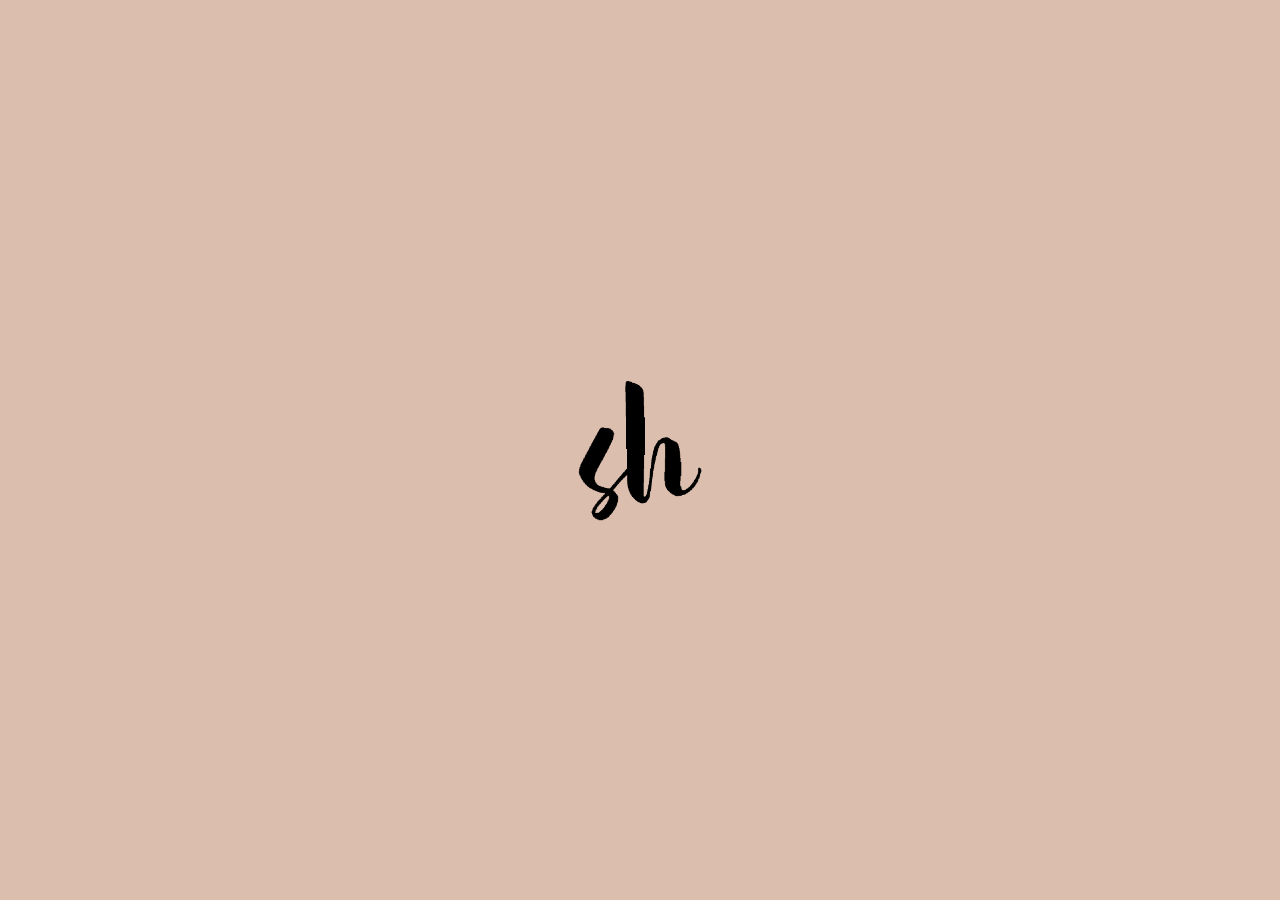
==== index.html @ a2b624f7 "Update index.html" ====
<!DOCTYPE html>
<html class="no-js" lang="en">

  <head>
    <meta charset="utf-8">

    <!-- Page Title-->
    <title>Shirley & Haroon Save the Date</title>

    <!-- Meta Tags-->
    <meta name="description" content="Save the date for Shirley & Haroon!">
    <meta name="keywords" content="Shirley & Haroon, save the date, wedding">
    <meta name="author" content="SC">

    <!-- Viewport Meta-->
    <meta http-equiv="X-UA-Compatible" content="IE=edge">
    <meta name="viewport" content="width=device-width, initial-scale=1, maximum-scale=1, user-scalable=no">

    <!-- Template Favicon & Icons Start -->
    <link rel="shortcut icon" sizes="16x16 24x24 32x32 48x48 64x64 96x96" href="img/faviconcopy.png" type="image/x-icon">
    <link rel="apple-touch-icon" sizes="57x57" href="img/favicon/apple-touch-icon-57x57.png">
    <link rel="apple-touch-icon" sizes="60x60" href="img/favicon/apple-touch-icon-60x60.png">
    <link rel="apple-touch-icon" sizes="72x72" href="img/favicon/apple-touch-icon-72x72.png">
    <link rel="apple-touch-icon" sizes="76x76" href="img/favicon/apple-touch-icon-76x76.png">
    <link rel="apple-touch-icon" sizes="114x114" href="img/favicon/apple-touch-icon-114x114.png">
    <link rel="apple-touch-icon" sizes="120x120" href="img/favicon/apple-touch-icon-120x120.png">
    <link rel="apple-touch-icon" sizes="144x144" href="img/favicon/apple-touch-icon-144x144.png">
    <link rel="apple-touch-icon" sizes="152x152" href="img/favicon/apple-touch-icon-152x152.png">
    <link rel="apple-touch-icon" sizes="180x180" href="img/favicon/apple-touch-icon-180x180.png">
    <link rel="icon" type="image/png" sizes="192x192" href="img/favicon/android-chrome-192x192.png">
    <link rel="manifest" href="img/favicon/site.webmanifest">
    <link rel="mask-icon" href="img/favicon/safari-pinned-tab.svg" color="#25237e">
    <meta name="msapplication-config" content="img/favicon/browserconfig.xml">
    <meta name="msapplication-TileColor" content="#ffaca3">
    <!-- Template Favicon & Icons End-->

    <!-- Facebook Metadata Start -->
    <meta property="og:image:height" content="300">
    <meta property="og:image:width" content="573">
    <meta property="og:title" content="Save the date for Shirley & Haroon!">
    <meta property="og:description" content="Shirley & Haroon are getting married in Ibiza, Spain.">
    <meta property="og:url" content=" ">
    <meta property="og:image" content=" ">
    <!-- Facebook Metadata End -->

    <!-- Template Styles Start-->
    <link rel="stylesheet" type="text/css" href="css/plugins.css">
    <link rel="stylesheet" type="text/css" href="css/loaders/loader-light.css">
    <link rel="stylesheet" type="text/css" href="css/main.css">
    <!-- Template Styles End-->

    <!-- Custom Browser Color Start-->
    <meta name="theme-color" content="#C69681">
    <meta name="msapplication-navbutton-color" content="#C69681">
    <meta name="apple-mobile-web-app-status-bar-style" content="#C69681">
    <!-- Custom Browser Color End-->
      
      </head>

  <body class="split light-skin overflow-hidden">

    <!-- Old Browsers Support Start-->
    <!--[if lt IE 9]>
      <script src="js/libs/es5-shim.min.js"></script>
      <script src="js/libs/html5shiv.min.js"></script>
      <script src="js/libs/html5shiv-printshiv.min.js"></script>
      <script src="js/libs/respond.min.js"></script>
    <![endif]-->
    <!-- Old Browsers Support End-->

    <!-- Loader Start-->
    <div class="loader">
      <div class="loader-content">
        <div class="loader-logo fadeIn">
          <!-- Your Logo Here -->
          <img src="img/SH.png" alt="Save the date for Shirley & Haroon">
        </div>
      </div>
    </div>
    <!-- Loader End-->

    <!-- Custom HTML Start-->

    <!-- Navigation Start-->
    <nav id="menu" class="menu light">

      <!-- Menu Container Start -->
      <div class="menu-container fullheight">
        <div class="menu-content fullheight">

          <!-- Menu Close Button Start -->
          <div class="menu-controls">
            <a href="#0" id="menu-close" class="menu-close section-close dark"></a>
          </div>
          <!-- Menu Close Button End -->

          <!-- Main Menu Start -->
          <ul class="navigation">
            <li>
              <a href="#0" id="home-trigger">Home</a>
            </li>
            <li>
              <a href="#0" id="about-trigger">About Us</a>
            </li>
            <li>
              <a href="#0" id="portfolio-trigger">Location</a>
            </li>
            <li>
              <a href="#0" id="contact-trigger">Invite</a>
            </li>
          </ul>
          <!-- Main Menu Start -->

        </div>
      </div>
      <!-- Menu Container End -->

      <!-- Menu Background Objects Start -->
      <div class="menu-background-objects">
        <div class="objects-layer">
          <div class="menu-obj-1"></div>
          <div class="menu-obj-2"></div>
        </div>
      </div>
      <!-- Menu Background Objects End -->

    </nav>
    <!-- Navigation End-->

    <!-- Main Screen Section Start-->
    <section id="main" class="main-section">

      <!-- Main Background Objects Start -->
      <div class="main-background-objects">
        <div class="objects-layer">
          <div class="main-obj-1">
          </div>
          <div class="main-obj-2">
          </div>
        </div>
      </div>
      <!-- Main Background Objects End -->

      <!-- Logo Start -->
      <div class="logo">
        <img src="img/faviconcopy.png" alt="Shirley & Haroon Save the Date">
      </div>
      <!-- Logo End -->

      <!-- Menu Trigger Start -->
      <div class="menu-button">
        <a href="#0" id="menu-trigger" class="menu-trigger mobile-dark"><span></span></a>
      </div>
      <!-- Menu Trigger End -->

      <!-- Main Section Content Start -->
      <div class="main-section__content">
        <div class="container-fluid p-0 fullheight">
          <div class="row no-gutters fullheight">

            <!-- Main Section Intro Start -->
            <div class="col-12 col-lg-6 main-section__intro">
              <div class="intro-content">

                <!-- Headline Start -->
                <div id="headline" class="headline">
                  <span class="headline__subtitle">Save the Date</span>
                  <h1>Shirley & Haroon</h1>
                  <p class="headline__text">Our wedding will take place on April 24, 2021 in Ibiza, Spain. Invitation to follow.</p>
                  <div class="headline__btnholder">
                    <a href="https://add.eventable.com/events/5e64872d2face500c7eae162/5e64880054ac7c01bb34148d" class="eventable-link" target="_blank" data-key="5e64872d2face500c7eae162" data-event="5e64880054ac7c01bb34148d" data-style="1">
                      <span class="btn-background">
                <span class="btn-caption">Notify me</span>
                      </span>
                      </a>
                  </div>
                </div>
                  
                  <script>!function(d,s,id){var js,fjs=d.getElementsByTagName(s)[0];if(!d.getElementById(id)){js=d.createElement(s);js.id=id;js.src='https://plugins.eventable.com/eventable.js';fjs.parentNode.insertBefore(js,fjs);}}(document,'script', 'eventable-script');</script>
                <!-- Headline End -->

                <!-- Notify Popup Start-->
                <div id="notify" class="notify">

                  <!-- Popup Controls Start -->
                  <div class="popup-controls">
                    <a href="#0" id="notify-close" class="section-close dark"></a>
                  </div>
                  <!-- Popup Controls End -->

                  <!-- Popup Content Start -->
                  <div class="popup-content">

                    <!-- Popup Title Start -->
                    <div class="content-block popup-title">
                      <span class="popup-title__subtitle">Stay in touch</span>
                      <p class="popup-title__title">We are almost here</p>
                      <p class="popup-title__text">Subscribe to our newsletter and we will send you a notification about the launch of our brand new site.</p>
                    </div>
                    <!-- Popup Title End -->

                    <!-- Popup Content Block Start -->
                    <div class="content-block">
                      <div class="form-container">

                        <!-- Reply Messages Start-->
                        <div class="reply-group subscription-ok">
                          <i class="icon ion-ios-checkmark reply-group__icon"></i>
                          <p class="reply-group__title txt-light">Done!</p>
                          <span class="reply-group__text">Thanks for subscribing. We will send you a notification about the launch of our brand new website.</span>
                        </div>
                        <div class="reply-group subscription-error">
                          <i class="icon ion-sad reply-group__icon"></i>
                          <p class="reply-group__title">Ooops!</p>
                          <span class="reply-group__text">Something went wrong. Please try again later.</span>
                        </div>
                        <!-- Reply Messages End-->

                        <!-- Notify Contact Form Start-->
                        <form class="form notify-form form-dark">
                          <input class="" type="email" placeholder="Email Adress*" required>
                          <span class="inputs-description">*Required fields</span>
                          <button class="btn btn-light" type="submit">
                            <span class="btn-background">
                              <span class="btn-caption">Send</span>
                            </span>
                          </button>
                        </form>
                        <!-- Notify Contact Form End-->

                      </div>
                    </div>
                    <!-- Popup Content Block End -->

                  </div>
                  <!-- Popup Content End -->

                </div>
                <!-- Notify Popup End-->

              </div>
            </div>
            <!-- Main Section Intro End -->

            <!-- Main Section Media Start -->
            <div class="col-12 col-lg-6 main-section__media">
              <div class="media-content">

                <!-- Main Section Split Image Background Start -->
                <!--<div class="media-image media-image-1"></div> -->
                <!-- Main Section Split Image Background End -->

                <div class="color-layer color-layer-quicksand"></div>

                <!-- Main Section Color Gradient Layer Start -->
                <div class="color-layer gradient-layer"></div>
                <!-- Main Section Color Gradient Layer End -->

                <!-- Main Section Countdown Start -->
                <div class="media-countdown">
                  <!-- Countdown Start-->
                  <div class="countdown countdown-days">
                    <div id="countdown"></div>
                    <span class="help-text">Days to Wedding</span>
                  </div>
                  <!-- Countdown End-->
                </div>
                <!-- Main Section Countdown End -->

                <!-- Background Effect Start -->
                <div class="video-background">
                  <div class="" id="video-wrapper">
                    <div id="bgndVideo" class="player" data-property="{ videoURL:'https://www.youtube.com/watch?v=Jha0X4v647o', }"></div>
                  </div>
                </div>
                <!-- Background Effect End -->

              </div>
            </div>
            <!-- Main Section Media End -->

          </div>
        </div>
      </div>
      <!-- Main Section Content End -->

      <!-- Main Section Aside Start -->
      <aside class="main-section__aside">
        <div class="aside-content">
          <!-- Socials Start -->
          <div class="socials dark">
            <ul>
              <li>
                <a href="https://www.facebook.com/" target="_blank">Facebook</a>
              </li>
              <li>
                <a href="https://www.instagram.com/" target="_blank">Instagram</a>
              </li>
            </ul>
          </div>
          <!-- Socials End -->
        </div>
      </aside>
      <!-- Main Section Aside End -->

    </section>
    <!-- Main Screen Section End-->

    <!-- About Us Section Start-->
    <section id="about" class="content-section about">
      <div class="container-fluid p-0 fullheight">
        <div class="row no-gutters fullheight">

          <!-- About Section Info Scroll Start -->
          <div class="col-12 col-lg-6 content-section__info">
            <div class="blocks-container">

              <!-- Section Controls Start -->
              <div class="section-controls">
                <a href="#0" id="about-close" class="section-close dark"></a>
              </div>
              <!-- Section Controls End -->

              <!-- Section Title Start -->
              <div class="content-block section-title">
                <span class="section-title__subtitle">About us</span>
                <h2>We met</h2>
                <p class="section-title__text">at Belcafe for a coffee. Haroon was looking at his phone more than half of the time. While Shirley was sipping on her london fog. </p>
              </div>
              <!-- Section Title End -->

            

            </div>
          </div>
          <!-- About Section Info Scroll End -->

          <!-- About Section Media Static Start -->
          <div class="col-12 col-lg-6 content-section__media">
            <div class="static">

              <!-- Works Gallery Start -->
              <div class="gallery">
                <div class="row no-gutters my-gallery" itemscope itemtype="http://schema.org/ImageGallery">

                  <!-- Works Gallery Single Item Start -->
                  <figure class="col-12 col-sm-6" itemprop="associatedMedia" itemscope itemtype="http://schema.org/ImageObject">
                    <a href="img/enpic/enpic15.jpg" data-image="https://i.ibb.co/SQcvzQK/taliahleigh-com.jpg" class="works-link" itemprop="contentUrl" data-size="640x427">
                      <img src="img/enpic/enpic15.jpg" class="works-image" itemprop="thumbnail" alt="Image description" />
                    </a>
                    <figcaption class="works-description" itemprop="caption description">
                      <h4>
                        Fashion
                        <small>Just stylish</small>
                      </h4>
                      <p>Mauris porttitor lobortis ligula, quis molestie lorem scelerisque eu. Morbi aliquam enim odio, a mollis ipsum tristique eu.</p>
                    </figcaption>
                  </figure>
                  <!-- Works Gallery Single Item End -->

                  <!-- Works Gallery Single Item Start -->
                  <figure class="col-12 col-sm-6" itemprop="associatedMedia" itemscope itemtype="http://schema.org/ImageObject">
                    <a href="https://i.ibb.co/92vKYMV/enpic13.jpg" class="works-link" data-image="https://i.ibb.co/92vKYMV/enpic13.jpg" itemprop="contentUrl" data-size="640x960">
                      <img src="https://i.ibb.co/92vKYMV/enpic13.jpg" class="works-image" itemprop="thumbnail" alt="Image description" />
                    </a>
                    <figcaption class="works-description" itemprop="caption description">
                      <h4>Hair Cosmetics
                        <small>Packaging</small>
                      </h4>
                      <p>Mauris porttitor lobortis ligula, quis molestie lorem scelerisque eu.</p>
                    </figcaption>
                  </figure>
                  <!-- Works Gallery Single Item End -->

                  <!-- Works Gallery Single Item Start -->
                  <figure class="col-12 col-sm-6" itemprop="associatedMedia" itemscope itemtype="http://schema.org/ImageObject">
                    <a href="https://i.ibb.co/rGQmqBh/enpic12.jpg" class="works-link" data-image="https://i.ibb.co/rGQmqBh/enpic12.jpg" itemprop="contentUrl" data-size="3189x4783">
                      <img src="https://i.ibb.co/rGQmqBh/enpic12.jpg" class="works-image" itemprop="thumbnail" alt="Image description" />
                    </a>
                    <figcaption class="works-description" itemprop="caption description">
                      <h4>Mobile App
                        <small>Creative</small>
                      </h4>
                      <p>Mauris porttitor lobortis ligula, quis molestie lorem scelerisque eu. Morbi aliquam enim odio, a mollis ipsum tristique eu.</p>
                    </figcaption>
                  </figure>
                  <!-- Works Gallery Single Item End -->

                  <!-- Works Gallery Single Item Start -->
                  <figure class="col-12 col-sm-6" itemprop="associatedMedia" itemscope itemtype="http://schema.org/ImageObject">
                    <a href="https://i.ibb.co/7Kv6yjy/enpic14.jpg" class="works-link" data-image="https://i.ibb.co/7Kv6yjy/enpic14.jpg" itemprop="contentUrl" data-size="777x1175">
                      <img src="https://i.ibb.co/7Kv6yjy/enpic14.jpg" class="works-image" itemprop="thumbnail" alt="Image description" />
                      <div class="overlay"></div>
                    </a>
                    <figcaption class="works-description" itemprop="caption description">
                      <h4>Showroom
                        <small>Interior</small>
                      </h4>
                      <p>Mauris porttitor lobortis ligula, quis molestie lorem scelerisque eu. Morbi aliquam enim odio, a mollis ipsum tristique eu.</p>
                    </figcaption>
                  </figure>
                  <!-- Works Gallery Single Item End -->

                </div>
              </div>
              <!-- Works Gallery End -->

            </div>
          </div>
          <!-- About Section Media Static Start -->


        </div>
      </div>
      <!-- Bottom Gradient Element Start -->
      <div class="bottom-element light"></div>
      <!-- Bottom Gradient Element End -->
    </section>
    <!-- About Us Section End-->

    <!-- Location Section Start-->
    <section id="portfolio" class="content-section about">
      <div class="container-fluid p-0 fullheight">
        <div class="row no-gutters fullheight">

          <!-- Location Section Info Scroll Start -->
          <div class="col-12 col-lg-6 content-section__info">
            <div class="blocks-container">

              <!-- Section Controls Start -->
              <div class="section-controls">
                <a href="#0" id="portfolio-close" class="section-close dark"></a>
              </div>
              <!-- Section Controls End -->

              <!-- Section Title Start -->
              <div class="content-block section-title">
                <span class="section-title__subtitle">Location</span>
                <h2>Atzaró Hotel</h2>
                <p class="section-title__text">The ceremony and reception will take place at Atzaró Agroturismo Hotel in Ibiza, Spain.
                    <n><br><br></n>
                <iframe src="https://www.google.com/maps/embed?pb=!1m18!1m12!1m3!1d3099.687386446649!2d1.5024513146028937!3d39.02244414716992!2m3!1f0!2f0!3f0!3m2!1i1024!2i768!4f13.1!3m3!1m2!1s0x12993e3461755dfd%3A0x29f6883df2fb4271!2zQXR6YXLDsw!5e0!3m2!1sen!2sca!4v1583727492377!5m2!1sen!2sca" width="300" height="250" frameborder="0" style="border:0;" allowfullscreen=""></iframe>
                  
                  
                  </p>
              </div>
              <!-- Section Title End -->

              <!-- Section Content Block Start -->
              <div class="content-block"></div>
              <!-- Section Content Block End -->

            </div>
          </div>
          <!-- Location Section Info Scroll End -->

          <!-- Location Section Media Static Start -->
          <div class="col-12 col-lg-6 content-section__media">
            <div class="static">

              <!-- Works Gallery Start -->
              <div class="gallery">
                <div class="row no-gutters my-gallery" itemscope itemtype="http://schema.org/ImageGallery">

                  <!-- Works Gallery Single Item Start -->
                  <figure class="col-12 col-sm-6" itemprop="associatedMedia" itemscope itemtype="http://schema.org/ImageObject">
                    <a href="img/team/hotel%201.jpg" data-image="img/team/hotel%201.jpg" class="works-link" itemprop="contentUrl" data-size="683x1024">
                      <img src="img/team/hotel%201.jpg" class="works-image" itemprop="thumbnail" alt="Image description" />
                    </a>
                    <figcaption class="works-description" itemprop="caption description">
                      <h4>
                        Atzaró Hotel
                        <small>from telegraph uk</small>
                      </h4>
                      <p></p>
                    </figcaption>
                  </figure>
                  <!-- Works Gallery Single Item End -->

                  <!-- Works Gallery Single Item Start -->
                  <figure class="col-12 col-sm-6" itemprop="associatedMedia" itemscope itemtype="http://schema.org/ImageObject">
                    <a href="https://www.telegraph.co.uk/content/dam/Travel/hotels/europe/spain/ibiza/atzaro-biza-spain-15-p.jpg" class="works-link" data-image="https://www.telegraph.co.uk/content/dam/Travel/hotels/europe/spain/ibiza/atzaro-biza-spain-15-p.jpg" itemprop="contentUrl" data-size="1500x938">
                      <img src="https://www.telegraph.co.uk/content/dam/Travel/hotels/europe/spain/ibiza/atzaro-biza-spain-15-p.jpg" class="works-image" itemprop="thumbnail" alt="Image description" />
                    </a>
                    <figcaption class="works-description" itemprop="caption description">
                      <h4>Atzaró Hotel
                        <small>from telegraph uk</small>
                      </h4>
                      <p></p>
                    </figcaption>
                  </figure>
                  <!-- Works Gallery Single Item End -->

                  <!-- Works Gallery Single Item Start -->
                  <figure class="col-12 col-sm-6" itemprop="associatedMedia" itemscope itemtype="http://schema.org/ImageObject">
                    <a href="https://www.telegraph.co.uk/content/dam/Travel/hotels/europe/spain/ibiza/atzaro-biza-spain-10-p.jpg" class="works-link" data-image="https://www.telegraph.co.uk/content/dam/Travel/hotels/europe/spain/ibiza/atzaro-biza-spain-10-p.jpg" itemprop="contentUrl" data-size="1500x938">
                      <img src="https://www.telegraph.co.uk/content/dam/Travel/hotels/europe/spain/ibiza/atzaro-biza-spain-10-p.jpg" class="works-image" itemprop="thumbnail" alt="Image description" />
                    </a>
                    <figcaption class="works-description" itemprop="caption description">
                      <h4>Atzaró Hotel
                        <small>from telegraph uk</small>
                      </h4>
                      <p></p>
                    </figcaption>
                  </figure>
                  <!-- Works Gallery Single Item End -->

                  <!-- Works Gallery Single Item Start -->
                  <figure class="col-12 col-sm-6" itemprop="associatedMedia" itemscope itemtype="http://schema.org/ImageObject">
                    <a href="https://www.telegraph.co.uk/content/dam/Travel/hotels/europe/spain/ibiza/atzaro-biza-spain-1-p.jpg" class="works-link" data-image="https://www.telegraph.co.uk/content/dam/Travel/hotels/europe/spain/ibiza/atzaro-biza-spain-1-p.jpg" itemprop="contentUrl" data-size="1500x938">
                      <img src="https://www.telegraph.co.uk/content/dam/Travel/hotels/europe/spain/ibiza/atzaro-biza-spain-1-p.jpg" class="works-image" itemprop="thumbnail" alt="Image description" />
                      <div class="overlay"></div>
                    </a>
                    <figcaption class="works-description" itemprop="caption description">
                      <h4>Atzaró Hotel
                        <small>from telegraph uk</small>
                      </h4>
                      <p></p>
                    </figcaption>
                  </figure>
                  <!-- Works Gallery Single Item End -->

                </div>
              </div>
              <!-- Works Gallery End -->

            </div>
          </div>
          <!-- About Section Media Static Start -->


        </div>
      </div>
      <!-- Bottom Gradient Element Start -->
      <div class="bottom-element light"></div>
      <!-- Bottom Gradient Element End -->
    </section>
    <!-- Portfolio & Team Section End-->

    <!-- Contact Section Start-->
    <section id="contact" class="content-section contact">
      <div class="container-fluid p-0 fullheight">
        <div class="row no-gutters fullheight">

          <!-- Contact Section Info Scroll Start -->
          <div class="col-12 col-lg-6 content-section__info">
            <div class="blocks-container">

              <!-- Section Controls Start -->
              <div class="section-controls">
                <a href="#0" id="contact-close" class="section-close dark"></a>
              </div>
              <!-- Section Controls End -->

              <!-- Section Title Start -->
              <div class="content-block section-title">
                <span class="section-title__subtitle">Invite</span>
                <h2>It's coming soon</h2>
                <p class="section-title__text">We will be sending out more information about the wedding events shortly. Meanwhile, please click the button below to provide your information so we can send you the invite when it's ready. 
                </p>
              </div>
              <!-- Section Title End -->

              <!-- Section Content Block - Contact Buttons - Start -->
              <div class="content-block contact-buttons">
                <a href="#" id="writealine-trigger" class="btn btn-light">
                  <span class="btn-background">
                    <span class="btn-caption">Invite information</span>
                  </span>
                </a>
              </div>
              <!-- Section Content Block - Contact Buttons - End -->

            </div>
          </div>
          <!-- Contact Section Info Scroll End -->

          <!-- Contact Section Media Static Start -->
          <div class="col-12 col-lg-6 content-section__media">
            <div class="static">

              <!-- Contact Image Start -->
              <div class="image contact-image">
                </div>
              <!-- Contact Image End -->

              <!-- Contact Section Color Gradient Layer Start -->
              <div class="color-layer gradient-layer"></div>
              <!-- Contact Section Color Gradient Layer End -->

            </div>
          </div>
          <!-- Contact Section Media Static End -->

          <!-- Write a Line Popup Start -->
          <div id="writealine" class="col-12 col-lg-6 writealine">
            <div class="writealine__content">

              <!-- Popup Controls Start -->
              <div class="popup-controls">
                <a href="#0" id="writealine-close" class="section-close dark"></a>
              </div>
              <!-- Popup Controls End -->

              <!-- Popup Content Start -->
              <div class="popup-content">

                <!-- Popup Title Start -->
                <div class="content-block popup-title">
                  <span class="popup-title__subtitle">Invite</span>
                  <p class="popup-title__title"></p>
                  <p class="popup-title__text">Enter your information</p>
                </div>
                <!-- Popup Title End -->

                <!-- Popup Content Block Start -->
                <div class="content-block">
                  <div class="form-container">

                    <!-- Write a Line Form Reply Group Start -->
                    <div class="reply-group">
                      <i class="icon ion-ios-checkmark reply-group__icon"></i>
                      <p class="reply-group__title">Done!</p>
                      <span class="reply-group__text">Thanks for providing your information. We will send out our invitation shortly.</span>
                    </div>
                    <!-- Write a Line Form Reply Group End -->

                    <!-- Write a Line Form Start -->
                    <form class="form writealine-form form-dark" id="writealine-form">
                      <input class="" type="text" name="Name" placeholder="Your Name*" required>
                      <input class="" type="text" name="E-mail" placeholder="Home Adress*" required>
                      <input class="" type="email" name="E-mail" placeholder="Email Adress*" required>
                      <textarea class="" name="Message" placeholder="Suggestion for a hashtag?"></textarea>
                      <span class="inputs-description">*Required fields</span>
                      <button class="btn btn-light">
                        <span class="btn-background">
                          <span class="btn-caption">Send</span>
                        </span>
                      </button>
                    </form>
                    <!-- Write a Line Form End  -->

                  </div>
                </div>
                <!-- Popup Content Block End -->

              </div>
              <!-- Popup Content End -->

            </div>
          </div>
          <!-- Write a Line Popup End -->

        </div>
      </div>
      <!-- Bottom Gradient Element Start -->
      <div class="bottom-element light"></div>
      <!-- Bottom Gradient Element End -->
    </section>
    <!-- Contact Section End-->

    <!-- Custom HTML End-->

    <!-- Root element of PhotoSwipe. Must have class pswp. -->
    <div class="pswp" tabindex="-1" role="dialog" aria-hidden="true">

      <!-- Background of PhotoSwipe.
      It's a separate element, as animating opacity is faster than rgba(). -->
      <div class="pswp__bg"></div>

      <!-- Slides wrapper with overflow:hidden. -->
      <div class="pswp__scroll-wrap">

        <!-- Container that holds slides. PhotoSwipe keeps only 3 slides in DOM to save memory. -->
        <!-- don't modify these 3 pswp__item elements, data is added later on. -->
        <div class="pswp__container">
            <div class="pswp__item"></div>
            <div class="pswp__item"></div>
            <div class="pswp__item"></div>
        </div>

        <!-- Default (PhotoSwipeUI_Default) interface on top of sliding area. Can be changed. -->
        <div class="pswp__ui pswp__ui--hidden">

          <div class="pswp__top-bar">

            <!--  Controls are self-explanatory. Order can be changed. -->

            <div class="pswp__counter"></div>

            <button class="pswp__button pswp__button--close" title="Close (Esc)"></button>

            <button class="pswp__button pswp__button--share" title="Share"></button>

            <button class="pswp__button pswp__button--fs" title="Toggle fullscreen"></button>

            <button class="pswp__button pswp__button--zoom" title="Zoom in/out"></button>

            <!-- Preloader demo http://codepen.io/dimsemenov/pen/yyBWoR -->
            <!-- element will get class pswp__preloader--active when preloader is running -->
            <div class="pswp__preloader">
                    <div class="pswp__preloader__icn">
                      <div class="pswp__preloader__cut">
                        <div class="pswp__preloader__donut"></div>
                      </div>
                    </div>
            </div>
          </div>

            <div class="pswp__share-modal pswp__share-modal--hidden pswp__single-tap">
                <div class="pswp__share-tooltip"></div>
            </div>

            <button class="pswp__button pswp__button--arrow--left" title="Previous (arrow left)">
            </button>

            <button class="pswp__button pswp__button--arrow--right" title="Next (arrow right)">
            </button>

            <div class="pswp__caption">
                <div class="pswp__caption__center"></div>
            </div>

        </div>

      </div>

    </div>

    <!-- Load Scripts Start-->
    <script src="js/libs.min.js"></script>
    <script src="js/gallery-init.js"></script>
    <script src="js/imbue-custom.js"></script>
    <!-- Load Scripts End-->

  </body>

</html>
---- css/plugins.css ----
@charset "UTF-8";
/*! ------------------------------------------------
   Project Name: Imbue Coming Soon & Landing Page Template
   Project Description: Imbue - classy and stylish coming soon & landing page template to kick-start your project
   Tags: imbue, coming soon, under construction, template, coming soon page, landing page, one page, html5, css3
   Version: 1.0.0
   Build Date: January 2019
   Last Update: January 2019
   This product is available exclusively on Themeforest
   Author: mix_design
   Author URI: http://mixdesign.club
   File name: plugins.css
   ------------------------------------------------

   ------------------------------------------------
   Table of Contents
   ------------------------------------------------
    1. Reset CSS
    2. Bootstrap Components
    4. Ionicons
    5. Swiper Slider
    6. Vegas
    7. YTPlayer
    8. Malihu Jquery Custom Scrollbar
    7. PhotoSwipe
   ------------------------------------------------
   Table of Contents End
   ------------------------------------------------ */
/* ------------------------------------------------*/
/* Reset CSS Start */
/* ------------------------------------------------*/
/* http://meyerweb.com/eric/tools/css/reset/
   v2.0 | 20110126
   License: none (public domain)
*/
html, body, div, span, applet, object, iframe, h1, h2, h3, h4, h5, h6, p, blockquote, pre, a, abbr, acronym, address, big, cite, code, del, dfn, em, img, ins, kbd, q, s, samp, small, strike, strong, sub, sup, tt, var, b, u, i, center, dl, dt, dd, ol, ul, li, fieldset, form, label, legend, table, caption, tbody, tfoot, thead, tr, th, td, article, aside, canvas, details, embed, figure, figcaption, footer, header, hgroup, menu, nav, output, ruby, section, summary, time, mark, audio, video {
  margin: 0;
  padding: 0;
  border: 0;
  font-size: 100%;
  font: inherit;
  vertical-align: baseline;
}

article, aside, details, figcaption, figure, footer, header, hgroup, menu, nav, section {
  display: block;
}

body {
  line-height: 1;
}

ol, ul {
  list-style: none;
}

blockquote, q {
  quotes: none;
}

blockquote:before, blockquote:after {
  content: '';
  content: none;
}

q:before, q:after {
  content: '';
  content: none;
}

table {
  border-collapse: collapse;
  border-spacing: 0;
}

/* ------------------------------------------------*/
/* Reset CSS End */
/* ------------------------------------------------*/
/* ------------------------------------------------*/
/* Bootstrap Components Start: */
/*  1. Bootstrap Grid */
/*  2. Bootstrap Flex */
/*  3. Bootstrap Sizing */
/*  4. Bootstrap Spacing */
/* ------------------------------------------------*/
/*!
 * Bootstrap Grid v4.1.3 (https://getbootstrap.com/)
 * Copyright 2011-2018 The Bootstrap Authors
 * Copyright 2011-2018 Twitter, Inc.
 * Licensed under MIT (https://github.com/twbs/bootstrap/blob/master/LICENSE)
 */
@-ms-viewport {
  width: device-width;
}

html {
  -webkit-box-sizing: border-box;
     -moz-box-sizing: border-box;
          box-sizing: border-box;
  -ms-overflow-style: scrollbar;
}

*,
*::before,
*::after {
  -webkit-box-sizing: inherit;
     -moz-box-sizing: inherit;
          box-sizing: inherit;
}

.container {
  width: 100%;
  padding-right: 15px;
  padding-left: 15px;
  margin-right: auto;
  margin-left: auto;
}

@media (min-width: 576px) {
  .container {
    max-width: 540px;
  }
}

@media (min-width: 768px) {
  .container {
    max-width: 720px;
  }
}

@media (min-width: 992px) {
  .container {
    max-width: 960px;
  }
}

@media (min-width: 1200px) {
  .container {
    max-width: 1140px;
  }
}

.container-fluid {
  width: 100%;
  padding-right: 15px;
  padding-left: 15px;
  margin-right: auto;
  margin-left: auto;
}

.row {
  display: -webkit-box;
  display: -webkit-flex;
  display: -moz-box;
  display: -ms-flexbox;
  display: flex;
  -webkit-flex-wrap: wrap;
      -ms-flex-wrap: wrap;
          flex-wrap: wrap;
  margin-right: -15px;
  margin-left: -15px;
}

.no-gutters {
  margin-right: 0;
  margin-left: 0;
}

.no-gutters > .col,
.no-gutters > [class*="col-"] {
  padding-right: 0;
  padding-left: 0;
}

.col-1, .col-2, .col-3, .col-4, .col-5, .col-6, .col-7, .col-8, .col-9, .col-10, .col-11, .col-12, .col,
.col-auto, .col-sm-1, .col-sm-2, .col-sm-3, .col-sm-4, .col-sm-5, .col-sm-6, .col-sm-7, .col-sm-8, .col-sm-9, .col-sm-10, .col-sm-11, .col-sm-12, .col-sm,
.col-sm-auto, .col-md-1, .col-md-2, .col-md-3, .col-md-4, .col-md-5, .col-md-6, .col-md-7, .col-md-8, .col-md-9, .col-md-10, .col-md-11, .col-md-12, .col-md,
.col-md-auto, .col-lg-1, .col-lg-2, .col-lg-3, .col-lg-4, .col-lg-5, .col-lg-6, .col-lg-7, .col-lg-8, .col-lg-9, .col-lg-10, .col-lg-11, .col-lg-12, .col-lg,
.col-lg-auto, .col-xl-1, .col-xl-2, .col-xl-3, .col-xl-4, .col-xl-5, .col-xl-6, .col-xl-7, .col-xl-8, .col-xl-9, .col-xl-10, .col-xl-11, .col-xl-12, .col-xl,
.col-xl-auto {
  position: relative;
  width: 100%;
  min-height: 1px;
  padding-right: 15px;
  padding-left: 15px;
}

.col {
  -webkit-flex-basis: 0;
      -ms-flex-preferred-size: 0;
          flex-basis: 0;
  -webkit-box-flex: 1;
  -webkit-flex-grow: 1;
     -moz-box-flex: 1;
      -ms-flex-positive: 1;
          flex-grow: 1;
  max-width: 100%;
}

.col-auto {
  -webkit-box-flex: 0;
  -webkit-flex: 0 0 auto;
     -moz-box-flex: 0;
      -ms-flex: 0 0 auto;
          flex: 0 0 auto;
  width: auto;
  max-width: none;
}

.col-1 {
  -webkit-box-flex: 0;
  -webkit-flex: 0 0 8.33333%;
     -moz-box-flex: 0;
      -ms-flex: 0 0 8.33333%;
          flex: 0 0 8.33333%;
  max-width: 8.33333%;
}

.col-2 {
  -webkit-box-flex: 0;
  -webkit-flex: 0 0 16.66667%;
     -moz-box-flex: 0;
      -ms-flex: 0 0 16.66667%;
          flex: 0 0 16.66667%;
  max-width: 16.66667%;
}

.col-3 {
  -webkit-box-flex: 0;
  -webkit-flex: 0 0 25%;
     -moz-box-flex: 0;
      -ms-flex: 0 0 25%;
          flex: 0 0 25%;
  max-width: 25%;
}

.col-4 {
  -webkit-box-flex: 0;
  -webkit-flex: 0 0 33.33333%;
     -moz-box-flex: 0;
      -ms-flex: 0 0 33.33333%;
          flex: 0 0 33.33333%;
  max-width: 33.33333%;
}

.col-5 {
  -webkit-box-flex: 0;
  -webkit-flex: 0 0 41.66667%;
     -moz-box-flex: 0;
      -ms-flex: 0 0 41.66667%;
          flex: 0 0 41.66667%;
  max-width: 41.66667%;
}

.col-6 {
  -webkit-box-flex: 0;
  -webkit-flex: 0 0 50%;
     -moz-box-flex: 0;
      -ms-flex: 0 0 50%;
          flex: 0 0 50%;
  max-width: 50%;
}

.col-7 {
  -webkit-box-flex: 0;
  -webkit-flex: 0 0 58.33333%;
     -moz-box-flex: 0;
      -ms-flex: 0 0 58.33333%;
          flex: 0 0 58.33333%;
  max-width: 58.33333%;
}

.col-8 {
  -webkit-box-flex: 0;
  -webkit-flex: 0 0 66.66667%;
     -moz-box-flex: 0;
      -ms-flex: 0 0 66.66667%;
          flex: 0 0 66.66667%;
  max-width: 66.66667%;
}

.col-9 {
  -webkit-box-flex: 0;
  -webkit-flex: 0 0 75%;
     -moz-box-flex: 0;
      -ms-flex: 0 0 75%;
          flex: 0 0 75%;
  max-width: 75%;
}

.col-10 {
  -webkit-box-flex: 0;
  -webkit-flex: 0 0 83.33333%;
     -moz-box-flex: 0;
      -ms-flex: 0 0 83.33333%;
          flex: 0 0 83.33333%;
  max-width: 83.33333%;
}

.col-11 {
  -webkit-box-flex: 0;
  -webkit-flex: 0 0 91.66667%;
     -moz-box-flex: 0;
      -ms-flex: 0 0 91.66667%;
          flex: 0 0 91.66667%;
  max-width: 91.66667%;
}

.col-12 {
  -webkit-box-flex: 0;
  -webkit-flex: 0 0 100%;
     -moz-box-flex: 0;
      -ms-flex: 0 0 100%;
          flex: 0 0 100%;
  max-width: 100%;
}

.order-first {
  -webkit-box-ordinal-group: 0;
  -webkit-order: -1;
     -moz-box-ordinal-group: 0;
      -ms-flex-order: -1;
          order: -1;
}

.order-last {
  -webkit-box-ordinal-group: 14;
  -webkit-order: 13;
     -moz-box-ordinal-group: 14;
      -ms-flex-order: 13;
          order: 13;
}

.order-0 {
  -webkit-box-ordinal-group: 1;
  -webkit-order: 0;
     -moz-box-ordinal-group: 1;
      -ms-flex-order: 0;
          order: 0;
}

.order-1 {
  -webkit-box-ordinal-group: 2;
  -webkit-order: 1;
     -moz-box-ordinal-group: 2;
      -ms-flex-order: 1;
          order: 1;
}

.order-2 {
  -webkit-box-ordinal-group: 3;
  -webkit-order: 2;
     -moz-box-ordinal-group: 3;
      -ms-flex-order: 2;
          order: 2;
}

.order-3 {
  -webkit-box-ordinal-group: 4;
  -webkit-order: 3;
     -moz-box-ordinal-group: 4;
      -ms-flex-order: 3;
          order: 3;
}

.order-4 {
  -webkit-box-ordinal-group: 5;
  -webkit-order: 4;
     -moz-box-ordinal-group: 5;
      -ms-flex-order: 4;
          order: 4;
}

.order-5 {
  -webkit-box-ordinal-group: 6;
  -webkit-order: 5;
     -moz-box-ordinal-group: 6;
      -ms-flex-order: 5;
          order: 5;
}

.order-6 {
  -webkit-box-ordinal-group: 7;
  -webkit-order: 6;
     -moz-box-ordinal-group: 7;
      -ms-flex-order: 6;
          order: 6;
}

.order-7 {
  -webkit-box-ordinal-group: 8;
  -webkit-order: 7;
     -moz-box-ordinal-group: 8;
      -ms-flex-order: 7;
          order: 7;
}

.order-8 {
  -webkit-box-ordinal-group: 9;
  -webkit-order: 8;
     -moz-box-ordinal-group: 9;
      -ms-flex-order: 8;
          order: 8;
}

.order-9 {
  -webkit-box-ordinal-group: 10;
  -webkit-order: 9;
     -moz-box-ordinal-group: 10;
      -ms-flex-order: 9;
          order: 9;
}

.order-10 {
  -webkit-box-ordinal-group: 11;
  -webkit-order: 10;
     -moz-box-ordinal-group: 11;
      -ms-flex-order: 10;
          order: 10;
}

.order-11 {
  -webkit-box-ordinal-group: 12;
  -webkit-order: 11;
     -moz-box-ordinal-group: 12;
      -ms-flex-order: 11;
          order: 11;
}

.order-12 {
  -webkit-box-ordinal-group: 13;
  -webkit-order: 12;
     -moz-box-ordinal-group: 13;
      -ms-flex-order: 12;
          order: 12;
}

.offset-1 {
  margin-left: 8.33333%;
}

.offset-2 {
  margin-left: 16.66667%;
}

.offset-3 {
  margin-left: 25%;
}

.offset-4 {
  margin-left: 33.33333%;
}

.offset-5 {
  margin-left: 41.66667%;
}

.offset-6 {
  margin-left: 50%;
}

.offset-7 {
  margin-left: 58.33333%;
}

.offset-8 {
  margin-left: 66.66667%;
}

.offset-9 {
  margin-left: 75%;
}

.offset-10 {
  margin-left: 83.33333%;
}

.offset-11 {
  margin-left: 91.66667%;
}

@media (min-width: 576px) {
  .col-sm {
    -webkit-flex-basis: 0;
        -ms-flex-preferred-size: 0;
            flex-basis: 0;
    -webkit-box-flex: 1;
    -webkit-flex-grow: 1;
       -moz-box-flex: 1;
        -ms-flex-positive: 1;
            flex-grow: 1;
    max-width: 100%;
  }
  .col-sm-auto {
    -webkit-box-flex: 0;
    -webkit-flex: 0 0 auto;
       -moz-box-flex: 0;
        -ms-flex: 0 0 auto;
            flex: 0 0 auto;
    width: auto;
    max-width: none;
  }
  .col-sm-1 {
    -webkit-box-flex: 0;
    -webkit-flex: 0 0 8.33333%;
       -moz-box-flex: 0;
        -ms-flex: 0 0 8.33333%;
            flex: 0 0 8.33333%;
    max-width: 8.33333%;
  }
  .col-sm-2 {
    -webkit-box-flex: 0;
    -webkit-flex: 0 0 16.66667%;
       -moz-box-flex: 0;
        -ms-flex: 0 0 16.66667%;
            flex: 0 0 16.66667%;
    max-width: 16.66667%;
  }
  .col-sm-3 {
    -webkit-box-flex: 0;
    -webkit-flex: 0 0 25%;
       -moz-box-flex: 0;
        -ms-flex: 0 0 25%;
            flex: 0 0 25%;
    max-width: 25%;
  }
  .col-sm-4 {
    -webkit-box-flex: 0;
    -webkit-flex: 0 0 33.33333%;
       -moz-box-flex: 0;
        -ms-flex: 0 0 33.33333%;
            flex: 0 0 33.33333%;
    max-width: 33.33333%;
  }
  .col-sm-5 {
    -webkit-box-flex: 0;
    -webkit-flex: 0 0 41.66667%;
       -moz-box-flex: 0;
        -ms-flex: 0 0 41.66667%;
            flex: 0 0 41.66667%;
    max-width: 41.66667%;
  }
  .col-sm-6 {
    -webkit-box-flex: 0;
    -webkit-flex: 0 0 50%;
       -moz-box-flex: 0;
        -ms-flex: 0 0 50%;
            flex: 0 0 50%;
    max-width: 50%;
  }
  .col-sm-7 {
    -webkit-box-flex: 0;
    -webkit-flex: 0 0 58.33333%;
       -moz-box-flex: 0;
        -ms-flex: 0 0 58.33333%;
            flex: 0 0 58.33333%;
    max-width: 58.33333%;
  }
  .col-sm-8 {
    -webkit-box-flex: 0;
    -webkit-flex: 0 0 66.66667%;
       -moz-box-flex: 0;
        -ms-flex: 0 0 66.66667%;
            flex: 0 0 66.66667%;
    max-width: 66.66667%;
  }
  .col-sm-9 {
    -webkit-box-flex: 0;
    -webkit-flex: 0 0 75%;
       -moz-box-flex: 0;
        -ms-flex: 0 0 75%;
            flex: 0 0 75%;
    max-width: 75%;
  }
  .col-sm-10 {
    -webkit-box-flex: 0;
    -webkit-flex: 0 0 83.33333%;
       -moz-box-flex: 0;
        -ms-flex: 0 0 83.33333%;
            flex: 0 0 83.33333%;
    max-width: 83.33333%;
  }
  .col-sm-11 {
    -webkit-box-flex: 0;
    -webkit-flex: 0 0 91.66667%;
       -moz-box-flex: 0;
        -ms-flex: 0 0 91.66667%;
            flex: 0 0 91.66667%;
    max-width: 91.66667%;
  }
  .col-sm-12 {
    -webkit-box-flex: 0;
    -webkit-flex: 0 0 100%;
       -moz-box-flex: 0;
        -ms-flex: 0 0 100%;
            flex: 0 0 100%;
    max-width: 100%;
  }
  .order-sm-first {
    -webkit-box-ordinal-group: 0;
    -webkit-order: -1;
       -moz-box-ordinal-group: 0;
        -ms-flex-order: -1;
            order: -1;
  }
  .order-sm-last {
    -webkit-box-ordinal-group: 14;
    -webkit-order: 13;
       -moz-box-ordinal-group: 14;
        -ms-flex-order: 13;
            order: 13;
  }
  .order-sm-0 {
    -webkit-box-ordinal-group: 1;
    -webkit-order: 0;
       -moz-box-ordinal-group: 1;
        -ms-flex-order: 0;
            order: 0;
  }
  .order-sm-1 {
    -webkit-box-ordinal-group: 2;
    -webkit-order: 1;
       -moz-box-ordinal-group: 2;
        -ms-flex-order: 1;
            order: 1;
  }
  .order-sm-2 {
    -webkit-box-ordinal-group: 3;
    -webkit-order: 2;
       -moz-box-ordinal-group: 3;
        -ms-flex-order: 2;
            order: 2;
  }
  .order-sm-3 {
    -webkit-box-ordinal-group: 4;
    -webkit-order: 3;
       -moz-box-ordinal-group: 4;
        -ms-flex-order: 3;
            order: 3;
  }
  .order-sm-4 {
    -webkit-box-ordinal-group: 5;
    -webkit-order: 4;
       -moz-box-ordinal-group: 5;
        -ms-flex-order: 4;
            order: 4;
  }
  .order-sm-5 {
    -webkit-box-ordinal-group: 6;
    -webkit-order: 5;
       -moz-box-ordinal-group: 6;
        -ms-flex-order: 5;
            order: 5;
  }
  .order-sm-6 {
    -webkit-box-ordinal-group: 7;
    -webkit-order: 6;
       -moz-box-ordinal-group: 7;
        -ms-flex-order: 6;
            order: 6;
  }
  .order-sm-7 {
    -webkit-box-ordinal-group: 8;
    -webkit-order: 7;
       -moz-box-ordinal-group: 8;
        -ms-flex-order: 7;
            order: 7;
  }
  .order-sm-8 {
    -webkit-box-ordinal-group: 9;
    -webkit-order: 8;
       -moz-box-ordinal-group: 9;
        -ms-flex-order: 8;
            order: 8;
  }
  .order-sm-9 {
    -webkit-box-ordinal-group: 10;
    -webkit-order: 9;
       -moz-box-ordinal-group: 10;
        -ms-flex-order: 9;
            order: 9;
  }
  .order-sm-10 {
    -webkit-box-ordinal-group: 11;
    -webkit-order: 10;
       -moz-box-ordinal-group: 11;
        -ms-flex-order: 10;
            order: 10;
  }
  .order-sm-11 {
    -webkit-box-ordinal-group: 12;
    -webkit-order: 11;
       -moz-box-ordinal-group: 12;
        -ms-flex-order: 11;
            order: 11;
  }
  .order-sm-12 {
    -webkit-box-ordinal-group: 13;
    -webkit-order: 12;
       -moz-box-ordinal-group: 13;
        -ms-flex-order: 12;
            order: 12;
  }
  .offset-sm-0 {
    margin-left: 0;
  }
  .offset-sm-1 {
    margin-left: 8.33333%;
  }
  .offset-sm-2 {
    margin-left: 16.66667%;
  }
  .offset-sm-3 {
    margin-left: 25%;
  }
  .offset-sm-4 {
    margin-left: 33.33333%;
  }
  .offset-sm-5 {
    margin-left: 41.66667%;
  }
  .offset-sm-6 {
    margin-left: 50%;
  }
  .offset-sm-7 {
    margin-left: 58.33333%;
  }
  .offset-sm-8 {
    margin-left: 66.66667%;
  }
  .offset-sm-9 {
    margin-left: 75%;
  }
  .offset-sm-10 {
    margin-left: 83.33333%;
  }
  .offset-sm-11 {
    margin-left: 91.66667%;
  }
}

@media (min-width: 768px) {
  .col-md {
    -webkit-flex-basis: 0;
        -ms-flex-preferred-size: 0;
            flex-basis: 0;
    -webkit-box-flex: 1;
    -webkit-flex-grow: 1;
       -moz-box-flex: 1;
        -ms-flex-positive: 1;
            flex-grow: 1;
    max-width: 100%;
  }
  .col-md-auto {
    -webkit-box-flex: 0;
    -webkit-flex: 0 0 auto;
       -moz-box-flex: 0;
        -ms-flex: 0 0 auto;
            flex: 0 0 auto;
    width: auto;
    max-width: none;
  }
  .col-md-1 {
    -webkit-box-flex: 0;
    -webkit-flex: 0 0 8.33333%;
       -moz-box-flex: 0;
        -ms-flex: 0 0 8.33333%;
            flex: 0 0 8.33333%;
    max-width: 8.33333%;
  }
  .col-md-2 {
    -webkit-box-flex: 0;
    -webkit-flex: 0 0 16.66667%;
       -moz-box-flex: 0;
        -ms-flex: 0 0 16.66667%;
            flex: 0 0 16.66667%;
    max-width: 16.66667%;
  }
  .col-md-3 {
    -webkit-box-flex: 0;
    -webkit-flex: 0 0 25%;
       -moz-box-flex: 0;
        -ms-flex: 0 0 25%;
            flex: 0 0 25%;
    max-width: 25%;
  }
  .col-md-4 {
    -webkit-box-flex: 0;
    -webkit-flex: 0 0 33.33333%;
       -moz-box-flex: 0;
        -ms-flex: 0 0 33.33333%;
            flex: 0 0 33.33333%;
    max-width: 33.33333%;
  }
  .col-md-5 {
    -webkit-box-flex: 0;
    -webkit-flex: 0 0 41.66667%;
       -moz-box-flex: 0;
        -ms-flex: 0 0 41.66667%;
            flex: 0 0 41.66667%;
    max-width: 41.66667%;
  }
  .col-md-6 {
    -webkit-box-flex: 0;
    -webkit-flex: 0 0 50%;
       -moz-box-flex: 0;
        -ms-flex: 0 0 50%;
            flex: 0 0 50%;
    max-width: 50%;
  }
  .col-md-7 {
    -webkit-box-flex: 0;
    -webkit-flex: 0 0 58.33333%;
       -moz-box-flex: 0;
        -ms-flex: 0 0 58.33333%;
            flex: 0 0 58.33333%;
    max-width: 58.33333%;
  }
  .col-md-8 {
    -webkit-box-flex: 0;
    -webkit-flex: 0 0 66.66667%;
       -moz-box-flex: 0;
        -ms-flex: 0 0 66.66667%;
            flex: 0 0 66.66667%;
    max-width: 66.66667%;
  }
  .col-md-9 {
    -webkit-box-flex: 0;
    -webkit-flex: 0 0 75%;
       -moz-box-flex: 0;
        -ms-flex: 0 0 75%;
            flex: 0 0 75%;
    max-width: 75%;
  }
  .col-md-10 {
    -webkit-box-flex: 0;
    -webkit-flex: 0 0 83.33333%;
       -moz-box-flex: 0;
        -ms-flex: 0 0 83.33333%;
            flex: 0 0 83.33333%;
    max-width: 83.33333%;
  }
  .col-md-11 {
    -webkit-box-flex: 0;
    -webkit-flex: 0 0 91.66667%;
       -moz-box-flex: 0;
        -ms-flex: 0 0 91.66667%;
            flex: 0 0 91.66667%;
    max-width: 91.66667%;
  }
  .col-md-12 {
    -webkit-box-flex: 0;
    -webkit-flex: 0 0 100%;
       -moz-box-flex: 0;
        -ms-flex: 0 0 100%;
            flex: 0 0 100%;
    max-width: 100%;
  }
  .order-md-first {
    -webkit-box-ordinal-group: 0;
    -webkit-order: -1;
       -moz-box-ordinal-group: 0;
        -ms-flex-order: -1;
            order: -1;
  }
  .order-md-last {
    -webkit-box-ordinal-group: 14;
    -webkit-order: 13;
       -moz-box-ordinal-group: 14;
        -ms-flex-order: 13;
            order: 13;
  }
  .order-md-0 {
    -webkit-box-ordinal-group: 1;
    -webkit-order: 0;
       -moz-box-ordinal-group: 1;
        -ms-flex-order: 0;
            order: 0;
  }
  .order-md-1 {
    -webkit-box-ordinal-group: 2;
    -webkit-order: 1;
       -moz-box-ordinal-group: 2;
        -ms-flex-order: 1;
            order: 1;
  }
  .order-md-2 {
    -webkit-box-ordinal-group: 3;
    -webkit-order: 2;
       -moz-box-ordinal-group: 3;
        -ms-flex-order: 2;
            order: 2;
  }
  .order-md-3 {
    -webkit-box-ordinal-group: 4;
    -webkit-order: 3;
       -moz-box-ordinal-group: 4;
        -ms-flex-order: 3;
            order: 3;
  }
  .order-md-4 {
    -webkit-box-ordinal-group: 5;
    -webkit-order: 4;
       -moz-box-ordinal-group: 5;
        -ms-flex-order: 4;
            order: 4;
  }
  .order-md-5 {
    -webkit-box-ordinal-group: 6;
    -webkit-order: 5;
       -moz-box-ordinal-group: 6;
        -ms-flex-order: 5;
            order: 5;
  }
  .order-md-6 {
    -webkit-box-ordinal-group: 7;
    -webkit-order: 6;
       -moz-box-ordinal-group: 7;
        -ms-flex-order: 6;
            order: 6;
  }
  .order-md-7 {
    -webkit-box-ordinal-group: 8;
    -webkit-order: 7;
       -moz-box-ordinal-group: 8;
        -ms-flex-order: 7;
            order: 7;
  }
  .order-md-8 {
    -webkit-box-ordinal-group: 9;
    -webkit-order: 8;
       -moz-box-ordinal-group: 9;
        -ms-flex-order: 8;
            order: 8;
  }
  .order-md-9 {
    -webkit-box-ordinal-group: 10;
    -webkit-order: 9;
       -moz-box-ordinal-group: 10;
        -ms-flex-order: 9;
            order: 9;
  }
  .order-md-10 {
    -webkit-box-ordinal-group: 11;
    -webkit-order: 10;
       -moz-box-ordinal-group: 11;
        -ms-flex-order: 10;
            order: 10;
  }
  .order-md-11 {
    -webkit-box-ordinal-group: 12;
    -webkit-order: 11;
       -moz-box-ordinal-group: 12;
        -ms-flex-order: 11;
            order: 11;
  }
  .order-md-12 {
    -webkit-box-ordinal-group: 13;
    -webkit-order: 12;
       -moz-box-ordinal-group: 13;
        -ms-flex-order: 12;
            order: 12;
  }
  .offset-md-0 {
    margin-left: 0;
  }
  .offset-md-1 {
    margin-left: 8.33333%;
  }
  .offset-md-2 {
    margin-left: 16.66667%;
  }
  .offset-md-3 {
    margin-left: 25%;
  }
  .offset-md-4 {
    margin-left: 33.33333%;
  }
  .offset-md-5 {
    margin-left: 41.66667%;
  }
  .offset-md-6 {
    margin-left: 50%;
  }
  .offset-md-7 {
    margin-left: 58.33333%;
  }
  .offset-md-8 {
    margin-left: 66.66667%;
  }
  .offset-md-9 {
    margin-left: 75%;
  }
  .offset-md-10 {
    margin-left: 83.33333%;
  }
  .offset-md-11 {
    margin-left: 91.66667%;
  }
}

@media (min-width: 992px) {
  .col-lg {
    -webkit-flex-basis: 0;
        -ms-flex-preferred-size: 0;
            flex-basis: 0;
    -webkit-box-flex: 1;
    -webkit-flex-grow: 1;
       -moz-box-flex: 1;
        -ms-flex-positive: 1;
            flex-grow: 1;
    max-width: 100%;
  }
  .col-lg-auto {
    -webkit-box-flex: 0;
    -webkit-flex: 0 0 auto;
       -moz-box-flex: 0;
        -ms-flex: 0 0 auto;
            flex: 0 0 auto;
    width: auto;
    max-width: none;
  }
  .col-lg-1 {
    -webkit-box-flex: 0;
    -webkit-flex: 0 0 8.33333%;
       -moz-box-flex: 0;
        -ms-flex: 0 0 8.33333%;
            flex: 0 0 8.33333%;
    max-width: 8.33333%;
  }
  .col-lg-2 {
    -webkit-box-flex: 0;
    -webkit-flex: 0 0 16.66667%;
       -moz-box-flex: 0;
        -ms-flex: 0 0 16.66667%;
            flex: 0 0 16.66667%;
    max-width: 16.66667%;
  }
  .col-lg-3 {
    -webkit-box-flex: 0;
    -webkit-flex: 0 0 25%;
       -moz-box-flex: 0;
        -ms-flex: 0 0 25%;
            flex: 0 0 25%;
    max-width: 25%;
  }
  .col-lg-4 {
    -webkit-box-flex: 0;
    -webkit-flex: 0 0 33.33333%;
       -moz-box-flex: 0;
        -ms-flex: 0 0 33.33333%;
            flex: 0 0 33.33333%;
    max-width: 33.33333%;
  }
  .col-lg-5 {
    -webkit-box-flex: 0;
    -webkit-flex: 0 0 41.66667%;
       -moz-box-flex: 0;
        -ms-flex: 0 0 41.66667%;
            flex: 0 0 41.66667%;
    max-width: 41.66667%;
  }
  .col-lg-6 {
    -webkit-box-flex: 0;
    -webkit-flex: 0 0 50%;
       -moz-box-flex: 0;
        -ms-flex: 0 0 50%;
            flex: 0 0 50%;
    max-width: 50%;
  }
  .col-lg-7 {
    -webkit-box-flex: 0;
    -webkit-flex: 0 0 58.33333%;
       -moz-box-flex: 0;
        -ms-flex: 0 0 58.33333%;
            flex: 0 0 58.33333%;
    max-width: 58.33333%;
  }
  .col-lg-8 {
    -webkit-box-flex: 0;
    -webkit-flex: 0 0 66.66667%;
       -moz-box-flex: 0;
        -ms-flex: 0 0 66.66667%;
            flex: 0 0 66.66667%;
    max-width: 66.66667%;
  }
  .col-lg-9 {
    -webkit-box-flex: 0;
    -webkit-flex: 0 0 75%;
       -moz-box-flex: 0;
        -ms-flex: 0 0 75%;
            flex: 0 0 75%;
    max-width: 75%;
  }
  .col-lg-10 {
    -webkit-box-flex: 0;
    -webkit-flex: 0 0 83.33333%;
       -moz-box-flex: 0;
        -ms-flex: 0 0 83.33333%;
            flex: 0 0 83.33333%;
    max-width: 83.33333%;
  }
  .col-lg-11 {
    -webkit-box-flex: 0;
    -webkit-flex: 0 0 91.66667%;
       -moz-box-flex: 0;
        -ms-flex: 0 0 91.66667%;
            flex: 0 0 91.66667%;
    max-width: 91.66667%;
  }
  .col-lg-12 {
    -webkit-box-flex: 0;
    -webkit-flex: 0 0 100%;
       -moz-box-flex: 0;
        -ms-flex: 0 0 100%;
            flex: 0 0 100%;
    max-width: 100%;
  }
  .order-lg-first {
    -webkit-box-ordinal-group: 0;
    -webkit-order: -1;
       -moz-box-ordinal-group: 0;
        -ms-flex-order: -1;
            order: -1;
  }
  .order-lg-last {
    -webkit-box-ordinal-group: 14;
    -webkit-order: 13;
       -moz-box-ordinal-group: 14;
        -ms-flex-order: 13;
            order: 13;
  }
  .order-lg-0 {
    -webkit-box-ordinal-group: 1;
    -webkit-order: 0;
       -moz-box-ordinal-group: 1;
        -ms-flex-order: 0;
            order: 0;
  }
  .order-lg-1 {
    -webkit-box-ordinal-group: 2;
    -webkit-order: 1;
       -moz-box-ordinal-group: 2;
        -ms-flex-order: 1;
            order: 1;
  }
  .order-lg-2 {
    -webkit-box-ordinal-group: 3;
    -webkit-order: 2;
       -moz-box-ordinal-group: 3;
        -ms-flex-order: 2;
            order: 2;
  }
  .order-lg-3 {
    -webkit-box-ordinal-group: 4;
    -webkit-order: 3;
       -moz-box-ordinal-group: 4;
        -ms-flex-order: 3;
            order: 3;
  }
  .order-lg-4 {
    -webkit-box-ordinal-group: 5;
    -webkit-order: 4;
       -moz-box-ordinal-group: 5;
        -ms-flex-order: 4;
            order: 4;
  }
  .order-lg-5 {
    -webkit-box-ordinal-group: 6;
    -webkit-order: 5;
       -moz-box-ordinal-group: 6;
        -ms-flex-order: 5;
            order: 5;
  }
  .order-lg-6 {
    -webkit-box-ordinal-group: 7;
    -webkit-order: 6;
       -moz-box-ordinal-group: 7;
        -ms-flex-order: 6;
            order: 6;
  }
  .order-lg-7 {
    -webkit-box-ordinal-group: 8;
    -webkit-order: 7;
       -moz-box-ordinal-group: 8;
        -ms-flex-order: 7;
            order: 7;
  }
  .order-lg-8 {
    -webkit-box-ordinal-group: 9;
    -webkit-order: 8;
       -moz-box-ordinal-group: 9;
        -ms-flex-order: 8;
            order: 8;
  }
  .order-lg-9 {
    -webkit-box-ordinal-group: 10;
    -webkit-order: 9;
       -moz-box-ordinal-group: 10;
        -ms-flex-order: 9;
            order: 9;
  }
  .order-lg-10 {
    -webkit-box-ordinal-group: 11;
    -webkit-order: 10;
       -moz-box-ordinal-group: 11;
        -ms-flex-order: 10;
            order: 10;
  }
  .order-lg-11 {
    -webkit-box-ordinal-group: 12;
    -webkit-order: 11;
       -moz-box-ordinal-group: 12;
        -ms-flex-order: 11;
            order: 11;
  }
  .order-lg-12 {
    -webkit-box-ordinal-group: 13;
    -webkit-order: 12;
       -moz-box-ordinal-group: 13;
        -ms-flex-order: 12;
            order: 12;
  }
  .offset-lg-0 {
    margin-left: 0;
  }
  .offset-lg-1 {
    margin-left: 8.33333%;
  }
  .offset-lg-2 {
    margin-left: 16.66667%;
  }
  .offset-lg-3 {
    margin-left: 25%;
  }
  .offset-lg-4 {
    margin-left: 33.33333%;
  }
  .offset-lg-5 {
    margin-left: 41.66667%;
  }
  .offset-lg-6 {
    margin-left: 50%;
  }
  .offset-lg-7 {
    margin-left: 58.33333%;
  }
  .offset-lg-8 {
    margin-left: 66.66667%;
  }
  .offset-lg-9 {
    margin-left: 75%;
  }
  .offset-lg-10 {
    margin-left: 83.33333%;
  }
  .offset-lg-11 {
    margin-left: 91.66667%;
  }
}

@media (min-width: 1200px) {
  .col-xl {
    -webkit-flex-basis: 0;
        -ms-flex-preferred-size: 0;
            flex-basis: 0;
    -webkit-box-flex: 1;
    -webkit-flex-grow: 1;
       -moz-box-flex: 1;
        -ms-flex-positive: 1;
            flex-grow: 1;
    max-width: 100%;
  }
  .col-xl-auto {
    -webkit-box-flex: 0;
    -webkit-flex: 0 0 auto;
       -moz-box-flex: 0;
        -ms-flex: 0 0 auto;
            flex: 0 0 auto;
    width: auto;
    max-width: none;
  }
  .col-xl-1 {
    -webkit-box-flex: 0;
    -webkit-flex: 0 0 8.33333%;
       -moz-box-flex: 0;
        -ms-flex: 0 0 8.33333%;
            flex: 0 0 8.33333%;
    max-width: 8.33333%;
  }
  .col-xl-2 {
    -webkit-box-flex: 0;
    -webkit-flex: 0 0 16.66667%;
       -moz-box-flex: 0;
        -ms-flex: 0 0 16.66667%;
            flex: 0 0 16.66667%;
    max-width: 16.66667%;
  }
  .col-xl-3 {
    -webkit-box-flex: 0;
    -webkit-flex: 0 0 25%;
       -moz-box-flex: 0;
        -ms-flex: 0 0 25%;
            flex: 0 0 25%;
    max-width: 25%;
  }
  .col-xl-4 {
    -webkit-box-flex: 0;
    -webkit-flex: 0 0 33.33333%;
       -moz-box-flex: 0;
        -ms-flex: 0 0 33.33333%;
            flex: 0 0 33.33333%;
    max-width: 33.33333%;
  }
  .col-xl-5 {
    -webkit-box-flex: 0;
    -webkit-flex: 0 0 41.66667%;
       -moz-box-flex: 0;
        -ms-flex: 0 0 41.66667%;
            flex: 0 0 41.66667%;
    max-width: 41.66667%;
  }
  .col-xl-6 {
    -webkit-box-flex: 0;
    -webkit-flex: 0 0 50%;
       -moz-box-flex: 0;
        -ms-flex: 0 0 50%;
            flex: 0 0 50%;
    max-width: 50%;
  }
  .col-xl-7 {
    -webkit-box-flex: 0;
    -webkit-flex: 0 0 58.33333%;
       -moz-box-flex: 0;
        -ms-flex: 0 0 58.33333%;
            flex: 0 0 58.33333%;
    max-width: 58.33333%;
  }
  .col-xl-8 {
    -webkit-box-flex: 0;
    -webkit-flex: 0 0 66.66667%;
       -moz-box-flex: 0;
        -ms-flex: 0 0 66.66667%;
            flex: 0 0 66.66667%;
    max-width: 66.66667%;
  }
  .col-xl-9 {
    -webkit-box-flex: 0;
    -webkit-flex: 0 0 75%;
       -moz-box-flex: 0;
        -ms-flex: 0 0 75%;
            flex: 0 0 75%;
    max-width: 75%;
  }
  .col-xl-10 {
    -webkit-box-flex: 0;
    -webkit-flex: 0 0 83.33333%;
       -moz-box-flex: 0;
        -ms-flex: 0 0 83.33333%;
            flex: 0 0 83.33333%;
    max-width: 83.33333%;
  }
  .col-xl-11 {
    -webkit-box-flex: 0;
    -webkit-flex: 0 0 91.66667%;
       -moz-box-flex: 0;
        -ms-flex: 0 0 91.66667%;
            flex: 0 0 91.66667%;
    max-width: 91.66667%;
  }
  .col-xl-12 {
    -webkit-box-flex: 0;
    -webkit-flex: 0 0 100%;
       -moz-box-flex: 0;
        -ms-flex: 0 0 100%;
            flex: 0 0 100%;
    max-width: 100%;
  }
  .order-xl-first {
    -webkit-box-ordinal-group: 0;
    -webkit-order: -1;
       -moz-box-ordinal-group: 0;
        -ms-flex-order: -1;
            order: -1;
  }
  .order-xl-last {
    -webkit-box-ordinal-group: 14;
    -webkit-order: 13;
       -moz-box-ordinal-group: 14;
        -ms-flex-order: 13;
            order: 13;
  }
  .order-xl-0 {
    -webkit-box-ordinal-group: 1;
    -webkit-order: 0;
       -moz-box-ordinal-group: 1;
        -ms-flex-order: 0;
            order: 0;
  }
  .order-xl-1 {
    -webkit-box-ordinal-group: 2;
    -webkit-order: 1;
       -moz-box-ordinal-group: 2;
        -ms-flex-order: 1;
            order: 1;
  }
  .order-xl-2 {
    -webkit-box-ordinal-group: 3;
    -webkit-order: 2;
       -moz-box-ordinal-group: 3;
        -ms-flex-order: 2;
            order: 2;
  }
  .order-xl-3 {
    -webkit-box-ordinal-group: 4;
    -webkit-order: 3;
       -moz-box-ordinal-group: 4;
        -ms-flex-order: 3;
            order: 3;
  }
  .order-xl-4 {
    -webkit-box-ordinal-group: 5;
    -webkit-order: 4;
       -moz-box-ordinal-group: 5;
        -ms-flex-order: 4;
            order: 4;
  }
  .order-xl-5 {
    -webkit-box-ordinal-group: 6;
    -webkit-order: 5;
       -moz-box-ordinal-group: 6;
        -ms-flex-order: 5;
            order: 5;
  }
  .order-xl-6 {
    -webkit-box-ordinal-group: 7;
    -webkit-order: 6;
       -moz-box-ordinal-group: 7;
        -ms-flex-order: 6;
            order: 6;
  }
  .order-xl-7 {
    -webkit-box-ordinal-group: 8;
    -webkit-order: 7;
       -moz-box-ordinal-group: 8;
        -ms-flex-order: 7;
            order: 7;
  }
  .order-xl-8 {
    -webkit-box-ordinal-group: 9;
    -webkit-order: 8;
       -moz-box-ordinal-group: 9;
        -ms-flex-order: 8;
            order: 8;
  }
  .order-xl-9 {
    -webkit-box-ordinal-group: 10;
    -webkit-order: 9;
       -moz-box-ordinal-group: 10;
        -ms-flex-order: 9;
            order: 9;
  }
  .order-xl-10 {
    -webkit-box-ordinal-group: 11;
    -webkit-order: 10;
       -moz-box-ordinal-group: 11;
        -ms-flex-order: 10;
            order: 10;
  }
  .order-xl-11 {
    -webkit-box-ordinal-group: 12;
    -webkit-order: 11;
       -moz-box-ordinal-group: 12;
        -ms-flex-order: 11;
            order: 11;
  }
  .order-xl-12 {
    -webkit-box-ordinal-group: 13;
    -webkit-order: 12;
       -moz-box-ordinal-group: 13;
        -ms-flex-order: 12;
            order: 12;
  }
  .offset-xl-0 {
    margin-left: 0;
  }
  .offset-xl-1 {
    margin-left: 8.33333%;
  }
  .offset-xl-2 {
    margin-left: 16.66667%;
  }
  .offset-xl-3 {
    margin-left: 25%;
  }
  .offset-xl-4 {
    margin-left: 33.33333%;
  }
  .offset-xl-5 {
    margin-left: 41.66667%;
  }
  .offset-xl-6 {
    margin-left: 50%;
  }
  .offset-xl-7 {
    margin-left: 58.33333%;
  }
  .offset-xl-8 {
    margin-left: 66.66667%;
  }
  .offset-xl-9 {
    margin-left: 75%;
  }
  .offset-xl-10 {
    margin-left: 83.33333%;
  }
  .offset-xl-11 {
    margin-left: 91.66667%;
  }
}

.d-none {
  display: none !important;
}

.d-inline {
  display: inline !important;
}

.d-inline-block {
  display: inline-block !important;
}

.d-block {
  display: block !important;
}

.d-table {
  display: table !important;
}

.d-table-row {
  display: table-row !important;
}

.d-table-cell {
  display: table-cell !important;
}

.d-flex {
  display: -webkit-box !important;
  display: -webkit-flex !important;
  display: -moz-box !important;
  display: -ms-flexbox !important;
  display: flex !important;
}

.d-inline-flex {
  display: -webkit-inline-box !important;
  display: -webkit-inline-flex !important;
  display: -moz-inline-box !important;
  display: -ms-inline-flexbox !important;
  display: inline-flex !important;
}

@media (min-width: 576px) {
  .d-sm-none {
    display: none !important;
  }
  .d-sm-inline {
    display: inline !important;
  }
  .d-sm-inline-block {
    display: inline-block !important;
  }
  .d-sm-block {
    display: block !important;
  }
  .d-sm-table {
    display: table !important;
  }
  .d-sm-table-row {
    display: table-row !important;
  }
  .d-sm-table-cell {
    display: table-cell !important;
  }
  .d-sm-flex {
    display: -webkit-box !important;
    display: -webkit-flex !important;
    display: -moz-box !important;
    display: -ms-flexbox !important;
    display: flex !important;
  }
  .d-sm-inline-flex {
    display: -webkit-inline-box !important;
    display: -webkit-inline-flex !important;
    display: -moz-inline-box !important;
    display: -ms-inline-flexbox !important;
    display: inline-flex !important;
  }
}

@media (min-width: 768px) {
  .d-md-none {
    display: none !important;
  }
  .d-md-inline {
    display: inline !important;
  }
  .d-md-inline-block {
    display: inline-block !important;
  }
  .d-md-block {
    display: block !important;
  }
  .d-md-table {
    display: table !important;
  }
  .d-md-table-row {
    display: table-row !important;
  }
  .d-md-table-cell {
    display: table-cell !important;
  }
  .d-md-flex {
    display: -webkit-box !important;
    display: -webkit-flex !important;
    display: -moz-box !important;
    display: -ms-flexbox !important;
    display: flex !important;
  }
  .d-md-inline-flex {
    display: -webkit-inline-box !important;
    display: -webkit-inline-flex !important;
    display: -moz-inline-box !important;
    display: -ms-inline-flexbox !important;
    display: inline-flex !important;
  }
}

@media (min-width: 992px) {
  .d-lg-none {
    display: none !important;
  }
  .d-lg-inline {
    display: inline !important;
  }
  .d-lg-inline-block {
    display: inline-block !important;
  }
  .d-lg-block {
    display: block !important;
  }
  .d-lg-table {
    display: table !important;
  }
  .d-lg-table-row {
    display: table-row !important;
  }
  .d-lg-table-cell {
    display: table-cell !important;
  }
  .d-lg-flex {
    display: -webkit-box !important;
    display: -webkit-flex !important;
    display: -moz-box !important;
    display: -ms-flexbox !important;
    display: flex !important;
  }
  .d-lg-inline-flex {
    display: -webkit-inline-box !important;
    display: -webkit-inline-flex !important;
    display: -moz-inline-box !important;
    display: -ms-inline-flexbox !important;
    display: inline-flex !important;
  }
}

@media (min-width: 1200px) {
  .d-xl-none {
    display: none !important;
  }
  .d-xl-inline {
    display: inline !important;
  }
  .d-xl-inline-block {
    display: inline-block !important;
  }
  .d-xl-block {
    display: block !important;
  }
  .d-xl-table {
    display: table !important;
  }
  .d-xl-table-row {
    display: table-row !important;
  }
  .d-xl-table-cell {
    display: table-cell !important;
  }
  .d-xl-flex {
    display: -webkit-box !important;
    display: -webkit-flex !important;
    display: -moz-box !important;
    display: -ms-flexbox !important;
    display: flex !important;
  }
  .d-xl-inline-flex {
    display: -webkit-inline-box !important;
    display: -webkit-inline-flex !important;
    display: -moz-inline-box !important;
    display: -ms-inline-flexbox !important;
    display: inline-flex !important;
  }
}

@media print {
  .d-print-none {
    display: none !important;
  }
  .d-print-inline {
    display: inline !important;
  }
  .d-print-inline-block {
    display: inline-block !important;
  }
  .d-print-block {
    display: block !important;
  }
  .d-print-table {
    display: table !important;
  }
  .d-print-table-row {
    display: table-row !important;
  }
  .d-print-table-cell {
    display: table-cell !important;
  }
  .d-print-flex {
    display: -webkit-box !important;
    display: -webkit-flex !important;
    display: -moz-box !important;
    display: -ms-flexbox !important;
    display: flex !important;
  }
  .d-print-inline-flex {
    display: -webkit-inline-box !important;
    display: -webkit-inline-flex !important;
    display: -moz-inline-box !important;
    display: -ms-inline-flexbox !important;
    display: inline-flex !important;
  }
}

.flex-row {
  -webkit-box-orient: horizontal !important;
  -webkit-box-direction: normal !important;
  -webkit-flex-direction: row !important;
     -moz-box-orient: horizontal !important;
     -moz-box-direction: normal !important;
      -ms-flex-direction: row !important;
          flex-direction: row !important;
}

.flex-column {
  -webkit-box-orient: vertical !important;
  -webkit-box-direction: normal !important;
  -webkit-flex-direction: column !important;
     -moz-box-orient: vertical !important;
     -moz-box-direction: normal !important;
      -ms-flex-direction: column !important;
          flex-direction: column !important;
}

.flex-row-reverse {
  -webkit-box-orient: horizontal !important;
  -webkit-box-direction: reverse !important;
  -webkit-flex-direction: row-reverse !important;
     -moz-box-orient: horizontal !important;
     -moz-box-direction: reverse !important;
      -ms-flex-direction: row-reverse !important;
          flex-direction: row-reverse !important;
}

.flex-column-reverse {
  -webkit-box-orient: vertical !important;
  -webkit-box-direction: reverse !important;
  -webkit-flex-direction: column-reverse !important;
     -moz-box-orient: vertical !important;
     -moz-box-direction: reverse !important;
      -ms-flex-direction: column-reverse !important;
          flex-direction: column-reverse !important;
}

.flex-wrap {
  -webkit-flex-wrap: wrap !important;
      -ms-flex-wrap: wrap !important;
          flex-wrap: wrap !important;
}

.flex-nowrap {
  -webkit-flex-wrap: nowrap !important;
      -ms-flex-wrap: nowrap !important;
          flex-wrap: nowrap !important;
}

.flex-wrap-reverse {
  -webkit-flex-wrap: wrap-reverse !important;
      -ms-flex-wrap: wrap-reverse !important;
          flex-wrap: wrap-reverse !important;
}

.flex-fill {
  -webkit-box-flex: 1 !important;
  -webkit-flex: 1 1 auto !important;
     -moz-box-flex: 1 !important;
      -ms-flex: 1 1 auto !important;
          flex: 1 1 auto !important;
}

.flex-grow-0 {
  -webkit-box-flex: 0 !important;
  -webkit-flex-grow: 0 !important;
     -moz-box-flex: 0 !important;
      -ms-flex-positive: 0 !important;
          flex-grow: 0 !important;
}

.flex-grow-1 {
  -webkit-box-flex: 1 !important;
  -webkit-flex-grow: 1 !important;
     -moz-box-flex: 1 !important;
      -ms-flex-positive: 1 !important;
          flex-grow: 1 !important;
}

.flex-shrink-0 {
  -webkit-flex-shrink: 0 !important;
      -ms-flex-negative: 0 !important;
          flex-shrink: 0 !important;
}

.flex-shrink-1 {
  -webkit-flex-shrink: 1 !important;
      -ms-flex-negative: 1 !important;
          flex-shrink: 1 !important;
}

.justify-content-start {
  -webkit-box-pack: start !important;
  -webkit-justify-content: flex-start !important;
     -moz-box-pack: start !important;
      -ms-flex-pack: start !important;
          justify-content: flex-start !important;
}

.justify-content-end {
  -webkit-box-pack: end !important;
  -webkit-justify-content: flex-end !important;
     -moz-box-pack: end !important;
      -ms-flex-pack: end !important;
          justify-content: flex-end !important;
}

.justify-content-center {
  -webkit-box-pack: center !important;
  -webkit-justify-content: center !important;
     -moz-box-pack: center !important;
      -ms-flex-pack: center !important;
          justify-content: center !important;
}

.justify-content-between {
  -webkit-box-pack: justify !important;
  -webkit-justify-content: space-between !important;
     -moz-box-pack: justify !important;
      -ms-flex-pack: justify !important;
          justify-content: space-between !important;
}

.justify-content-around {
  -webkit-justify-content: space-around !important;
      -ms-flex-pack: distribute !important;
          justify-content: space-around !important;
}

.align-items-start {
  -webkit-box-align: start !important;
  -webkit-align-items: flex-start !important;
     -moz-box-align: start !important;
      -ms-flex-align: start !important;
          align-items: flex-start !important;
}

.align-items-end {
  -webkit-box-align: end !important;
  -webkit-align-items: flex-end !important;
     -moz-box-align: end !important;
      -ms-flex-align: end !important;
          align-items: flex-end !important;
}

.align-items-center {
  -webkit-box-align: center !important;
  -webkit-align-items: center !important;
     -moz-box-align: center !important;
      -ms-flex-align: center !important;
          align-items: center !important;
}

.align-items-baseline {
  -webkit-box-align: baseline !important;
  -webkit-align-items: baseline !important;
     -moz-box-align: baseline !important;
      -ms-flex-align: baseline !important;
          align-items: baseline !important;
}

.align-items-stretch {
  -webkit-box-align: stretch !important;
  -webkit-align-items: stretch !important;
     -moz-box-align: stretch !important;
      -ms-flex-align: stretch !important;
          align-items: stretch !important;
}

.align-content-start {
  -webkit-align-content: flex-start !important;
      -ms-flex-line-pack: start !important;
          align-content: flex-start !important;
}

.align-content-end {
  -webkit-align-content: flex-end !important;
      -ms-flex-line-pack: end !important;
          align-content: flex-end !important;
}

.align-content-center {
  -webkit-align-content: center !important;
      -ms-flex-line-pack: center !important;
          align-content: center !important;
}

.align-content-between {
  -webkit-align-content: space-between !important;
      -ms-flex-line-pack: justify !important;
          align-content: space-between !important;
}

.align-content-around {
  -webkit-align-content: space-around !important;
      -ms-flex-line-pack: distribute !important;
          align-content: space-around !important;
}

.align-content-stretch {
  -webkit-align-content: stretch !important;
      -ms-flex-line-pack: stretch !important;
          align-content: stretch !important;
}

.align-self-auto {
  -webkit-align-self: auto !important;
      -ms-flex-item-align: auto !important;
          align-self: auto !important;
}

.align-self-start {
  -webkit-align-self: flex-start !important;
      -ms-flex-item-align: start !important;
          align-self: flex-start !important;
}

.align-self-end {
  -webkit-align-self: flex-end !important;
      -ms-flex-item-align: end !important;
          align-self: flex-end !important;
}

.align-self-center {
  -webkit-align-self: center !important;
      -ms-flex-item-align: center !important;
          align-self: center !important;
}

.align-self-baseline {
  -webkit-align-self: baseline !important;
      -ms-flex-item-align: baseline !important;
          align-self: baseline !important;
}

.align-self-stretch {
  -webkit-align-self: stretch !important;
      -ms-flex-item-align: stretch !important;
          align-self: stretch !important;
}

@media (min-width: 576px) {
  .flex-sm-row {
    -webkit-box-orient: horizontal !important;
    -webkit-box-direction: normal !important;
    -webkit-flex-direction: row !important;
       -moz-box-orient: horizontal !important;
       -moz-box-direction: normal !important;
        -ms-flex-direction: row !important;
            flex-direction: row !important;
  }
  .flex-sm-column {
    -webkit-box-orient: vertical !important;
    -webkit-box-direction: normal !important;
    -webkit-flex-direction: column !important;
       -moz-box-orient: vertical !important;
       -moz-box-direction: normal !important;
        -ms-flex-direction: column !important;
            flex-direction: column !important;
  }
  .flex-sm-row-reverse {
    -webkit-box-orient: horizontal !important;
    -webkit-box-direction: reverse !important;
    -webkit-flex-direction: row-reverse !important;
       -moz-box-orient: horizontal !important;
       -moz-box-direction: reverse !important;
        -ms-flex-direction: row-reverse !important;
            flex-direction: row-reverse !important;
  }
  .flex-sm-column-reverse {
    -webkit-box-orient: vertical !important;
    -webkit-box-direction: reverse !important;
    -webkit-flex-direction: column-reverse !important;
       -moz-box-orient: vertical !important;
       -moz-box-direction: reverse !important;
        -ms-flex-direction: column-reverse !important;
            flex-direction: column-reverse !important;
  }
  .flex-sm-wrap {
    -webkit-flex-wrap: wrap !important;
        -ms-flex-wrap: wrap !important;
            flex-wrap: wrap !important;
  }
  .flex-sm-nowrap {
    -webkit-flex-wrap: nowrap !important;
        -ms-flex-wrap: nowrap !important;
            flex-wrap: nowrap !important;
  }
  .flex-sm-wrap-reverse {
    -webkit-flex-wrap: wrap-reverse !important;
        -ms-flex-wrap: wrap-reverse !important;
            flex-wrap: wrap-reverse !important;
  }
  .flex-sm-fill {
    -webkit-box-flex: 1 !important;
    -webkit-flex: 1 1 auto !important;
       -moz-box-flex: 1 !important;
        -ms-flex: 1 1 auto !important;
            flex: 1 1 auto !important;
  }
  .flex-sm-grow-0 {
    -webkit-box-flex: 0 !important;
    -webkit-flex-grow: 0 !important;
       -moz-box-flex: 0 !important;
        -ms-flex-positive: 0 !important;
            flex-grow: 0 !important;
  }
  .flex-sm-grow-1 {
    -webkit-box-flex: 1 !important;
    -webkit-flex-grow: 1 !important;
       -moz-box-flex: 1 !important;
        -ms-flex-positive: 1 !important;
            flex-grow: 1 !important;
  }
  .flex-sm-shrink-0 {
    -webkit-flex-shrink: 0 !important;
        -ms-flex-negative: 0 !important;
            flex-shrink: 0 !important;
  }
  .flex-sm-shrink-1 {
    -webkit-flex-shrink: 1 !important;
        -ms-flex-negative: 1 !important;
            flex-shrink: 1 !important;
  }
  .justify-content-sm-start {
    -webkit-box-pack: start !important;
    -webkit-justify-content: flex-start !important;
       -moz-box-pack: start !important;
        -ms-flex-pack: start !important;
            justify-content: flex-start !important;
  }
  .justify-content-sm-end {
    -webkit-box-pack: end !important;
    -webkit-justify-content: flex-end !important;
       -moz-box-pack: end !important;
        -ms-flex-pack: end !important;
            justify-content: flex-end !important;
  }
  .justify-content-sm-center {
    -webkit-box-pack: center !important;
    -webkit-justify-content: center !important;
       -moz-box-pack: center !important;
        -ms-flex-pack: center !important;
            justify-content: center !important;
  }
  .justify-content-sm-between {
    -webkit-box-pack: justify !important;
    -webkit-justify-content: space-between !important;
       -moz-box-pack: justify !important;
        -ms-flex-pack: justify !important;
            justify-content: space-between !important;
  }
  .justify-content-sm-around {
    -webkit-justify-content: space-around !important;
        -ms-flex-pack: distribute !important;
            justify-content: space-around !important;
  }
  .align-items-sm-start {
    -webkit-box-align: start !important;
    -webkit-align-items: flex-start !important;
       -moz-box-align: start !important;
        -ms-flex-align: start !important;
            align-items: flex-start !important;
  }
  .align-items-sm-end {
    -webkit-box-align: end !important;
    -webkit-align-items: flex-end !important;
       -moz-box-align: end !important;
        -ms-flex-align: end !important;
            align-items: flex-end !important;
  }
  .align-items-sm-center {
    -webkit-box-align: center !important;
    -webkit-align-items: center !important;
       -moz-box-align: center !important;
        -ms-flex-align: center !important;
            align-items: center !important;
  }
  .align-items-sm-baseline {
    -webkit-box-align: baseline !important;
    -webkit-align-items: baseline !important;
       -moz-box-align: baseline !important;
        -ms-flex-align: baseline !important;
            align-items: baseline !important;
  }
  .align-items-sm-stretch {
    -webkit-box-align: stretch !important;
    -webkit-align-items: stretch !important;
       -moz-box-align: stretch !important;
        -ms-flex-align: stretch !important;
            align-items: stretch !important;
  }
  .align-content-sm-start {
    -webkit-align-content: flex-start !important;
        -ms-flex-line-pack: start !important;
            align-content: flex-start !important;
  }
  .align-content-sm-end {
    -webkit-align-content: flex-end !important;
        -ms-flex-line-pack: end !important;
            align-content: flex-end !important;
  }
  .align-content-sm-center {
    -webkit-align-content: center !important;
        -ms-flex-line-pack: center !important;
            align-content: center !important;
  }
  .align-content-sm-between {
    -webkit-align-content: space-between !important;
        -ms-flex-line-pack: justify !important;
            align-content: space-between !important;
  }
  .align-content-sm-around {
    -webkit-align-content: space-around !important;
        -ms-flex-line-pack: distribute !important;
            align-content: space-around !important;
  }
  .align-content-sm-stretch {
    -webkit-align-content: stretch !important;
        -ms-flex-line-pack: stretch !important;
            align-content: stretch !important;
  }
  .align-self-sm-auto {
    -webkit-align-self: auto !important;
        -ms-flex-item-align: auto !important;
            align-self: auto !important;
  }
  .align-self-sm-start {
    -webkit-align-self: flex-start !important;
        -ms-flex-item-align: start !important;
            align-self: flex-start !important;
  }
  .align-self-sm-end {
    -webkit-align-self: flex-end !important;
        -ms-flex-item-align: end !important;
            align-self: flex-end !important;
  }
  .align-self-sm-center {
    -webkit-align-self: center !important;
        -ms-flex-item-align: center !important;
            align-self: center !important;
  }
  .align-self-sm-baseline {
    -webkit-align-self: baseline !important;
        -ms-flex-item-align: baseline !important;
            align-self: baseline !important;
  }
  .align-self-sm-stretch {
    -webkit-align-self: stretch !important;
        -ms-flex-item-align: stretch !important;
            align-self: stretch !important;
  }
}

@media (min-width: 768px) {
  .flex-md-row {
    -webkit-box-orient: horizontal !important;
    -webkit-box-direction: normal !important;
    -webkit-flex-direction: row !important;
       -moz-box-orient: horizontal !important;
       -moz-box-direction: normal !important;
        -ms-flex-direction: row !important;
            flex-direction: row !important;
  }
  .flex-md-column {
    -webkit-box-orient: vertical !important;
    -webkit-box-direction: normal !important;
    -webkit-flex-direction: column !important;
       -moz-box-orient: vertical !important;
       -moz-box-direction: normal !important;
        -ms-flex-direction: column !important;
            flex-direction: column !important;
  }
  .flex-md-row-reverse {
    -webkit-box-orient: horizontal !important;
    -webkit-box-direction: reverse !important;
    -webkit-flex-direction: row-reverse !important;
       -moz-box-orient: horizontal !important;
       -moz-box-direction: reverse !important;
        -ms-flex-direction: row-reverse !important;
            flex-direction: row-reverse !important;
  }
  .flex-md-column-reverse {
    -webkit-box-orient: vertical !important;
    -webkit-box-direction: reverse !important;
    -webkit-flex-direction: column-reverse !important;
       -moz-box-orient: vertical !important;
       -moz-box-direction: reverse !important;
        -ms-flex-direction: column-reverse !important;
            flex-direction: column-reverse !important;
  }
  .flex-md-wrap {
    -webkit-flex-wrap: wrap !important;
        -ms-flex-wrap: wrap !important;
            flex-wrap: wrap !important;
  }
  .flex-md-nowrap {
    -webkit-flex-wrap: nowrap !important;
        -ms-flex-wrap: nowrap !important;
            flex-wrap: nowrap !important;
  }
  .flex-md-wrap-reverse {
    -webkit-flex-wrap: wrap-reverse !important;
        -ms-flex-wrap: wrap-reverse !important;
            flex-wrap: wrap-reverse !important;
  }
  .flex-md-fill {
    -webkit-box-flex: 1 !important;
    -webkit-flex: 1 1 auto !important;
       -moz-box-flex: 1 !important;
        -ms-flex: 1 1 auto !important;
            flex: 1 1 auto !important;
  }
  .flex-md-grow-0 {
    -webkit-box-flex: 0 !important;
    -webkit-flex-grow: 0 !important;
       -moz-box-flex: 0 !important;
        -ms-flex-positive: 0 !important;
            flex-grow: 0 !important;
  }
  .flex-md-grow-1 {
    -webkit-box-flex: 1 !important;
    -webkit-flex-grow: 1 !important;
       -moz-box-flex: 1 !important;
        -ms-flex-positive: 1 !important;
            flex-grow: 1 !important;
  }
  .flex-md-shrink-0 {
    -webkit-flex-shrink: 0 !important;
        -ms-flex-negative: 0 !important;
            flex-shrink: 0 !important;
  }
  .flex-md-shrink-1 {
    -webkit-flex-shrink: 1 !important;
        -ms-flex-negative: 1 !important;
            flex-shrink: 1 !important;
  }
  .justify-content-md-start {
    -webkit-box-pack: start !important;
    -webkit-justify-content: flex-start !important;
       -moz-box-pack: start !important;
        -ms-flex-pack: start !important;
            justify-content: flex-start !important;
  }
  .justify-content-md-end {
    -webkit-box-pack: end !important;
    -webkit-justify-content: flex-end !important;
       -moz-box-pack: end !important;
        -ms-flex-pack: end !important;
            justify-content: flex-end !important;
  }
  .justify-content-md-center {
    -webkit-box-pack: center !important;
    -webkit-justify-content: center !important;
       -moz-box-pack: center !important;
        -ms-flex-pack: center !important;
            justify-content: center !important;
  }
  .justify-content-md-between {
    -webkit-box-pack: justify !important;
    -webkit-justify-content: space-between !important;
       -moz-box-pack: justify !important;
        -ms-flex-pack: justify !important;
            justify-content: space-between !important;
  }
  .justify-content-md-around {
    -webkit-justify-content: space-around !important;
        -ms-flex-pack: distribute !important;
            justify-content: space-around !important;
  }
  .align-items-md-start {
    -webkit-box-align: start !important;
    -webkit-align-items: flex-start !important;
       -moz-box-align: start !important;
        -ms-flex-align: start !important;
            align-items: flex-start !important;
  }
  .align-items-md-end {
    -webkit-box-align: end !important;
    -webkit-align-items: flex-end !important;
       -moz-box-align: end !important;
        -ms-flex-align: end !important;
            align-items: flex-end !important;
  }
  .align-items-md-center {
    -webkit-box-align: center !important;
    -webkit-align-items: center !important;
       -moz-box-align: center !important;
        -ms-flex-align: center !important;
            align-items: center !important;
  }
  .align-items-md-baseline {
    -webkit-box-align: baseline !important;
    -webkit-align-items: baseline !important;
       -moz-box-align: baseline !important;
        -ms-flex-align: baseline !important;
            align-items: baseline !important;
  }
  .align-items-md-stretch {
    -webkit-box-align: stretch !important;
    -webkit-align-items: stretch !important;
       -moz-box-align: stretch !important;
        -ms-flex-align: stretch !important;
            align-items: stretch !important;
  }
  .align-content-md-start {
    -webkit-align-content: flex-start !important;
        -ms-flex-line-pack: start !important;
            align-content: flex-start !important;
  }
  .align-content-md-end {
    -webkit-align-content: flex-end !important;
        -ms-flex-line-pack: end !important;
            align-content: flex-end !important;
  }
  .align-content-md-center {
    -webkit-align-content: center !important;
        -ms-flex-line-pack: center !important;
            align-content: center !important;
  }
  .align-content-md-between {
    -webkit-align-content: space-between !important;
        -ms-flex-line-pack: justify !important;
            align-content: space-between !important;
  }
  .align-content-md-around {
    -webkit-align-content: space-around !important;
        -ms-flex-line-pack: distribute !important;
            align-content: space-around !important;
  }
  .align-content-md-stretch {
    -webkit-align-content: stretch !important;
        -ms-flex-line-pack: stretch !important;
            align-content: stretch !important;
  }
  .align-self-md-auto {
    -webkit-align-self: auto !important;
        -ms-flex-item-align: auto !important;
            align-self: auto !important;
  }
  .align-self-md-start {
    -webkit-align-self: flex-start !important;
        -ms-flex-item-align: start !important;
            align-self: flex-start !important;
  }
  .align-self-md-end {
    -webkit-align-self: flex-end !important;
        -ms-flex-item-align: end !important;
            align-self: flex-end !important;
  }
  .align-self-md-center {
    -webkit-align-self: center !important;
        -ms-flex-item-align: center !important;
            align-self: center !important;
  }
  .align-self-md-baseline {
    -webkit-align-self: baseline !important;
        -ms-flex-item-align: baseline !important;
            align-self: baseline !important;
  }
  .align-self-md-stretch {
    -webkit-align-self: stretch !important;
        -ms-flex-item-align: stretch !important;
            align-self: stretch !important;
  }
}

@media (min-width: 992px) {
  .flex-lg-row {
    -webkit-box-orient: horizontal !important;
    -webkit-box-direction: normal !important;
    -webkit-flex-direction: row !important;
       -moz-box-orient: horizontal !important;
       -moz-box-direction: normal !important;
        -ms-flex-direction: row !important;
            flex-direction: row !important;
  }
  .flex-lg-column {
    -webkit-box-orient: vertical !important;
    -webkit-box-direction: normal !important;
    -webkit-flex-direction: column !important;
       -moz-box-orient: vertical !important;
       -moz-box-direction: normal !important;
        -ms-flex-direction: column !important;
            flex-direction: column !important;
  }
  .flex-lg-row-reverse {
    -webkit-box-orient: horizontal !important;
    -webkit-box-direction: reverse !important;
    -webkit-flex-direction: row-reverse !important;
       -moz-box-orient: horizontal !important;
       -moz-box-direction: reverse !important;
        -ms-flex-direction: row-reverse !important;
            flex-direction: row-reverse !important;
  }
  .flex-lg-column-reverse {
    -webkit-box-orient: vertical !important;
    -webkit-box-direction: reverse !important;
    -webkit-flex-direction: column-reverse !important;
       -moz-box-orient: vertical !important;
       -moz-box-direction: reverse !important;
        -ms-flex-direction: column-reverse !important;
            flex-direction: column-reverse !important;
  }
  .flex-lg-wrap {
    -webkit-flex-wrap: wrap !important;
        -ms-flex-wrap: wrap !important;
            flex-wrap: wrap !important;
  }
  .flex-lg-nowrap {
    -webkit-flex-wrap: nowrap !important;
        -ms-flex-wrap: nowrap !important;
            flex-wrap: nowrap !important;
  }
  .flex-lg-wrap-reverse {
    -webkit-flex-wrap: wrap-reverse !important;
        -ms-flex-wrap: wrap-reverse !important;
            flex-wrap: wrap-reverse !important;
  }
  .flex-lg-fill {
    -webkit-box-flex: 1 !important;
    -webkit-flex: 1 1 auto !important;
       -moz-box-flex: 1 !important;
        -ms-flex: 1 1 auto !important;
            flex: 1 1 auto !important;
  }
  .flex-lg-grow-0 {
    -webkit-box-flex: 0 !important;
    -webkit-flex-grow: 0 !important;
       -moz-box-flex: 0 !important;
        -ms-flex-positive: 0 !important;
            flex-grow: 0 !important;
  }
  .flex-lg-grow-1 {
    -webkit-box-flex: 1 !important;
    -webkit-flex-grow: 1 !important;
       -moz-box-flex: 1 !important;
        -ms-flex-positive: 1 !important;
            flex-grow: 1 !important;
  }
  .flex-lg-shrink-0 {
    -webkit-flex-shrink: 0 !important;
        -ms-flex-negative: 0 !important;
            flex-shrink: 0 !important;
  }
  .flex-lg-shrink-1 {
    -webkit-flex-shrink: 1 !important;
        -ms-flex-negative: 1 !important;
            flex-shrink: 1 !important;
  }
  .justify-content-lg-start {
    -webkit-box-pack: start !important;
    -webkit-justify-content: flex-start !important;
       -moz-box-pack: start !important;
        -ms-flex-pack: start !important;
            justify-content: flex-start !important;
  }
  .justify-content-lg-end {
    -webkit-box-pack: end !important;
    -webkit-justify-content: flex-end !important;
       -moz-box-pack: end !important;
        -ms-flex-pack: end !important;
            justify-content: flex-end !important;
  }
  .justify-content-lg-center {
    -webkit-box-pack: center !important;
    -webkit-justify-content: center !important;
       -moz-box-pack: center !important;
        -ms-flex-pack: center !important;
            justify-content: center !important;
  }
  .justify-content-lg-between {
    -webkit-box-pack: justify !important;
    -webkit-justify-content: space-between !important;
       -moz-box-pack: justify !important;
        -ms-flex-pack: justify !important;
            justify-content: space-between !important;
  }
  .justify-content-lg-around {
    -webkit-justify-content: space-around !important;
        -ms-flex-pack: distribute !important;
            justify-content: space-around !important;
  }
  .align-items-lg-start {
    -webkit-box-align: start !important;
    -webkit-align-items: flex-start !important;
       -moz-box-align: start !important;
        -ms-flex-align: start !important;
            align-items: flex-start !important;
  }
  .align-items-lg-end {
    -webkit-box-align: end !important;
    -webkit-align-items: flex-end !important;
       -moz-box-align: end !important;
        -ms-flex-align: end !important;
            align-items: flex-end !important;
  }
  .align-items-lg-center {
    -webkit-box-align: center !important;
    -webkit-align-items: center !important;
       -moz-box-align: center !important;
        -ms-flex-align: center !important;
            align-items: center !important;
  }
  .align-items-lg-baseline {
    -webkit-box-align: baseline !important;
    -webkit-align-items: baseline !important;
       -moz-box-align: baseline !important;
        -ms-flex-align: baseline !important;
            align-items: baseline !important;
  }
  .align-items-lg-stretch {
    -webkit-box-align: stretch !important;
    -webkit-align-items: stretch !important;
       -moz-box-align: stretch !important;
        -ms-flex-align: stretch !important;
            align-items: stretch !important;
  }
  .align-content-lg-start {
    -webkit-align-content: flex-start !important;
        -ms-flex-line-pack: start !important;
            align-content: flex-start !important;
  }
  .align-content-lg-end {
    -webkit-align-content: flex-end !important;
        -ms-flex-line-pack: end !important;
            align-content: flex-end !important;
  }
  .align-content-lg-center {
    -webkit-align-content: center !important;
        -ms-flex-line-pack: center !important;
            align-content: center !important;
  }
  .align-content-lg-between {
    -webkit-align-content: space-between !important;
        -ms-flex-line-pack: justify !important;
            align-content: space-between !important;
  }
  .align-content-lg-around {
    -webkit-align-content: space-around !important;
        -ms-flex-line-pack: distribute !important;
            align-content: space-around !important;
  }
  .align-content-lg-stretch {
    -webkit-align-content: stretch !important;
        -ms-flex-line-pack: stretch !important;
            align-content: stretch !important;
  }
  .align-self-lg-auto {
    -webkit-align-self: auto !important;
        -ms-flex-item-align: auto !important;
            align-self: auto !important;
  }
  .align-self-lg-start {
    -webkit-align-self: flex-start !important;
        -ms-flex-item-align: start !important;
            align-self: flex-start !important;
  }
  .align-self-lg-end {
    -webkit-align-self: flex-end !important;
        -ms-flex-item-align: end !important;
            align-self: flex-end !important;
  }
  .align-self-lg-center {
    -webkit-align-self: center !important;
        -ms-flex-item-align: center !important;
            align-self: center !important;
  }
  .align-self-lg-baseline {
    -webkit-align-self: baseline !important;
        -ms-flex-item-align: baseline !important;
            align-self: baseline !important;
  }
  .align-self-lg-stretch {
    -webkit-align-self: stretch !important;
        -ms-flex-item-align: stretch !important;
            align-self: stretch !important;
  }
}

@media (min-width: 1200px) {
  .flex-xl-row {
    -webkit-box-orient: horizontal !important;
    -webkit-box-direction: normal !important;
    -webkit-flex-direction: row !important;
       -moz-box-orient: horizontal !important;
       -moz-box-direction: normal !important;
        -ms-flex-direction: row !important;
            flex-direction: row !important;
  }
  .flex-xl-column {
    -webkit-box-orient: vertical !important;
    -webkit-box-direction: normal !important;
    -webkit-flex-direction: column !important;
       -moz-box-orient: vertical !important;
       -moz-box-direction: normal !important;
        -ms-flex-direction: column !important;
            flex-direction: column !important;
  }
  .flex-xl-row-reverse {
    -webkit-box-orient: horizontal !important;
    -webkit-box-direction: reverse !important;
    -webkit-flex-direction: row-reverse !important;
       -moz-box-orient: horizontal !important;
       -moz-box-direction: reverse !important;
        -ms-flex-direction: row-reverse !important;
            flex-direction: row-reverse !important;
  }
  .flex-xl-column-reverse {
    -webkit-box-orient: vertical !important;
    -webkit-box-direction: reverse !important;
    -webkit-flex-direction: column-reverse !important;
       -moz-box-orient: vertical !important;
       -moz-box-direction: reverse !important;
        -ms-flex-direction: column-reverse !important;
            flex-direction: column-reverse !important;
  }
  .flex-xl-wrap {
    -webkit-flex-wrap: wrap !important;
        -ms-flex-wrap: wrap !important;
            flex-wrap: wrap !important;
  }
  .flex-xl-nowrap {
    -webkit-flex-wrap: nowrap !important;
        -ms-flex-wrap: nowrap !important;
            flex-wrap: nowrap !important;
  }
  .flex-xl-wrap-reverse {
    -webkit-flex-wrap: wrap-reverse !important;
        -ms-flex-wrap: wrap-reverse !important;
            flex-wrap: wrap-reverse !important;
  }
  .flex-xl-fill {
    -webkit-box-flex: 1 !important;
    -webkit-flex: 1 1 auto !important;
       -moz-box-flex: 1 !important;
        -ms-flex: 1 1 auto !important;
            flex: 1 1 auto !important;
  }
  .flex-xl-grow-0 {
    -webkit-box-flex: 0 !important;
    -webkit-flex-grow: 0 !important;
       -moz-box-flex: 0 !important;
        -ms-flex-positive: 0 !important;
            flex-grow: 0 !important;
  }
  .flex-xl-grow-1 {
    -webkit-box-flex: 1 !important;
    -webkit-flex-grow: 1 !important;
       -moz-box-flex: 1 !important;
        -ms-flex-positive: 1 !important;
            flex-grow: 1 !important;
  }
  .flex-xl-shrink-0 {
    -webkit-flex-shrink: 0 !important;
        -ms-flex-negative: 0 !important;
            flex-shrink: 0 !important;
  }
  .flex-xl-shrink-1 {
    -webkit-flex-shrink: 1 !important;
        -ms-flex-negative: 1 !important;
            flex-shrink: 1 !important;
  }
  .justify-content-xl-start {
    -webkit-box-pack: start !important;
    -webkit-justify-content: flex-start !important;
       -moz-box-pack: start !important;
        -ms-flex-pack: start !important;
            justify-content: flex-start !important;
  }
  .justify-content-xl-end {
    -webkit-box-pack: end !important;
    -webkit-justify-content: flex-end !important;
       -moz-box-pack: end !important;
        -ms-flex-pack: end !important;
            justify-content: flex-end !important;
  }
  .justify-content-xl-center {
    -webkit-box-pack: center !important;
    -webkit-justify-content: center !important;
       -moz-box-pack: center !important;
        -ms-flex-pack: center !important;
            justify-content: center !important;
  }
  .justify-content-xl-between {
    -webkit-box-pack: justify !important;
    -webkit-justify-content: space-between !important;
       -moz-box-pack: justify !important;
        -ms-flex-pack: justify !important;
            justify-content: space-between !important;
  }
  .justify-content-xl-around {
    -webkit-justify-content: space-around !important;
        -ms-flex-pack: distribute !important;
            justify-content: space-around !important;
  }
  .align-items-xl-start {
    -webkit-box-align: start !important;
    -webkit-align-items: flex-start !important;
       -moz-box-align: start !important;
        -ms-flex-align: start !important;
            align-items: flex-start !important;
  }
  .align-items-xl-end {
    -webkit-box-align: end !important;
    -webkit-align-items: flex-end !important;
       -moz-box-align: end !important;
        -ms-flex-align: end !important;
            align-items: flex-end !important;
  }
  .align-items-xl-center {
    -webkit-box-align: center !important;
    -webkit-align-items: center !important;
       -moz-box-align: center !important;
        -ms-flex-align: center !important;
            align-items: center !important;
  }
  .align-items-xl-baseline {
    -webkit-box-align: baseline !important;
    -webkit-align-items: baseline !important;
       -moz-box-align: baseline !important;
        -ms-flex-align: baseline !important;
            align-items: baseline !important;
  }
  .align-items-xl-stretch {
    -webkit-box-align: stretch !important;
    -webkit-align-items: stretch !important;
       -moz-box-align: stretch !important;
        -ms-flex-align: stretch !important;
            align-items: stretch !important;
  }
  .align-content-xl-start {
    -webkit-align-content: flex-start !important;
        -ms-flex-line-pack: start !important;
            align-content: flex-start !important;
  }
  .align-content-xl-end {
    -webkit-align-content: flex-end !important;
        -ms-flex-line-pack: end !important;
            align-content: flex-end !important;
  }
  .align-content-xl-center {
    -webkit-align-content: center !important;
        -ms-flex-line-pack: center !important;
            align-content: center !important;
  }
  .align-content-xl-between {
    -webkit-align-content: space-between !important;
        -ms-flex-line-pack: justify !important;
            align-content: space-between !important;
  }
  .align-content-xl-around {
    -webkit-align-content: space-around !important;
        -ms-flex-line-pack: distribute !important;
            align-content: space-around !important;
  }
  .align-content-xl-stretch {
    -webkit-align-content: stretch !important;
        -ms-flex-line-pack: stretch !important;
            align-content: stretch !important;
  }
  .align-self-xl-auto {
    -webkit-align-self: auto !important;
        -ms-flex-item-align: auto !important;
            align-self: auto !important;
  }
  .align-self-xl-start {
    -webkit-align-self: flex-start !important;
        -ms-flex-item-align: start !important;
            align-self: flex-start !important;
  }
  .align-self-xl-end {
    -webkit-align-self: flex-end !important;
        -ms-flex-item-align: end !important;
            align-self: flex-end !important;
  }
  .align-self-xl-center {
    -webkit-align-self: center !important;
        -ms-flex-item-align: center !important;
            align-self: center !important;
  }
  .align-self-xl-baseline {
    -webkit-align-self: baseline !important;
        -ms-flex-item-align: baseline !important;
            align-self: baseline !important;
  }
  .align-self-xl-stretch {
    -webkit-align-self: stretch !important;
        -ms-flex-item-align: stretch !important;
            align-self: stretch !important;
  }
}

.flex-row {
  -webkit-box-orient: horizontal !important;
  -webkit-box-direction: normal !important;
  -webkit-flex-direction: row !important;
     -moz-box-orient: horizontal !important;
     -moz-box-direction: normal !important;
      -ms-flex-direction: row !important;
          flex-direction: row !important;
}

.flex-column {
  -webkit-box-orient: vertical !important;
  -webkit-box-direction: normal !important;
  -webkit-flex-direction: column !important;
     -moz-box-orient: vertical !important;
     -moz-box-direction: normal !important;
      -ms-flex-direction: column !important;
          flex-direction: column !important;
}

.flex-row-reverse {
  -webkit-box-orient: horizontal !important;
  -webkit-box-direction: reverse !important;
  -webkit-flex-direction: row-reverse !important;
     -moz-box-orient: horizontal !important;
     -moz-box-direction: reverse !important;
      -ms-flex-direction: row-reverse !important;
          flex-direction: row-reverse !important;
}

.flex-column-reverse {
  -webkit-box-orient: vertical !important;
  -webkit-box-direction: reverse !important;
  -webkit-flex-direction: column-reverse !important;
     -moz-box-orient: vertical !important;
     -moz-box-direction: reverse !important;
      -ms-flex-direction: column-reverse !important;
          flex-direction: column-reverse !important;
}

.flex-wrap {
  -webkit-flex-wrap: wrap !important;
      -ms-flex-wrap: wrap !important;
          flex-wrap: wrap !important;
}

.flex-nowrap {
  -webkit-flex-wrap: nowrap !important;
      -ms-flex-wrap: nowrap !important;
          flex-wrap: nowrap !important;
}

.flex-wrap-reverse {
  -webkit-flex-wrap: wrap-reverse !important;
      -ms-flex-wrap: wrap-reverse !important;
          flex-wrap: wrap-reverse !important;
}

.flex-fill {
  -webkit-box-flex: 1 !important;
  -webkit-flex: 1 1 auto !important;
     -moz-box-flex: 1 !important;
      -ms-flex: 1 1 auto !important;
          flex: 1 1 auto !important;
}

.flex-grow-0 {
  -webkit-box-flex: 0 !important;
  -webkit-flex-grow: 0 !important;
     -moz-box-flex: 0 !important;
      -ms-flex-positive: 0 !important;
          flex-grow: 0 !important;
}

.flex-grow-1 {
  -webkit-box-flex: 1 !important;
  -webkit-flex-grow: 1 !important;
     -moz-box-flex: 1 !important;
      -ms-flex-positive: 1 !important;
          flex-grow: 1 !important;
}

.flex-shrink-0 {
  -webkit-flex-shrink: 0 !important;
      -ms-flex-negative: 0 !important;
          flex-shrink: 0 !important;
}

.flex-shrink-1 {
  -webkit-flex-shrink: 1 !important;
      -ms-flex-negative: 1 !important;
          flex-shrink: 1 !important;
}

.justify-content-start {
  -webkit-box-pack: start !important;
  -webkit-justify-content: flex-start !important;
     -moz-box-pack: start !important;
      -ms-flex-pack: start !important;
          justify-content: flex-start !important;
}

.justify-content-end {
  -webkit-box-pack: end !important;
  -webkit-justify-content: flex-end !important;
     -moz-box-pack: end !important;
      -ms-flex-pack: end !important;
          justify-content: flex-end !important;
}

.justify-content-center {
  -webkit-box-pack: center !important;
  -webkit-justify-content: center !important;
     -moz-box-pack: center !important;
      -ms-flex-pack: center !important;
          justify-content: center !important;
}

.justify-content-between {
  -webkit-box-pack: justify !important;
  -webkit-justify-content: space-between !important;
     -moz-box-pack: justify !important;
      -ms-flex-pack: justify !important;
          justify-content: space-between !important;
}

.justify-content-around {
  -webkit-justify-content: space-around !important;
      -ms-flex-pack: distribute !important;
          justify-content: space-around !important;
}

.align-items-start {
  -webkit-box-align: start !important;
  -webkit-align-items: flex-start !important;
     -moz-box-align: start !important;
      -ms-flex-align: start !important;
          align-items: flex-start !important;
}

.align-items-end {
  -webkit-box-align: end !important;
  -webkit-align-items: flex-end !important;
     -moz-box-align: end !important;
      -ms-flex-align: end !important;
          align-items: flex-end !important;
}

.align-items-center {
  -webkit-box-align: center !important;
  -webkit-align-items: center !important;
     -moz-box-align: center !important;
      -ms-flex-align: center !important;
          align-items: center !important;
}

.align-items-baseline {
  -webkit-box-align: baseline !important;
  -webkit-align-items: baseline !important;
     -moz-box-align: baseline !important;
      -ms-flex-align: baseline !important;
          align-items: baseline !important;
}

.align-items-stretch {
  -webkit-box-align: stretch !important;
  -webkit-align-items: stretch !important;
     -moz-box-align: stretch !important;
      -ms-flex-align: stretch !important;
          align-items: stretch !important;
}

.align-content-start {
  -webkit-align-content: flex-start !important;
      -ms-flex-line-pack: start !important;
          align-content: flex-start !important;
}

.align-content-end {
  -webkit-align-content: flex-end !important;
      -ms-flex-line-pack: end !important;
          align-content: flex-end !important;
}

.align-content-center {
  -webkit-align-content: center !important;
      -ms-flex-line-pack: center !important;
          align-content: center !important;
}

.align-content-between {
  -webkit-align-content: space-between !important;
      -ms-flex-line-pack: justify !important;
          align-content: space-between !important;
}

.align-content-around {
  -webkit-align-content: space-around !important;
      -ms-flex-line-pack: distribute !important;
          align-content: space-around !important;
}

.align-content-stretch {
  -webkit-align-content: stretch !important;
      -ms-flex-line-pack: stretch !important;
          align-content: stretch !important;
}

.align-self-auto {
  -webkit-align-self: auto !important;
      -ms-flex-item-align: auto !important;
          align-self: auto !important;
}

.align-self-start {
  -webkit-align-self: flex-start !important;
      -ms-flex-item-align: start !important;
          align-self: flex-start !important;
}

.align-self-end {
  -webkit-align-self: flex-end !important;
      -ms-flex-item-align: end !important;
          align-self: flex-end !important;
}

.align-self-center {
  -webkit-align-self: center !important;
      -ms-flex-item-align: center !important;
          align-self: center !important;
}

.align-self-baseline {
  -webkit-align-self: baseline !important;
      -ms-flex-item-align: baseline !important;
          align-self: baseline !important;
}

.align-self-stretch {
  -webkit-align-self: stretch !important;
      -ms-flex-item-align: stretch !important;
          align-self: stretch !important;
}

@media (min-width: 576px) {
  .flex-sm-row {
    -webkit-box-orient: horizontal !important;
    -webkit-box-direction: normal !important;
    -webkit-flex-direction: row !important;
       -moz-box-orient: horizontal !important;
       -moz-box-direction: normal !important;
        -ms-flex-direction: row !important;
            flex-direction: row !important;
  }
  .flex-sm-column {
    -webkit-box-orient: vertical !important;
    -webkit-box-direction: normal !important;
    -webkit-flex-direction: column !important;
       -moz-box-orient: vertical !important;
       -moz-box-direction: normal !important;
        -ms-flex-direction: column !important;
            flex-direction: column !important;
  }
  .flex-sm-row-reverse {
    -webkit-box-orient: horizontal !important;
    -webkit-box-direction: reverse !important;
    -webkit-flex-direction: row-reverse !important;
       -moz-box-orient: horizontal !important;
       -moz-box-direction: reverse !important;
        -ms-flex-direction: row-reverse !important;
            flex-direction: row-reverse !important;
  }
  .flex-sm-column-reverse {
    -webkit-box-orient: vertical !important;
    -webkit-box-direction: reverse !important;
    -webkit-flex-direction: column-reverse !important;
       -moz-box-orient: vertical !important;
       -moz-box-direction: reverse !important;
        -ms-flex-direction: column-reverse !important;
            flex-direction: column-reverse !important;
  }
  .flex-sm-wrap {
    -webkit-flex-wrap: wrap !important;
        -ms-flex-wrap: wrap !important;
            flex-wrap: wrap !important;
  }
  .flex-sm-nowrap {
    -webkit-flex-wrap: nowrap !important;
        -ms-flex-wrap: nowrap !important;
            flex-wrap: nowrap !important;
  }
  .flex-sm-wrap-reverse {
    -webkit-flex-wrap: wrap-reverse !important;
        -ms-flex-wrap: wrap-reverse !important;
            flex-wrap: wrap-reverse !important;
  }
  .flex-sm-fill {
    -webkit-box-flex: 1 !important;
    -webkit-flex: 1 1 auto !important;
       -moz-box-flex: 1 !important;
        -ms-flex: 1 1 auto !important;
            flex: 1 1 auto !important;
  }
  .flex-sm-grow-0 {
    -webkit-box-flex: 0 !important;
    -webkit-flex-grow: 0 !important;
       -moz-box-flex: 0 !important;
        -ms-flex-positive: 0 !important;
            flex-grow: 0 !important;
  }
  .flex-sm-grow-1 {
    -webkit-box-flex: 1 !important;
    -webkit-flex-grow: 1 !important;
       -moz-box-flex: 1 !important;
        -ms-flex-positive: 1 !important;
            flex-grow: 1 !important;
  }
  .flex-sm-shrink-0 {
    -webkit-flex-shrink: 0 !important;
        -ms-flex-negative: 0 !important;
            flex-shrink: 0 !important;
  }
  .flex-sm-shrink-1 {
    -webkit-flex-shrink: 1 !important;
        -ms-flex-negative: 1 !important;
            flex-shrink: 1 !important;
  }
  .justify-content-sm-start {
    -webkit-box-pack: start !important;
    -webkit-justify-content: flex-start !important;
       -moz-box-pack: start !important;
        -ms-flex-pack: start !important;
            justify-content: flex-start !important;
  }
  .justify-content-sm-end {
    -webkit-box-pack: end !important;
    -webkit-justify-content: flex-end !important;
       -moz-box-pack: end !important;
        -ms-flex-pack: end !important;
            justify-content: flex-end !important;
  }
  .justify-content-sm-center {
    -webkit-box-pack: center !important;
    -webkit-justify-content: center !important;
       -moz-box-pack: center !important;
        -ms-flex-pack: center !important;
            justify-content: center !important;
  }
  .justify-content-sm-between {
    -webkit-box-pack: justify !important;
    -webkit-justify-content: space-between !important;
       -moz-box-pack: justify !important;
        -ms-flex-pack: justify !important;
            justify-content: space-between !important;
  }
  .justify-content-sm-around {
    -webkit-justify-content: space-around !important;
        -ms-flex-pack: distribute !important;
            justify-content: space-around !important;
  }
  .align-items-sm-start {
    -webkit-box-align: start !important;
    -webkit-align-items: flex-start !important;
       -moz-box-align: start !important;
        -ms-flex-align: start !important;
            align-items: flex-start !important;
  }
  .align-items-sm-end {
    -webkit-box-align: end !important;
    -webkit-align-items: flex-end !important;
       -moz-box-align: end !important;
        -ms-flex-align: end !important;
            align-items: flex-end !important;
  }
  .align-items-sm-center {
    -webkit-box-align: center !important;
    -webkit-align-items: center !important;
       -moz-box-align: center !important;
        -ms-flex-align: center !important;
            align-items: center !important;
  }
  .align-items-sm-baseline {
    -webkit-box-align: baseline !important;
    -webkit-align-items: baseline !important;
       -moz-box-align: baseline !important;
        -ms-flex-align: baseline !important;
            align-items: baseline !important;
  }
  .align-items-sm-stretch {
    -webkit-box-align: stretch !important;
    -webkit-align-items: stretch !important;
       -moz-box-align: stretch !important;
        -ms-flex-align: stretch !important;
            align-items: stretch !important;
  }
  .align-content-sm-start {
    -webkit-align-content: flex-start !important;
        -ms-flex-line-pack: start !important;
            align-content: flex-start !important;
  }
  .align-content-sm-end {
    -webkit-align-content: flex-end !important;
        -ms-flex-line-pack: end !important;
            align-content: flex-end !important;
  }
  .align-content-sm-center {
    -webkit-align-content: center !important;
        -ms-flex-line-pack: center !important;
            align-content: center !important;
  }
  .align-content-sm-between {
    -webkit-align-content: space-between !important;
        -ms-flex-line-pack: justify !important;
            align-content: space-between !important;
  }
  .align-content-sm-around {
    -webkit-align-content: space-around !important;
        -ms-flex-line-pack: distribute !important;
            align-content: space-around !important;
  }
  .align-content-sm-stretch {
    -webkit-align-content: stretch !important;
        -ms-flex-line-pack: stretch !important;
            align-content: stretch !important;
  }
  .align-self-sm-auto {
    -webkit-align-self: auto !important;
        -ms-flex-item-align: auto !important;
            align-self: auto !important;
  }
  .align-self-sm-start {
    -webkit-align-self: flex-start !important;
        -ms-flex-item-align: start !important;
            align-self: flex-start !important;
  }
  .align-self-sm-end {
    -webkit-align-self: flex-end !important;
        -ms-flex-item-align: end !important;
            align-self: flex-end !important;
  }
  .align-self-sm-center {
    -webkit-align-self: center !important;
        -ms-flex-item-align: center !important;
            align-self: center !important;
  }
  .align-self-sm-baseline {
    -webkit-align-self: baseline !important;
        -ms-flex-item-align: baseline !important;
            align-self: baseline !important;
  }
  .align-self-sm-stretch {
    -webkit-align-self: stretch !important;
        -ms-flex-item-align: stretch !important;
            align-self: stretch !important;
  }
}

@media (min-width: 768px) {
  .flex-md-row {
    -webkit-box-orient: horizontal !important;
    -webkit-box-direction: normal !important;
    -webkit-flex-direction: row !important;
       -moz-box-orient: horizontal !important;
       -moz-box-direction: normal !important;
        -ms-flex-direction: row !important;
            flex-direction: row !important;
  }
  .flex-md-column {
    -webkit-box-orient: vertical !important;
    -webkit-box-direction: normal !important;
    -webkit-flex-direction: column !important;
       -moz-box-orient: vertical !important;
       -moz-box-direction: normal !important;
        -ms-flex-direction: column !important;
            flex-direction: column !important;
  }
  .flex-md-row-reverse {
    -webkit-box-orient: horizontal !important;
    -webkit-box-direction: reverse !important;
    -webkit-flex-direction: row-reverse !important;
       -moz-box-orient: horizontal !important;
       -moz-box-direction: reverse !important;
        -ms-flex-direction: row-reverse !important;
            flex-direction: row-reverse !important;
  }
  .flex-md-column-reverse {
    -webkit-box-orient: vertical !important;
    -webkit-box-direction: reverse !important;
    -webkit-flex-direction: column-reverse !important;
       -moz-box-orient: vertical !important;
       -moz-box-direction: reverse !important;
        -ms-flex-direction: column-reverse !important;
            flex-direction: column-reverse !important;
  }
  .flex-md-wrap {
    -webkit-flex-wrap: wrap !important;
        -ms-flex-wrap: wrap !important;
            flex-wrap: wrap !important;
  }
  .flex-md-nowrap {
    -webkit-flex-wrap: nowrap !important;
        -ms-flex-wrap: nowrap !important;
            flex-wrap: nowrap !important;
  }
  .flex-md-wrap-reverse {
    -webkit-flex-wrap: wrap-reverse !important;
        -ms-flex-wrap: wrap-reverse !important;
            flex-wrap: wrap-reverse !important;
  }
  .flex-md-fill {
    -webkit-box-flex: 1 !important;
    -webkit-flex: 1 1 auto !important;
       -moz-box-flex: 1 !important;
        -ms-flex: 1 1 auto !important;
            flex: 1 1 auto !important;
  }
  .flex-md-grow-0 {
    -webkit-box-flex: 0 !important;
    -webkit-flex-grow: 0 !important;
       -moz-box-flex: 0 !important;
        -ms-flex-positive: 0 !important;
            flex-grow: 0 !important;
  }
  .flex-md-grow-1 {
    -webkit-box-flex: 1 !important;
    -webkit-flex-grow: 1 !important;
       -moz-box-flex: 1 !important;
        -ms-flex-positive: 1 !important;
            flex-grow: 1 !important;
  }
  .flex-md-shrink-0 {
    -webkit-flex-shrink: 0 !important;
        -ms-flex-negative: 0 !important;
            flex-shrink: 0 !important;
  }
  .flex-md-shrink-1 {
    -webkit-flex-shrink: 1 !important;
        -ms-flex-negative: 1 !important;
            flex-shrink: 1 !important;
  }
  .justify-content-md-start {
    -webkit-box-pack: start !important;
    -webkit-justify-content: flex-start !important;
       -moz-box-pack: start !important;
        -ms-flex-pack: start !important;
            justify-content: flex-start !important;
  }
  .justify-content-md-end {
    -webkit-box-pack: end !important;
    -webkit-justify-content: flex-end !important;
       -moz-box-pack: end !important;
        -ms-flex-pack: end !important;
            justify-content: flex-end !important;
  }
  .justify-content-md-center {
    -webkit-box-pack: center !important;
    -webkit-justify-content: center !important;
       -moz-box-pack: center !important;
        -ms-flex-pack: center !important;
            justify-content: center !important;
  }
  .justify-content-md-between {
    -webkit-box-pack: justify !important;
    -webkit-justify-content: space-between !important;
       -moz-box-pack: justify !important;
        -ms-flex-pack: justify !important;
            justify-content: space-between !important;
  }
  .justify-content-md-around {
    -webkit-justify-content: space-around !important;
        -ms-flex-pack: distribute !important;
            justify-content: space-around !important;
  }
  .align-items-md-start {
    -webkit-box-align: start !important;
    -webkit-align-items: flex-start !important;
       -moz-box-align: start !important;
        -ms-flex-align: start !important;
            align-items: flex-start !important;
  }
  .align-items-md-end {
    -webkit-box-align: end !important;
    -webkit-align-items: flex-end !important;
       -moz-box-align: end !important;
        -ms-flex-align: end !important;
            align-items: flex-end !important;
  }
  .align-items-md-center {
    -webkit-box-align: center !important;
    -webkit-align-items: center !important;
       -moz-box-align: center !important;
        -ms-flex-align: center !important;
            align-items: center !important;
  }
  .align-items-md-baseline {
    -webkit-box-align: baseline !important;
    -webkit-align-items: baseline !important;
       -moz-box-align: baseline !important;
        -ms-flex-align: baseline !important;
            align-items: baseline !important;
  }
  .align-items-md-stretch {
    -webkit-box-align: stretch !important;
    -webkit-align-items: stretch !important;
       -moz-box-align: stretch !important;
        -ms-flex-align: stretch !important;
            align-items: stretch !important;
  }
  .align-content-md-start {
    -webkit-align-content: flex-start !important;
        -ms-flex-line-pack: start !important;
            align-content: flex-start !important;
  }
  .align-content-md-end {
    -webkit-align-content: flex-end !important;
        -ms-flex-line-pack: end !important;
            align-content: flex-end !important;
  }
  .align-content-md-center {
    -webkit-align-content: center !important;
        -ms-flex-line-pack: center !important;
            align-content: center !important;
  }
  .align-content-md-between {
    -webkit-align-content: space-between !important;
        -ms-flex-line-pack: justify !important;
            align-content: space-between !important;
  }
  .align-content-md-around {
    -webkit-align-content: space-around !important;
        -ms-flex-line-pack: distribute !important;
            align-content: space-around !important;
  }
  .align-content-md-stretch {
    -webkit-align-content: stretch !important;
        -ms-flex-line-pack: stretch !important;
            align-content: stretch !important;
  }
  .align-self-md-auto {
    -webkit-align-self: auto !important;
        -ms-flex-item-align: auto !important;
            align-self: auto !important;
  }
  .align-self-md-start {
    -webkit-align-self: flex-start !important;
        -ms-flex-item-align: start !important;
            align-self: flex-start !important;
  }
  .align-self-md-end {
    -webkit-align-self: flex-end !important;
        -ms-flex-item-align: end !important;
            align-self: flex-end !important;
  }
  .align-self-md-center {
    -webkit-align-self: center !important;
        -ms-flex-item-align: center !important;
            align-self: center !important;
  }
  .align-self-md-baseline {
    -webkit-align-self: baseline !important;
        -ms-flex-item-align: baseline !important;
            align-self: baseline !important;
  }
  .align-self-md-stretch {
    -webkit-align-self: stretch !important;
        -ms-flex-item-align: stretch !important;
            align-self: stretch !important;
  }
}

@media (min-width: 992px) {
  .flex-lg-row {
    -webkit-box-orient: horizontal !important;
    -webkit-box-direction: normal !important;
    -webkit-flex-direction: row !important;
       -moz-box-orient: horizontal !important;
       -moz-box-direction: normal !important;
        -ms-flex-direction: row !important;
            flex-direction: row !important;
  }
  .flex-lg-column {
    -webkit-box-orient: vertical !important;
    -webkit-box-direction: normal !important;
    -webkit-flex-direction: column !important;
       -moz-box-orient: vertical !important;
       -moz-box-direction: normal !important;
        -ms-flex-direction: column !important;
            flex-direction: column !important;
  }
  .flex-lg-row-reverse {
    -webkit-box-orient: horizontal !important;
    -webkit-box-direction: reverse !important;
    -webkit-flex-direction: row-reverse !important;
       -moz-box-orient: horizontal !important;
       -moz-box-direction: reverse !important;
        -ms-flex-direction: row-reverse !important;
            flex-direction: row-reverse !important;
  }
  .flex-lg-column-reverse {
    -webkit-box-orient: vertical !important;
    -webkit-box-direction: reverse !important;
    -webkit-flex-direction: column-reverse !important;
       -moz-box-orient: vertical !important;
       -moz-box-direction: reverse !important;
        -ms-flex-direction: column-reverse !important;
            flex-direction: column-reverse !important;
  }
  .flex-lg-wrap {
    -webkit-flex-wrap: wrap !important;
        -ms-flex-wrap: wrap !important;
            flex-wrap: wrap !important;
  }
  .flex-lg-nowrap {
    -webkit-flex-wrap: nowrap !important;
        -ms-flex-wrap: nowrap !important;
            flex-wrap: nowrap !important;
  }
  .flex-lg-wrap-reverse {
    -webkit-flex-wrap: wrap-reverse !important;
        -ms-flex-wrap: wrap-reverse !important;
            flex-wrap: wrap-reverse !important;
  }
  .flex-lg-fill {
    -webkit-box-flex: 1 !important;
    -webkit-flex: 1 1 auto !important;
       -moz-box-flex: 1 !important;
        -ms-flex: 1 1 auto !important;
            flex: 1 1 auto !important;
  }
  .flex-lg-grow-0 {
    -webkit-box-flex: 0 !important;
    -webkit-flex-grow: 0 !important;
       -moz-box-flex: 0 !important;
        -ms-flex-positive: 0 !important;
            flex-grow: 0 !important;
  }
  .flex-lg-grow-1 {
    -webkit-box-flex: 1 !important;
    -webkit-flex-grow: 1 !important;
       -moz-box-flex: 1 !important;
        -ms-flex-positive: 1 !important;
            flex-grow: 1 !important;
  }
  .flex-lg-shrink-0 {
    -webkit-flex-shrink: 0 !important;
        -ms-flex-negative: 0 !important;
            flex-shrink: 0 !important;
  }
  .flex-lg-shrink-1 {
    -webkit-flex-shrink: 1 !important;
        -ms-flex-negative: 1 !important;
            flex-shrink: 1 !important;
  }
  .justify-content-lg-start {
    -webkit-box-pack: start !important;
    -webkit-justify-content: flex-start !important;
       -moz-box-pack: start !important;
        -ms-flex-pack: start !important;
            justify-content: flex-start !important;
  }
  .justify-content-lg-end {
    -webkit-box-pack: end !important;
    -webkit-justify-content: flex-end !important;
       -moz-box-pack: end !important;
        -ms-flex-pack: end !important;
            justify-content: flex-end !important;
  }
  .justify-content-lg-center {
    -webkit-box-pack: center !important;
    -webkit-justify-content: center !important;
       -moz-box-pack: center !important;
        -ms-flex-pack: center !important;
            justify-content: center !important;
  }
  .justify-content-lg-between {
    -webkit-box-pack: justify !important;
    -webkit-justify-content: space-between !important;
       -moz-box-pack: justify !important;
        -ms-flex-pack: justify !important;
            justify-content: space-between !important;
  }
  .justify-content-lg-around {
    -webkit-justify-content: space-around !important;
        -ms-flex-pack: distribute !important;
            justify-content: space-around !important;
  }
  .align-items-lg-start {
    -webkit-box-align: start !important;
    -webkit-align-items: flex-start !important;
       -moz-box-align: start !important;
        -ms-flex-align: start !important;
            align-items: flex-start !important;
  }
  .align-items-lg-end {
    -webkit-box-align: end !important;
    -webkit-align-items: flex-end !important;
       -moz-box-align: end !important;
        -ms-flex-align: end !important;
            align-items: flex-end !important;
  }
  .align-items-lg-center {
    -webkit-box-align: center !important;
    -webkit-align-items: center !important;
       -moz-box-align: center !important;
        -ms-flex-align: center !important;
            align-items: center !important;
  }
  .align-items-lg-baseline {
    -webkit-box-align: baseline !important;
    -webkit-align-items: baseline !important;
       -moz-box-align: baseline !important;
        -ms-flex-align: baseline !important;
            align-items: baseline !important;
  }
  .align-items-lg-stretch {
    -webkit-box-align: stretch !important;
    -webkit-align-items: stretch !important;
       -moz-box-align: stretch !important;
        -ms-flex-align: stretch !important;
            align-items: stretch !important;
  }
  .align-content-lg-start {
    -webkit-align-content: flex-start !important;
        -ms-flex-line-pack: start !important;
            align-content: flex-start !important;
  }
  .align-content-lg-end {
    -webkit-align-content: flex-end !important;
        -ms-flex-line-pack: end !important;
            align-content: flex-end !important;
  }
  .align-content-lg-center {
    -webkit-align-content: center !important;
        -ms-flex-line-pack: center !important;
            align-content: center !important;
  }
  .align-content-lg-between {
    -webkit-align-content: space-between !important;
        -ms-flex-line-pack: justify !important;
            align-content: space-between !important;
  }
  .align-content-lg-around {
    -webkit-align-content: space-around !important;
        -ms-flex-line-pack: distribute !important;
            align-content: space-around !important;
  }
  .align-content-lg-stretch {
    -webkit-align-content: stretch !important;
        -ms-flex-line-pack: stretch !important;
            align-content: stretch !important;
  }
  .align-self-lg-auto {
    -webkit-align-self: auto !important;
        -ms-flex-item-align: auto !important;
            align-self: auto !important;
  }
  .align-self-lg-start {
    -webkit-align-self: flex-start !important;
        -ms-flex-item-align: start !important;
            align-self: flex-start !important;
  }
  .align-self-lg-end {
    -webkit-align-self: flex-end !important;
        -ms-flex-item-align: end !important;
            align-self: flex-end !important;
  }
  .align-self-lg-center {
    -webkit-align-self: center !important;
        -ms-flex-item-align: center !important;
            align-self: center !important;
  }
  .align-self-lg-baseline {
    -webkit-align-self: baseline !important;
        -ms-flex-item-align: baseline !important;
            align-self: baseline !important;
  }
  .align-self-lg-stretch {
    -webkit-align-self: stretch !important;
        -ms-flex-item-align: stretch !important;
            align-self: stretch !important;
  }
}

@media (min-width: 1200px) {
  .flex-xl-row {
    -webkit-box-orient: horizontal !important;
    -webkit-box-direction: normal !important;
    -webkit-flex-direction: row !important;
       -moz-box-orient: horizontal !important;
       -moz-box-direction: normal !important;
        -ms-flex-direction: row !important;
            flex-direction: row !important;
  }
  .flex-xl-column {
    -webkit-box-orient: vertical !important;
    -webkit-box-direction: normal !important;
    -webkit-flex-direction: column !important;
       -moz-box-orient: vertical !important;
       -moz-box-direction: normal !important;
        -ms-flex-direction: column !important;
            flex-direction: column !important;
  }
  .flex-xl-row-reverse {
    -webkit-box-orient: horizontal !important;
    -webkit-box-direction: reverse !important;
    -webkit-flex-direction: row-reverse !important;
       -moz-box-orient: horizontal !important;
       -moz-box-direction: reverse !important;
        -ms-flex-direction: row-reverse !important;
            flex-direction: row-reverse !important;
  }
  .flex-xl-column-reverse {
    -webkit-box-orient: vertical !important;
    -webkit-box-direction: reverse !important;
    -webkit-flex-direction: column-reverse !important;
       -moz-box-orient: vertical !important;
       -moz-box-direction: reverse !important;
        -ms-flex-direction: column-reverse !important;
            flex-direction: column-reverse !important;
  }
  .flex-xl-wrap {
    -webkit-flex-wrap: wrap !important;
        -ms-flex-wrap: wrap !important;
            flex-wrap: wrap !important;
  }
  .flex-xl-nowrap {
    -webkit-flex-wrap: nowrap !important;
        -ms-flex-wrap: nowrap !important;
            flex-wrap: nowrap !important;
  }
  .flex-xl-wrap-reverse {
    -webkit-flex-wrap: wrap-reverse !important;
        -ms-flex-wrap: wrap-reverse !important;
            flex-wrap: wrap-reverse !important;
  }
  .flex-xl-fill {
    -webkit-box-flex: 1 !important;
    -webkit-flex: 1 1 auto !important;
       -moz-box-flex: 1 !important;
        -ms-flex: 1 1 auto !important;
            flex: 1 1 auto !important;
  }
  .flex-xl-grow-0 {
    -webkit-box-flex: 0 !important;
    -webkit-flex-grow: 0 !important;
       -moz-box-flex: 0 !important;
        -ms-flex-positive: 0 !important;
            flex-grow: 0 !important;
  }
  .flex-xl-grow-1 {
    -webkit-box-flex: 1 !important;
    -webkit-flex-grow: 1 !important;
       -moz-box-flex: 1 !important;
        -ms-flex-positive: 1 !important;
            flex-grow: 1 !important;
  }
  .flex-xl-shrink-0 {
    -webkit-flex-shrink: 0 !important;
        -ms-flex-negative: 0 !important;
            flex-shrink: 0 !important;
  }
  .flex-xl-shrink-1 {
    -webkit-flex-shrink: 1 !important;
        -ms-flex-negative: 1 !important;
            flex-shrink: 1 !important;
  }
  .justify-content-xl-start {
    -webkit-box-pack: start !important;
    -webkit-justify-content: flex-start !important;
       -moz-box-pack: start !important;
        -ms-flex-pack: start !important;
            justify-content: flex-start !important;
  }
  .justify-content-xl-end {
    -webkit-box-pack: end !important;
    -webkit-justify-content: flex-end !important;
       -moz-box-pack: end !important;
        -ms-flex-pack: end !important;
            justify-content: flex-end !important;
  }
  .justify-content-xl-center {
    -webkit-box-pack: center !important;
    -webkit-justify-content: center !important;
       -moz-box-pack: center !important;
        -ms-flex-pack: center !important;
            justify-content: center !important;
  }
  .justify-content-xl-between {
    -webkit-box-pack: justify !important;
    -webkit-justify-content: space-between !important;
       -moz-box-pack: justify !important;
        -ms-flex-pack: justify !important;
            justify-content: space-between !important;
  }
  .justify-content-xl-around {
    -webkit-justify-content: space-around !important;
        -ms-flex-pack: distribute !important;
            justify-content: space-around !important;
  }
  .align-items-xl-start {
    -webkit-box-align: start !important;
    -webkit-align-items: flex-start !important;
       -moz-box-align: start !important;
        -ms-flex-align: start !important;
            align-items: flex-start !important;
  }
  .align-items-xl-end {
    -webkit-box-align: end !important;
    -webkit-align-items: flex-end !important;
       -moz-box-align: end !important;
        -ms-flex-align: end !important;
            align-items: flex-end !important;
  }
  .align-items-xl-center {
    -webkit-box-align: center !important;
    -webkit-align-items: center !important;
       -moz-box-align: center !important;
        -ms-flex-align: center !important;
            align-items: center !important;
  }
  .align-items-xl-baseline {
    -webkit-box-align: baseline !important;
    -webkit-align-items: baseline !important;
       -moz-box-align: baseline !important;
        -ms-flex-align: baseline !important;
            align-items: baseline !important;
  }
  .align-items-xl-stretch {
    -webkit-box-align: stretch !important;
    -webkit-align-items: stretch !important;
       -moz-box-align: stretch !important;
        -ms-flex-align: stretch !important;
            align-items: stretch !important;
  }
  .align-content-xl-start {
    -webkit-align-content: flex-start !important;
        -ms-flex-line-pack: start !important;
            align-content: flex-start !important;
  }
  .align-content-xl-end {
    -webkit-align-content: flex-end !important;
        -ms-flex-line-pack: end !important;
            align-content: flex-end !important;
  }
  .align-content-xl-center {
    -webkit-align-content: center !important;
        -ms-flex-line-pack: center !important;
            align-content: center !important;
  }
  .align-content-xl-between {
    -webkit-align-content: space-between !important;
        -ms-flex-line-pack: justify !important;
            align-content: space-between !important;
  }
  .align-content-xl-around {
    -webkit-align-content: space-around !important;
        -ms-flex-line-pack: distribute !important;
            align-content: space-around !important;
  }
  .align-content-xl-stretch {
    -webkit-align-content: stretch !important;
        -ms-flex-line-pack: stretch !important;
            align-content: stretch !important;
  }
  .align-self-xl-auto {
    -webkit-align-self: auto !important;
        -ms-flex-item-align: auto !important;
            align-self: auto !important;
  }
  .align-self-xl-start {
    -webkit-align-self: flex-start !important;
        -ms-flex-item-align: start !important;
            align-self: flex-start !important;
  }
  .align-self-xl-end {
    -webkit-align-self: flex-end !important;
        -ms-flex-item-align: end !important;
            align-self: flex-end !important;
  }
  .align-self-xl-center {
    -webkit-align-self: center !important;
        -ms-flex-item-align: center !important;
            align-self: center !important;
  }
  .align-self-xl-baseline {
    -webkit-align-self: baseline !important;
        -ms-flex-item-align: baseline !important;
            align-self: baseline !important;
  }
  .align-self-xl-stretch {
    -webkit-align-self: stretch !important;
        -ms-flex-item-align: stretch !important;
            align-self: stretch !important;
  }
}

.w-25 {
  width: 25% !important;
}

.w-50 {
  width: 50% !important;
}

.w-75 {
  width: 75% !important;
}

.w-100 {
  width: 100% !important;
}

.w-auto {
  width: auto !important;
}

.h-25 {
  height: 25% !important;
}

.h-50 {
  height: 50% !important;
}

.h-75 {
  height: 75% !important;
}

.h-100 {
  height: 100% !important;
}

.h-auto {
  height: auto !important;
}

.mw-100 {
  max-width: 100% !important;
}

.mh-100 {
  max-height: 100% !important;
}

.m-0 {
  margin: 0 !important;
}

.mt-0,
.my-0 {
  margin-top: 0 !important;
}

.mr-0,
.mx-0 {
  margin-right: 0 !important;
}

.mb-0,
.my-0 {
  margin-bottom: 0 !important;
}

.ml-0,
.mx-0 {
  margin-left: 0 !important;
}

.m-1 {
  margin: 0.25rem !important;
}

.mt-1,
.my-1 {
  margin-top: 0.25rem !important;
}

.mr-1,
.mx-1 {
  margin-right: 0.25rem !important;
}

.mb-1,
.my-1 {
  margin-bottom: 0.25rem !important;
}

.ml-1,
.mx-1 {
  margin-left: 0.25rem !important;
}

.m-2 {
  margin: 0.5rem !important;
}

.mt-2,
.my-2 {
  margin-top: 0.5rem !important;
}

.mr-2,
.mx-2 {
  margin-right: 0.5rem !important;
}

.mb-2,
.my-2 {
  margin-bottom: 0.5rem !important;
}

.ml-2,
.mx-2 {
  margin-left: 0.5rem !important;
}

.m-3 {
  margin: 1rem !important;
}

.mt-3,
.my-3 {
  margin-top: 1rem !important;
}

.mr-3,
.mx-3 {
  margin-right: 1rem !important;
}

.mb-3,
.my-3 {
  margin-bottom: 1rem !important;
}

.ml-3,
.mx-3 {
  margin-left: 1rem !important;
}

.m-4 {
  margin: 1.5rem !important;
}

.mt-4,
.my-4 {
  margin-top: 1.5rem !important;
}

.mr-4,
.mx-4 {
  margin-right: 1.5rem !important;
}

.mb-4,
.my-4 {
  margin-bottom: 1.5rem !important;
}

.ml-4,
.mx-4 {
  margin-left: 1.5rem !important;
}

.m-5 {
  margin: 3rem !important;
}

.mt-5,
.my-5 {
  margin-top: 3rem !important;
}

.mr-5,
.mx-5 {
  margin-right: 3rem !important;
}

.mb-5,
.my-5 {
  margin-bottom: 3rem !important;
}

.ml-5,
.mx-5 {
  margin-left: 3rem !important;
}

.p-0 {
  padding: 0 !important;
}

.pt-0,
.py-0 {
  padding-top: 0 !important;
}

.pr-0,
.px-0 {
  padding-right: 0 !important;
}

.pb-0,
.py-0 {
  padding-bottom: 0 !important;
}

.pl-0,
.px-0 {
  padding-left: 0 !important;
}

.p-1 {
  padding: 0.25rem !important;
}

.pt-1,
.py-1 {
  padding-top: 0.25rem !important;
}

.pr-1,
.px-1 {
  padding-right: 0.25rem !important;
}

.pb-1,
.py-1 {
  padding-bottom: 0.25rem !important;
}

.pl-1,
.px-1 {
  padding-left: 0.25rem !important;
}

.p-2 {
  padding: 0.5rem !important;
}

.pt-2,
.py-2 {
  padding-top: 0.5rem !important;
}

.pr-2,
.px-2 {
  padding-right: 0.5rem !important;
}

.pb-2,
.py-2 {
  padding-bottom: 0.5rem !important;
}

.pl-2,
.px-2 {
  padding-left: 0.5rem !important;
}

.p-3 {
  padding: 1rem !important;
}

.pt-3,
.py-3 {
  padding-top: 1rem !important;
}

.pr-3,
.px-3 {
  padding-right: 1rem !important;
}

.pb-3,
.py-3 {
  padding-bottom: 1rem !important;
}

.pl-3,
.px-3 {
  padding-left: 1rem !important;
}

.p-4 {
  padding: 1.5rem !important;
}

.pt-4,
.py-4 {
  padding-top: 1.5rem !important;
}

.pr-4,
.px-4 {
  padding-right: 1.5rem !important;
}

.pb-4,
.py-4 {
  padding-bottom: 1.5rem !important;
}

.pl-4,
.px-4 {
  padding-left: 1.5rem !important;
}

.p-5 {
  padding: 3rem !important;
}

.pt-5,
.py-5 {
  padding-top: 3rem !important;
}

.pr-5,
.px-5 {
  padding-right: 3rem !important;
}

.pb-5,
.py-5 {
  padding-bottom: 3rem !important;
}

.pl-5,
.px-5 {
  padding-left: 3rem !important;
}

.m-auto {
  margin: auto !important;
}

.mt-auto,
.my-auto {
  margin-top: auto !important;
}

.mr-auto,
.mx-auto {
  margin-right: auto !important;
}

.mb-auto,
.my-auto {
  margin-bottom: auto !important;
}

.ml-auto,
.mx-auto {
  margin-left: auto !important;
}

@media (min-width: 576px) {
  .m-sm-0 {
    margin: 0 !important;
  }
  .mt-sm-0,
  .my-sm-0 {
    margin-top: 0 !important;
  }
  .mr-sm-0,
  .mx-sm-0 {
    margin-right: 0 !important;
  }
  .mb-sm-0,
  .my-sm-0 {
    margin-bottom: 0 !important;
  }
  .ml-sm-0,
  .mx-sm-0 {
    margin-left: 0 !important;
  }
  .m-sm-1 {
    margin: 0.25rem !important;
  }
  .mt-sm-1,
  .my-sm-1 {
    margin-top: 0.25rem !important;
  }
  .mr-sm-1,
  .mx-sm-1 {
    margin-right: 0.25rem !important;
  }
  .mb-sm-1,
  .my-sm-1 {
    margin-bottom: 0.25rem !important;
  }
  .ml-sm-1,
  .mx-sm-1 {
    margin-left: 0.25rem !important;
  }
  .m-sm-2 {
    margin: 0.5rem !important;
  }
  .mt-sm-2,
  .my-sm-2 {
    margin-top: 0.5rem !important;
  }
  .mr-sm-2,
  .mx-sm-2 {
    margin-right: 0.5rem !important;
  }
  .mb-sm-2,
  .my-sm-2 {
    margin-bottom: 0.5rem !important;
  }
  .ml-sm-2,
  .mx-sm-2 {
    margin-left: 0.5rem !important;
  }
  .m-sm-3 {
    margin: 1rem !important;
  }
  .mt-sm-3,
  .my-sm-3 {
    margin-top: 1rem !important;
  }
  .mr-sm-3,
  .mx-sm-3 {
    margin-right: 1rem !important;
  }
  .mb-sm-3,
  .my-sm-3 {
    margin-bottom: 1rem !important;
  }
  .ml-sm-3,
  .mx-sm-3 {
    margin-left: 1rem !important;
  }
  .m-sm-4 {
    margin: 1.5rem !important;
  }
  .mt-sm-4,
  .my-sm-4 {
    margin-top: 1.5rem !important;
  }
  .mr-sm-4,
  .mx-sm-4 {
    margin-right: 1.5rem !important;
  }
  .mb-sm-4,
  .my-sm-4 {
    margin-bottom: 1.5rem !important;
  }
  .ml-sm-4,
  .mx-sm-4 {
    margin-left: 1.5rem !important;
  }
  .m-sm-5 {
    margin: 3rem !important;
  }
  .mt-sm-5,
  .my-sm-5 {
    margin-top: 3rem !important;
  }
  .mr-sm-5,
  .mx-sm-5 {
    margin-right: 3rem !important;
  }
  .mb-sm-5,
  .my-sm-5 {
    margin-bottom: 3rem !important;
  }
  .ml-sm-5,
  .mx-sm-5 {
    margin-left: 3rem !important;
  }
  .p-sm-0 {
    padding: 0 !important;
  }
  .pt-sm-0,
  .py-sm-0 {
    padding-top: 0 !important;
  }
  .pr-sm-0,
  .px-sm-0 {
    padding-right: 0 !important;
  }
  .pb-sm-0,
  .py-sm-0 {
    padding-bottom: 0 !important;
  }
  .pl-sm-0,
  .px-sm-0 {
    padding-left: 0 !important;
  }
  .p-sm-1 {
    padding: 0.25rem !important;
  }
  .pt-sm-1,
  .py-sm-1 {
    padding-top: 0.25rem !important;
  }
  .pr-sm-1,
  .px-sm-1 {
    padding-right: 0.25rem !important;
  }
  .pb-sm-1,
  .py-sm-1 {
    padding-bottom: 0.25rem !important;
  }
  .pl-sm-1,
  .px-sm-1 {
    padding-left: 0.25rem !important;
  }
  .p-sm-2 {
    padding: 0.5rem !important;
  }
  .pt-sm-2,
  .py-sm-2 {
    padding-top: 0.5rem !important;
  }
  .pr-sm-2,
  .px-sm-2 {
    padding-right: 0.5rem !important;
  }
  .pb-sm-2,
  .py-sm-2 {
    padding-bottom: 0.5rem !important;
  }
  .pl-sm-2,
  .px-sm-2 {
    padding-left: 0.5rem !important;
  }
  .p-sm-3 {
    padding: 1rem !important;
  }
  .pt-sm-3,
  .py-sm-3 {
    padding-top: 1rem !important;
  }
  .pr-sm-3,
  .px-sm-3 {
    padding-right: 1rem !important;
  }
  .pb-sm-3,
  .py-sm-3 {
    padding-bottom: 1rem !important;
  }
  .pl-sm-3,
  .px-sm-3 {
    padding-left: 1rem !important;
  }
  .p-sm-4 {
    padding: 1.5rem !important;
  }
  .pt-sm-4,
  .py-sm-4 {
    padding-top: 1.5rem !important;
  }
  .pr-sm-4,
  .px-sm-4 {
    padding-right: 1.5rem !important;
  }
  .pb-sm-4,
  .py-sm-4 {
    padding-bottom: 1.5rem !important;
  }
  .pl-sm-4,
  .px-sm-4 {
    padding-left: 1.5rem !important;
  }
  .p-sm-5 {
    padding: 3rem !important;
  }
  .pt-sm-5,
  .py-sm-5 {
    padding-top: 3rem !important;
  }
  .pr-sm-5,
  .px-sm-5 {
    padding-right: 3rem !important;
  }
  .pb-sm-5,
  .py-sm-5 {
    padding-bottom: 3rem !important;
  }
  .pl-sm-5,
  .px-sm-5 {
    padding-left: 3rem !important;
  }
  .m-sm-auto {
    margin: auto !important;
  }
  .mt-sm-auto,
  .my-sm-auto {
    margin-top: auto !important;
  }
  .mr-sm-auto,
  .mx-sm-auto {
    margin-right: auto !important;
  }
  .mb-sm-auto,
  .my-sm-auto {
    margin-bottom: auto !important;
  }
  .ml-sm-auto,
  .mx-sm-auto {
    margin-left: auto !important;
  }
}

@media (min-width: 768px) {
  .m-md-0 {
    margin: 0 !important;
  }
  .mt-md-0,
  .my-md-0 {
    margin-top: 0 !important;
  }
  .mr-md-0,
  .mx-md-0 {
    margin-right: 0 !important;
  }
  .mb-md-0,
  .my-md-0 {
    margin-bottom: 0 !important;
  }
  .ml-md-0,
  .mx-md-0 {
    margin-left: 0 !important;
  }
  .m-md-1 {
    margin: 0.25rem !important;
  }
  .mt-md-1,
  .my-md-1 {
    margin-top: 0.25rem !important;
  }
  .mr-md-1,
  .mx-md-1 {
    margin-right: 0.25rem !important;
  }
  .mb-md-1,
  .my-md-1 {
    margin-bottom: 0.25rem !important;
  }
  .ml-md-1,
  .mx-md-1 {
    margin-left: 0.25rem !important;
  }
  .m-md-2 {
    margin: 0.5rem !important;
  }
  .mt-md-2,
  .my-md-2 {
    margin-top: 0.5rem !important;
  }
  .mr-md-2,
  .mx-md-2 {
    margin-right: 0.5rem !important;
  }
  .mb-md-2,
  .my-md-2 {
    margin-bottom: 0.5rem !important;
  }
  .ml-md-2,
  .mx-md-2 {
    margin-left: 0.5rem !important;
  }
  .m-md-3 {
    margin: 1rem !important;
  }
  .mt-md-3,
  .my-md-3 {
    margin-top: 1rem !important;
  }
  .mr-md-3,
  .mx-md-3 {
    margin-right: 1rem !important;
  }
  .mb-md-3,
  .my-md-3 {
    margin-bottom: 1rem !important;
  }
  .ml-md-3,
  .mx-md-3 {
    margin-left: 1rem !important;
  }
  .m-md-4 {
    margin: 1.5rem !important;
  }
  .mt-md-4,
  .my-md-4 {
    margin-top: 1.5rem !important;
  }
  .mr-md-4,
  .mx-md-4 {
    margin-right: 1.5rem !important;
  }
  .mb-md-4,
  .my-md-4 {
    margin-bottom: 1.5rem !important;
  }
  .ml-md-4,
  .mx-md-4 {
    margin-left: 1.5rem !important;
  }
  .m-md-5 {
    margin: 3rem !important;
  }
  .mt-md-5,
  .my-md-5 {
    margin-top: 3rem !important;
  }
  .mr-md-5,
  .mx-md-5 {
    margin-right: 3rem !important;
  }
  .mb-md-5,
  .my-md-5 {
    margin-bottom: 3rem !important;
  }
  .ml-md-5,
  .mx-md-5 {
    margin-left: 3rem !important;
  }
  .p-md-0 {
    padding: 0 !important;
  }
  .pt-md-0,
  .py-md-0 {
    padding-top: 0 !important;
  }
  .pr-md-0,
  .px-md-0 {
    padding-right: 0 !important;
  }
  .pb-md-0,
  .py-md-0 {
    padding-bottom: 0 !important;
  }
  .pl-md-0,
  .px-md-0 {
    padding-left: 0 !important;
  }
  .p-md-1 {
    padding: 0.25rem !important;
  }
  .pt-md-1,
  .py-md-1 {
    padding-top: 0.25rem !important;
  }
  .pr-md-1,
  .px-md-1 {
    padding-right: 0.25rem !important;
  }
  .pb-md-1,
  .py-md-1 {
    padding-bottom: 0.25rem !important;
  }
  .pl-md-1,
  .px-md-1 {
    padding-left: 0.25rem !important;
  }
  .p-md-2 {
    padding: 0.5rem !important;
  }
  .pt-md-2,
  .py-md-2 {
    padding-top: 0.5rem !important;
  }
  .pr-md-2,
  .px-md-2 {
    padding-right: 0.5rem !important;
  }
  .pb-md-2,
  .py-md-2 {
    padding-bottom: 0.5rem !important;
  }
  .pl-md-2,
  .px-md-2 {
    padding-left: 0.5rem !important;
  }
  .p-md-3 {
    padding: 1rem !important;
  }
  .pt-md-3,
  .py-md-3 {
    padding-top: 1rem !important;
  }
  .pr-md-3,
  .px-md-3 {
    padding-right: 1rem !important;
  }
  .pb-md-3,
  .py-md-3 {
    padding-bottom: 1rem !important;
  }
  .pl-md-3,
  .px-md-3 {
    padding-left: 1rem !important;
  }
  .p-md-4 {
    padding: 1.5rem !important;
  }
  .pt-md-4,
  .py-md-4 {
    padding-top: 1.5rem !important;
  }
  .pr-md-4,
  .px-md-4 {
    padding-right: 1.5rem !important;
  }
  .pb-md-4,
  .py-md-4 {
    padding-bottom: 1.5rem !important;
  }
  .pl-md-4,
  .px-md-4 {
    padding-left: 1.5rem !important;
  }
  .p-md-5 {
    padding: 3rem !important;
  }
  .pt-md-5,
  .py-md-5 {
    padding-top: 3rem !important;
  }
  .pr-md-5,
  .px-md-5 {
    padding-right: 3rem !important;
  }
  .pb-md-5,
  .py-md-5 {
    padding-bottom: 3rem !important;
  }
  .pl-md-5,
  .px-md-5 {
    padding-left: 3rem !important;
  }
  .m-md-auto {
    margin: auto !important;
  }
  .mt-md-auto,
  .my-md-auto {
    margin-top: auto !important;
  }
  .mr-md-auto,
  .mx-md-auto {
    margin-right: auto !important;
  }
  .mb-md-auto,
  .my-md-auto {
    margin-bottom: auto !important;
  }
  .ml-md-auto,
  .mx-md-auto {
    margin-left: auto !important;
  }
}

@media (min-width: 992px) {
  .m-lg-0 {
    margin: 0 !important;
  }
  .mt-lg-0,
  .my-lg-0 {
    margin-top: 0 !important;
  }
  .mr-lg-0,
  .mx-lg-0 {
    margin-right: 0 !important;
  }
  .mb-lg-0,
  .my-lg-0 {
    margin-bottom: 0 !important;
  }
  .ml-lg-0,
  .mx-lg-0 {
    margin-left: 0 !important;
  }
  .m-lg-1 {
    margin: 0.25rem !important;
  }
  .mt-lg-1,
  .my-lg-1 {
    margin-top: 0.25rem !important;
  }
  .mr-lg-1,
  .mx-lg-1 {
    margin-right: 0.25rem !important;
  }
  .mb-lg-1,
  .my-lg-1 {
    margin-bottom: 0.25rem !important;
  }
  .ml-lg-1,
  .mx-lg-1 {
    margin-left: 0.25rem !important;
  }
  .m-lg-2 {
    margin: 0.5rem !important;
  }
  .mt-lg-2,
  .my-lg-2 {
    margin-top: 0.5rem !important;
  }
  .mr-lg-2,
  .mx-lg-2 {
    margin-right: 0.5rem !important;
  }
  .mb-lg-2,
  .my-lg-2 {
    margin-bottom: 0.5rem !important;
  }
  .ml-lg-2,
  .mx-lg-2 {
    margin-left: 0.5rem !important;
  }
  .m-lg-3 {
    margin: 1rem !important;
  }
  .mt-lg-3,
  .my-lg-3 {
    margin-top: 1rem !important;
  }
  .mr-lg-3,
  .mx-lg-3 {
    margin-right: 1rem !important;
  }
  .mb-lg-3,
  .my-lg-3 {
    margin-bottom: 1rem !important;
  }
  .ml-lg-3,
  .mx-lg-3 {
    margin-left: 1rem !important;
  }
  .m-lg-4 {
    margin: 1.5rem !important;
  }
  .mt-lg-4,
  .my-lg-4 {
    margin-top: 1.5rem !important;
  }
  .mr-lg-4,
  .mx-lg-4 {
    margin-right: 1.5rem !important;
  }
  .mb-lg-4,
  .my-lg-4 {
    margin-bottom: 1.5rem !important;
  }
  .ml-lg-4,
  .mx-lg-4 {
    margin-left: 1.5rem !important;
  }
  .m-lg-5 {
    margin: 3rem !important;
  }
  .mt-lg-5,
  .my-lg-5 {
    margin-top: 3rem !important;
  }
  .mr-lg-5,
  .mx-lg-5 {
    margin-right: 3rem !important;
  }
  .mb-lg-5,
  .my-lg-5 {
    margin-bottom: 3rem !important;
  }
  .ml-lg-5,
  .mx-lg-5 {
    margin-left: 3rem !important;
  }
  .p-lg-0 {
    padding: 0 !important;
  }
  .pt-lg-0,
  .py-lg-0 {
    padding-top: 0 !important;
  }
  .pr-lg-0,
  .px-lg-0 {
    padding-right: 0 !important;
  }
  .pb-lg-0,
  .py-lg-0 {
    padding-bottom: 0 !important;
  }
  .pl-lg-0,
  .px-lg-0 {
    padding-left: 0 !important;
  }
  .p-lg-1 {
    padding: 0.25rem !important;
  }
  .pt-lg-1,
  .py-lg-1 {
    padding-top: 0.25rem !important;
  }
  .pr-lg-1,
  .px-lg-1 {
    padding-right: 0.25rem !important;
  }
  .pb-lg-1,
  .py-lg-1 {
    padding-bottom: 0.25rem !important;
  }
  .pl-lg-1,
  .px-lg-1 {
    padding-left: 0.25rem !important;
  }
  .p-lg-2 {
    padding: 0.5rem !important;
  }
  .pt-lg-2,
  .py-lg-2 {
    padding-top: 0.5rem !important;
  }
  .pr-lg-2,
  .px-lg-2 {
    padding-right: 0.5rem !important;
  }
  .pb-lg-2,
  .py-lg-2 {
    padding-bottom: 0.5rem !important;
  }
  .pl-lg-2,
  .px-lg-2 {
    padding-left: 0.5rem !important;
  }
  .p-lg-3 {
    padding: 1rem !important;
  }
  .pt-lg-3,
  .py-lg-3 {
    padding-top: 1rem !important;
  }
  .pr-lg-3,
  .px-lg-3 {
    padding-right: 1rem !important;
  }
  .pb-lg-3,
  .py-lg-3 {
    padding-bottom: 1rem !important;
  }
  .pl-lg-3,
  .px-lg-3 {
    padding-left: 1rem !important;
  }
  .p-lg-4 {
    padding: 1.5rem !important;
  }
  .pt-lg-4,
  .py-lg-4 {
    padding-top: 1.5rem !important;
  }
  .pr-lg-4,
  .px-lg-4 {
    padding-right: 1.5rem !important;
  }
  .pb-lg-4,
  .py-lg-4 {
    padding-bottom: 1.5rem !important;
  }
  .pl-lg-4,
  .px-lg-4 {
    padding-left: 1.5rem !important;
  }
  .p-lg-5 {
    padding: 3rem !important;
  }
  .pt-lg-5,
  .py-lg-5 {
    padding-top: 3rem !important;
  }
  .pr-lg-5,
  .px-lg-5 {
    padding-right: 3rem !important;
  }
  .pb-lg-5,
  .py-lg-5 {
    padding-bottom: 3rem !important;
  }
  .pl-lg-5,
  .px-lg-5 {
    padding-left: 3rem !important;
  }
  .m-lg-auto {
    margin: auto !important;
  }
  .mt-lg-auto,
  .my-lg-auto {
    margin-top: auto !important;
  }
  .mr-lg-auto,
  .mx-lg-auto {
    margin-right: auto !important;
  }
  .mb-lg-auto,
  .my-lg-auto {
    margin-bottom: auto !important;
  }
  .ml-lg-auto,
  .mx-lg-auto {
    margin-left: auto !important;
  }
}

@media (min-width: 1200px) {
  .m-xl-0 {
    margin: 0 !important;
  }
  .mt-xl-0,
  .my-xl-0 {
    margin-top: 0 !important;
  }
  .mr-xl-0,
  .mx-xl-0 {
    margin-right: 0 !important;
  }
  .mb-xl-0,
  .my-xl-0 {
    margin-bottom: 0 !important;
  }
  .ml-xl-0,
  .mx-xl-0 {
    margin-left: 0 !important;
  }
  .m-xl-1 {
    margin: 0.25rem !important;
  }
  .mt-xl-1,
  .my-xl-1 {
    margin-top: 0.25rem !important;
  }
  .mr-xl-1,
  .mx-xl-1 {
    margin-right: 0.25rem !important;
  }
  .mb-xl-1,
  .my-xl-1 {
    margin-bottom: 0.25rem !important;
  }
  .ml-xl-1,
  .mx-xl-1 {
    margin-left: 0.25rem !important;
  }
  .m-xl-2 {
    margin: 0.5rem !important;
  }
  .mt-xl-2,
  .my-xl-2 {
    margin-top: 0.5rem !important;
  }
  .mr-xl-2,
  .mx-xl-2 {
    margin-right: 0.5rem !important;
  }
  .mb-xl-2,
  .my-xl-2 {
    margin-bottom: 0.5rem !important;
  }
  .ml-xl-2,
  .mx-xl-2 {
    margin-left: 0.5rem !important;
  }
  .m-xl-3 {
    margin: 1rem !important;
  }
  .mt-xl-3,
  .my-xl-3 {
    margin-top: 1rem !important;
  }
  .mr-xl-3,
  .mx-xl-3 {
    margin-right: 1rem !important;
  }
  .mb-xl-3,
  .my-xl-3 {
    margin-bottom: 1rem !important;
  }
  .ml-xl-3,
  .mx-xl-3 {
    margin-left: 1rem !important;
  }
  .m-xl-4 {
    margin: 1.5rem !important;
  }
  .mt-xl-4,
  .my-xl-4 {
    margin-top: 1.5rem !important;
  }
  .mr-xl-4,
  .mx-xl-4 {
    margin-right: 1.5rem !important;
  }
  .mb-xl-4,
  .my-xl-4 {
    margin-bottom: 1.5rem !important;
  }
  .ml-xl-4,
  .mx-xl-4 {
    margin-left: 1.5rem !important;
  }
  .m-xl-5 {
    margin: 3rem !important;
  }
  .mt-xl-5,
  .my-xl-5 {
    margin-top: 3rem !important;
  }
  .mr-xl-5,
  .mx-xl-5 {
    margin-right: 3rem !important;
  }
  .mb-xl-5,
  .my-xl-5 {
    margin-bottom: 3rem !important;
  }
  .ml-xl-5,
  .mx-xl-5 {
    margin-left: 3rem !important;
  }
  .p-xl-0 {
    padding: 0 !important;
  }
  .pt-xl-0,
  .py-xl-0 {
    padding-top: 0 !important;
  }
  .pr-xl-0,
  .px-xl-0 {
    padding-right: 0 !important;
  }
  .pb-xl-0,
  .py-xl-0 {
    padding-bottom: 0 !important;
  }
  .pl-xl-0,
  .px-xl-0 {
    padding-left: 0 !important;
  }
  .p-xl-1 {
    padding: 0.25rem !important;
  }
  .pt-xl-1,
  .py-xl-1 {
    padding-top: 0.25rem !important;
  }
  .pr-xl-1,
  .px-xl-1 {
    padding-right: 0.25rem !important;
  }
  .pb-xl-1,
  .py-xl-1 {
    padding-bottom: 0.25rem !important;
  }
  .pl-xl-1,
  .px-xl-1 {
    padding-left: 0.25rem !important;
  }
  .p-xl-2 {
    padding: 0.5rem !important;
  }
  .pt-xl-2,
  .py-xl-2 {
    padding-top: 0.5rem !important;
  }
  .pr-xl-2,
  .px-xl-2 {
    padding-right: 0.5rem !important;
  }
  .pb-xl-2,
  .py-xl-2 {
    padding-bottom: 0.5rem !important;
  }
  .pl-xl-2,
  .px-xl-2 {
    padding-left: 0.5rem !important;
  }
  .p-xl-3 {
    padding: 1rem !important;
  }
  .pt-xl-3,
  .py-xl-3 {
    padding-top: 1rem !important;
  }
  .pr-xl-3,
  .px-xl-3 {
    padding-right: 1rem !important;
  }
  .pb-xl-3,
  .py-xl-3 {
    padding-bottom: 1rem !important;
  }
  .pl-xl-3,
  .px-xl-3 {
    padding-left: 1rem !important;
  }
  .p-xl-4 {
    padding: 1.5rem !important;
  }
  .pt-xl-4,
  .py-xl-4 {
    padding-top: 1.5rem !important;
  }
  .pr-xl-4,
  .px-xl-4 {
    padding-right: 1.5rem !important;
  }
  .pb-xl-4,
  .py-xl-4 {
    padding-bottom: 1.5rem !important;
  }
  .pl-xl-4,
  .px-xl-4 {
    padding-left: 1.5rem !important;
  }
  .p-xl-5 {
    padding: 3rem !important;
  }
  .pt-xl-5,
  .py-xl-5 {
    padding-top: 3rem !important;
  }
  .pr-xl-5,
  .px-xl-5 {
    padding-right: 3rem !important;
  }
  .pb-xl-5,
  .py-xl-5 {
    padding-bottom: 3rem !important;
  }
  .pl-xl-5,
  .px-xl-5 {
    padding-left: 3rem !important;
  }
  .m-xl-auto {
    margin: auto !important;
  }
  .mt-xl-auto,
  .my-xl-auto {
    margin-top: auto !important;
  }
  .mr-xl-auto,
  .mx-xl-auto {
    margin-right: auto !important;
  }
  .mb-xl-auto,
  .my-xl-auto {
    margin-bottom: auto !important;
  }
  .ml-xl-auto,
  .mx-xl-auto {
    margin-left: auto !important;
  }
}

/* ------------------------------------------------*/
/* Bootstrap Components End */
/* ------------------------------------------------*/
/* ------------------------------------------------*/
/* Ionicons Start */
/* ------------------------------------------------*/
/*!
  Ionicons, v2.0.0
  Created by Ben Sperry for the Ionic Framework, http://ionicons.com/
  https://twitter.com/benjsperry  https://twitter.com/ionicframework
  MIT License: https://github.com/driftyco/ionicons

  Android-style icons originally built by Google’s
  Material Design Icons: https://github.com/google/material-design-icons
  used under CC BY http://creativecommons.org/licenses/by/4.0/
  Modified icons to fit ionicon’s grid from original.
*/
@font-face {
  font-family: "Ionicons";
  src: url("../fonts/Ionicons/ionicons.eot?v=2.0.0");
  src: url("../fonts/Ionicons/ionicons.eot?v=2.0.0#iefix") format("embedded-opentype"), url("../fonts/Ionicons/ionicons.ttf?v=2.0.0") format("truetype"), url("../fonts/Ionicons/ionicons.woff?v=2.0.0") format("woff"), url("../fonts/Ionicons/ionicons.svg?v=2.0.0#Ionicons") format("svg");
  font-weight: normal;
  font-style: normal;
}

.ion, .ionicons,
.ion-alert:before,
.ion-alert-circled:before,
.ion-android-add:before,
.ion-android-add-circle:before,
.ion-android-alarm-clock:before,
.ion-android-alert:before,
.ion-android-apps:before,
.ion-android-archive:before,
.ion-android-arrow-back:before,
.ion-android-arrow-down:before,
.ion-android-arrow-dropdown:before,
.ion-android-arrow-dropdown-circle:before,
.ion-android-arrow-dropleft:before,
.ion-android-arrow-dropleft-circle:before,
.ion-android-arrow-dropright:before,
.ion-android-arrow-dropright-circle:before,
.ion-android-arrow-dropup:before,
.ion-android-arrow-dropup-circle:before,
.ion-android-arrow-forward:before,
.ion-android-arrow-up:before,
.ion-android-attach:before,
.ion-android-bar:before,
.ion-android-bicycle:before,
.ion-android-boat:before,
.ion-android-bookmark:before,
.ion-android-bulb:before,
.ion-android-bus:before,
.ion-android-calendar:before,
.ion-android-call:before,
.ion-android-camera:before,
.ion-android-cancel:before,
.ion-android-car:before,
.ion-android-cart:before,
.ion-android-chat:before,
.ion-android-checkbox:before,
.ion-android-checkbox-blank:before,
.ion-android-checkbox-outline:before,
.ion-android-checkbox-outline-blank:before,
.ion-android-checkmark-circle:before,
.ion-android-clipboard:before,
.ion-android-close:before,
.ion-android-cloud:before,
.ion-android-cloud-circle:before,
.ion-android-cloud-done:before,
.ion-android-cloud-outline:before,
.ion-android-color-palette:before,
.ion-android-compass:before,
.ion-android-contact:before,
.ion-android-contacts:before,
.ion-android-contract:before,
.ion-android-create:before,
.ion-android-delete:before,
.ion-android-desktop:before,
.ion-android-document:before,
.ion-android-done:before,
.ion-android-done-all:before,
.ion-android-download:before,
.ion-android-drafts:before,
.ion-android-exit:before,
.ion-android-expand:before,
.ion-android-favorite:before,
.ion-android-favorite-outline:before,
.ion-android-film:before,
.ion-android-folder:before,
.ion-android-folder-open:before,
.ion-android-funnel:before,
.ion-android-globe:before,
.ion-android-hand:before,
.ion-android-hangout:before,
.ion-android-happy:before,
.ion-android-home:before,
.ion-android-image:before,
.ion-android-laptop:before,
.ion-android-list:before,
.ion-android-locate:before,
.ion-android-lock:before,
.ion-android-mail:before,
.ion-android-map:before,
.ion-android-menu:before,
.ion-android-microphone:before,
.ion-android-microphone-off:before,
.ion-android-more-horizontal:before,
.ion-android-more-vertical:before,
.ion-android-navigate:before,
.ion-android-notifications:before,
.ion-android-notifications-none:before,
.ion-android-notifications-off:before,
.ion-android-open:before,
.ion-android-options:before,
.ion-android-people:before,
.ion-android-person:before,
.ion-android-person-add:before,
.ion-android-phone-landscape:before,
.ion-android-phone-portrait:before,
.ion-android-pin:before,
.ion-android-plane:before,
.ion-android-playstore:before,
.ion-android-print:before,
.ion-android-radio-button-off:before,
.ion-android-radio-button-on:before,
.ion-android-refresh:before,
.ion-android-remove:before,
.ion-android-remove-circle:before,
.ion-android-restaurant:before,
.ion-android-sad:before,
.ion-android-search:before,
.ion-android-send:before,
.ion-android-settings:before,
.ion-android-share:before,
.ion-android-share-alt:before,
.ion-android-star:before,
.ion-android-star-half:before,
.ion-android-star-outline:before,
.ion-android-stopwatch:before,
.ion-android-subway:before,
.ion-android-sunny:before,
.ion-android-sync:before,
.ion-android-textsms:before,
.ion-android-time:before,
.ion-android-train:before,
.ion-android-unlock:before,
.ion-android-upload:before,
.ion-android-volume-down:before,
.ion-android-volume-mute:before,
.ion-android-volume-off:before,
.ion-android-volume-up:before,
.ion-android-walk:before,
.ion-android-warning:before,
.ion-android-watch:before,
.ion-android-wifi:before,
.ion-aperture:before,
.ion-archive:before,
.ion-arrow-down-a:before,
.ion-arrow-down-b:before,
.ion-arrow-down-c:before,
.ion-arrow-expand:before,
.ion-arrow-graph-down-left:before,
.ion-arrow-graph-down-right:before,
.ion-arrow-graph-up-left:before,
.ion-arrow-graph-up-right:before,
.ion-arrow-left-a:before,
.ion-arrow-left-b:before,
.ion-arrow-left-c:before,
.ion-arrow-move:before,
.ion-arrow-resize:before,
.ion-arrow-return-left:before,
.ion-arrow-return-right:before,
.ion-arrow-right-a:before,
.ion-arrow-right-b:before,
.ion-arrow-right-c:before,
.ion-arrow-shrink:before,
.ion-arrow-swap:before,
.ion-arrow-up-a:before,
.ion-arrow-up-b:before,
.ion-arrow-up-c:before,
.ion-asterisk:before,
.ion-at:before,
.ion-backspace:before,
.ion-backspace-outline:before,
.ion-bag:before,
.ion-battery-charging:before,
.ion-battery-empty:before,
.ion-battery-full:before,
.ion-battery-half:before,
.ion-battery-low:before,
.ion-beaker:before,
.ion-beer:before,
.ion-bluetooth:before,
.ion-bonfire:before,
.ion-bookmark:before,
.ion-bowtie:before,
.ion-briefcase:before,
.ion-bug:before,
.ion-calculator:before,
.ion-calendar:before,
.ion-camera:before,
.ion-card:before,
.ion-cash:before,
.ion-chatbox:before,
.ion-chatbox-working:before,
.ion-chatboxes:before,
.ion-chatbubble:before,
.ion-chatbubble-working:before,
.ion-chatbubbles:before,
.ion-checkmark:before,
.ion-checkmark-circled:before,
.ion-checkmark-round:before,
.ion-chevron-down:before,
.ion-chevron-left:before,
.ion-chevron-right:before,
.ion-chevron-up:before,
.ion-clipboard:before,
.ion-clock:before,
.ion-close:before,
.ion-close-circled:before,
.ion-close-round:before,
.ion-closed-captioning:before,
.ion-cloud:before,
.ion-code:before,
.ion-code-download:before,
.ion-code-working:before,
.ion-coffee:before,
.ion-compass:before,
.ion-compose:before,
.ion-connection-bars:before,
.ion-contrast:before,
.ion-crop:before,
.ion-cube:before,
.ion-disc:before,
.ion-document:before,
.ion-document-text:before,
.ion-drag:before,
.ion-earth:before,
.ion-easel:before,
.ion-edit:before,
.ion-egg:before,
.ion-eject:before,
.ion-email:before,
.ion-email-unread:before,
.ion-erlenmeyer-flask:before,
.ion-erlenmeyer-flask-bubbles:before,
.ion-eye:before,
.ion-eye-disabled:before,
.ion-female:before,
.ion-filing:before,
.ion-film-marker:before,
.ion-fireball:before,
.ion-flag:before,
.ion-flame:before,
.ion-flash:before,
.ion-flash-off:before,
.ion-folder:before,
.ion-fork:before,
.ion-fork-repo:before,
.ion-forward:before,
.ion-funnel:before,
.ion-gear-a:before,
.ion-gear-b:before,
.ion-grid:before,
.ion-hammer:before,
.ion-happy:before,
.ion-happy-outline:before,
.ion-headphone:before,
.ion-heart:before,
.ion-heart-broken:before,
.ion-help:before,
.ion-help-buoy:before,
.ion-help-circled:before,
.ion-home:before,
.ion-icecream:before,
.ion-image:before,
.ion-images:before,
.ion-information:before,
.ion-information-circled:before,
.ion-ionic:before,
.ion-ios-alarm:before,
.ion-ios-alarm-outline:before,
.ion-ios-albums:before,
.ion-ios-albums-outline:before,
.ion-ios-americanfootball:before,
.ion-ios-americanfootball-outline:before,
.ion-ios-analytics:before,
.ion-ios-analytics-outline:before,
.ion-ios-arrow-back:before,
.ion-ios-arrow-down:before,
.ion-ios-arrow-forward:before,
.ion-ios-arrow-left:before,
.ion-ios-arrow-right:before,
.ion-ios-arrow-thin-down:before,
.ion-ios-arrow-thin-left:before,
.ion-ios-arrow-thin-right:before,
.ion-ios-arrow-thin-up:before,
.ion-ios-arrow-up:before,
.ion-ios-at:before,
.ion-ios-at-outline:before,
.ion-ios-barcode:before,
.ion-ios-barcode-outline:before,
.ion-ios-baseball:before,
.ion-ios-baseball-outline:before,
.ion-ios-basketball:before,
.ion-ios-basketball-outline:before,
.ion-ios-bell:before,
.ion-ios-bell-outline:before,
.ion-ios-body:before,
.ion-ios-body-outline:before,
.ion-ios-bolt:before,
.ion-ios-bolt-outline:before,
.ion-ios-book:before,
.ion-ios-book-outline:before,
.ion-ios-bookmarks:before,
.ion-ios-bookmarks-outline:before,
.ion-ios-box:before,
.ion-ios-box-outline:before,
.ion-ios-briefcase:before,
.ion-ios-briefcase-outline:before,
.ion-ios-browsers:before,
.ion-ios-browsers-outline:before,
.ion-ios-calculator:before,
.ion-ios-calculator-outline:before,
.ion-ios-calendar:before,
.ion-ios-calendar-outline:before,
.ion-ios-camera:before,
.ion-ios-camera-outline:before,
.ion-ios-cart:before,
.ion-ios-cart-outline:before,
.ion-ios-chatboxes:before,
.ion-ios-chatboxes-outline:before,
.ion-ios-chatbubble:before,
.ion-ios-chatbubble-outline:before,
.ion-ios-checkmark:before,
.ion-ios-checkmark-empty:before,
.ion-ios-checkmark-outline:before,
.ion-ios-circle-filled:before,
.ion-ios-circle-outline:before,
.ion-ios-clock:before,
.ion-ios-clock-outline:before,
.ion-ios-close:before,
.ion-ios-close-empty:before,
.ion-ios-close-outline:before,
.ion-ios-cloud:before,
.ion-ios-cloud-download:before,
.ion-ios-cloud-download-outline:before,
.ion-ios-cloud-outline:before,
.ion-ios-cloud-upload:before,
.ion-ios-cloud-upload-outline:before,
.ion-ios-cloudy:before,
.ion-ios-cloudy-night:before,
.ion-ios-cloudy-night-outline:before,
.ion-ios-cloudy-outline:before,
.ion-ios-cog:before,
.ion-ios-cog-outline:before,
.ion-ios-color-filter:before,
.ion-ios-color-filter-outline:before,
.ion-ios-color-wand:before,
.ion-ios-color-wand-outline:before,
.ion-ios-compose:before,
.ion-ios-compose-outline:before,
.ion-ios-contact:before,
.ion-ios-contact-outline:before,
.ion-ios-copy:before,
.ion-ios-copy-outline:before,
.ion-ios-crop:before,
.ion-ios-crop-strong:before,
.ion-ios-download:before,
.ion-ios-download-outline:before,
.ion-ios-drag:before,
.ion-ios-email:before,
.ion-ios-email-outline:before,
.ion-ios-eye:before,
.ion-ios-eye-outline:before,
.ion-ios-fastforward:before,
.ion-ios-fastforward-outline:before,
.ion-ios-filing:before,
.ion-ios-filing-outline:before,
.ion-ios-film:before,
.ion-ios-film-outline:before,
.ion-ios-flag:before,
.ion-ios-flag-outline:before,
.ion-ios-flame:before,
.ion-ios-flame-outline:before,
.ion-ios-flask:before,
.ion-ios-flask-outline:before,
.ion-ios-flower:before,
.ion-ios-flower-outline:before,
.ion-ios-folder:before,
.ion-ios-folder-outline:before,
.ion-ios-football:before,
.ion-ios-football-outline:before,
.ion-ios-game-controller-a:before,
.ion-ios-game-controller-a-outline:before,
.ion-ios-game-controller-b:before,
.ion-ios-game-controller-b-outline:before,
.ion-ios-gear:before,
.ion-ios-gear-outline:before,
.ion-ios-glasses:before,
.ion-ios-glasses-outline:before,
.ion-ios-grid-view:before,
.ion-ios-grid-view-outline:before,
.ion-ios-heart:before,
.ion-ios-heart-outline:before,
.ion-ios-help:before,
.ion-ios-help-empty:before,
.ion-ios-help-outline:before,
.ion-ios-home:before,
.ion-ios-home-outline:before,
.ion-ios-infinite:before,
.ion-ios-infinite-outline:before,
.ion-ios-information:before,
.ion-ios-information-empty:before,
.ion-ios-information-outline:before,
.ion-ios-ionic-outline:before,
.ion-ios-keypad:before,
.ion-ios-keypad-outline:before,
.ion-ios-lightbulb:before,
.ion-ios-lightbulb-outline:before,
.ion-ios-list:before,
.ion-ios-list-outline:before,
.ion-ios-location:before,
.ion-ios-location-outline:before,
.ion-ios-locked:before,
.ion-ios-locked-outline:before,
.ion-ios-loop:before,
.ion-ios-loop-strong:before,
.ion-ios-medical:before,
.ion-ios-medical-outline:before,
.ion-ios-medkit:before,
.ion-ios-medkit-outline:before,
.ion-ios-mic:before,
.ion-ios-mic-off:before,
.ion-ios-mic-outline:before,
.ion-ios-minus:before,
.ion-ios-minus-empty:before,
.ion-ios-minus-outline:before,
.ion-ios-monitor:before,
.ion-ios-monitor-outline:before,
.ion-ios-moon:before,
.ion-ios-moon-outline:before,
.ion-ios-more:before,
.ion-ios-more-outline:before,
.ion-ios-musical-note:before,
.ion-ios-musical-notes:before,
.ion-ios-navigate:before,
.ion-ios-navigate-outline:before,
.ion-ios-nutrition:before,
.ion-ios-nutrition-outline:before,
.ion-ios-paper:before,
.ion-ios-paper-outline:before,
.ion-ios-paperplane:before,
.ion-ios-paperplane-outline:before,
.ion-ios-partlysunny:before,
.ion-ios-partlysunny-outline:before,
.ion-ios-pause:before,
.ion-ios-pause-outline:before,
.ion-ios-paw:before,
.ion-ios-paw-outline:before,
.ion-ios-people:before,
.ion-ios-people-outline:before,
.ion-ios-person:before,
.ion-ios-person-outline:before,
.ion-ios-personadd:before,
.ion-ios-personadd-outline:before,
.ion-ios-photos:before,
.ion-ios-photos-outline:before,
.ion-ios-pie:before,
.ion-ios-pie-outline:before,
.ion-ios-pint:before,
.ion-ios-pint-outline:before,
.ion-ios-play:before,
.ion-ios-play-outline:before,
.ion-ios-plus:before,
.ion-ios-plus-empty:before,
.ion-ios-plus-outline:before,
.ion-ios-pricetag:before,
.ion-ios-pricetag-outline:before,
.ion-ios-pricetags:before,
.ion-ios-pricetags-outline:before,
.ion-ios-printer:before,
.ion-ios-printer-outline:before,
.ion-ios-pulse:before,
.ion-ios-pulse-strong:before,
.ion-ios-rainy:before,
.ion-ios-rainy-outline:before,
.ion-ios-recording:before,
.ion-ios-recording-outline:before,
.ion-ios-redo:before,
.ion-ios-redo-outline:before,
.ion-ios-refresh:before,
.ion-ios-refresh-empty:before,
.ion-ios-refresh-outline:before,
.ion-ios-reload:before,
.ion-ios-reverse-camera:before,
.ion-ios-reverse-camera-outline:before,
.ion-ios-rewind:before,
.ion-ios-rewind-outline:before,
.ion-ios-rose:before,
.ion-ios-rose-outline:before,
.ion-ios-search:before,
.ion-ios-search-strong:before,
.ion-ios-settings:before,
.ion-ios-settings-strong:before,
.ion-ios-shuffle:before,
.ion-ios-shuffle-strong:before,
.ion-ios-skipbackward:before,
.ion-ios-skipbackward-outline:before,
.ion-ios-skipforward:before,
.ion-ios-skipforward-outline:before,
.ion-ios-snowy:before,
.ion-ios-speedometer:before,
.ion-ios-speedometer-outline:before,
.ion-ios-star:before,
.ion-ios-star-half:before,
.ion-ios-star-outline:before,
.ion-ios-stopwatch:before,
.ion-ios-stopwatch-outline:before,
.ion-ios-sunny:before,
.ion-ios-sunny-outline:before,
.ion-ios-telephone:before,
.ion-ios-telephone-outline:before,
.ion-ios-tennisball:before,
.ion-ios-tennisball-outline:before,
.ion-ios-thunderstorm:before,
.ion-ios-thunderstorm-outline:before,
.ion-ios-time:before,
.ion-ios-time-outline:before,
.ion-ios-timer:before,
.ion-ios-timer-outline:before,
.ion-ios-toggle:before,
.ion-ios-toggle-outline:before,
.ion-ios-trash:before,
.ion-ios-trash-outline:before,
.ion-ios-undo:before,
.ion-ios-undo-outline:before,
.ion-ios-unlocked:before,
.ion-ios-unlocked-outline:before,
.ion-ios-upload:before,
.ion-ios-upload-outline:before,
.ion-ios-videocam:before,
.ion-ios-videocam-outline:before,
.ion-ios-volume-high:before,
.ion-ios-volume-low:before,
.ion-ios-wineglass:before,
.ion-ios-wineglass-outline:before,
.ion-ios-world:before,
.ion-ios-world-outline:before,
.ion-ipad:before,
.ion-iphone:before,
.ion-ipod:before,
.ion-jet:before,
.ion-key:before,
.ion-knife:before,
.ion-laptop:before,
.ion-leaf:before,
.ion-levels:before,
.ion-lightbulb:before,
.ion-link:before,
.ion-load-a:before,
.ion-load-b:before,
.ion-load-c:before,
.ion-load-d:before,
.ion-location:before,
.ion-lock-combination:before,
.ion-locked:before,
.ion-log-in:before,
.ion-log-out:before,
.ion-loop:before,
.ion-magnet:before,
.ion-male:before,
.ion-man:before,
.ion-map:before,
.ion-medkit:before,
.ion-merge:before,
.ion-mic-a:before,
.ion-mic-b:before,
.ion-mic-c:before,
.ion-minus:before,
.ion-minus-circled:before,
.ion-minus-round:before,
.ion-model-s:before,
.ion-monitor:before,
.ion-more:before,
.ion-mouse:before,
.ion-music-note:before,
.ion-navicon:before,
.ion-navicon-round:before,
.ion-navigate:before,
.ion-network:before,
.ion-no-smoking:before,
.ion-nuclear:before,
.ion-outlet:before,
.ion-paintbrush:before,
.ion-paintbucket:before,
.ion-paper-airplane:before,
.ion-paperclip:before,
.ion-pause:before,
.ion-person:before,
.ion-person-add:before,
.ion-person-stalker:before,
.ion-pie-graph:before,
.ion-pin:before,
.ion-pinpoint:before,
.ion-pizza:before,
.ion-plane:before,
.ion-planet:before,
.ion-play:before,
.ion-playstation:before,
.ion-plus:before,
.ion-plus-circled:before,
.ion-plus-round:before,
.ion-podium:before,
.ion-pound:before,
.ion-power:before,
.ion-pricetag:before,
.ion-pricetags:before,
.ion-printer:before,
.ion-pull-request:before,
.ion-qr-scanner:before,
.ion-quote:before,
.ion-radio-waves:before,
.ion-record:before,
.ion-refresh:before,
.ion-reply:before,
.ion-reply-all:before,
.ion-ribbon-a:before,
.ion-ribbon-b:before,
.ion-sad:before,
.ion-sad-outline:before,
.ion-scissors:before,
.ion-search:before,
.ion-settings:before,
.ion-share:before,
.ion-shuffle:before,
.ion-skip-backward:before,
.ion-skip-forward:before,
.ion-social-android:before,
.ion-social-android-outline:before,
.ion-social-angular:before,
.ion-social-angular-outline:before,
.ion-social-apple:before,
.ion-social-apple-outline:before,
.ion-social-bitcoin:before,
.ion-social-bitcoin-outline:before,
.ion-social-buffer:before,
.ion-social-buffer-outline:before,
.ion-social-chrome:before,
.ion-social-chrome-outline:before,
.ion-social-codepen:before,
.ion-social-codepen-outline:before,
.ion-social-css3:before,
.ion-social-css3-outline:before,
.ion-social-designernews:before,
.ion-social-designernews-outline:before,
.ion-social-dribbble:before,
.ion-social-dribbble-outline:before,
.ion-social-dropbox:before,
.ion-social-dropbox-outline:before,
.ion-social-euro:before,
.ion-social-euro-outline:before,
.ion-social-facebook:before,
.ion-social-facebook-outline:before,
.ion-social-foursquare:before,
.ion-social-foursquare-outline:before,
.ion-social-freebsd-devil:before,
.ion-social-github:before,
.ion-social-github-outline:before,
.ion-social-google:before,
.ion-social-google-outline:before,
.ion-social-googleplus:before,
.ion-social-googleplus-outline:before,
.ion-social-hackernews:before,
.ion-social-hackernews-outline:before,
.ion-social-html5:before,
.ion-social-html5-outline:before,
.ion-social-instagram:before,
.ion-social-instagram-outline:before,
.ion-social-javascript:before,
.ion-social-javascript-outline:before,
.ion-social-linkedin:before,
.ion-social-linkedin-outline:before,
.ion-social-markdown:before,
.ion-social-nodejs:before,
.ion-social-octocat:before,
.ion-social-pinterest:before,
.ion-social-pinterest-outline:before,
.ion-social-python:before,
.ion-social-reddit:before,
.ion-social-reddit-outline:before,
.ion-social-rss:before,
.ion-social-rss-outline:before,
.ion-social-sass:before,
.ion-social-skype:before,
.ion-social-skype-outline:before,
.ion-social-snapchat:before,
.ion-social-snapchat-outline:before,
.ion-social-tumblr:before,
.ion-social-tumblr-outline:before,
.ion-social-tux:before,
.ion-social-twitch:before,
.ion-social-twitch-outline:before,
.ion-social-twitter:before,
.ion-social-twitter-outline:before,
.ion-social-usd:before,
.ion-social-usd-outline:before,
.ion-social-vimeo:before,
.ion-social-vimeo-outline:before,
.ion-social-whatsapp:before,
.ion-social-whatsapp-outline:before,
.ion-social-windows:before,
.ion-social-windows-outline:before,
.ion-social-wordpress:before,
.ion-social-wordpress-outline:before,
.ion-social-yahoo:before,
.ion-social-yahoo-outline:before,
.ion-social-yen:before,
.ion-social-yen-outline:before,
.ion-social-youtube:before,
.ion-social-youtube-outline:before,
.ion-soup-can:before,
.ion-soup-can-outline:before,
.ion-speakerphone:before,
.ion-speedometer:before,
.ion-spoon:before,
.ion-star:before,
.ion-stats-bars:before,
.ion-steam:before,
.ion-stop:before,
.ion-thermometer:before,
.ion-thumbsdown:before,
.ion-thumbsup:before,
.ion-toggle:before,
.ion-toggle-filled:before,
.ion-transgender:before,
.ion-trash-a:before,
.ion-trash-b:before,
.ion-trophy:before,
.ion-tshirt:before,
.ion-tshirt-outline:before,
.ion-umbrella:before,
.ion-university:before,
.ion-unlocked:before,
.ion-upload:before,
.ion-usb:before,
.ion-videocamera:before,
.ion-volume-high:before,
.ion-volume-low:before,
.ion-volume-medium:before,
.ion-volume-mute:before,
.ion-wand:before,
.ion-waterdrop:before,
.ion-wifi:before,
.ion-wineglass:before,
.ion-woman:before,
.ion-wrench:before,
.ion-xbox:before {
  display: inline-block;
  font-family: "Ionicons";
  speak: none;
  font-style: normal;
  font-weight: normal;
  font-variant: normal;
  text-transform: none;
  text-rendering: auto;
  line-height: 1;
  -webkit-font-smoothing: antialiased;
  -moz-osx-font-smoothing: grayscale;
}

.ion-alert:before {
  content: "";
}

.ion-alert-circled:before {
  content: "";
}

.ion-android-add:before {
  content: "";
}

.ion-android-add-circle:before {
  content: "";
}

.ion-android-alarm-clock:before {
  content: "";
}

.ion-android-alert:before {
  content: "";
}

.ion-android-apps:before {
  content: "";
}

.ion-android-archive:before {
  content: "";
}

.ion-android-arrow-back:before {
  content: "";
}

.ion-android-arrow-down:before {
  content: "";
}

.ion-android-arrow-dropdown:before {
  content: "";
}

.ion-android-arrow-dropdown-circle:before {
  content: "";
}

.ion-android-arrow-dropleft:before {
  content: "";
}

.ion-android-arrow-dropleft-circle:before {
  content: "";
}

.ion-android-arrow-dropright:before {
  content: "";
}

.ion-android-arrow-dropright-circle:before {
  content: "";
}

.ion-android-arrow-dropup:before {
  content: "";
}

.ion-android-arrow-dropup-circle:before {
  content: "";
}

.ion-android-arrow-forward:before {
  content: "";
}

.ion-android-arrow-up:before {
  content: "";
}

.ion-android-attach:before {
  content: "";
}

.ion-android-bar:before {
  content: "";
}

.ion-android-bicycle:before {
  content: "";
}

.ion-android-boat:before {
  content: "";
}

.ion-android-bookmark:before {
  content: "";
}

.ion-android-bulb:before {
  content: "";
}

.ion-android-bus:before {
  content: "";
}

.ion-android-calendar:before {
  content: "";
}

.ion-android-call:before {
  content: "";
}

.ion-android-camera:before {
  content: "";
}

.ion-android-cancel:before {
  content: "";
}

.ion-android-car:before {
  content: "";
}

.ion-android-cart:before {
  content: "";
}

.ion-android-chat:before {
  content: "";
}

.ion-android-checkbox:before {
  content: "";
}

.ion-android-checkbox-blank:before {
  content: "";
}

.ion-android-checkbox-outline:before {
  content: "";
}

.ion-android-checkbox-outline-blank:before {
  content: "";
}

.ion-android-checkmark-circle:before {
  content: "";
}

.ion-android-clipboard:before {
  content: "";
}

.ion-android-close:before {
  content: "";
}

.ion-android-cloud:before {
  content: "";
}

.ion-android-cloud-circle:before {
  content: "";
}

.ion-android-cloud-done:before {
  content: "";
}

.ion-android-cloud-outline:before {
  content: "";
}

.ion-android-color-palette:before {
  content: "";
}

.ion-android-compass:before {
  content: "";
}

.ion-android-contact:before {
  content: "";
}

.ion-android-contacts:before {
  content: "";
}

.ion-android-contract:before {
  content: "";
}

.ion-android-create:before {
  content: "";
}

.ion-android-delete:before {
  content: "";
}

.ion-android-desktop:before {
  content: "";
}

.ion-android-document:before {
  content: "";
}

.ion-android-done:before {
  content: "";
}

.ion-android-done-all:before {
  content: "";
}

.ion-android-download:before {
  content: "";
}

.ion-android-drafts:before {
  content: "";
}

.ion-android-exit:before {
  content: "";
}

.ion-android-expand:before {
  content: "";
}

.ion-android-favorite:before {
  content: "";
}

.ion-android-favorite-outline:before {
  content: "";
}

.ion-android-film:before {
  content: "";
}

.ion-android-folder:before {
  content: "";
}

.ion-android-folder-open:before {
  content: "";
}

.ion-android-funnel:before {
  content: "";
}

.ion-android-globe:before {
  content: "";
}

.ion-android-hand:before {
  content: "";
}

.ion-android-hangout:before {
  content: "";
}

.ion-android-happy:before {
  content: "";
}

.ion-android-home:before {
  content: "";
}

.ion-android-image:before {
  content: "";
}

.ion-android-laptop:before {
  content: "";
}

.ion-android-list:before {
  content: "";
}

.ion-android-locate:before {
  content: "";
}

.ion-android-lock:before {
  content: "";
}

.ion-android-mail:before {
  content: "";
}

.ion-android-map:before {
  content: "";
}

.ion-android-menu:before {
  content: "";
}

.ion-android-microphone:before {
  content: "";
}

.ion-android-microphone-off:before {
  content: "";
}

.ion-android-more-horizontal:before {
  content: "";
}

.ion-android-more-vertical:before {
  content: "";
}

.ion-android-navigate:before {
  content: "";
}

.ion-android-notifications:before {
  content: "";
}

.ion-android-notifications-none:before {
  content: "";
}

.ion-android-notifications-off:before {
  content: "";
}

.ion-android-open:before {
  content: "";
}

.ion-android-options:before {
  content: "";
}

.ion-android-people:before {
  content: "";
}

.ion-android-person:before {
  content: "";
}

.ion-android-person-add:before {
  content: "";
}

.ion-android-phone-landscape:before {
  content: "";
}

.ion-android-phone-portrait:before {
  content: "";
}

.ion-android-pin:before {
  content: "";
}

.ion-android-plane:before {
  content: "";
}

.ion-android-playstore:before {
  content: "";
}

.ion-android-print:before {
  content: "";
}

.ion-android-radio-button-off:before {
  content: "";
}

.ion-android-radio-button-on:before {
  content: "";
}

.ion-android-refresh:before {
  content: "";
}

.ion-android-remove:before {
  content: "";
}

.ion-android-remove-circle:before {
  content: "";
}

.ion-android-restaurant:before {
  content: "";
}

.ion-android-sad:before {
  content: "";
}

.ion-android-search:before {
  content: "";
}

.ion-android-send:before {
  content: "";
}

.ion-android-settings:before {
  content: "";
}

.ion-android-share:before {
  content: "";
}

.ion-android-share-alt:before {
  content: "";
}

.ion-android-star:before {
  content: "";
}

.ion-android-star-half:before {
  content: "";
}

.ion-android-star-outline:before {
  content: "";
}

.ion-android-stopwatch:before {
  content: "";
}

.ion-android-subway:before {
  content: "";
}

.ion-android-sunny:before {
  content: "";
}

.ion-android-sync:before {
  content: "";
}

.ion-android-textsms:before {
  content: "";
}

.ion-android-time:before {
  content: "";
}

.ion-android-train:before {
  content: "";
}

.ion-android-unlock:before {
  content: "";
}

.ion-android-upload:before {
  content: "";
}

.ion-android-volume-down:before {
  content: "";
}

.ion-android-volume-mute:before {
  content: "";
}

.ion-android-volume-off:before {
  content: "";
}

.ion-android-volume-up:before {
  content: "";
}

.ion-android-walk:before {
  content: "";
}

.ion-android-warning:before {
  content: "";
}

.ion-android-watch:before {
  content: "";
}

.ion-android-wifi:before {
  content: "";
}

.ion-aperture:before {
  content: "";
}

.ion-archive:before {
  content: "";
}

.ion-arrow-down-a:before {
  content: "";
}

.ion-arrow-down-b:before {
  content: "";
}

.ion-arrow-down-c:before {
  content: "";
}

.ion-arrow-expand:before {
  content: "";
}

.ion-arrow-graph-down-left:before {
  content: "";
}

.ion-arrow-graph-down-right:before {
  content: "";
}

.ion-arrow-graph-up-left:before {
  content: "";
}

.ion-arrow-graph-up-right:before {
  content: "";
}

.ion-arrow-left-a:before {
  content: "";
}

.ion-arrow-left-b:before {
  content: "";
}

.ion-arrow-left-c:before {
  content: "";
}

.ion-arrow-move:before {
  content: "";
}

.ion-arrow-resize:before {
  content: "";
}

.ion-arrow-return-left:before {
  content: "";
}

.ion-arrow-return-right:before {
  content: "";
}

.ion-arrow-right-a:before {
  content: "";
}

.ion-arrow-right-b:before {
  content: "";
}

.ion-arrow-right-c:before {
  content: "";
}

.ion-arrow-shrink:before {
  content: "";
}

.ion-arrow-swap:before {
  content: "";
}

.ion-arrow-up-a:before {
  content: "";
}

.ion-arrow-up-b:before {
  content: "";
}

.ion-arrow-up-c:before {
  content: "";
}

.ion-asterisk:before {
  content: "";
}

.ion-at:before {
  content: "";
}

.ion-backspace:before {
  content: "";
}

.ion-backspace-outline:before {
  content: "";
}

.ion-bag:before {
  content: "";
}

.ion-battery-charging:before {
  content: "";
}

.ion-battery-empty:before {
  content: "";
}

.ion-battery-full:before {
  content: "";
}

.ion-battery-half:before {
  content: "";
}

.ion-battery-low:before {
  content: "";
}

.ion-beaker:before {
  content: "";
}

.ion-beer:before {
  content: "";
}

.ion-bluetooth:before {
  content: "";
}

.ion-bonfire:before {
  content: "";
}

.ion-bookmark:before {
  content: "";
}

.ion-bowtie:before {
  content: "";
}

.ion-briefcase:before {
  content: "";
}

.ion-bug:before {
  content: "";
}

.ion-calculator:before {
  content: "";
}

.ion-calendar:before {
  content: "";
}

.ion-camera:before {
  content: "";
}

.ion-card:before {
  content: "";
}

.ion-cash:before {
  content: "";
}

.ion-chatbox:before {
  content: "";
}

.ion-chatbox-working:before {
  content: "";
}

.ion-chatboxes:before {
  content: "";
}

.ion-chatbubble:before {
  content: "";
}

.ion-chatbubble-working:before {
  content: "";
}

.ion-chatbubbles:before {
  content: "";
}

.ion-checkmark:before {
  content: "";
}

.ion-checkmark-circled:before {
  content: "";
}

.ion-checkmark-round:before {
  content: "";
}

.ion-chevron-down:before {
  content: "";
}

.ion-chevron-left:before {
  content: "";
}

.ion-chevron-right:before {
  content: "";
}

.ion-chevron-up:before {
  content: "";
}

.ion-clipboard:before {
  content: "";
}

.ion-clock:before {
  content: "";
}

.ion-close:before {
  content: "";
}

.ion-close-circled:before {
  content: "";
}

.ion-close-round:before {
  content: "";
}

.ion-closed-captioning:before {
  content: "";
}

.ion-cloud:before {
  content: "";
}

.ion-code:before {
  content: "";
}

.ion-code-download:before {
  content: "";
}

.ion-code-working:before {
  content: "";
}

.ion-coffee:before {
  content: "";
}

.ion-compass:before {
  content: "";
}

.ion-compose:before {
  content: "";
}

.ion-connection-bars:before {
  content: "";
}

.ion-contrast:before {
  content: "";
}

.ion-crop:before {
  content: "";
}

.ion-cube:before {
  content: "";
}

.ion-disc:before {
  content: "";
}

.ion-document:before {
  content: "";
}

.ion-document-text:before {
  content: "";
}

.ion-drag:before {
  content: "";
}

.ion-earth:before {
  content: "";
}

.ion-easel:before {
  content: "";
}

.ion-edit:before {
  content: "";
}

.ion-egg:before {
  content: "";
}

.ion-eject:before {
  content: "";
}

.ion-email:before {
  content: "";
}

.ion-email-unread:before {
  content: "";
}

.ion-erlenmeyer-flask:before {
  content: "";
}

.ion-erlenmeyer-flask-bubbles:before {
  content: "";
}

.ion-eye:before {
  content: "";
}

.ion-eye-disabled:before {
  content: "";
}

.ion-female:before {
  content: "";
}

.ion-filing:before {
  content: "";
}

.ion-film-marker:before {
  content: "";
}

.ion-fireball:before {
  content: "";
}

.ion-flag:before {
  content: "";
}

.ion-flame:before {
  content: "";
}

.ion-flash:before {
  content: "";
}

.ion-flash-off:before {
  content: "";
}

.ion-folder:before {
  content: "";
}

.ion-fork:before {
  content: "";
}

.ion-fork-repo:before {
  content: "";
}

.ion-forward:before {
  content: "";
}

.ion-funnel:before {
  content: "";
}

.ion-gear-a:before {
  content: "";
}

.ion-gear-b:before {
  content: "";
}

.ion-grid:before {
  content: "";
}

.ion-hammer:before {
  content: "";
}

.ion-happy:before {
  content: "";
}

.ion-happy-outline:before {
  content: "";
}

.ion-headphone:before {
  content: "";
}

.ion-heart:before {
  content: "";
}

.ion-heart-broken:before {
  content: "";
}

.ion-help:before {
  content: "";
}

.ion-help-buoy:before {
  content: "";
}

.ion-help-circled:before {
  content: "";
}

.ion-home:before {
  content: "";
}

.ion-icecream:before {
  content: "";
}

.ion-image:before {
  content: "";
}

.ion-images:before {
  content: "";
}

.ion-information:before {
  content: "";
}

.ion-information-circled:before {
  content: "";
}

.ion-ionic:before {
  content: "";
}

.ion-ios-alarm:before {
  content: "";
}

.ion-ios-alarm-outline:before {
  content: "";
}

.ion-ios-albums:before {
  content: "";
}

.ion-ios-albums-outline:before {
  content: "";
}

.ion-ios-americanfootball:before {
  content: "";
}

.ion-ios-americanfootball-outline:before {
  content: "";
}

.ion-ios-analytics:before {
  content: "";
}

.ion-ios-analytics-outline:before {
  content: "";
}

.ion-ios-arrow-back:before {
  content: "";
}

.ion-ios-arrow-down:before {
  content: "";
}

.ion-ios-arrow-forward:before {
  content: "";
}

.ion-ios-arrow-left:before {
  content: "";
}

.ion-ios-arrow-right:before {
  content: "";
}

.ion-ios-arrow-thin-down:before {
  content: "";
}

.ion-ios-arrow-thin-left:before {
  content: "";
}

.ion-ios-arrow-thin-right:before {
  content: "";
}

.ion-ios-arrow-thin-up:before {
  content: "";
}

.ion-ios-arrow-up:before {
  content: "";
}

.ion-ios-at:before {
  content: "";
}

.ion-ios-at-outline:before {
  content: "";
}

.ion-ios-barcode:before {
  content: "";
}

.ion-ios-barcode-outline:before {
  content: "";
}

.ion-ios-baseball:before {
  content: "";
}

.ion-ios-baseball-outline:before {
  content: "";
}

.ion-ios-basketball:before {
  content: "";
}

.ion-ios-basketball-outline:before {
  content: "";
}

.ion-ios-bell:before {
  content: "";
}

.ion-ios-bell-outline:before {
  content: "";
}

.ion-ios-body:before {
  content: "";
}

.ion-ios-body-outline:before {
  content: "";
}

.ion-ios-bolt:before {
  content: "";
}

.ion-ios-bolt-outline:before {
  content: "";
}

.ion-ios-book:before {
  content: "";
}

.ion-ios-book-outline:before {
  content: "";
}

.ion-ios-bookmarks:before {
  content: "";
}

.ion-ios-bookmarks-outline:before {
  content: "";
}

.ion-ios-box:before {
  content: "";
}

.ion-ios-box-outline:before {
  content: "";
}

.ion-ios-briefcase:before {
  content: "";
}

.ion-ios-briefcase-outline:before {
  content: "";
}

.ion-ios-browsers:before {
  content: "";
}

.ion-ios-browsers-outline:before {
  content: "";
}

.ion-ios-calculator:before {
  content: "";
}

.ion-ios-calculator-outline:before {
  content: "";
}

.ion-ios-calendar:before {
  content: "";
}

.ion-ios-calendar-outline:before {
  content: "";
}

.ion-ios-camera:before {
  content: "";
}

.ion-ios-camera-outline:before {
  content: "";
}

.ion-ios-cart:before {
  content: "";
}

.ion-ios-cart-outline:before {
  content: "";
}

.ion-ios-chatboxes:before {
  content: "";
}

.ion-ios-chatboxes-outline:before {
  content: "";
}

.ion-ios-chatbubble:before {
  content: "";
}

.ion-ios-chatbubble-outline:before {
  content: "";
}

.ion-ios-checkmark:before {
  content: "";
}

.ion-ios-checkmark-empty:before {
  content: "";
}

.ion-ios-checkmark-outline:before {
  content: "";
}

.ion-ios-circle-filled:before {
  content: "";
}

.ion-ios-circle-outline:before {
  content: "";
}

.ion-ios-clock:before {
  content: "";
}

.ion-ios-clock-outline:before {
  content: "";
}

.ion-ios-close:before {
  content: "";
}

.ion-ios-close-empty:before {
  content: "";
}

.ion-ios-close-outline:before {
  content: "";
}

.ion-ios-cloud:before {
  content: "";
}

.ion-ios-cloud-download:before {
  content: "";
}

.ion-ios-cloud-download-outline:before {
  content: "";
}

.ion-ios-cloud-outline:before {
  content: "";
}

.ion-ios-cloud-upload:before {
  content: "";
}

.ion-ios-cloud-upload-outline:before {
  content: "";
}

.ion-ios-cloudy:before {
  content: "";
}

.ion-ios-cloudy-night:before {
  content: "";
}

.ion-ios-cloudy-night-outline:before {
  content: "";
}

.ion-ios-cloudy-outline:before {
  content: "";
}

.ion-ios-cog:before {
  content: "";
}

.ion-ios-cog-outline:before {
  content: "";
}

.ion-ios-color-filter:before {
  content: "";
}

.ion-ios-color-filter-outline:before {
  content: "";
}

.ion-ios-color-wand:before {
  content: "";
}

.ion-ios-color-wand-outline:before {
  content: "";
}

.ion-ios-compose:before {
  content: "";
}

.ion-ios-compose-outline:before {
  content: "";
}

.ion-ios-contact:before {
  content: "";
}

.ion-ios-contact-outline:before {
  content: "";
}

.ion-ios-copy:before {
  content: "";
}

.ion-ios-copy-outline:before {
  content: "";
}

.ion-ios-crop:before {
  content: "";
}

.ion-ios-crop-strong:before {
  content: "";
}

.ion-ios-download:before {
  content: "";
}

.ion-ios-download-outline:before {
  content: "";
}

.ion-ios-drag:before {
  content: "";
}

.ion-ios-email:before {
  content: "";
}

.ion-ios-email-outline:before {
  content: "";
}

.ion-ios-eye:before {
  content: "";
}

.ion-ios-eye-outline:before {
  content: "";
}

.ion-ios-fastforward:before {
  content: "";
}

.ion-ios-fastforward-outline:before {
  content: "";
}

.ion-ios-filing:before {
  content: "";
}

.ion-ios-filing-outline:before {
  content: "";
}

.ion-ios-film:before {
  content: "";
}

.ion-ios-film-outline:before {
  content: "";
}

.ion-ios-flag:before {
  content: "";
}

.ion-ios-flag-outline:before {
  content: "";
}

.ion-ios-flame:before {
  content: "";
}

.ion-ios-flame-outline:before {
  content: "";
}

.ion-ios-flask:before {
  content: "";
}

.ion-ios-flask-outline:before {
  content: "";
}

.ion-ios-flower:before {
  content: "";
}

.ion-ios-flower-outline:before {
  content: "";
}

.ion-ios-folder:before {
  content: "";
}

.ion-ios-folder-outline:before {
  content: "";
}

.ion-ios-football:before {
  content: "";
}

.ion-ios-football-outline:before {
  content: "";
}

.ion-ios-game-controller-a:before {
  content: "";
}

.ion-ios-game-controller-a-outline:before {
  content: "";
}

.ion-ios-game-controller-b:before {
  content: "";
}

.ion-ios-game-controller-b-outline:before {
  content: "";
}

.ion-ios-gear:before {
  content: "";
}

.ion-ios-gear-outline:before {
  content: "";
}

.ion-ios-glasses:before {
  content: "";
}

.ion-ios-glasses-outline:before {
  content: "";
}

.ion-ios-grid-view:before {
  content: "";
}

.ion-ios-grid-view-outline:before {
  content: "";
}

.ion-ios-heart:before {
  content: "";
}

.ion-ios-heart-outline:before {
  content: "";
}

.ion-ios-help:before {
  content: "";
}

.ion-ios-help-empty:before {
  content: "";
}

.ion-ios-help-outline:before {
  content: "";
}

.ion-ios-home:before {
  content: "";
}

.ion-ios-home-outline:before {
  content: "";
}

.ion-ios-infinite:before {
  content: "";
}

.ion-ios-infinite-outline:before {
  content: "";
}

.ion-ios-information:before {
  content: "";
}

.ion-ios-information-empty:before {
  content: "";
}

.ion-ios-information-outline:before {
  content: "";
}

.ion-ios-ionic-outline:before {
  content: "";
}

.ion-ios-keypad:before {
  content: "";
}

.ion-ios-keypad-outline:before {
  content: "";
}

.ion-ios-lightbulb:before {
  content: "";
}

.ion-ios-lightbulb-outline:before {
  content: "";
}

.ion-ios-list:before {
  content: "";
}

.ion-ios-list-outline:before {
  content: "";
}

.ion-ios-location:before {
  content: "";
}

.ion-ios-location-outline:before {
  content: "";
}

.ion-ios-locked:before {
  content: "";
}

.ion-ios-locked-outline:before {
  content: "";
}

.ion-ios-loop:before {
  content: "";
}

.ion-ios-loop-strong:before {
  content: "";
}

.ion-ios-medical:before {
  content: "";
}

.ion-ios-medical-outline:before {
  content: "";
}

.ion-ios-medkit:before {
  content: "";
}

.ion-ios-medkit-outline:before {
  content: "";
}

.ion-ios-mic:before {
  content: "";
}

.ion-ios-mic-off:before {
  content: "";
}

.ion-ios-mic-outline:before {
  content: "";
}

.ion-ios-minus:before {
  content: "";
}

.ion-ios-minus-empty:before {
  content: "";
}

.ion-ios-minus-outline:before {
  content: "";
}

.ion-ios-monitor:before {
  content: "";
}

.ion-ios-monitor-outline:before {
  content: "";
}

.ion-ios-moon:before {
  content: "";
}

.ion-ios-moon-outline:before {
  content: "";
}

.ion-ios-more:before {
  content: "";
}

.ion-ios-more-outline:before {
  content: "";
}

.ion-ios-musical-note:before {
  content: "";
}

.ion-ios-musical-notes:before {
  content: "";
}

.ion-ios-navigate:before {
  content: "";
}

.ion-ios-navigate-outline:before {
  content: "";
}

.ion-ios-nutrition:before {
  content: "";
}

.ion-ios-nutrition-outline:before {
  content: "";
}

.ion-ios-paper:before {
  content: "";
}

.ion-ios-paper-outline:before {
  content: "";
}

.ion-ios-paperplane:before {
  content: "";
}

.ion-ios-paperplane-outline:before {
  content: "";
}

.ion-ios-partlysunny:before {
  content: "";
}

.ion-ios-partlysunny-outline:before {
  content: "";
}

.ion-ios-pause:before {
  content: "";
}

.ion-ios-pause-outline:before {
  content: "";
}

.ion-ios-paw:before {
  content: "";
}

.ion-ios-paw-outline:before {
  content: "";
}

.ion-ios-people:before {
  content: "";
}

.ion-ios-people-outline:before {
  content: "";
}

.ion-ios-person:before {
  content: "";
}

.ion-ios-person-outline:before {
  content: "";
}

.ion-ios-personadd:before {
  content: "";
}

.ion-ios-personadd-outline:before {
  content: "";
}

.ion-ios-photos:before {
  content: "";
}

.ion-ios-photos-outline:before {
  content: "";
}

.ion-ios-pie:before {
  content: "";
}

.ion-ios-pie-outline:before {
  content: "";
}

.ion-ios-pint:before {
  content: "";
}

.ion-ios-pint-outline:before {
  content: "";
}

.ion-ios-play:before {
  content: "";
}

.ion-ios-play-outline:before {
  content: "";
}

.ion-ios-plus:before {
  content: "";
}

.ion-ios-plus-empty:before {
  content: "";
}

.ion-ios-plus-outline:before {
  content: "";
}

.ion-ios-pricetag:before {
  content: "";
}

.ion-ios-pricetag-outline:before {
  content: "";
}

.ion-ios-pricetags:before {
  content: "";
}

.ion-ios-pricetags-outline:before {
  content: "";
}

.ion-ios-printer:before {
  content: "";
}

.ion-ios-printer-outline:before {
  content: "";
}

.ion-ios-pulse:before {
  content: "";
}

.ion-ios-pulse-strong:before {
  content: "";
}

.ion-ios-rainy:before {
  content: "";
}

.ion-ios-rainy-outline:before {
  content: "";
}

.ion-ios-recording:before {
  content: "";
}

.ion-ios-recording-outline:before {
  content: "";
}

.ion-ios-redo:before {
  content: "";
}

.ion-ios-redo-outline:before {
  content: "";
}

.ion-ios-refresh:before {
  content: "";
}

.ion-ios-refresh-empty:before {
  content: "";
}

.ion-ios-refresh-outline:before {
  content: "";
}

.ion-ios-reload:before {
  content: "";
}

.ion-ios-reverse-camera:before {
  content: "";
}

.ion-ios-reverse-camera-outline:before {
  content: "";
}

.ion-ios-rewind:before {
  content: "";
}

.ion-ios-rewind-outline:before {
  content: "";
}

.ion-ios-rose:before {
  content: "";
}

.ion-ios-rose-outline:before {
  content: "";
}

.ion-ios-search:before {
  content: "";
}

.ion-ios-search-strong:before {
  content: "";
}

.ion-ios-settings:before {
  content: "";
}

.ion-ios-settings-strong:before {
  content: "";
}

.ion-ios-shuffle:before {
  content: "";
}

.ion-ios-shuffle-strong:before {
  content: "";
}

.ion-ios-skipbackward:before {
  content: "";
}

.ion-ios-skipbackward-outline:before {
  content: "";
}

.ion-ios-skipforward:before {
  content: "";
}

.ion-ios-skipforward-outline:before {
  content: "";
}

.ion-ios-snowy:before {
  content: "";
}

.ion-ios-speedometer:before {
  content: "";
}

.ion-ios-speedometer-outline:before {
  content: "";
}

.ion-ios-star:before {
  content: "";
}

.ion-ios-star-half:before {
  content: "";
}

.ion-ios-star-outline:before {
  content: "";
}

.ion-ios-stopwatch:before {
  content: "";
}

.ion-ios-stopwatch-outline:before {
  content: "";
}

.ion-ios-sunny:before {
  content: "";
}

.ion-ios-sunny-outline:before {
  content: "";
}

.ion-ios-telephone:before {
  content: "";
}

.ion-ios-telephone-outline:before {
  content: "";
}

.ion-ios-tennisball:before {
  content: "";
}

.ion-ios-tennisball-outline:before {
  content: "";
}

.ion-ios-thunderstorm:before {
  content: "";
}

.ion-ios-thunderstorm-outline:before {
  content: "";
}

.ion-ios-time:before {
  content: "";
}

.ion-ios-time-outline:before {
  content: "";
}

.ion-ios-timer:before {
  content: "";
}

.ion-ios-timer-outline:before {
  content: "";
}

.ion-ios-toggle:before {
  content: "";
}

.ion-ios-toggle-outline:before {
  content: "";
}

.ion-ios-trash:before {
  content: "";
}

.ion-ios-trash-outline:before {
  content: "";
}

.ion-ios-undo:before {
  content: "";
}

.ion-ios-undo-outline:before {
  content: "";
}

.ion-ios-unlocked:before {
  content: "";
}

.ion-ios-unlocked-outline:before {
  content: "";
}

.ion-ios-upload:before {
  content: "";
}

.ion-ios-upload-outline:before {
  content: "";
}

.ion-ios-videocam:before {
  content: "";
}

.ion-ios-videocam-outline:before {
  content: "";
}

.ion-ios-volume-high:before {
  content: "";
}

.ion-ios-volume-low:before {
  content: "";
}

.ion-ios-wineglass:before {
  content: "";
}

.ion-ios-wineglass-outline:before {
  content: "";
}

.ion-ios-world:before {
  content: "";
}

.ion-ios-world-outline:before {
  content: "";
}

.ion-ipad:before {
  content: "";
}

.ion-iphone:before {
  content: "";
}

.ion-ipod:before {
  content: "";
}

.ion-jet:before {
  content: "";
}

.ion-key:before {
  content: "";
}

.ion-knife:before {
  content: "";
}

.ion-laptop:before {
  content: "";
}

.ion-leaf:before {
  content: "";
}

.ion-levels:before {
  content: "";
}

.ion-lightbulb:before {
  content: "";
}

.ion-link:before {
  content: "";
}

.ion-load-a:before {
  content: "";
}

.ion-load-b:before {
  content: "";
}

.ion-load-c:before {
  content: "";
}

.ion-load-d:before {
  content: "";
}

.ion-location:before {
  content: "";
}

.ion-lock-combination:before {
  content: "";
}

.ion-locked:before {
  content: "";
}

.ion-log-in:before {
  content: "";
}

.ion-log-out:before {
  content: "";
}

.ion-loop:before {
  content: "";
}

.ion-magnet:before {
  content: "";
}

.ion-male:before {
  content: "";
}

.ion-man:before {
  content: "";
}

.ion-map:before {
  content: "";
}

.ion-medkit:before {
  content: "";
}

.ion-merge:before {
  content: "";
}

.ion-mic-a:before {
  content: "";
}

.ion-mic-b:before {
  content: "";
}

.ion-mic-c:before {
  content: "";
}

.ion-minus:before {
  content: "";
}

.ion-minus-circled:before {
  content: "";
}

.ion-minus-round:before {
  content: "";
}

.ion-model-s:before {
  content: "";
}

.ion-monitor:before {
  content: "";
}

.ion-more:before {
  content: "";
}

.ion-mouse:before {
  content: "";
}

.ion-music-note:before {
  content: "";
}

.ion-navicon:before {
  content: "";
}

.ion-navicon-round:before {
  content: "";
}

.ion-navigate:before {
  content: "";
}

.ion-network:before {
  content: "";
}

.ion-no-smoking:before {
  content: "";
}

.ion-nuclear:before {
  content: "";
}

.ion-outlet:before {
  content: "";
}

.ion-paintbrush:before {
  content: "";
}

.ion-paintbucket:before {
  content: "";
}

.ion-paper-airplane:before {
  content: "";
}

.ion-paperclip:before {
  content: "";
}

.ion-pause:before {
  content: "";
}

.ion-person:before {
  content: "";
}

.ion-person-add:before {
  content: "";
}

.ion-person-stalker:before {
  content: "";
}

.ion-pie-graph:before {
  content: "";
}

.ion-pin:before {
  content: "";
}

.ion-pinpoint:before {
  content: "";
}

.ion-pizza:before {
  content: "";
}

.ion-plane:before {
  content: "";
}

.ion-planet:before {
  content: "";
}

.ion-play:before {
  content: "";
}

.ion-playstation:before {
  content: "";
}

.ion-plus:before {
  content: "";
}

.ion-plus-circled:before {
  content: "";
}

.ion-plus-round:before {
  content: "";
}

.ion-podium:before {
  content: "";
}

.ion-pound:before {
  content: "";
}

.ion-power:before {
  content: "";
}

.ion-pricetag:before {
  content: "";
}

.ion-pricetags:before {
  content: "";
}

.ion-printer:before {
  content: "";
}

.ion-pull-request:before {
  content: "";
}

.ion-qr-scanner:before {
  content: "";
}

.ion-quote:before {
  content: "";
}

.ion-radio-waves:before {
  content: "";
}

.ion-record:before {
  content: "";
}

.ion-refresh:before {
  content: "";
}

.ion-reply:before {
  content: "";
}

.ion-reply-all:before {
  content: "";
}

.ion-ribbon-a:before {
  content: "";
}

.ion-ribbon-b:before {
  content: "";
}

.ion-sad:before {
  content: "";
}

.ion-sad-outline:before {
  content: "";
}

.ion-scissors:before {
  content: "";
}

.ion-search:before {
  content: "";
}

.ion-settings:before {
  content: "";
}

.ion-share:before {
  content: "";
}

.ion-shuffle:before {
  content: "";
}

.ion-skip-backward:before {
  content: "";
}

.ion-skip-forward:before {
  content: "";
}

.ion-social-android:before {
  content: "";
}

.ion-social-android-outline:before {
  content: "";
}

.ion-social-angular:before {
  content: "";
}

.ion-social-angular-outline:before {
  content: "";
}

.ion-social-apple:before {
  content: "";
}

.ion-social-apple-outline:before {
  content: "";
}

.ion-social-bitcoin:before {
  content: "";
}

.ion-social-bitcoin-outline:before {
  content: "";
}

.ion-social-buffer:before {
  content: "";
}

.ion-social-buffer-outline:before {
  content: "";
}

.ion-social-chrome:before {
  content: "";
}

.ion-social-chrome-outline:before {
  content: "";
}

.ion-social-codepen:before {
  content: "";
}

.ion-social-codepen-outline:before {
  content: "";
}

.ion-social-css3:before {
  content: "";
}

.ion-social-css3-outline:before {
  content: "";
}

.ion-social-designernews:before {
  content: "";
}

.ion-social-designernews-outline:before {
  content: "";
}

.ion-social-dribbble:before {
  content: "";
}

.ion-social-dribbble-outline:before {
  content: "";
}

.ion-social-dropbox:before {
  content: "";
}

.ion-social-dropbox-outline:before {
  content: "";
}

.ion-social-euro:before {
  content: "";
}

.ion-social-euro-outline:before {
  content: "";
}

.ion-social-facebook:before {
  content: "";
}

.ion-social-facebook-outline:before {
  content: "";
}

.ion-social-foursquare:before {
  content: "";
}

.ion-social-foursquare-outline:before {
  content: "";
}

.ion-social-freebsd-devil:before {
  content: "";
}

.ion-social-github:before {
  content: "";
}

.ion-social-github-outline:before {
  content: "";
}

.ion-social-google:before {
  content: "";
}

.ion-social-google-outline:before {
  content: "";
}

.ion-social-googleplus:before {
  content: "";
}

.ion-social-googleplus-outline:before {
  content: "";
}

.ion-social-hackernews:before {
  content: "";
}

.ion-social-hackernews-outline:before {
  content: "";
}

.ion-social-html5:before {
  content: "";
}

.ion-social-html5-outline:before {
  content: "";
}

.ion-social-instagram:before {
  content: "";
}

.ion-social-instagram-outline:before {
  content: "";
}

.ion-social-javascript:before {
  content: "";
}

.ion-social-javascript-outline:before {
  content: "";
}

.ion-social-linkedin:before {
  content: "";
}

.ion-social-linkedin-outline:before {
  content: "";
}

.ion-social-markdown:before {
  content: "";
}

.ion-social-nodejs:before {
  content: "";
}

.ion-social-octocat:before {
  content: "";
}

.ion-social-pinterest:before {
  content: "";
}

.ion-social-pinterest-outline:before {
  content: "";
}

.ion-social-python:before {
  content: "";
}

.ion-social-reddit:before {
  content: "";
}

.ion-social-reddit-outline:before {
  content: "";
}

.ion-social-rss:before {
  content: "";
}

.ion-social-rss-outline:before {
  content: "";
}

.ion-social-sass:before {
  content: "";
}

.ion-social-skype:before {
  content: "";
}

.ion-social-skype-outline:before {
  content: "";
}

.ion-social-snapchat:before {
  content: "";
}

.ion-social-snapchat-outline:before {
  content: "";
}

.ion-social-tumblr:before {
  content: "";
}

.ion-social-tumblr-outline:before {
  content: "";
}

.ion-social-tux:before {
  content: "";
}

.ion-social-twitch:before {
  content: "";
}

.ion-social-twitch-outline:before {
  content: "";
}

.ion-social-twitter:before {
  content: "";
}

.ion-social-twitter-outline:before {
  content: "";
}

.ion-social-usd:before {
  content: "";
}

.ion-social-usd-outline:before {
  content: "";
}

.ion-social-vimeo:before {
  content: "";
}

.ion-social-vimeo-outline:before {
  content: "";
}

.ion-social-whatsapp:before {
  content: "";
}

.ion-social-whatsapp-outline:before {
  content: "";
}

.ion-social-windows:before {
  content: "";
}

.ion-social-windows-outline:before {
  content: "";
}

.ion-social-wordpress:before {
  content: "";
}

.ion-social-wordpress-outline:before {
  content: "";
}

.ion-social-yahoo:before {
  content: "";
}

.ion-social-yahoo-outline:before {
  content: "";
}

.ion-social-yen:before {
  content: "";
}

.ion-social-yen-outline:before {
  content: "";
}

.ion-social-youtube:before {
  content: "";
}

.ion-social-youtube-outline:before {
  content: "";
}

.ion-soup-can:before {
  content: "";
}

.ion-soup-can-outline:before {
  content: "";
}

.ion-speakerphone:before {
  content: "";
}

.ion-speedometer:before {
  content: "";
}

.ion-spoon:before {
  content: "";
}

.ion-star:before {
  content: "";
}

.ion-stats-bars:before {
  content: "";
}

.ion-steam:before {
  content: "";
}

.ion-stop:before {
  content: "";
}

.ion-thermometer:before {
  content: "";
}

.ion-thumbsdown:before {
  content: "";
}

.ion-thumbsup:before {
  content: "";
}

.ion-toggle:before {
  content: "";
}

.ion-toggle-filled:before {
  content: "";
}

.ion-transgender:before {
  content: "";
}

.ion-trash-a:before {
  content: "";
}

.ion-trash-b:before {
  content: "";
}

.ion-trophy:before {
  content: "";
}

.ion-tshirt:before {
  content: "";
}

.ion-tshirt-outline:before {
  content: "";
}

.ion-umbrella:before {
  content: "";
}

.ion-university:before {
  content: "";
}

.ion-unlocked:before {
  content: "";
}

.ion-upload:before {
  content: "";
}

.ion-usb:before {
  content: "";
}

.ion-videocamera:before {
  content: "";
}

.ion-volume-high:before {
  content: "";
}

.ion-volume-low:before {
  content: "";
}

.ion-volume-medium:before {
  content: "";
}

.ion-volume-mute:before {
  content: "";
}

.ion-wand:before {
  content: "";
}

.ion-waterdrop:before {
  content: "";
}

.ion-wifi:before {
  content: "";
}

.ion-wineglass:before {
  content: "";
}

.ion-woman:before {
  content: "";
}

.ion-wrench:before {
  content: "";
}

.ion-xbox:before {
  content: "";
}

/* ------------------------------------------------*/
/* Ionicons End */
/* ------------------------------------------------*/
/* ------------------------------------------------*/
/* Swiper Slider Styles Start */
/* ------------------------------------------------*/
/**
 * Swiper 4.4.6
 * Most modern mobile touch slider and framework with hardware accelerated transitions
 * http://www.idangero.us/swiper/
 *
 * Copyright 2014-2018 Vladimir Kharlampidi
 *
 * Released under the MIT License
 *
 * Released on: December 19, 2018
 */
.swiper-container {
  margin: 0 auto;
  position: relative;
  overflow: hidden;
  list-style: none;
  padding: 0;
  /* Fix of Webkit flickering */
  z-index: 1;
}

.swiper-container-no-flexbox .swiper-slide {
  float: left;
}

.swiper-container-vertical > .swiper-wrapper {
  -webkit-box-orient: vertical;
  -webkit-box-direction: normal;
  -webkit-flex-direction: column;
  -ms-flex-direction: column;
  -moz-box-orient: vertical;
  -moz-box-direction: normal;
       flex-direction: column;
}

.swiper-wrapper {
  position: relative;
  width: 100%;
  height: 100%;
  z-index: 1;
  display: -webkit-box;
  display: -webkit-flex;
  display: -ms-flexbox;
  display: -moz-box;
  display: flex;
  -webkit-transition-property: -webkit-transform;
  transition-property: -webkit-transform;
  -o-transition-property: transform;
  -moz-transition-property: transform, -moz-transform;
  transition-property: transform;
  transition-property: transform, -webkit-transform, -moz-transform;
  transition-property: transform, -webkit-transform;
  -webkit-box-sizing: content-box;
  -moz-box-sizing: content-box;
       box-sizing: content-box;
}

.swiper-container-android .swiper-slide,
.swiper-wrapper {
  -webkit-transform: translate3d(0px, 0, 0);
  -moz-transform: translate3d(0px, 0, 0);
       transform: translate3d(0px, 0, 0);
}

.swiper-container-multirow > .swiper-wrapper {
  -webkit-flex-wrap: wrap;
  -ms-flex-wrap: wrap;
  flex-wrap: wrap;
}

.swiper-container-free-mode > .swiper-wrapper {
  -webkit-transition-timing-function: ease-out;
  -o-transition-timing-function: ease-out;
  -moz-transition-timing-function: ease-out;
       transition-timing-function: ease-out;
  margin: 0 auto;
}

.swiper-slide {
  -webkit-flex-shrink: 0;
  -ms-flex-negative: 0;
  flex-shrink: 0;
  width: 100%;
  height: 100%;
  position: relative;
  -webkit-transition-property: -webkit-transform;
  transition-property: -webkit-transform;
  -o-transition-property: transform;
  -moz-transition-property: transform, -moz-transform;
  transition-property: transform;
  transition-property: transform, -webkit-transform, -moz-transform;
  transition-property: transform, -webkit-transform;
}

.swiper-slide-invisible-blank {
  visibility: hidden;
}

/* Auto Height */
.swiper-container-autoheight,
.swiper-container-autoheight .swiper-slide {
  height: auto;
}

.swiper-container-autoheight .swiper-wrapper {
  -webkit-box-align: start;
  -webkit-align-items: flex-start;
  -ms-flex-align: start;
  -moz-box-align: start;
       align-items: flex-start;
  -webkit-transition-property: height, -webkit-transform;
  transition-property: height, -webkit-transform;
  -o-transition-property: transform, height;
  -moz-transition-property: transform, height, -moz-transform;
  transition-property: transform, height;
  transition-property: transform, height, -webkit-transform, -moz-transform;
  transition-property: transform, height, -webkit-transform;
}

/* 3D Effects */
.swiper-container-3d {
  -webkit-perspective: 1200px;
  -moz-perspective: 1200px;
       perspective: 1200px;
}

.swiper-container-3d .swiper-wrapper,
.swiper-container-3d .swiper-slide,
.swiper-container-3d .swiper-slide-shadow-left,
.swiper-container-3d .swiper-slide-shadow-right,
.swiper-container-3d .swiper-slide-shadow-top,
.swiper-container-3d .swiper-slide-shadow-bottom,
.swiper-container-3d .swiper-cube-shadow {
  -webkit-transform-style: preserve-3d;
  -moz-transform-style: preserve-3d;
       transform-style: preserve-3d;
}

.swiper-container-3d .swiper-slide-shadow-left,
.swiper-container-3d .swiper-slide-shadow-right,
.swiper-container-3d .swiper-slide-shadow-top,
.swiper-container-3d .swiper-slide-shadow-bottom {
  position: absolute;
  left: 0;
  top: 0;
  width: 100%;
  height: 100%;
  pointer-events: none;
  z-index: 10;
}

.swiper-container-3d .swiper-slide-shadow-left {
  background-image: -webkit-gradient(linear, right top, left top, from(rgba(0, 0, 0, 0.5)), to(rgba(0, 0, 0, 0)));
  background-image: -webkit-linear-gradient(right, rgba(0, 0, 0, 0.5), rgba(0, 0, 0, 0));
  background-image: -o-linear-gradient(right, rgba(0, 0, 0, 0.5), rgba(0, 0, 0, 0));
  background-image: -moz- oldlinear-gradient(right, rgba(0, 0, 0, 0.5), rgba(0, 0, 0, 0));
  background-image: linear-gradient(to left, rgba(0, 0, 0, 0.5), rgba(0, 0, 0, 0));
}

.swiper-container-3d .swiper-slide-shadow-right {
  background-image: -webkit-gradient(linear, left top, right top, from(rgba(0, 0, 0, 0.5)), to(rgba(0, 0, 0, 0)));
  background-image: -webkit-linear-gradient(left, rgba(0, 0, 0, 0.5), rgba(0, 0, 0, 0));
  background-image: -o-linear-gradient(left, rgba(0, 0, 0, 0.5), rgba(0, 0, 0, 0));
  background-image: -moz- oldlinear-gradient(left, rgba(0, 0, 0, 0.5), rgba(0, 0, 0, 0));
  background-image: linear-gradient(to right, rgba(0, 0, 0, 0.5), rgba(0, 0, 0, 0));
}

.swiper-container-3d .swiper-slide-shadow-top {
  background-image: -webkit-gradient(linear, left bottom, left top, from(rgba(0, 0, 0, 0.5)), to(rgba(0, 0, 0, 0)));
  background-image: -webkit-linear-gradient(bottom, rgba(0, 0, 0, 0.5), rgba(0, 0, 0, 0));
  background-image: -o-linear-gradient(bottom, rgba(0, 0, 0, 0.5), rgba(0, 0, 0, 0));
  background-image: -moz- oldlinear-gradient(bottom, rgba(0, 0, 0, 0.5), rgba(0, 0, 0, 0));
  background-image: linear-gradient(to top, rgba(0, 0, 0, 0.5), rgba(0, 0, 0, 0));
}

.swiper-container-3d .swiper-slide-shadow-bottom {
  background-image: -webkit-gradient(linear, left top, left bottom, from(rgba(0, 0, 0, 0.5)), to(rgba(0, 0, 0, 0)));
  background-image: -webkit-linear-gradient(top, rgba(0, 0, 0, 0.5), rgba(0, 0, 0, 0));
  background-image: -o-linear-gradient(top, rgba(0, 0, 0, 0.5), rgba(0, 0, 0, 0));
  background-image: -moz- oldlinear-gradient(top, rgba(0, 0, 0, 0.5), rgba(0, 0, 0, 0));
  background-image: linear-gradient(to bottom, rgba(0, 0, 0, 0.5), rgba(0, 0, 0, 0));
}

/* IE10 Windows Phone 8 Fixes */
.swiper-container-wp8-horizontal,
.swiper-container-wp8-horizontal > .swiper-wrapper {
  -ms-touch-action: pan-y;
  touch-action: pan-y;
}

.swiper-container-wp8-vertical,
.swiper-container-wp8-vertical > .swiper-wrapper {
  -ms-touch-action: pan-x;
  touch-action: pan-x;
}

.swiper-button-prev,
.swiper-button-next {
  position: absolute;
  top: 50%;
  width: 27px;
  height: 44px;
  margin-top: -22px;
  z-index: 10;
  cursor: pointer;
  -webkit-background-size: 27px 44px;
     -moz-background-size: 27px 44px;
          background-size: 27px 44px;
  background-position: center;
  background-repeat: no-repeat;
}

.swiper-button-prev.swiper-button-disabled,
.swiper-button-next.swiper-button-disabled {
  opacity: 0.35;
  cursor: auto;
  pointer-events: none;
}

.swiper-button-prev,
.swiper-container-rtl .swiper-button-next {
  background-image: url("data:image/svg+xml;charset=utf-8,%3Csvg%20xmlns%3D'http%3A%2F%2Fwww.w3.org%2F2000%2Fsvg'%20viewBox%3D'0%200%2027%2044'%3E%3Cpath%20d%3D'M0%2C22L22%2C0l2.1%2C2.1L4.2%2C22l19.9%2C19.9L22%2C44L0%2C22L0%2C22L0%2C22z'%20fill%3D'%23007aff'%2F%3E%3C%2Fsvg%3E");
  left: 10px;
  right: auto;
}

.swiper-button-next,
.swiper-container-rtl .swiper-button-prev {
  background-image: url("data:image/svg+xml;charset=utf-8,%3Csvg%20xmlns%3D'http%3A%2F%2Fwww.w3.org%2F2000%2Fsvg'%20viewBox%3D'0%200%2027%2044'%3E%3Cpath%20d%3D'M27%2C22L27%2C22L5%2C44l-2.1-2.1L22.8%2C22L2.9%2C2.1L5%2C0L27%2C22L27%2C22z'%20fill%3D'%23007aff'%2F%3E%3C%2Fsvg%3E");
  right: 10px;
  left: auto;
}

.swiper-button-prev.swiper-button-white,
.swiper-container-rtl .swiper-button-next.swiper-button-white {
  background-image: url("data:image/svg+xml;charset=utf-8,%3Csvg%20xmlns%3D'http%3A%2F%2Fwww.w3.org%2F2000%2Fsvg'%20viewBox%3D'0%200%2027%2044'%3E%3Cpath%20d%3D'M0%2C22L22%2C0l2.1%2C2.1L4.2%2C22l19.9%2C19.9L22%2C44L0%2C22L0%2C22L0%2C22z'%20fill%3D'%23ffffff'%2F%3E%3C%2Fsvg%3E");
}

.swiper-button-next.swiper-button-white,
.swiper-container-rtl .swiper-button-prev.swiper-button-white {
  background-image: url("data:image/svg+xml;charset=utf-8,%3Csvg%20xmlns%3D'http%3A%2F%2Fwww.w3.org%2F2000%2Fsvg'%20viewBox%3D'0%200%2027%2044'%3E%3Cpath%20d%3D'M27%2C22L27%2C22L5%2C44l-2.1-2.1L22.8%2C22L2.9%2C2.1L5%2C0L27%2C22L27%2C22z'%20fill%3D'%23ffffff'%2F%3E%3C%2Fsvg%3E");
}

.swiper-button-prev.swiper-button-black,
.swiper-container-rtl .swiper-button-next.swiper-button-black {
  background-image: url("data:image/svg+xml;charset=utf-8,%3Csvg%20xmlns%3D'http%3A%2F%2Fwww.w3.org%2F2000%2Fsvg'%20viewBox%3D'0%200%2027%2044'%3E%3Cpath%20d%3D'M0%2C22L22%2C0l2.1%2C2.1L4.2%2C22l19.9%2C19.9L22%2C44L0%2C22L0%2C22L0%2C22z'%20fill%3D'%23000000'%2F%3E%3C%2Fsvg%3E");
}

.swiper-button-next.swiper-button-black,
.swiper-container-rtl .swiper-button-prev.swiper-button-black {
  background-image: url("data:image/svg+xml;charset=utf-8,%3Csvg%20xmlns%3D'http%3A%2F%2Fwww.w3.org%2F2000%2Fsvg'%20viewBox%3D'0%200%2027%2044'%3E%3Cpath%20d%3D'M27%2C22L27%2C22L5%2C44l-2.1-2.1L22.8%2C22L2.9%2C2.1L5%2C0L27%2C22L27%2C22z'%20fill%3D'%23000000'%2F%3E%3C%2Fsvg%3E");
}

.swiper-button-lock {
  display: none;
}

.swiper-pagination {
  position: absolute;
  text-align: center;
  -webkit-transition: 300ms opacity;
  -o-transition: 300ms opacity;
  -moz-transition: 300ms opacity;
  transition: 300ms opacity;
  -webkit-transform: translate3d(0, 0, 0);
  -moz-transform: translate3d(0, 0, 0);
       transform: translate3d(0, 0, 0);
  z-index: 10;
}

.swiper-pagination.swiper-pagination-hidden {
  opacity: 0;
}

/* Common Styles */
.swiper-pagination-fraction,
.swiper-pagination-custom,
.swiper-container-horizontal > .swiper-pagination-bullets {
  bottom: 10px;
  left: 0;
  width: 100%;
}

/* Bullets */
.swiper-pagination-bullets-dynamic {
  overflow: hidden;
  font-size: 0;
}

.swiper-pagination-bullets-dynamic .swiper-pagination-bullet {
  -webkit-transform: scale(0.33);
  -ms-transform: scale(0.33);
  -moz-transform: scale(0.33);
       transform: scale(0.33);
  position: relative;
}

.swiper-pagination-bullets-dynamic .swiper-pagination-bullet-active {
  -webkit-transform: scale(1);
  -ms-transform: scale(1);
  -moz-transform: scale(1);
       transform: scale(1);
}

.swiper-pagination-bullets-dynamic .swiper-pagination-bullet-active-main {
  -webkit-transform: scale(1);
  -ms-transform: scale(1);
  -moz-transform: scale(1);
       transform: scale(1);
}

.swiper-pagination-bullets-dynamic .swiper-pagination-bullet-active-prev {
  -webkit-transform: scale(0.66);
  -ms-transform: scale(0.66);
  -moz-transform: scale(0.66);
       transform: scale(0.66);
}

.swiper-pagination-bullets-dynamic .swiper-pagination-bullet-active-prev-prev {
  -webkit-transform: scale(0.33);
  -ms-transform: scale(0.33);
  -moz-transform: scale(0.33);
       transform: scale(0.33);
}

.swiper-pagination-bullets-dynamic .swiper-pagination-bullet-active-next {
  -webkit-transform: scale(0.66);
  -ms-transform: scale(0.66);
  -moz-transform: scale(0.66);
       transform: scale(0.66);
}

.swiper-pagination-bullets-dynamic .swiper-pagination-bullet-active-next-next {
  -webkit-transform: scale(0.33);
  -ms-transform: scale(0.33);
  -moz-transform: scale(0.33);
       transform: scale(0.33);
}

.swiper-pagination-bullet {
  width: 8px;
  height: 8px;
  display: inline-block;
  -webkit-border-radius: 100%;
     -moz-border-radius: 100%;
          border-radius: 100%;
  background: #000;
  opacity: 0.2;
}

button.swiper-pagination-bullet {
  border: none;
  margin: 0;
  padding: 0;
  -webkit-box-shadow: none;
  -moz-box-shadow: none;
       box-shadow: none;
  -webkit-appearance: none;
  -moz-appearance: none;
  appearance: none;
}

.swiper-pagination-clickable .swiper-pagination-bullet {
  cursor: pointer;
}

.swiper-pagination-bullet-active {
  opacity: 1;
  background: #007aff;
}

.swiper-container-vertical > .swiper-pagination-bullets {
  right: 10px;
  top: 50%;
  -webkit-transform: translate3d(0px, -50%, 0);
  -moz-transform: translate3d(0px, -50%, 0);
       transform: translate3d(0px, -50%, 0);
}

.swiper-container-vertical > .swiper-pagination-bullets .swiper-pagination-bullet {
  margin: 6px 0;
  display: block;
}

.swiper-container-vertical > .swiper-pagination-bullets.swiper-pagination-bullets-dynamic {
  top: 50%;
  -webkit-transform: translateY(-50%);
  -ms-transform: translateY(-50%);
  -moz-transform: translateY(-50%);
       transform: translateY(-50%);
  width: 8px;
}

.swiper-container-vertical > .swiper-pagination-bullets.swiper-pagination-bullets-dynamic .swiper-pagination-bullet {
  display: inline-block;
  -webkit-transition: 200ms top, 200ms -webkit-transform;
  transition: 200ms top, 200ms -webkit-transform;
  -o-transition: 200ms transform, 200ms top;
  -moz-transition: 200ms transform, 200ms top, 200ms -moz-transform;
  transition: 200ms transform, 200ms top;
  transition: 200ms transform, 200ms top, 200ms -webkit-transform, 200ms -moz-transform;
  transition: 200ms transform, 200ms top, 200ms -webkit-transform;
}

.swiper-container-horizontal > .swiper-pagination-bullets .swiper-pagination-bullet {
  margin: 0 4px;
}

.swiper-container-horizontal > .swiper-pagination-bullets.swiper-pagination-bullets-dynamic {
  left: 50%;
  -webkit-transform: translateX(-50%);
  -ms-transform: translateX(-50%);
  -moz-transform: translateX(-50%);
       transform: translateX(-50%);
  white-space: nowrap;
}

.swiper-container-horizontal > .swiper-pagination-bullets.swiper-pagination-bullets-dynamic .swiper-pagination-bullet {
  -webkit-transition: 200ms left, 200ms -webkit-transform;
  transition: 200ms left, 200ms -webkit-transform;
  -o-transition: 200ms transform, 200ms left;
  -moz-transition: 200ms transform, 200ms left, 200ms -moz-transform;
  transition: 200ms transform, 200ms left;
  transition: 200ms transform, 200ms left, 200ms -webkit-transform, 200ms -moz-transform;
  transition: 200ms transform, 200ms left, 200ms -webkit-transform;
}

.swiper-container-horizontal.swiper-container-rtl > .swiper-pagination-bullets-dynamic .swiper-pagination-bullet {
  -webkit-transition: 200ms right, 200ms -webkit-transform;
  transition: 200ms right, 200ms -webkit-transform;
  -o-transition: 200ms transform, 200ms right;
  -moz-transition: 200ms transform, 200ms right, 200ms -moz-transform;
  transition: 200ms transform, 200ms right;
  transition: 200ms transform, 200ms right, 200ms -webkit-transform, 200ms -moz-transform;
  transition: 200ms transform, 200ms right, 200ms -webkit-transform;
}

/* Progress */
.swiper-pagination-progressbar {
  background: rgba(0, 0, 0, 0.25);
  position: absolute;
}

.swiper-pagination-progressbar .swiper-pagination-progressbar-fill {
  background: #007aff;
  position: absolute;
  left: 0;
  top: 0;
  width: 100%;
  height: 100%;
  -webkit-transform: scale(0);
  -ms-transform: scale(0);
  -moz-transform: scale(0);
       transform: scale(0);
  -webkit-transform-origin: left top;
  -ms-transform-origin: left top;
  -moz-transform-origin: left top;
       transform-origin: left top;
}

.swiper-container-rtl .swiper-pagination-progressbar .swiper-pagination-progressbar-fill {
  -webkit-transform-origin: right top;
  -ms-transform-origin: right top;
  -moz-transform-origin: right top;
       transform-origin: right top;
}

.swiper-container-horizontal > .swiper-pagination-progressbar,
.swiper-container-vertical > .swiper-pagination-progressbar.swiper-pagination-progressbar-opposite {
  width: 100%;
  height: 4px;
  left: 0;
  top: 0;
}

.swiper-container-vertical > .swiper-pagination-progressbar,
.swiper-container-horizontal > .swiper-pagination-progressbar.swiper-pagination-progressbar-opposite {
  width: 4px;
  height: 100%;
  left: 0;
  top: 0;
}

.swiper-pagination-white .swiper-pagination-bullet-active {
  background: #ffffff;
}

.swiper-pagination-progressbar.swiper-pagination-white {
  background: rgba(255, 255, 255, 0.25);
}

.swiper-pagination-progressbar.swiper-pagination-white .swiper-pagination-progressbar-fill {
  background: #ffffff;
}

.swiper-pagination-black .swiper-pagination-bullet-active {
  background: #000000;
}

.swiper-pagination-progressbar.swiper-pagination-black {
  background: rgba(0, 0, 0, 0.25);
}

.swiper-pagination-progressbar.swiper-pagination-black .swiper-pagination-progressbar-fill {
  background: #000000;
}

.swiper-pagination-lock {
  display: none;
}

/* Scrollbar */
.swiper-scrollbar {
  -webkit-border-radius: 10px;
     -moz-border-radius: 10px;
          border-radius: 10px;
  position: relative;
  -ms-touch-action: none;
  background: rgba(0, 0, 0, 0.1);
}

.swiper-container-horizontal > .swiper-scrollbar {
  position: absolute;
  left: 1%;
  bottom: 3px;
  z-index: 50;
  height: 5px;
  width: 98%;
}

.swiper-container-vertical > .swiper-scrollbar {
  position: absolute;
  right: 3px;
  top: 1%;
  z-index: 50;
  width: 5px;
  height: 98%;
}

.swiper-scrollbar-drag {
  height: 100%;
  width: 100%;
  position: relative;
  background: rgba(0, 0, 0, 0.5);
  -webkit-border-radius: 10px;
     -moz-border-radius: 10px;
          border-radius: 10px;
  left: 0;
  top: 0;
}

.swiper-scrollbar-cursor-drag {
  cursor: move;
}

.swiper-scrollbar-lock {
  display: none;
}

.swiper-zoom-container {
  width: 100%;
  height: 100%;
  display: -webkit-box;
  display: -webkit-flex;
  display: -ms-flexbox;
  display: -moz-box;
  display: flex;
  -webkit-box-pack: center;
  -webkit-justify-content: center;
  -ms-flex-pack: center;
  -moz-box-pack: center;
       justify-content: center;
  -webkit-box-align: center;
  -webkit-align-items: center;
  -ms-flex-align: center;
  -moz-box-align: center;
       align-items: center;
  text-align: center;
}

.swiper-zoom-container > img,
.swiper-zoom-container > svg,
.swiper-zoom-container > canvas {
  max-width: 100%;
  max-height: 100%;
  -o-object-fit: contain;
  object-fit: contain;
}

.swiper-slide-zoomed {
  cursor: move;
}

/* Preloader */
.swiper-lazy-preloader {
  width: 42px;
  height: 42px;
  position: absolute;
  left: 50%;
  top: 50%;
  margin-left: -21px;
  margin-top: -21px;
  z-index: 10;
  -webkit-transform-origin: 50%;
  -ms-transform-origin: 50%;
  -moz-transform-origin: 50%;
       transform-origin: 50%;
  -webkit-animation: swiper-preloader-spin 1s steps(12, end) infinite;
  -moz-animation: swiper-preloader-spin 1s steps(12, end) infinite;
       animation: swiper-preloader-spin 1s steps(12, end) infinite;
}

.swiper-lazy-preloader:after {
  display: block;
  content: '';
  width: 100%;
  height: 100%;
  background-image: url("data:image/svg+xml;charset=utf-8,%3Csvg%20viewBox%3D'0%200%20120%20120'%20xmlns%3D'http%3A%2F%2Fwww.w3.org%2F2000%2Fsvg'%20xmlns%3Axlink%3D'http%3A%2F%2Fwww.w3.org%2F1999%2Fxlink'%3E%3Cdefs%3E%3Cline%20id%3D'l'%20x1%3D'60'%20x2%3D'60'%20y1%3D'7'%20y2%3D'27'%20stroke%3D'%236c6c6c'%20stroke-width%3D'11'%20stroke-linecap%3D'round'%2F%3E%3C%2Fdefs%3E%3Cg%3E%3Cuse%20xlink%3Ahref%3D'%23l'%20opacity%3D'.27'%2F%3E%3Cuse%20xlink%3Ahref%3D'%23l'%20opacity%3D'.27'%20transform%3D'rotate(30%2060%2C60)'%2F%3E%3Cuse%20xlink%3Ahref%3D'%23l'%20opacity%3D'.27'%20transform%3D'rotate(60%2060%2C60)'%2F%3E%3Cuse%20xlink%3Ahref%3D'%23l'%20opacity%3D'.27'%20transform%3D'rotate(90%2060%2C60)'%2F%3E%3Cuse%20xlink%3Ahref%3D'%23l'%20opacity%3D'.27'%20transform%3D'rotate(120%2060%2C60)'%2F%3E%3Cuse%20xlink%3Ahref%3D'%23l'%20opacity%3D'.27'%20transform%3D'rotate(150%2060%2C60)'%2F%3E%3Cuse%20xlink%3Ahref%3D'%23l'%20opacity%3D'.37'%20transform%3D'rotate(180%2060%2C60)'%2F%3E%3Cuse%20xlink%3Ahref%3D'%23l'%20opacity%3D'.46'%20transform%3D'rotate(210%2060%2C60)'%2F%3E%3Cuse%20xlink%3Ahref%3D'%23l'%20opacity%3D'.56'%20transform%3D'rotate(240%2060%2C60)'%2F%3E%3Cuse%20xlink%3Ahref%3D'%23l'%20opacity%3D'.66'%20transform%3D'rotate(270%2060%2C60)'%2F%3E%3Cuse%20xlink%3Ahref%3D'%23l'%20opacity%3D'.75'%20transform%3D'rotate(300%2060%2C60)'%2F%3E%3Cuse%20xlink%3Ahref%3D'%23l'%20opacity%3D'.85'%20transform%3D'rotate(330%2060%2C60)'%2F%3E%3C%2Fg%3E%3C%2Fsvg%3E");
  background-position: 50%;
  -webkit-background-size: 100% 100%;
     -moz-background-size: 100%;
          background-size: 100%;
  background-repeat: no-repeat;
}

.swiper-lazy-preloader-white:after {
  background-image: url("data:image/svg+xml;charset=utf-8,%3Csvg%20viewBox%3D'0%200%20120%20120'%20xmlns%3D'http%3A%2F%2Fwww.w3.org%2F2000%2Fsvg'%20xmlns%3Axlink%3D'http%3A%2F%2Fwww.w3.org%2F1999%2Fxlink'%3E%3Cdefs%3E%3Cline%20id%3D'l'%20x1%3D'60'%20x2%3D'60'%20y1%3D'7'%20y2%3D'27'%20stroke%3D'%23fff'%20stroke-width%3D'11'%20stroke-linecap%3D'round'%2F%3E%3C%2Fdefs%3E%3Cg%3E%3Cuse%20xlink%3Ahref%3D'%23l'%20opacity%3D'.27'%2F%3E%3Cuse%20xlink%3Ahref%3D'%23l'%20opacity%3D'.27'%20transform%3D'rotate(30%2060%2C60)'%2F%3E%3Cuse%20xlink%3Ahref%3D'%23l'%20opacity%3D'.27'%20transform%3D'rotate(60%2060%2C60)'%2F%3E%3Cuse%20xlink%3Ahref%3D'%23l'%20opacity%3D'.27'%20transform%3D'rotate(90%2060%2C60)'%2F%3E%3Cuse%20xlink%3Ahref%3D'%23l'%20opacity%3D'.27'%20transform%3D'rotate(120%2060%2C60)'%2F%3E%3Cuse%20xlink%3Ahref%3D'%23l'%20opacity%3D'.27'%20transform%3D'rotate(150%2060%2C60)'%2F%3E%3Cuse%20xlink%3Ahref%3D'%23l'%20opacity%3D'.37'%20transform%3D'rotate(180%2060%2C60)'%2F%3E%3Cuse%20xlink%3Ahref%3D'%23l'%20opacity%3D'.46'%20transform%3D'rotate(210%2060%2C60)'%2F%3E%3Cuse%20xlink%3Ahref%3D'%23l'%20opacity%3D'.56'%20transform%3D'rotate(240%2060%2C60)'%2F%3E%3Cuse%20xlink%3Ahref%3D'%23l'%20opacity%3D'.66'%20transform%3D'rotate(270%2060%2C60)'%2F%3E%3Cuse%20xlink%3Ahref%3D'%23l'%20opacity%3D'.75'%20transform%3D'rotate(300%2060%2C60)'%2F%3E%3Cuse%20xlink%3Ahref%3D'%23l'%20opacity%3D'.85'%20transform%3D'rotate(330%2060%2C60)'%2F%3E%3C%2Fg%3E%3C%2Fsvg%3E");
}

@-webkit-keyframes swiper-preloader-spin {
  100% {
    -webkit-transform: rotate(360deg);
    transform: rotate(360deg);
  }
}

@-moz-keyframes swiper-preloader-spin {
  100% {
    -webkit-transform: rotate(360deg);
    -moz-transform: rotate(360deg);
         transform: rotate(360deg);
  }
}

@keyframes swiper-preloader-spin {
  100% {
    -webkit-transform: rotate(360deg);
    -moz-transform: rotate(360deg);
         transform: rotate(360deg);
  }
}

/* a11y */
.swiper-container .swiper-notification {
  position: absolute;
  left: 0;
  top: 0;
  pointer-events: none;
  opacity: 0;
  z-index: -1000;
}

.swiper-container-fade.swiper-container-free-mode .swiper-slide {
  -webkit-transition-timing-function: ease-out;
  -o-transition-timing-function: ease-out;
  -moz-transition-timing-function: ease-out;
       transition-timing-function: ease-out;
}

.swiper-container-fade .swiper-slide {
  pointer-events: none;
  -webkit-transition-property: opacity;
  -o-transition-property: opacity;
  -moz-transition-property: opacity;
  transition-property: opacity;
}

.swiper-container-fade .swiper-slide .swiper-slide {
  pointer-events: none;
}

.swiper-container-fade .swiper-slide-active,
.swiper-container-fade .swiper-slide-active .swiper-slide-active {
  pointer-events: auto;
}

.swiper-container-cube {
  overflow: visible;
}

.swiper-container-cube .swiper-slide {
  pointer-events: none;
  -webkit-backface-visibility: hidden;
  -moz-backface-visibility: hidden;
       backface-visibility: hidden;
  z-index: 1;
  visibility: hidden;
  -webkit-transform-origin: 0 0;
  -ms-transform-origin: 0 0;
  -moz-transform-origin: 0 0;
       transform-origin: 0 0;
  width: 100%;
  height: 100%;
}

.swiper-container-cube .swiper-slide .swiper-slide {
  pointer-events: none;
}

.swiper-container-cube.swiper-container-rtl .swiper-slide {
  -webkit-transform-origin: 100% 0;
  -ms-transform-origin: 100% 0;
  -moz-transform-origin: 100% 0;
       transform-origin: 100% 0;
}

.swiper-container-cube .swiper-slide-active,
.swiper-container-cube .swiper-slide-active .swiper-slide-active {
  pointer-events: auto;
}

.swiper-container-cube .swiper-slide-active,
.swiper-container-cube .swiper-slide-next,
.swiper-container-cube .swiper-slide-prev,
.swiper-container-cube .swiper-slide-next + .swiper-slide {
  pointer-events: auto;
  visibility: visible;
}

.swiper-container-cube .swiper-slide-shadow-top,
.swiper-container-cube .swiper-slide-shadow-bottom,
.swiper-container-cube .swiper-slide-shadow-left,
.swiper-container-cube .swiper-slide-shadow-right {
  z-index: 0;
  -webkit-backface-visibility: hidden;
  -moz-backface-visibility: hidden;
       backface-visibility: hidden;
}

.swiper-container-cube .swiper-cube-shadow {
  position: absolute;
  left: 0;
  bottom: 0px;
  width: 100%;
  height: 100%;
  background: #000;
  opacity: 0.6;
  -webkit-filter: blur(50px);
  filter: blur(50px);
  z-index: 0;
}

.swiper-container-flip {
  overflow: visible;
}

.swiper-container-flip .swiper-slide {
  pointer-events: none;
  -webkit-backface-visibility: hidden;
  -moz-backface-visibility: hidden;
       backface-visibility: hidden;
  z-index: 1;
}

.swiper-container-flip .swiper-slide .swiper-slide {
  pointer-events: none;
}

.swiper-container-flip .swiper-slide-active,
.swiper-container-flip .swiper-slide-active .swiper-slide-active {
  pointer-events: auto;
}

.swiper-container-flip .swiper-slide-shadow-top,
.swiper-container-flip .swiper-slide-shadow-bottom,
.swiper-container-flip .swiper-slide-shadow-left,
.swiper-container-flip .swiper-slide-shadow-right {
  z-index: 0;
  -webkit-backface-visibility: hidden;
  -moz-backface-visibility: hidden;
       backface-visibility: hidden;
}

.swiper-container-coverflow .swiper-wrapper {
  /* Windows 8 IE 10 fix */
  -ms-perspective: 1200px;
}

/* ------------------------------------------------*/
/* Swiper Slider Styles End */
/* ------------------------------------------------*/
/* ------------------------------------------------*/
/* Vegas Plugin Styles Start */
/* ------------------------------------------------*/
.vegas-wrapper,
.vegas-overlay,
.vegas-timer,
.vegas-slide,
.vegas-slide-inner {
  position: absolute;
  top: 0;
  left: 0;
  bottom: 0;
  right: 0;
  overflow: hidden;
  border: none;
  padding: 0;
  margin: 0;
}

.vegas-overlay {
  opacity: .5;
  background: transparent url("overlays/02.png") center center repeat;
}

.vegas-timer {
  top: auto;
  bottom: 0;
  height: 2px;
}

.vegas-timer-progress {
  width: 0%;
  height: 100%;
  background: white;
  -webkit-transition: width ease-out;
  -o-transition: width ease-out;
  -moz-transition: width ease-out;
  transition: width ease-out;
}

.vegas-timer-running .vegas-timer-progress {
  width: 100%;
}

.vegas-slide,
.vegas-slide-inner {
  margin: 0;
  padding: 0;
  background: transparent center center no-repeat;
  -webkit-transform: translateZ(0);
  -moz-transform: translateZ(0);
       transform: translateZ(0);
  will-change: transform, opacity;
}

body .vegas-container {
  overflow: hidden !important;
  position: relative;
}

.vegas-video {
  min-width: 100%;
  min-height: 100%;
  width: auto;
  height: auto;
}

body.vegas-container {
  overflow: auto;
  position: static;
  z-index: -2;
}

body.vegas-container > .vegas-timer,
body.vegas-container > .vegas-overlay,
body.vegas-container > .vegas-slide {
  position: fixed;
  z-index: -1;
}

/* Target Safari IOS7+ in order to add 76px */
/*******************************************/
/* blur transition */
/*******************************************/
.vegas-transition-blur,
.vegas-transition-blur2 {
  opacity: 0;
  -webkit-filter: blur(32px) brightness(1.01);
  filter: blur(32px) brightness(1.01);
}

.vegas-transition-blur-in,
.vegas-transition-blur2-in {
  opacity: 1;
  -webkit-filter: blur(0px) brightness(1.01);
  filter: blur(0px) brightness(1.01);
}

.vegas-transition-blur2-out {
  opacity: 0;
}

/*******************************************/
/* burn transition */
/*******************************************/
.vegas-transition-burn,
.vegas-transition-burn2 {
  opacity: 0;
  -webkit-filter: contrast(1000%) saturate(1000%);
  filter: contrast(1000%) saturate(1000%);
}

.vegas-transition-burn-in,
.vegas-transition-burn2-in {
  opacity: 1;
  -webkit-filter: contrast(100%) saturate(100%);
  filter: contrast(100%) saturate(100%);
}

.vegas-transition-burn2-out {
  opacity: 0;
  -webkit-filter: contrast(1000%) saturate(1000%);
  filter: contrast(1000%) saturate(1000%);
}

/*******************************************/
/* fade transition */
/*******************************************/
.vegas-transition-fade,
.vegas-transition-fade2 {
  opacity: 0;
}

.vegas-transition-fade-in,
.vegas-transition-fade2-in {
  opacity: 1;
}

.vegas-transition-fade2-out {
  opacity: 0;
}

/*******************************************/
/* flash transition */
/*******************************************/
.vegas-transition-flash,
.vegas-transition-flash2 {
  opacity: 0;
  -webkit-filter: brightness(25);
  filter: brightness(25);
}

.vegas-transition-flash-in,
.vegas-transition-flash2-in {
  opacity: 1;
  -webkit-filter: brightness(1);
  filter: brightness(1);
}

.vegas-transition-flash2-out {
  opacity: 0;
  -webkit-filter: brightness(25);
  filter: brightness(25);
}

/*******************************************/
/* negative transition */
/*******************************************/
.vegas-transition-negative,
.vegas-transition-negative2 {
  opacity: 0;
  -webkit-filter: invert(100%);
  filter: invert(100%);
}

.vegas-transition-negative-in,
.vegas-transition-negative2-in {
  opacity: 1;
  -webkit-filter: invert(0);
  filter: invert(0);
}

.vegas-transition-negative2-out {
  opacity: 0;
  -webkit-filter: invert(100%);
  filter: invert(100%);
}

/*******************************************/
/* slideDown transition */
/*******************************************/
.vegas-transition-slideDown,
.vegas-transition-slideDown2 {
  -webkit-transform: translateY(-100%);
  -moz-transform: translateY(-100%);
   -ms-transform: translateY(-100%);
       transform: translateY(-100%);
}

.vegas-transition-slideDown-in,
.vegas-transition-slideDown2-in {
  -webkit-transform: translateY(0%);
  -moz-transform: translateY(0%);
   -ms-transform: translateY(0%);
       transform: translateY(0%);
}

.vegas-transition-slideDown2-out {
  -webkit-transform: translateY(100%);
  -moz-transform: translateY(100%);
   -ms-transform: translateY(100%);
       transform: translateY(100%);
}

/*******************************************/
/* slideLeft transition */
/*******************************************/
.vegas-transition-slideLeft,
.vegas-transition-slideLeft2 {
  -webkit-transform: translateX(100%);
  -moz-transform: translateX(100%);
   -ms-transform: translateX(100%);
       transform: translateX(100%);
}

.vegas-transition-slideLeft-in,
.vegas-transition-slideLeft2-in {
  -webkit-transform: translateX(0%);
  -moz-transform: translateX(0%);
   -ms-transform: translateX(0%);
       transform: translateX(0%);
}

.vegas-transition-slideLeft2-out {
  -webkit-transform: translateX(-100%);
  -moz-transform: translateX(-100%);
   -ms-transform: translateX(-100%);
       transform: translateX(-100%);
}

/*******************************************/
/* slideRight transition */
/*******************************************/
.vegas-transition-slideRight,
.vegas-transition-slideRight2 {
  -webkit-transform: translateX(-100%);
  -moz-transform: translateX(-100%);
   -ms-transform: translateX(-100%);
       transform: translateX(-100%);
}

.vegas-transition-slideRight-in,
.vegas-transition-slideRight2-in {
  -webkit-transform: translateX(0%);
  -moz-transform: translateX(0%);
   -ms-transform: translateX(0%);
       transform: translateX(0%);
}

.vegas-transition-slideRight2-out {
  -webkit-transform: translateX(100%);
  -moz-transform: translateX(100%);
   -ms-transform: translateX(100%);
       transform: translateX(100%);
}

/*******************************************/
/* slideUp transition */
/*******************************************/
.vegas-transition-slideUp,
.vegas-transition-slideUp2 {
  -webkit-transform: translateY(100%);
  -moz-transform: translateY(100%);
   -ms-transform: translateY(100%);
       transform: translateY(100%);
}

.vegas-transition-slideUp-in,
.vegas-transition-slideUp2-in {
  -webkit-transform: translateY(0%);
  -moz-transform: translateY(0%);
   -ms-transform: translateY(0%);
       transform: translateY(0%);
}

.vegas-transition-slideUp2-out {
  -webkit-transform: translateY(-100%);
  -moz-transform: translateY(-100%);
   -ms-transform: translateY(-100%);
       transform: translateY(-100%);
}

/*******************************************/
/* swirlLeft transition */
/*******************************************/
.vegas-transition-swirlLeft,
.vegas-transition-swirlLeft2 {
  -webkit-transform: scale(2) rotate(35deg);
  -moz-transform: scale(2) rotate(35deg);
   -ms-transform: scale(2) rotate(35deg);
       transform: scale(2) rotate(35deg);
  opacity: 0;
}

.vegas-transition-swirlLeft-in,
.vegas-transition-swirlLeft2-in {
  -webkit-transform: scale(1) rotate(0deg);
  -moz-transform: scale(1) rotate(0deg);
   -ms-transform: scale(1) rotate(0deg);
       transform: scale(1) rotate(0deg);
  opacity: 1;
}

.vegas-transition-swirlLeft2-out {
  -webkit-transform: scale(2) rotate(-35deg);
  -moz-transform: scale(2) rotate(-35deg);
   -ms-transform: scale(2) rotate(-35deg);
       transform: scale(2) rotate(-35deg);
  opacity: 0;
}

/*******************************************/
/* swirlRight transition */
/*******************************************/
.vegas-transition-swirlRight,
.vegas-transition-swirlRight2 {
  -webkit-transform: scale(2) rotate(-35deg);
  -moz-transform: scale(2) rotate(-35deg);
   -ms-transform: scale(2) rotate(-35deg);
       transform: scale(2) rotate(-35deg);
  opacity: 0;
}

.vegas-transition-swirlRight-in,
.vegas-transition-swirlRight2-in {
  -webkit-transform: scale(1) rotate(0deg);
  -moz-transform: scale(1) rotate(0deg);
   -ms-transform: scale(1) rotate(0deg);
       transform: scale(1) rotate(0deg);
  opacity: 1;
}

.vegas-transition-swirlRight2-out {
  -webkit-transform: scale(2) rotate(35deg);
  -moz-transform: scale(2) rotate(35deg);
   -ms-transform: scale(2) rotate(35deg);
       transform: scale(2) rotate(35deg);
  opacity: 0;
}

/*******************************************/
/* zoomIn transition */
/*******************************************/
.vegas-transition-zoomIn,
.vegas-transition-zoomIn2 {
  -webkit-transform: scale(0);
  -moz-transform: scale(0);
   -ms-transform: scale(0);
       transform: scale(0);
  opacity: 0;
}

.vegas-transition-zoomIn-in,
.vegas-transition-zoomIn2-in {
  -webkit-transform: scale(1);
  -moz-transform: scale(1);
   -ms-transform: scale(1);
       transform: scale(1);
  opacity: 1;
}

.vegas-transition-zoomIn2-out {
  -webkit-transform: scale(2);
  -moz-transform: scale(2);
   -ms-transform: scale(2);
       transform: scale(2);
  opacity: 0;
}

/*******************************************/
/* zoomOut transition */
/*******************************************/
.vegas-transition-zoomOut,
.vegas-transition-zoomOut2 {
  -webkit-transform: scale(2);
  -moz-transform: scale(2);
   -ms-transform: scale(2);
       transform: scale(2);
  opacity: 0;
}

.vegas-transition-zoomOut-in,
.vegas-transition-zoomOut2-in {
  -webkit-transform: scale(1);
  -moz-transform: scale(1);
   -ms-transform: scale(1);
       transform: scale(1);
  opacity: 1;
}

.vegas-transition-zoomOut2-out {
  -webkit-transform: scale(0);
  -moz-transform: scale(0);
   -ms-transform: scale(0);
       transform: scale(0);
  opacity: 0;
}

/*******************************************/
/* kenburns animation */
/*******************************************/
.vegas-animation-kenburns {
  -webkit-animation: kenburns ease-out;
  -moz-animation: kenburns ease-out;
       animation: kenburns ease-out;
}

@-webkit-keyframes kenburns {
  0% {
    -webkit-transform: scale(1.5);
    transform: scale(1.5);
  }
  100% {
    -webkit-transform: scale(1);
    transform: scale(1);
  }
}

@-moz-keyframes kenburns {
  0% {
    -webkit-transform: scale(1.5);
    -moz-transform: scale(1.5);
         transform: scale(1.5);
  }
  100% {
    -webkit-transform: scale(1);
    -moz-transform: scale(1);
         transform: scale(1);
  }
}

@keyframes kenburns {
  0% {
    -webkit-transform: scale(1.5);
    -moz-transform: scale(1.5);
         transform: scale(1.5);
  }
  100% {
    -webkit-transform: scale(1);
    -moz-transform: scale(1);
         transform: scale(1);
  }
}

/*******************************************/
/* kenburnsDownLeft animation */
/*******************************************/
.vegas-animation-kenburnsDownLeft {
  -webkit-animation: kenburnsDownLeft ease-out;
  -moz-animation: kenburnsDownLeft ease-out;
       animation: kenburnsDownLeft ease-out;
}

@-webkit-keyframes kenburnsDownLeft {
  0% {
    -webkit-transform: scale(1.5) translate(10%, -10%);
    transform: scale(1.5) translate(10%, -10%);
  }
  100% {
    -webkit-transform: scale(1) translate(0, 0);
    transform: scale(1) translate(0, 0);
  }
}

@-moz-keyframes kenburnsDownLeft {
  0% {
    -webkit-transform: scale(1.5) translate(10%, -10%);
    -moz-transform: scale(1.5) translate(10%, -10%);
         transform: scale(1.5) translate(10%, -10%);
  }
  100% {
    -webkit-transform: scale(1) translate(0, 0);
    -moz-transform: scale(1) translate(0, 0);
         transform: scale(1) translate(0, 0);
  }
}

@keyframes kenburnsDownLeft {
  0% {
    -webkit-transform: scale(1.5) translate(10%, -10%);
    -moz-transform: scale(1.5) translate(10%, -10%);
         transform: scale(1.5) translate(10%, -10%);
  }
  100% {
    -webkit-transform: scale(1) translate(0, 0);
    -moz-transform: scale(1) translate(0, 0);
         transform: scale(1) translate(0, 0);
  }
}

/*******************************************/
/* kenburnsDownRight animation */
/*******************************************/
.vegas-animation-kenburnsDownRight {
  -webkit-animation: kenburnsDownRight ease-out;
  -moz-animation: kenburnsDownRight ease-out;
       animation: kenburnsDownRight ease-out;
}

@-webkit-keyframes kenburnsDownRight {
  0% {
    -webkit-transform: scale(1.5) translate(-10%, -10%);
    transform: scale(1.5) translate(-10%, -10%);
  }
  100% {
    -webkit-transform: scale(1) translate(0, 0);
    transform: scale(1) translate(0, 0);
  }
}

@-moz-keyframes kenburnsDownRight {
  0% {
    -webkit-transform: scale(1.5) translate(-10%, -10%);
    -moz-transform: scale(1.5) translate(-10%, -10%);
         transform: scale(1.5) translate(-10%, -10%);
  }
  100% {
    -webkit-transform: scale(1) translate(0, 0);
    -moz-transform: scale(1) translate(0, 0);
         transform: scale(1) translate(0, 0);
  }
}

@keyframes kenburnsDownRight {
  0% {
    -webkit-transform: scale(1.5) translate(-10%, -10%);
    -moz-transform: scale(1.5) translate(-10%, -10%);
         transform: scale(1.5) translate(-10%, -10%);
  }
  100% {
    -webkit-transform: scale(1) translate(0, 0);
    -moz-transform: scale(1) translate(0, 0);
         transform: scale(1) translate(0, 0);
  }
}

/*******************************************/
/* kenburnsDown animation */
/*******************************************/
.vegas-animation-kenburnsDown {
  -webkit-animation: kenburnsDown ease-out;
  -moz-animation: kenburnsDown ease-out;
       animation: kenburnsDown ease-out;
}

@-webkit-keyframes kenburnsDown {
  0% {
    -webkit-transform: scale(1.5) translate(0, -10%);
    transform: scale(1.5) translate(0, -10%);
  }
  100% {
    -webkit-transform: scale(1) translate(0, 0);
    transform: scale(1) translate(0, 0);
  }
}

@-moz-keyframes kenburnsDown {
  0% {
    -webkit-transform: scale(1.5) translate(0, -10%);
    -moz-transform: scale(1.5) translate(0, -10%);
         transform: scale(1.5) translate(0, -10%);
  }
  100% {
    -webkit-transform: scale(1) translate(0, 0);
    -moz-transform: scale(1) translate(0, 0);
         transform: scale(1) translate(0, 0);
  }
}

@keyframes kenburnsDown {
  0% {
    -webkit-transform: scale(1.5) translate(0, -10%);
    -moz-transform: scale(1.5) translate(0, -10%);
         transform: scale(1.5) translate(0, -10%);
  }
  100% {
    -webkit-transform: scale(1) translate(0, 0);
    -moz-transform: scale(1) translate(0, 0);
         transform: scale(1) translate(0, 0);
  }
}

/*******************************************/
/* kenburnsLeft animation */
/*******************************************/
.vegas-animation-kenburnsLeft {
  -webkit-animation: kenburnsLeft ease-out;
  -moz-animation: kenburnsLeft ease-out;
       animation: kenburnsLeft ease-out;
}

@-webkit-keyframes kenburnsLeft {
  0% {
    -webkit-transform: scale(1.5) translate(10%, 0);
    transform: scale(1.5) translate(10%, 0);
  }
  100% {
    -webkit-transform: scale(1) translate(0, 0);
    transform: scale(1) translate(0, 0);
  }
}

@-moz-keyframes kenburnsLeft {
  0% {
    -webkit-transform: scale(1.5) translate(10%, 0);
    -moz-transform: scale(1.5) translate(10%, 0);
         transform: scale(1.5) translate(10%, 0);
  }
  100% {
    -webkit-transform: scale(1) translate(0, 0);
    -moz-transform: scale(1) translate(0, 0);
         transform: scale(1) translate(0, 0);
  }
}

@keyframes kenburnsLeft {
  0% {
    -webkit-transform: scale(1.5) translate(10%, 0);
    -moz-transform: scale(1.5) translate(10%, 0);
         transform: scale(1.5) translate(10%, 0);
  }
  100% {
    -webkit-transform: scale(1) translate(0, 0);
    -moz-transform: scale(1) translate(0, 0);
         transform: scale(1) translate(0, 0);
  }
}

/*******************************************/
/* kenburnsRight animation */
/*******************************************/
.vegas-animation-kenburnsRight {
  -webkit-animation: kenburnsRight ease-out;
  -moz-animation: kenburnsRight ease-out;
       animation: kenburnsRight ease-out;
}

@-webkit-keyframes kenburnsRight {
  0% {
    -webkit-transform: scale(1.5) translate(-10%, 0);
    transform: scale(1.5) translate(-10%, 0);
  }
  100% {
    -webkit-transform: scale(1) translate(0, 0);
    transform: scale(1) translate(0, 0);
  }
}

@-moz-keyframes kenburnsRight {
  0% {
    -webkit-transform: scale(1.5) translate(-10%, 0);
    -moz-transform: scale(1.5) translate(-10%, 0);
         transform: scale(1.5) translate(-10%, 0);
  }
  100% {
    -webkit-transform: scale(1) translate(0, 0);
    -moz-transform: scale(1) translate(0, 0);
         transform: scale(1) translate(0, 0);
  }
}

@keyframes kenburnsRight {
  0% {
    -webkit-transform: scale(1.5) translate(-10%, 0);
    -moz-transform: scale(1.5) translate(-10%, 0);
         transform: scale(1.5) translate(-10%, 0);
  }
  100% {
    -webkit-transform: scale(1) translate(0, 0);
    -moz-transform: scale(1) translate(0, 0);
         transform: scale(1) translate(0, 0);
  }
}

/*******************************************/
/* kenburnsUpLeft animation */
/*******************************************/
.vegas-animation-kenburnsUpLeft {
  -webkit-animation: kenburnsUpLeft ease-out;
  -moz-animation: kenburnsUpLeft ease-out;
       animation: kenburnsUpLeft ease-out;
}

@-webkit-keyframes kenburnsUpLeft {
  0% {
    -webkit-transform: scale(1.5) translate(10%, 10%);
    transform: scale(1.5) translate(10%, 10%);
  }
  100% {
    -webkit-transform: scale(1) translate(0, 0);
    transform: scale(1) translate(0, 0);
  }
}

@-moz-keyframes kenburnsUpLeft {
  0% {
    -webkit-transform: scale(1.5) translate(10%, 10%);
    -moz-transform: scale(1.5) translate(10%, 10%);
         transform: scale(1.5) translate(10%, 10%);
  }
  100% {
    -webkit-transform: scale(1) translate(0, 0);
    -moz-transform: scale(1) translate(0, 0);
         transform: scale(1) translate(0, 0);
  }
}

@keyframes kenburnsUpLeft {
  0% {
    -webkit-transform: scale(1.5) translate(10%, 10%);
    -moz-transform: scale(1.5) translate(10%, 10%);
         transform: scale(1.5) translate(10%, 10%);
  }
  100% {
    -webkit-transform: scale(1) translate(0, 0);
    -moz-transform: scale(1) translate(0, 0);
         transform: scale(1) translate(0, 0);
  }
}

/*******************************************/
/* kenburnsUpRight animation */
/*******************************************/
.vegas-animation-kenburnsUpRight {
  -webkit-animation: kenburnsUpRight ease-out;
  -moz-animation: kenburnsUpRight ease-out;
       animation: kenburnsUpRight ease-out;
}

@-webkit-keyframes kenburnsUpRight {
  0% {
    -webkit-transform: scale(1.5) translate(-10%, 10%);
    transform: scale(1.5) translate(-10%, 10%);
  }
  100% {
    -webkit-transform: scale(1) translate(0, 0);
    transform: scale(1) translate(0, 0);
  }
}

@-moz-keyframes kenburnsUpRight {
  0% {
    -webkit-transform: scale(1.5) translate(-10%, 10%);
    -moz-transform: scale(1.5) translate(-10%, 10%);
         transform: scale(1.5) translate(-10%, 10%);
  }
  100% {
    -webkit-transform: scale(1) translate(0, 0);
    -moz-transform: scale(1) translate(0, 0);
         transform: scale(1) translate(0, 0);
  }
}

@keyframes kenburnsUpRight {
  0% {
    -webkit-transform: scale(1.5) translate(-10%, 10%);
    -moz-transform: scale(1.5) translate(-10%, 10%);
         transform: scale(1.5) translate(-10%, 10%);
  }
  100% {
    -webkit-transform: scale(1) translate(0, 0);
    -moz-transform: scale(1) translate(0, 0);
         transform: scale(1) translate(0, 0);
  }
}

/*******************************************/
/* kenburnsUp animation */
/*******************************************/
.vegas-animation-kenburnsUp {
  -webkit-animation: kenburnsUp ease-out;
  -moz-animation: kenburnsUp ease-out;
       animation: kenburnsUp ease-out;
}

@-webkit-keyframes kenburnsUp {
  0% {
    -webkit-transform: scale(1.5) translate(0, 10%);
    transform: scale(1.5) translate(0, 10%);
  }
  100% {
    -webkit-transform: scale(1) translate(0, 0);
    transform: scale(1) translate(0, 0);
  }
}

@-moz-keyframes kenburnsUp {
  0% {
    -webkit-transform: scale(1.5) translate(0, 10%);
    -moz-transform: scale(1.5) translate(0, 10%);
         transform: scale(1.5) translate(0, 10%);
  }
  100% {
    -webkit-transform: scale(1) translate(0, 0);
    -moz-transform: scale(1) translate(0, 0);
         transform: scale(1) translate(0, 0);
  }
}

@keyframes kenburnsUp {
  0% {
    -webkit-transform: scale(1.5) translate(0, 10%);
    -moz-transform: scale(1.5) translate(0, 10%);
         transform: scale(1.5) translate(0, 10%);
  }
  100% {
    -webkit-transform: scale(1) translate(0, 0);
    -moz-transform: scale(1) translate(0, 0);
         transform: scale(1) translate(0, 0);
  }
}

/* ------------------------------------------------*/
/* Vegas Plugin Styles End */
/* ------------------------------------------------*/
/* ------------------------------------------------*/
/* YTPlayer Plugin Styles Start */
/* ------------------------------------------------*/
@font-face {
  font-family: ytpregular;
  src: url(font/ytp-regular.eot);
}

@font-face {
  font-family: ytpregular;
  src: url([data-uri]) format("woff"), url(font/ytp-regular.ttf) format("truetype");
  font-weight: 400;
  font-style: normal;
}

.mb_YTPlayer:focus {
  outline: 0;
}

.YTPWrapper {
  display: block;
  -webkit-transform: translateZ(0) translate3d(0, 0, 0);
     -moz-transform: translateZ(0) translate3d(0, 0, 0);
          transform: translateZ(0) translate3d(0, 0, 0);
  -webkit-transform-style: preserve-3d;
     -moz-transform-style: preserve-3d;
          transform-style: preserve-3d;
  -webkit-perspective: 1000;
     -moz-perspective: 1000;
          perspective: 1000;
  -webkit-backface-visibility: hidden;
  -moz-backface-visibility: hidden;
       backface-visibility: hidden;
  -webkit-box-sizing: border-box;
     -moz-box-sizing: border-box;
          box-sizing: border-box;
}

.mb_YTPlayer .loading {
  position: absolute;
  top: 10px;
  right: 10px;
  font-size: 12px;
  color: #fff;
  background: rgba(0, 0, 0, 0.51);
  text-align: center;
  padding: 2px 4px;
  -webkit-border-radius: 5px;
     -moz-border-radius: 5px;
          border-radius: 5px;
  font-family: "Droid Sans",sans-serif;
  -webkit-animation: fade .1s infinite alternate;
  -moz-animation: fade .1s infinite alternate;
       animation: fade .1s infinite alternate;
}

.inlinePlayButton, .mb_YTPBar .ytpicon {
  font-family: ytpregular;
}

.YTPFullscreen, .inline_YTPlayer img {
  border: none !important;
  padding: 0 !important;
}

@-webkit-keyframes fade {
  0% {
    opacity: .5;
  }
  100% {
    opacity: 1;
  }
}

@-moz-keyframes fade {
  0% {
    opacity: .5;
  }
  100% {
    opacity: 1;
  }
}

@keyframes fade {
  0% {
    opacity: .5;
  }
  100% {
    opacity: 1;
  }
}

.YTPFullscreen {
  display: block !important;
  position: fixed !important;
  width: 100% !important;
  height: 100% !important;
  top: 0 !important;
  left: 0 !important;
  margin: 0 !important;
  opacity: 1 !important;
  background-color: #000 !important;
}

.inlinePlayButton {
  font-size: 45px;
  color: #fff;
  text-align: center;
  -webkit-border-radius: 100%;
     -moz-border-radius: 100%;
          border-radius: 100%;
  background-color: rgba(0, 0, 0, 0.4);
  position: absolute;
  width: 80px;
  height: 80px;
  line-height: 80px;
  top: 0;
  bottom: 0;
  left: 0;
  right: 0;
  margin: auto;
  cursor: pointer;
  opacity: .8;
  -webkit-transition: all .4s;
  -o-transition: all .4s;
  -moz-transition: all .4s;
  transition: all .4s;
  -webkit-transform: scale(1.3);
     -moz-transform: scale(1.3);
      -ms-transform: scale(1.3);
          transform: scale(1.3);
}

.mb_YTPlayer:hover .inlinePlayButton {
  opacity: 1;
  -webkit-transform: scale(1);
     -moz-transform: scale(1);
      -ms-transform: scale(1);
          transform: scale(1);
}

.inlinePlayButton:hover {
  background-color: black;
  -webkit-transform: scale(1.3) !important;
     -moz-transform: scale(1.3) !important;
      -ms-transform: scale(1.3) !important;
          transform: scale(1.3) !important;
}

.mbYTP_wrapper iframe {
  max-width: 8000px !important;
}

.inline_YTPlayer {
  margin-bottom: 20px;
  vertical-align: top;
  position: relative;
  left: 0;
  overflow: hidden;
  -webkit-border-radius: 4px;
     -moz-border-radius: 4px;
          border-radius: 4px;
  -webkit-box-shadow: 0 0 5px rgba(0, 0, 0, 0.7);
     -moz-box-shadow: 0 0 5px rgba(0, 0, 0, 0.7);
          box-shadow: 0 0 5px rgba(0, 0, 0, 0.7);
  background: rgba(0, 0, 0, 0.5);
}

.inline_YTPlayer img {
  margin: 0 !important;
  -webkit-transform: none !important;
     -moz-transform: none !important;
      -ms-transform: none !important;
          transform: none !important;
}

.mb_YTPBar, .mb_YTPBar .buttonBar {
  -webkit-box-sizing: border-box;
     -moz-box-sizing: border-box;
          box-sizing: border-box;
  left: 0;
  padding: 5px;
  width: 100%;
}

.mb_YTPBar .ytpicon {
  font-size: 20px;
}

.mb_YTPBar .mb_YTPUrl.ytpicon {
  font-size: 30px;
}

.mb_YTPBar {
  -webkit-transition: opacity .5s;
  -o-transition: opacity .5s;
  -moz-transition: opacity .5s;
  transition: opacity .5s;
  display: block;
  height: 10px;
  background: #333;
  position: fixed;
  bottom: 0;
  text-align: left;
  z-index: 1000;
  font: 14px/16px sans-serif;
  color: #fff;
  opacity: .1;
}

.mb_YTPBar.visible, .mb_YTPBar:hover {
  opacity: 1;
}

.mb_YTPBar .buttonBar {
  -webkit-transition: all .5s;
  -o-transition: all .5s;
  -moz-transition: all .5s;
  transition: all .5s;
  background: 0 0;
  font: 12px/14px san-serif;
  position: absolute;
  top: -30px;
  height: 40px;
}

.mb_YTPBar:hover .buttonBar {
  background: rgba(0, 0, 0, 0.4);
}

.mb_YTPBar span {
  display: inline-block;
  font: 16px/20px sans-serif;
  position: relative;
  width: 30px;
  height: 25px;
  vertical-align: middle;
}

.mb_YTPBar span.mb_YTPTime {
  width: 130px;
}

.mb_YTPBar span.mb_OnlyYT, .mb_YTPBar span.mb_YTPUrl {
  position: absolute;
  width: auto;
  display: block;
  top: 6px;
  right: 10px;
  cursor: pointer;
}

.mb_YTPBar span.mb_YTPUrl img {
  width: 60px;
}

.mb_YTPBar span.mb_OnlyYT {
  left: 300px;
  right: auto;
}

.mb_YTPBar span.mb_OnlyYT img {
  width: 25px;
}

.mb_YTPBar span.mb_YTPUrl a {
  color: #fff;
}

.mb_YTPBar .mb_YTPMuteUnmute, .mb_YTPBar .mb_YTPPlayPause, .mb_YTPlayer .mb_YTPBar .mb_YTPPlayPause img {
  cursor: pointer;
}

.mb_YTPBar .mb_YTPProgress {
  height: 10px;
  width: 100%;
  background: #222;
  bottom: 0;
  left: 0;
}

.mb_YTPBar .mb_YTPLoaded {
  height: 10px;
  width: 0;
  background: #444;
  left: 0;
}

.mb_YTPBar .mb_YTPseekbar {
  height: 10px;
  width: 0;
  background: #bb110e;
  bottom: 0;
  left: 0;
  -webkit-box-shadow: rgba(82, 82, 82, 0.47) 1px 1px 3px;
     -moz-box-shadow: rgba(82, 82, 82, 0.47) 1px 1px 3px;
          box-shadow: rgba(82, 82, 82, 0.47) 1px 1px 3px;
}

.mb_YTPBar .YTPOverlay {
  -moz-backface-visibility: hidden;
       backface-visibility: hidden;
  -webkit-backface-visibility: hidden;
  -webkit-transform-style: "flat";
  -webkit-box-sizing: border-box;
     -moz-box-sizing: border-box;
          box-sizing: border-box;
}

.YTPOverlay.raster {
  background: url(images/raster.png);
}

.YTPOverlay.raster.retina {
  background: url(images/raster@2x.png);
}

.YTPOverlay.raster-dot {
  background: url(images/raster_dot.png);
}

.YTPOverlay.raster-dot.retina {
  background: url(images/raster_dot@2x.png);
}

.mb_YTPBar .simpleSlider {
  position: relative;
  width: 100px;
  height: 10px;
  border: 1px solid #fff;
  overflow: hidden;
  -webkit-box-sizing: border-box;
     -moz-box-sizing: border-box;
          box-sizing: border-box;
  margin-right: 10px;
  cursor: pointer !important;
  -webkit-border-radius: 3px;
     -moz-border-radius: 3px;
          border-radius: 3px;
}

.mb_YTPBar.compact .simpleSlider {
  width: 40px;
}

.mb_YTPBar.compact span.mb_OnlyYT {
  left: 260px;
}

.mb_YTPBar .simpleSlider.muted {
  opacity: .3;
}

.mb_YTPBar .level {
  position: absolute;
  left: 0;
  bottom: 0;
  background-color: #fff;
  -webkit-box-sizing: border-box;
     -moz-box-sizing: border-box;
          box-sizing: border-box;
}

.mb_YTPBar .level.horizontal {
  height: 100%;
  width: 0;
}

.mb_YTPBar .level.vertical {
  height: auto;
  width: 100%;
}

/* ------------------------------------------------*/
/* YTPlayer Plugin Styles End */
/* ------------------------------------------------*/
/* ------------------------------------------------*/
/* Malihu Jquery Custom Scrollbar Plugin Styles Start */
/* ------------------------------------------------*/
/*
== malihu jquery custom scrollbar plugin ==
Plugin URI: http://manos.malihu.gr/jquery-custom-content-scroller
*/
/*
CONTENTS: 
	1. BASIC STYLE - Plugin's basic/essential CSS properties (normally, should not be edited). 
	2. VERTICAL SCROLLBAR - Positioning and dimensions of vertical scrollbar. 
	3. HORIZONTAL SCROLLBAR - Positioning and dimensions of horizontal scrollbar.
	4. VERTICAL AND HORIZONTAL SCROLLBARS - Positioning and dimensions of 2-axis scrollbars. 
	5. TRANSITIONS - CSS3 transitions for hover events, auto-expanded and auto-hidden scrollbars. 
	6. SCROLLBAR COLORS, OPACITY AND BACKGROUNDS 
		6.1 THEMES - Scrollbar colors, opacity, dimensions, backgrounds etc. via ready-to-use themes.
*/
/* 
------------------------------------------------------------------------------------------------------------------------
1. BASIC STYLE  
------------------------------------------------------------------------------------------------------------------------
*/
.mCustomScrollbar {
  -ms-touch-action: none;
  touch-action: none;
  /* MSPointer events - direct all pointer events to js */
}

.mCustomScrollbar.mCS_no_scrollbar, .mCustomScrollbar.mCS_touch_action {
  -ms-touch-action: auto;
  touch-action: auto;
}

.mCustomScrollBox {
  /* contains plugin's markup */
  position: relative;
  overflow: hidden;
  height: 100%;
  max-width: 100%;
  outline: none;
  direction: ltr;
}

.mCSB_container {
  /* contains the original content */
  overflow: hidden;
  width: auto;
  height: auto;
}

/* 
------------------------------------------------------------------------------------------------------------------------
2. VERTICAL SCROLLBAR 
y-axis
------------------------------------------------------------------------------------------------------------------------
*/
.mCSB_inside > .mCSB_container {
  margin-right: 30px;
}

.mCSB_container.mCS_no_scrollbar_y.mCS_y_hidden {
  margin-right: 0;
}

/* non-visible scrollbar */
.mCS-dir-rtl > .mCSB_inside > .mCSB_container {
  /* RTL direction/left-side scrollbar */
  margin-right: 0;
  margin-left: 30px;
}

.mCS-dir-rtl > .mCSB_inside > .mCSB_container.mCS_no_scrollbar_y.mCS_y_hidden {
  margin-left: 0;
}

/* RTL direction/left-side scrollbar */
.mCSB_scrollTools {
  /* contains scrollbar markup (draggable element, dragger rail, buttons etc.) */
  position: absolute;
  width: 16px;
  height: auto;
  left: auto;
  top: 0;
  right: 0;
  bottom: 0;
}

.mCSB_outside + .mCSB_scrollTools {
  right: -26px;
}

/* scrollbar position: outside */
.mCS-dir-rtl > .mCSB_inside > .mCSB_scrollTools,
.mCS-dir-rtl > .mCSB_outside + .mCSB_scrollTools {
  /* RTL direction/left-side scrollbar */
  right: auto;
  left: 0;
}

.mCS-dir-rtl > .mCSB_outside + .mCSB_scrollTools {
  left: -26px;
}

/* RTL direction/left-side scrollbar (scrollbar position: outside) */
.mCSB_scrollTools .mCSB_draggerContainer {
  /* contains the draggable element and dragger rail markup */
  position: absolute;
  top: 0;
  left: 0;
  bottom: 0;
  right: 0;
  height: auto;
}

.mCSB_scrollTools a + .mCSB_draggerContainer {
  margin: 20px 0;
}

.mCSB_scrollTools .mCSB_draggerRail {
  width: 2px;
  height: 100%;
  margin: 0 auto;
  -webkit-border-radius: 16px;
  -moz-border-radius: 16px;
  border-radius: 16px;
}

.mCSB_scrollTools .mCSB_dragger {
  /* the draggable element */
  cursor: pointer;
  width: 100%;
  height: 30px;
  /* minimum dragger height */
  z-index: 1;
}

.mCSB_scrollTools .mCSB_dragger .mCSB_dragger_bar {
  /* the dragger element */
  position: relative;
  width: 4px;
  height: 100%;
  margin: 0 auto;
  -webkit-border-radius: 16px;
  -moz-border-radius: 16px;
  border-radius: 16px;
  text-align: center;
}

.mCSB_scrollTools_vertical.mCSB_scrollTools_onDrag_expand .mCSB_dragger.mCSB_dragger_onDrag_expanded .mCSB_dragger_bar,
.mCSB_scrollTools_vertical.mCSB_scrollTools_onDrag_expand .mCSB_draggerContainer:hover .mCSB_dragger .mCSB_dragger_bar {
  width: 12px;
  /* auto-expanded scrollbar */
}

.mCSB_scrollTools_vertical.mCSB_scrollTools_onDrag_expand .mCSB_dragger.mCSB_dragger_onDrag_expanded + .mCSB_draggerRail,
.mCSB_scrollTools_vertical.mCSB_scrollTools_onDrag_expand .mCSB_draggerContainer:hover .mCSB_draggerRail {
  width: 8px;
  /* auto-expanded scrollbar */
}

.mCSB_scrollTools .mCSB_buttonUp,
.mCSB_scrollTools .mCSB_buttonDown {
  display: block;
  position: absolute;
  height: 20px;
  width: 100%;
  overflow: hidden;
  margin: 0 auto;
  cursor: pointer;
}

.mCSB_scrollTools .mCSB_buttonDown {
  bottom: 0;
}

/* 
------------------------------------------------------------------------------------------------------------------------
3. HORIZONTAL SCROLLBAR 
x-axis
------------------------------------------------------------------------------------------------------------------------
*/
.mCSB_horizontal.mCSB_inside > .mCSB_container {
  margin-right: 0;
  margin-bottom: 30px;
}

.mCSB_horizontal.mCSB_outside > .mCSB_container {
  min-height: 100%;
}

.mCSB_horizontal > .mCSB_container.mCS_no_scrollbar_x.mCS_x_hidden {
  margin-bottom: 0;
}

/* non-visible scrollbar */
.mCSB_scrollTools.mCSB_scrollTools_horizontal {
  width: auto;
  height: 16px;
  top: auto;
  right: 0;
  bottom: 0;
  left: 0;
}

.mCustomScrollBox + .mCSB_scrollTools.mCSB_scrollTools_horizontal,
.mCustomScrollBox + .mCSB_scrollTools + .mCSB_scrollTools.mCSB_scrollTools_horizontal {
  bottom: -26px;
}

/* scrollbar position: outside */
.mCSB_scrollTools.mCSB_scrollTools_horizontal a + .mCSB_draggerContainer {
  margin: 0 20px;
}

.mCSB_scrollTools.mCSB_scrollTools_horizontal .mCSB_draggerRail {
  width: 100%;
  height: 2px;
  margin: 7px 0;
}

.mCSB_scrollTools.mCSB_scrollTools_horizontal .mCSB_dragger {
  width: 30px;
  /* minimum dragger width */
  height: 100%;
  left: 0;
}

.mCSB_scrollTools.mCSB_scrollTools_horizontal .mCSB_dragger .mCSB_dragger_bar {
  width: 100%;
  height: 4px;
  margin: 6px auto;
}

.mCSB_scrollTools_horizontal.mCSB_scrollTools_onDrag_expand .mCSB_dragger.mCSB_dragger_onDrag_expanded .mCSB_dragger_bar,
.mCSB_scrollTools_horizontal.mCSB_scrollTools_onDrag_expand .mCSB_draggerContainer:hover .mCSB_dragger .mCSB_dragger_bar {
  height: 12px;
  /* auto-expanded scrollbar */
  margin: 2px auto;
}

.mCSB_scrollTools_horizontal.mCSB_scrollTools_onDrag_expand .mCSB_dragger.mCSB_dragger_onDrag_expanded + .mCSB_draggerRail,
.mCSB_scrollTools_horizontal.mCSB_scrollTools_onDrag_expand .mCSB_draggerContainer:hover .mCSB_draggerRail {
  height: 8px;
  /* auto-expanded scrollbar */
  margin: 4px 0;
}

.mCSB_scrollTools.mCSB_scrollTools_horizontal .mCSB_buttonLeft,
.mCSB_scrollTools.mCSB_scrollTools_horizontal .mCSB_buttonRight {
  display: block;
  position: absolute;
  width: 20px;
  height: 100%;
  overflow: hidden;
  margin: 0 auto;
  cursor: pointer;
}

.mCSB_scrollTools.mCSB_scrollTools_horizontal .mCSB_buttonLeft {
  left: 0;
}

.mCSB_scrollTools.mCSB_scrollTools_horizontal .mCSB_buttonRight {
  right: 0;
}

/* 
------------------------------------------------------------------------------------------------------------------------
4. VERTICAL AND HORIZONTAL SCROLLBARS 
yx-axis 
------------------------------------------------------------------------------------------------------------------------
*/
.mCSB_container_wrapper {
  position: absolute;
  height: auto;
  width: auto;
  overflow: hidden;
  top: 0;
  left: 0;
  right: 0;
  bottom: 0;
  margin-right: 30px;
  margin-bottom: 30px;
}

.mCSB_container_wrapper > .mCSB_container {
  padding-right: 30px;
  padding-bottom: 30px;
}

.mCSB_vertical_horizontal > .mCSB_scrollTools.mCSB_scrollTools_vertical {
  bottom: 20px;
}

.mCSB_vertical_horizontal > .mCSB_scrollTools.mCSB_scrollTools_horizontal {
  right: 20px;
}

/* non-visible horizontal scrollbar */
.mCSB_container_wrapper.mCS_no_scrollbar_x.mCS_x_hidden + .mCSB_scrollTools.mCSB_scrollTools_vertical {
  bottom: 0;
}

/* non-visible vertical scrollbar/RTL direction/left-side scrollbar */
.mCSB_container_wrapper.mCS_no_scrollbar_y.mCS_y_hidden + .mCSB_scrollTools ~ .mCSB_scrollTools.mCSB_scrollTools_horizontal,
.mCS-dir-rtl > .mCustomScrollBox.mCSB_vertical_horizontal.mCSB_inside > .mCSB_scrollTools.mCSB_scrollTools_horizontal {
  right: 0;
}

/* RTL direction/left-side scrollbar */
.mCS-dir-rtl > .mCustomScrollBox.mCSB_vertical_horizontal.mCSB_inside > .mCSB_scrollTools.mCSB_scrollTools_horizontal {
  left: 20px;
}

/* non-visible scrollbar/RTL direction/left-side scrollbar */
.mCS-dir-rtl > .mCustomScrollBox.mCSB_vertical_horizontal.mCSB_inside > .mCSB_container_wrapper.mCS_no_scrollbar_y.mCS_y_hidden + .mCSB_scrollTools ~ .mCSB_scrollTools.mCSB_scrollTools_horizontal {
  left: 0;
}

.mCS-dir-rtl > .mCSB_inside > .mCSB_container_wrapper {
  /* RTL direction/left-side scrollbar */
  margin-right: 0;
  margin-left: 30px;
}

.mCSB_container_wrapper.mCS_no_scrollbar_y.mCS_y_hidden > .mCSB_container {
  padding-right: 0;
  -webkit-box-sizing: border-box;
  -moz-box-sizing: border-box;
  box-sizing: border-box;
}

.mCSB_container_wrapper.mCS_no_scrollbar_x.mCS_x_hidden > .mCSB_container {
  padding-bottom: 0;
  -webkit-box-sizing: border-box;
  -moz-box-sizing: border-box;
  box-sizing: border-box;
}

.mCustomScrollBox.mCSB_vertical_horizontal.mCSB_inside > .mCSB_container_wrapper.mCS_no_scrollbar_y.mCS_y_hidden {
  margin-right: 0;
  /* non-visible scrollbar */
  margin-left: 0;
}

/* non-visible horizontal scrollbar */
.mCustomScrollBox.mCSB_vertical_horizontal.mCSB_inside > .mCSB_container_wrapper.mCS_no_scrollbar_x.mCS_x_hidden {
  margin-bottom: 0;
}

/* 
------------------------------------------------------------------------------------------------------------------------
5. TRANSITIONS  
------------------------------------------------------------------------------------------------------------------------
*/
.mCSB_scrollTools,
.mCSB_scrollTools .mCSB_dragger .mCSB_dragger_bar,
.mCSB_scrollTools .mCSB_buttonUp,
.mCSB_scrollTools .mCSB_buttonDown,
.mCSB_scrollTools .mCSB_buttonLeft,
.mCSB_scrollTools .mCSB_buttonRight {
  -webkit-transition: opacity .2s ease-in-out, background-color .2s ease-in-out;
  -moz-transition: opacity .2s ease-in-out, background-color .2s ease-in-out;
  -o-transition: opacity .2s ease-in-out, background-color .2s ease-in-out;
  transition: opacity .2s ease-in-out, background-color .2s ease-in-out;
}

.mCSB_scrollTools_vertical.mCSB_scrollTools_onDrag_expand .mCSB_dragger_bar,
.mCSB_scrollTools_vertical.mCSB_scrollTools_onDrag_expand .mCSB_draggerRail,
.mCSB_scrollTools_horizontal.mCSB_scrollTools_onDrag_expand .mCSB_dragger_bar,
.mCSB_scrollTools_horizontal.mCSB_scrollTools_onDrag_expand .mCSB_draggerRail {
  -webkit-transition: width .2s ease-out .2s, height .2s ease-out .2s,  margin-left .2s ease-out .2s, margin-right .2s ease-out .2s,  margin-top .2s ease-out .2s, margin-bottom .2s ease-out .2s, opacity .2s ease-in-out, background-color .2s ease-in-out;
  -moz-transition: width .2s ease-out .2s, height .2s ease-out .2s,  margin-left .2s ease-out .2s, margin-right .2s ease-out .2s,  margin-top .2s ease-out .2s, margin-bottom .2s ease-out .2s, opacity .2s ease-in-out, background-color .2s ease-in-out;
  -o-transition: width .2s ease-out .2s, height .2s ease-out .2s,  margin-left .2s ease-out .2s, margin-right .2s ease-out .2s,  margin-top .2s ease-out .2s, margin-bottom .2s ease-out .2s, opacity .2s ease-in-out, background-color .2s ease-in-out;
  transition: width .2s ease-out .2s, height .2s ease-out .2s,  margin-left .2s ease-out .2s, margin-right .2s ease-out .2s,  margin-top .2s ease-out .2s, margin-bottom .2s ease-out .2s, opacity .2s ease-in-out, background-color .2s ease-in-out;
}

/* 
------------------------------------------------------------------------------------------------------------------------
6. SCROLLBAR COLORS, OPACITY AND BACKGROUNDS  
------------------------------------------------------------------------------------------------------------------------
*/
/* 
	----------------------------------------
	6.1 THEMES 
	----------------------------------------
	*/
/* default theme ("light") */
.mCSB_scrollTools {
  opacity: 0.75;
  filter: "alpha(opacity=75)";
  -ms-filter: "alpha(opacity=75)";
}

.mCS-autoHide > .mCustomScrollBox > .mCSB_scrollTools,
.mCS-autoHide > .mCustomScrollBox ~ .mCSB_scrollTools {
  opacity: 0;
  filter: "alpha(opacity=0)";
  -ms-filter: "alpha(opacity=0)";
}

.mCustomScrollbar > .mCustomScrollBox > .mCSB_scrollTools.mCSB_scrollTools_onDrag,
.mCustomScrollbar > .mCustomScrollBox ~ .mCSB_scrollTools.mCSB_scrollTools_onDrag,
.mCustomScrollBox:hover > .mCSB_scrollTools,
.mCustomScrollBox:hover ~ .mCSB_scrollTools,
.mCS-autoHide:hover > .mCustomScrollBox > .mCSB_scrollTools,
.mCS-autoHide:hover > .mCustomScrollBox ~ .mCSB_scrollTools {
  opacity: 1;
  filter: "alpha(opacity=100)";
  -ms-filter: "alpha(opacity=100)";
}

.mCSB_scrollTools .mCSB_draggerRail {
  background-color: #000;
  background-color: rgba(0, 0, 0, 0.4);
  filter: "alpha(opacity=40)";
  -ms-filter: "alpha(opacity=40)";
}

.mCSB_scrollTools .mCSB_dragger .mCSB_dragger_bar {
  background-color: #fff;
  background-color: rgba(255, 255, 255, 0.75);
  filter: "alpha(opacity=75)";
  -ms-filter: "alpha(opacity=75)";
}

.mCSB_scrollTools .mCSB_dragger:hover .mCSB_dragger_bar {
  background-color: #fff;
  background-color: rgba(255, 255, 255, 0.85);
  filter: "alpha(opacity=85)";
  -ms-filter: "alpha(opacity=85)";
}

.mCSB_scrollTools .mCSB_dragger:active .mCSB_dragger_bar,
.mCSB_scrollTools .mCSB_dragger.mCSB_dragger_onDrag .mCSB_dragger_bar {
  background-color: #fff;
  background-color: rgba(255, 255, 255, 0.9);
  filter: "alpha(opacity=90)";
  -ms-filter: "alpha(opacity=90)";
}

.mCSB_scrollTools .mCSB_buttonUp,
.mCSB_scrollTools .mCSB_buttonDown,
.mCSB_scrollTools .mCSB_buttonLeft,
.mCSB_scrollTools .mCSB_buttonRight {
  background-image: url(mCSB_buttons.png);
  /* css sprites */
  background-repeat: no-repeat;
  opacity: 0.4;
  filter: "alpha(opacity=40)";
  -ms-filter: "alpha(opacity=40)";
}

.mCSB_scrollTools .mCSB_buttonUp {
  background-position: 0 0;
  /* 
		sprites locations 
		light: 0 0, -16px 0, -32px 0, -48px 0, 0 -72px, -16px -72px, -32px -72px
		dark: -80px 0, -96px 0, -112px 0, -128px 0, -80px -72px, -96px -72px, -112px -72px
		*/
}

.mCSB_scrollTools .mCSB_buttonDown {
  background-position: 0 -20px;
  /* 
		sprites locations
		light: 0 -20px, -16px -20px, -32px -20px, -48px -20px, 0 -92px, -16px -92px, -32px -92px
		dark: -80px -20px, -96px -20px, -112px -20px, -128px -20px, -80px -92px, -96px -92px, -112 -92px
		*/
}

.mCSB_scrollTools .mCSB_buttonLeft {
  background-position: 0 -40px;
  /* 
		sprites locations 
		light: 0 -40px, -20px -40px, -40px -40px, -60px -40px, 0 -112px, -20px -112px, -40px -112px
		dark: -80px -40px, -100px -40px, -120px -40px, -140px -40px, -80px -112px, -100px -112px, -120px -112px
		*/
}

.mCSB_scrollTools .mCSB_buttonRight {
  background-position: 0 -56px;
  /* 
		sprites locations 
		light: 0 -56px, -20px -56px, -40px -56px, -60px -56px, 0 -128px, -20px -128px, -40px -128px
		dark: -80px -56px, -100px -56px, -120px -56px, -140px -56px, -80px -128px, -100px -128px, -120px -128px
		*/
}

.mCSB_scrollTools .mCSB_buttonUp:hover,
.mCSB_scrollTools .mCSB_buttonDown:hover,
.mCSB_scrollTools .mCSB_buttonLeft:hover,
.mCSB_scrollTools .mCSB_buttonRight:hover {
  opacity: 0.75;
  filter: "alpha(opacity=75)";
  -ms-filter: "alpha(opacity=75)";
}

.mCSB_scrollTools .mCSB_buttonUp:active,
.mCSB_scrollTools .mCSB_buttonDown:active,
.mCSB_scrollTools .mCSB_buttonLeft:active,
.mCSB_scrollTools .mCSB_buttonRight:active {
  opacity: 0.9;
  filter: "alpha(opacity=90)";
  -ms-filter: "alpha(opacity=90)";
}

/* theme: "dark" */
.mCS-dark.mCSB_scrollTools .mCSB_draggerRail {
  background-color: #000;
  background-color: rgba(0, 0, 0, 0.15);
}

.mCS-dark.mCSB_scrollTools .mCSB_dragger .mCSB_dragger_bar {
  background-color: #000;
  background-color: rgba(0, 0, 0, 0.75);
}

.mCS-dark.mCSB_scrollTools .mCSB_dragger:hover .mCSB_dragger_bar {
  background-color: rgba(0, 0, 0, 0.85);
}

.mCS-dark.mCSB_scrollTools .mCSB_dragger:active .mCSB_dragger_bar,
.mCS-dark.mCSB_scrollTools .mCSB_dragger.mCSB_dragger_onDrag .mCSB_dragger_bar {
  background-color: rgba(0, 0, 0, 0.9);
}

.mCS-dark.mCSB_scrollTools .mCSB_buttonUp {
  background-position: -80px 0;
}

.mCS-dark.mCSB_scrollTools .mCSB_buttonDown {
  background-position: -80px -20px;
}

.mCS-dark.mCSB_scrollTools .mCSB_buttonLeft {
  background-position: -80px -40px;
}

.mCS-dark.mCSB_scrollTools .mCSB_buttonRight {
  background-position: -80px -56px;
}

/* ---------------------------------------- */
/* theme: "light-2", "dark-2" */
.mCS-light-2.mCSB_scrollTools .mCSB_draggerRail,
.mCS-dark-2.mCSB_scrollTools .mCSB_draggerRail {
  width: 4px;
  background-color: #fff;
  background-color: rgba(255, 255, 255, 0.1);
  -webkit-border-radius: 1px;
  -moz-border-radius: 1px;
  border-radius: 1px;
}

.mCS-light-2.mCSB_scrollTools .mCSB_dragger .mCSB_dragger_bar,
.mCS-dark-2.mCSB_scrollTools .mCSB_dragger .mCSB_dragger_bar {
  width: 4px;
  background-color: #fff;
  background-color: rgba(255, 255, 255, 0.75);
  -webkit-border-radius: 1px;
  -moz-border-radius: 1px;
  border-radius: 1px;
}

.mCS-light-2.mCSB_scrollTools_horizontal .mCSB_draggerRail,
.mCS-dark-2.mCSB_scrollTools_horizontal .mCSB_draggerRail,
.mCS-light-2.mCSB_scrollTools_horizontal .mCSB_dragger .mCSB_dragger_bar,
.mCS-dark-2.mCSB_scrollTools_horizontal .mCSB_dragger .mCSB_dragger_bar {
  width: 100%;
  height: 4px;
  margin: 6px auto;
}

.mCS-light-2.mCSB_scrollTools .mCSB_dragger:hover .mCSB_dragger_bar {
  background-color: #fff;
  background-color: rgba(255, 255, 255, 0.85);
}

.mCS-light-2.mCSB_scrollTools .mCSB_dragger:active .mCSB_dragger_bar,
.mCS-light-2.mCSB_scrollTools .mCSB_dragger.mCSB_dragger_onDrag .mCSB_dragger_bar {
  background-color: #fff;
  background-color: rgba(255, 255, 255, 0.9);
}

.mCS-light-2.mCSB_scrollTools .mCSB_buttonUp {
  background-position: -32px 0;
}

.mCS-light-2.mCSB_scrollTools .mCSB_buttonDown {
  background-position: -32px -20px;
}

.mCS-light-2.mCSB_scrollTools .mCSB_buttonLeft {
  background-position: -40px -40px;
}

.mCS-light-2.mCSB_scrollTools .mCSB_buttonRight {
  background-position: -40px -56px;
}

/* theme: "dark-2" */
.mCS-dark-2.mCSB_scrollTools .mCSB_draggerRail {
  background-color: #000;
  background-color: rgba(0, 0, 0, 0.1);
  -webkit-border-radius: 1px;
  -moz-border-radius: 1px;
  border-radius: 1px;
}

.mCS-dark-2.mCSB_scrollTools .mCSB_dragger .mCSB_dragger_bar {
  background-color: #000;
  background-color: rgba(0, 0, 0, 0.75);
  -webkit-border-radius: 1px;
  -moz-border-radius: 1px;
  border-radius: 1px;
}

.mCS-dark-2.mCSB_scrollTools .mCSB_dragger:hover .mCSB_dragger_bar {
  background-color: #000;
  background-color: rgba(0, 0, 0, 0.85);
}

.mCS-dark-2.mCSB_scrollTools .mCSB_dragger:active .mCSB_dragger_bar,
.mCS-dark-2.mCSB_scrollTools .mCSB_dragger.mCSB_dragger_onDrag .mCSB_dragger_bar {
  background-color: #000;
  background-color: rgba(0, 0, 0, 0.9);
}

.mCS-dark-2.mCSB_scrollTools .mCSB_buttonUp {
  background-position: -112px 0;
}

.mCS-dark-2.mCSB_scrollTools .mCSB_buttonDown {
  background-position: -112px -20px;
}

.mCS-dark-2.mCSB_scrollTools .mCSB_buttonLeft {
  background-position: -120px -40px;
}

.mCS-dark-2.mCSB_scrollTools .mCSB_buttonRight {
  background-position: -120px -56px;
}

/* ---------------------------------------- */
/* theme: "light-thick", "dark-thick" */
.mCS-light-thick.mCSB_scrollTools .mCSB_draggerRail,
.mCS-dark-thick.mCSB_scrollTools .mCSB_draggerRail {
  width: 4px;
  background-color: #fff;
  background-color: rgba(255, 255, 255, 0.1);
  -webkit-border-radius: 2px;
  -moz-border-radius: 2px;
  border-radius: 2px;
}

.mCS-light-thick.mCSB_scrollTools .mCSB_dragger .mCSB_dragger_bar,
.mCS-dark-thick.mCSB_scrollTools .mCSB_dragger .mCSB_dragger_bar {
  width: 6px;
  background-color: #fff;
  background-color: rgba(255, 255, 255, 0.75);
  -webkit-border-radius: 2px;
  -moz-border-radius: 2px;
  border-radius: 2px;
}

.mCS-light-thick.mCSB_scrollTools_horizontal .mCSB_draggerRail,
.mCS-dark-thick.mCSB_scrollTools_horizontal .mCSB_draggerRail {
  width: 100%;
  height: 4px;
  margin: 6px 0;
}

.mCS-light-thick.mCSB_scrollTools_horizontal .mCSB_dragger .mCSB_dragger_bar,
.mCS-dark-thick.mCSB_scrollTools_horizontal .mCSB_dragger .mCSB_dragger_bar {
  width: 100%;
  height: 6px;
  margin: 5px auto;
}

.mCS-light-thick.mCSB_scrollTools .mCSB_dragger:hover .mCSB_dragger_bar {
  background-color: #fff;
  background-color: rgba(255, 255, 255, 0.85);
}

.mCS-light-thick.mCSB_scrollTools .mCSB_dragger:active .mCSB_dragger_bar,
.mCS-light-thick.mCSB_scrollTools .mCSB_dragger.mCSB_dragger_onDrag .mCSB_dragger_bar {
  background-color: #fff;
  background-color: rgba(255, 255, 255, 0.9);
}

.mCS-light-thick.mCSB_scrollTools .mCSB_buttonUp {
  background-position: -16px 0;
}

.mCS-light-thick.mCSB_scrollTools .mCSB_buttonDown {
  background-position: -16px -20px;
}

.mCS-light-thick.mCSB_scrollTools .mCSB_buttonLeft {
  background-position: -20px -40px;
}

.mCS-light-thick.mCSB_scrollTools .mCSB_buttonRight {
  background-position: -20px -56px;
}

/* theme: "dark-thick" */
.mCS-dark-thick.mCSB_scrollTools .mCSB_draggerRail {
  background-color: #000;
  background-color: rgba(0, 0, 0, 0.1);
  -webkit-border-radius: 2px;
  -moz-border-radius: 2px;
  border-radius: 2px;
}

.mCS-dark-thick.mCSB_scrollTools .mCSB_dragger .mCSB_dragger_bar {
  background-color: #000;
  background-color: rgba(0, 0, 0, 0.75);
  -webkit-border-radius: 2px;
  -moz-border-radius: 2px;
  border-radius: 2px;
}

.mCS-dark-thick.mCSB_scrollTools .mCSB_dragger:hover .mCSB_dragger_bar {
  background-color: #000;
  background-color: rgba(0, 0, 0, 0.85);
}

.mCS-dark-thick.mCSB_scrollTools .mCSB_dragger:active .mCSB_dragger_bar,
.mCS-dark-thick.mCSB_scrollTools .mCSB_dragger.mCSB_dragger_onDrag .mCSB_dragger_bar {
  background-color: #000;
  background-color: rgba(0, 0, 0, 0.9);
}

.mCS-dark-thick.mCSB_scrollTools .mCSB_buttonUp {
  background-position: -96px 0;
}

.mCS-dark-thick.mCSB_scrollTools .mCSB_buttonDown {
  background-position: -96px -20px;
}

.mCS-dark-thick.mCSB_scrollTools .mCSB_buttonLeft {
  background-position: -100px -40px;
}

.mCS-dark-thick.mCSB_scrollTools .mCSB_buttonRight {
  background-position: -100px -56px;
}

/* ---------------------------------------- */
/* theme: "light-thin", "dark-thin" */
.mCS-light-thin.mCSB_scrollTools .mCSB_draggerRail {
  background-color: #fff;
  background-color: rgba(255, 255, 255, 0.1);
}

.mCS-light-thin.mCSB_scrollTools .mCSB_dragger .mCSB_dragger_bar,
.mCS-dark-thin.mCSB_scrollTools .mCSB_dragger .mCSB_dragger_bar {
  width: 2px;
}

.mCS-light-thin.mCSB_scrollTools_horizontal .mCSB_draggerRail,
.mCS-dark-thin.mCSB_scrollTools_horizontal .mCSB_draggerRail {
  width: 100%;
}

.mCS-light-thin.mCSB_scrollTools_horizontal .mCSB_dragger .mCSB_dragger_bar,
.mCS-dark-thin.mCSB_scrollTools_horizontal .mCSB_dragger .mCSB_dragger_bar {
  width: 100%;
  height: 2px;
  margin: 7px auto;
}

/* theme "dark-thin" */
.mCS-dark-thin.mCSB_scrollTools .mCSB_draggerRail {
  background-color: #000;
  background-color: rgba(0, 0, 0, 0.15);
}

.mCS-dark-thin.mCSB_scrollTools .mCSB_dragger .mCSB_dragger_bar {
  background-color: #000;
  background-color: rgba(0, 0, 0, 0.75);
}

.mCS-dark-thin.mCSB_scrollTools .mCSB_dragger:hover .mCSB_dragger_bar {
  background-color: #000;
  background-color: rgba(0, 0, 0, 0.85);
}

.mCS-dark-thin.mCSB_scrollTools .mCSB_dragger:active .mCSB_dragger_bar,
.mCS-dark-thin.mCSB_scrollTools .mCSB_dragger.mCSB_dragger_onDrag .mCSB_dragger_bar {
  background-color: #000;
  background-color: rgba(0, 0, 0, 0.9);
}

.mCS-dark-thin.mCSB_scrollTools .mCSB_buttonUp {
  background-position: -80px 0;
}

.mCS-dark-thin.mCSB_scrollTools .mCSB_buttonDown {
  background-position: -80px -20px;
}

.mCS-dark-thin.mCSB_scrollTools .mCSB_buttonLeft {
  background-position: -80px -40px;
}

.mCS-dark-thin.mCSB_scrollTools .mCSB_buttonRight {
  background-position: -80px -56px;
}

/* ---------------------------------------- */
/* theme "rounded", "rounded-dark", "rounded-dots", "rounded-dots-dark" */
.mCS-rounded.mCSB_scrollTools .mCSB_draggerRail {
  background-color: #fff;
  background-color: rgba(255, 255, 255, 0.15);
}

.mCS-rounded.mCSB_scrollTools .mCSB_dragger,
.mCS-rounded-dark.mCSB_scrollTools .mCSB_dragger,
.mCS-rounded-dots.mCSB_scrollTools .mCSB_dragger,
.mCS-rounded-dots-dark.mCSB_scrollTools .mCSB_dragger {
  height: 14px;
}

.mCS-rounded.mCSB_scrollTools .mCSB_dragger .mCSB_dragger_bar,
.mCS-rounded-dark.mCSB_scrollTools .mCSB_dragger .mCSB_dragger_bar,
.mCS-rounded-dots.mCSB_scrollTools .mCSB_dragger .mCSB_dragger_bar,
.mCS-rounded-dots-dark.mCSB_scrollTools .mCSB_dragger .mCSB_dragger_bar {
  width: 14px;
  margin: 0 1px;
}

.mCS-rounded.mCSB_scrollTools_horizontal .mCSB_dragger,
.mCS-rounded-dark.mCSB_scrollTools_horizontal .mCSB_dragger,
.mCS-rounded-dots.mCSB_scrollTools_horizontal .mCSB_dragger,
.mCS-rounded-dots-dark.mCSB_scrollTools_horizontal .mCSB_dragger {
  width: 14px;
}

.mCS-rounded.mCSB_scrollTools_horizontal .mCSB_dragger .mCSB_dragger_bar,
.mCS-rounded-dark.mCSB_scrollTools_horizontal .mCSB_dragger .mCSB_dragger_bar,
.mCS-rounded-dots.mCSB_scrollTools_horizontal .mCSB_dragger .mCSB_dragger_bar,
.mCS-rounded-dots-dark.mCSB_scrollTools_horizontal .mCSB_dragger .mCSB_dragger_bar {
  height: 14px;
  margin: 1px 0;
}

.mCS-rounded.mCSB_scrollTools_vertical.mCSB_scrollTools_onDrag_expand .mCSB_dragger.mCSB_dragger_onDrag_expanded .mCSB_dragger_bar,
.mCS-rounded.mCSB_scrollTools_vertical.mCSB_scrollTools_onDrag_expand .mCSB_draggerContainer:hover .mCSB_dragger .mCSB_dragger_bar,
.mCS-rounded-dark.mCSB_scrollTools_vertical.mCSB_scrollTools_onDrag_expand .mCSB_dragger.mCSB_dragger_onDrag_expanded .mCSB_dragger_bar,
.mCS-rounded-dark.mCSB_scrollTools_vertical.mCSB_scrollTools_onDrag_expand .mCSB_draggerContainer:hover .mCSB_dragger .mCSB_dragger_bar {
  width: 16px;
  /* auto-expanded scrollbar */
  height: 16px;
  margin: -1px 0;
}

.mCS-rounded.mCSB_scrollTools_vertical.mCSB_scrollTools_onDrag_expand .mCSB_dragger.mCSB_dragger_onDrag_expanded + .mCSB_draggerRail,
.mCS-rounded.mCSB_scrollTools_vertical.mCSB_scrollTools_onDrag_expand .mCSB_draggerContainer:hover .mCSB_draggerRail,
.mCS-rounded-dark.mCSB_scrollTools_vertical.mCSB_scrollTools_onDrag_expand .mCSB_dragger.mCSB_dragger_onDrag_expanded + .mCSB_draggerRail,
.mCS-rounded-dark.mCSB_scrollTools_vertical.mCSB_scrollTools_onDrag_expand .mCSB_draggerContainer:hover .mCSB_draggerRail {
  width: 4px;
  /* auto-expanded scrollbar */
}

.mCS-rounded.mCSB_scrollTools_horizontal.mCSB_scrollTools_onDrag_expand .mCSB_dragger.mCSB_dragger_onDrag_expanded .mCSB_dragger_bar,
.mCS-rounded.mCSB_scrollTools_horizontal.mCSB_scrollTools_onDrag_expand .mCSB_draggerContainer:hover .mCSB_dragger .mCSB_dragger_bar,
.mCS-rounded-dark.mCSB_scrollTools_horizontal.mCSB_scrollTools_onDrag_expand .mCSB_dragger.mCSB_dragger_onDrag_expanded .mCSB_dragger_bar,
.mCS-rounded-dark.mCSB_scrollTools_horizontal.mCSB_scrollTools_onDrag_expand .mCSB_draggerContainer:hover .mCSB_dragger .mCSB_dragger_bar {
  height: 16px;
  /* auto-expanded scrollbar */
  width: 16px;
  margin: 0 -1px;
}

.mCS-rounded.mCSB_scrollTools_horizontal.mCSB_scrollTools_onDrag_expand .mCSB_dragger.mCSB_dragger_onDrag_expanded + .mCSB_draggerRail,
.mCS-rounded.mCSB_scrollTools_horizontal.mCSB_scrollTools_onDrag_expand .mCSB_draggerContainer:hover .mCSB_draggerRail,
.mCS-rounded-dark.mCSB_scrollTools_horizontal.mCSB_scrollTools_onDrag_expand .mCSB_dragger.mCSB_dragger_onDrag_expanded + .mCSB_draggerRail,
.mCS-rounded-dark.mCSB_scrollTools_horizontal.mCSB_scrollTools_onDrag_expand .mCSB_draggerContainer:hover .mCSB_draggerRail {
  height: 4px;
  /* auto-expanded scrollbar */
  margin: 6px 0;
}

.mCS-rounded.mCSB_scrollTools .mCSB_buttonUp {
  background-position: 0 -72px;
}

.mCS-rounded.mCSB_scrollTools .mCSB_buttonDown {
  background-position: 0 -92px;
}

.mCS-rounded.mCSB_scrollTools .mCSB_buttonLeft {
  background-position: 0 -112px;
}

.mCS-rounded.mCSB_scrollTools .mCSB_buttonRight {
  background-position: 0 -128px;
}

/* theme "rounded-dark", "rounded-dots-dark" */
.mCS-rounded-dark.mCSB_scrollTools .mCSB_dragger .mCSB_dragger_bar,
.mCS-rounded-dots-dark.mCSB_scrollTools .mCSB_dragger .mCSB_dragger_bar {
  background-color: #000;
  background-color: rgba(0, 0, 0, 0.75);
}

.mCS-rounded-dark.mCSB_scrollTools .mCSB_draggerRail {
  background-color: #000;
  background-color: rgba(0, 0, 0, 0.15);
}

.mCS-rounded-dark.mCSB_scrollTools .mCSB_dragger:hover .mCSB_dragger_bar,
.mCS-rounded-dots-dark.mCSB_scrollTools .mCSB_dragger:hover .mCSB_dragger_bar {
  background-color: #000;
  background-color: rgba(0, 0, 0, 0.85);
}

.mCS-rounded-dark.mCSB_scrollTools .mCSB_dragger:active .mCSB_dragger_bar,
.mCS-rounded-dark.mCSB_scrollTools .mCSB_dragger.mCSB_dragger_onDrag .mCSB_dragger_bar,
.mCS-rounded-dots-dark.mCSB_scrollTools .mCSB_dragger:active .mCSB_dragger_bar,
.mCS-rounded-dots-dark.mCSB_scrollTools .mCSB_dragger.mCSB_dragger_onDrag .mCSB_dragger_bar {
  background-color: #000;
  background-color: rgba(0, 0, 0, 0.9);
}

.mCS-rounded-dark.mCSB_scrollTools .mCSB_buttonUp {
  background-position: -80px -72px;
}

.mCS-rounded-dark.mCSB_scrollTools .mCSB_buttonDown {
  background-position: -80px -92px;
}

.mCS-rounded-dark.mCSB_scrollTools .mCSB_buttonLeft {
  background-position: -80px -112px;
}

.mCS-rounded-dark.mCSB_scrollTools .mCSB_buttonRight {
  background-position: -80px -128px;
}

/* theme "rounded-dots", "rounded-dots-dark" */
.mCS-rounded-dots.mCSB_scrollTools_vertical .mCSB_draggerRail,
.mCS-rounded-dots-dark.mCSB_scrollTools_vertical .mCSB_draggerRail {
  width: 4px;
}

.mCS-rounded-dots.mCSB_scrollTools .mCSB_draggerRail,
.mCS-rounded-dots-dark.mCSB_scrollTools .mCSB_draggerRail,
.mCS-rounded-dots.mCSB_scrollTools_horizontal .mCSB_draggerRail,
.mCS-rounded-dots-dark.mCSB_scrollTools_horizontal .mCSB_draggerRail {
  background-color: transparent;
  background-position: center;
}

.mCS-rounded-dots.mCSB_scrollTools .mCSB_draggerRail,
.mCS-rounded-dots-dark.mCSB_scrollTools .mCSB_draggerRail {
  background-image: url("[data-uri]");
  background-repeat: repeat-y;
  opacity: 0.3;
  filter: "alpha(opacity=30)";
  -ms-filter: "alpha(opacity=30)";
}

.mCS-rounded-dots.mCSB_scrollTools_horizontal .mCSB_draggerRail,
.mCS-rounded-dots-dark.mCSB_scrollTools_horizontal .mCSB_draggerRail {
  height: 4px;
  margin: 6px 0;
  background-repeat: repeat-x;
}

.mCS-rounded-dots.mCSB_scrollTools .mCSB_buttonUp {
  background-position: -16px -72px;
}

.mCS-rounded-dots.mCSB_scrollTools .mCSB_buttonDown {
  background-position: -16px -92px;
}

.mCS-rounded-dots.mCSB_scrollTools .mCSB_buttonLeft {
  background-position: -20px -112px;
}

.mCS-rounded-dots.mCSB_scrollTools .mCSB_buttonRight {
  background-position: -20px -128px;
}

/* theme "rounded-dots-dark" */
.mCS-rounded-dots-dark.mCSB_scrollTools .mCSB_draggerRail {
  background-image: url("[data-uri]");
}

.mCS-rounded-dots-dark.mCSB_scrollTools .mCSB_buttonUp {
  background-position: -96px -72px;
}

.mCS-rounded-dots-dark.mCSB_scrollTools .mCSB_buttonDown {
  background-position: -96px -92px;
}

.mCS-rounded-dots-dark.mCSB_scrollTools .mCSB_buttonLeft {
  background-position: -100px -112px;
}

.mCS-rounded-dots-dark.mCSB_scrollTools .mCSB_buttonRight {
  background-position: -100px -128px;
}

/* ---------------------------------------- */
/* theme "3d", "3d-dark", "3d-thick", "3d-thick-dark" */
.mCS-3d.mCSB_scrollTools .mCSB_dragger .mCSB_dragger_bar,
.mCS-3d-dark.mCSB_scrollTools .mCSB_dragger .mCSB_dragger_bar,
.mCS-3d-thick.mCSB_scrollTools .mCSB_dragger .mCSB_dragger_bar,
.mCS-3d-thick-dark.mCSB_scrollTools .mCSB_dragger .mCSB_dragger_bar {
  background-repeat: repeat-y;
  background-image: -webkit-gradient(linear, left top, right top, color-stop(0%, rgba(255, 255, 255, 0.5)), color-stop(100%, rgba(255, 255, 255, 0)));
  background-image: -webkit-linear-gradient(left, rgba(255, 255, 255, 0.5) 0%, rgba(255, 255, 255, 0) 100%);
  background-image: -o-linear-gradient(left, rgba(255, 255, 255, 0.5) 0%, rgba(255, 255, 255, 0) 100%);
  background-image: -webkit-gradient(linear, left top, right top, from(rgba(255, 255, 255, 0.5)), to(rgba(255, 255, 255, 0)));
  background-image: -moz- oldlinear-gradient(left, rgba(255, 255, 255, 0.5) 0%, rgba(255, 255, 255, 0) 100%);
  background-image: linear-gradient(to right, rgba(255, 255, 255, 0.5) 0%, rgba(255, 255, 255, 0) 100%);
}

.mCS-3d.mCSB_scrollTools_horizontal .mCSB_dragger .mCSB_dragger_bar,
.mCS-3d-dark.mCSB_scrollTools_horizontal .mCSB_dragger .mCSB_dragger_bar,
.mCS-3d-thick.mCSB_scrollTools_horizontal .mCSB_dragger .mCSB_dragger_bar,
.mCS-3d-thick-dark.mCSB_scrollTools_horizontal .mCSB_dragger .mCSB_dragger_bar {
  background-repeat: repeat-x;
  background-image: -webkit-gradient(linear, left top, left bottom, color-stop(0%, rgba(255, 255, 255, 0.5)), color-stop(100%, rgba(255, 255, 255, 0)));
  background-image: -webkit-linear-gradient(top, rgba(255, 255, 255, 0.5) 0%, rgba(255, 255, 255, 0) 100%);
  background-image: -o-linear-gradient(top, rgba(255, 255, 255, 0.5) 0%, rgba(255, 255, 255, 0) 100%);
  background-image: -webkit-gradient(linear, left top, left bottom, from(rgba(255, 255, 255, 0.5)), to(rgba(255, 255, 255, 0)));
  background-image: -moz- oldlinear-gradient(top, rgba(255, 255, 255, 0.5) 0%, rgba(255, 255, 255, 0) 100%);
  background-image: linear-gradient(to bottom, rgba(255, 255, 255, 0.5) 0%, rgba(255, 255, 255, 0) 100%);
}

/* theme "3d", "3d-dark" */
.mCS-3d.mCSB_scrollTools_vertical .mCSB_dragger,
.mCS-3d-dark.mCSB_scrollTools_vertical .mCSB_dragger {
  height: 70px;
}

.mCS-3d.mCSB_scrollTools_horizontal .mCSB_dragger,
.mCS-3d-dark.mCSB_scrollTools_horizontal .mCSB_dragger {
  width: 70px;
}

.mCS-3d.mCSB_scrollTools,
.mCS-3d-dark.mCSB_scrollTools {
  opacity: 1;
  filter: "alpha(opacity=30)";
  -ms-filter: "alpha(opacity=30)";
}

.mCS-3d.mCSB_scrollTools .mCSB_draggerRail,
.mCS-3d.mCSB_scrollTools .mCSB_dragger .mCSB_dragger_bar,
.mCS-3d-dark.mCSB_scrollTools .mCSB_draggerRail,
.mCS-3d-dark.mCSB_scrollTools .mCSB_dragger .mCSB_dragger_bar {
  -webkit-border-radius: 16px;
  -moz-border-radius: 16px;
  border-radius: 16px;
}

.mCS-3d.mCSB_scrollTools .mCSB_draggerRail,
.mCS-3d-dark.mCSB_scrollTools .mCSB_draggerRail {
  width: 8px;
  background-color: #000;
  background-color: rgba(0, 0, 0, 0.2);
  -webkit-box-shadow: inset 1px 0 1px rgba(0, 0, 0, 0.5), inset -1px 0 1px rgba(255, 255, 255, 0.2);
     -moz-box-shadow: inset 1px 0 1px rgba(0, 0, 0, 0.5), inset -1px 0 1px rgba(255, 255, 255, 0.2);
          box-shadow: inset 1px 0 1px rgba(0, 0, 0, 0.5), inset -1px 0 1px rgba(255, 255, 255, 0.2);
}

.mCS-3d.mCSB_scrollTools .mCSB_dragger .mCSB_dragger_bar,
.mCS-3d.mCSB_scrollTools .mCSB_dragger:hover .mCSB_dragger_bar,
.mCS-3d.mCSB_scrollTools .mCSB_dragger:active .mCSB_dragger_bar,
.mCS-3d.mCSB_scrollTools .mCSB_dragger.mCSB_dragger_onDrag .mCSB_dragger_bar,
.mCS-3d-dark.mCSB_scrollTools .mCSB_dragger .mCSB_dragger_bar,
.mCS-3d-dark.mCSB_scrollTools .mCSB_dragger:hover .mCSB_dragger_bar,
.mCS-3d-dark.mCSB_scrollTools .mCSB_dragger:active .mCSB_dragger_bar,
.mCS-3d-dark.mCSB_scrollTools .mCSB_dragger.mCSB_dragger_onDrag .mCSB_dragger_bar {
  background-color: #555;
}

.mCS-3d.mCSB_scrollTools .mCSB_dragger .mCSB_dragger_bar,
.mCS-3d-dark.mCSB_scrollTools .mCSB_dragger .mCSB_dragger_bar {
  width: 8px;
}

.mCS-3d.mCSB_scrollTools_horizontal .mCSB_draggerRail,
.mCS-3d-dark.mCSB_scrollTools_horizontal .mCSB_draggerRail {
  width: 100%;
  height: 8px;
  margin: 4px 0;
  -webkit-box-shadow: inset 0 1px 1px rgba(0, 0, 0, 0.5), inset 0 -1px 1px rgba(255, 255, 255, 0.2);
     -moz-box-shadow: inset 0 1px 1px rgba(0, 0, 0, 0.5), inset 0 -1px 1px rgba(255, 255, 255, 0.2);
          box-shadow: inset 0 1px 1px rgba(0, 0, 0, 0.5), inset 0 -1px 1px rgba(255, 255, 255, 0.2);
}

.mCS-3d.mCSB_scrollTools_horizontal .mCSB_dragger .mCSB_dragger_bar,
.mCS-3d-dark.mCSB_scrollTools_horizontal .mCSB_dragger .mCSB_dragger_bar {
  width: 100%;
  height: 8px;
  margin: 4px auto;
}

.mCS-3d.mCSB_scrollTools .mCSB_buttonUp {
  background-position: -32px -72px;
}

.mCS-3d.mCSB_scrollTools .mCSB_buttonDown {
  background-position: -32px -92px;
}

.mCS-3d.mCSB_scrollTools .mCSB_buttonLeft {
  background-position: -40px -112px;
}

.mCS-3d.mCSB_scrollTools .mCSB_buttonRight {
  background-position: -40px -128px;
}

/* theme "3d-dark" */
.mCS-3d-dark.mCSB_scrollTools .mCSB_draggerRail {
  background-color: #000;
  background-color: rgba(0, 0, 0, 0.1);
  -webkit-box-shadow: inset 1px 0 1px rgba(0, 0, 0, 0.1);
     -moz-box-shadow: inset 1px 0 1px rgba(0, 0, 0, 0.1);
          box-shadow: inset 1px 0 1px rgba(0, 0, 0, 0.1);
}

.mCS-3d-dark.mCSB_scrollTools_horizontal .mCSB_draggerRail {
  -webkit-box-shadow: inset 0 1px 1px rgba(0, 0, 0, 0.1);
     -moz-box-shadow: inset 0 1px 1px rgba(0, 0, 0, 0.1);
          box-shadow: inset 0 1px 1px rgba(0, 0, 0, 0.1);
}

.mCS-3d-dark.mCSB_scrollTools .mCSB_buttonUp {
  background-position: -112px -72px;
}

.mCS-3d-dark.mCSB_scrollTools .mCSB_buttonDown {
  background-position: -112px -92px;
}

.mCS-3d-dark.mCSB_scrollTools .mCSB_buttonLeft {
  background-position: -120px -112px;
}

.mCS-3d-dark.mCSB_scrollTools .mCSB_buttonRight {
  background-position: -120px -128px;
}

/* ---------------------------------------- */
/* theme: "3d-thick", "3d-thick-dark" */
.mCS-3d-thick.mCSB_scrollTools,
.mCS-3d-thick-dark.mCSB_scrollTools {
  opacity: 1;
  filter: "alpha(opacity=30)";
  -ms-filter: "alpha(opacity=30)";
}

.mCS-3d-thick.mCSB_scrollTools,
.mCS-3d-thick-dark.mCSB_scrollTools,
.mCS-3d-thick.mCSB_scrollTools .mCSB_draggerContainer,
.mCS-3d-thick-dark.mCSB_scrollTools .mCSB_draggerContainer {
  -webkit-border-radius: 7px;
  -moz-border-radius: 7px;
  border-radius: 7px;
}

.mCS-3d-thick.mCSB_scrollTools .mCSB_dragger .mCSB_dragger_bar,
.mCS-3d-thick-dark.mCSB_scrollTools .mCSB_dragger .mCSB_dragger_bar {
  -webkit-border-radius: 5px;
  -moz-border-radius: 5px;
  border-radius: 5px;
}

.mCSB_inside + .mCS-3d-thick.mCSB_scrollTools_vertical,
.mCSB_inside + .mCS-3d-thick-dark.mCSB_scrollTools_vertical {
  right: 1px;
}

.mCS-3d-thick.mCSB_scrollTools_vertical,
.mCS-3d-thick-dark.mCSB_scrollTools_vertical {
  -webkit-box-shadow: inset 1px 0 1px rgba(0, 0, 0, 0.1), inset 0 0 14px rgba(0, 0, 0, 0.5);
     -moz-box-shadow: inset 1px 0 1px rgba(0, 0, 0, 0.1), inset 0 0 14px rgba(0, 0, 0, 0.5);
          box-shadow: inset 1px 0 1px rgba(0, 0, 0, 0.1), inset 0 0 14px rgba(0, 0, 0, 0.5);
}

.mCS-3d-thick.mCSB_scrollTools_horizontal,
.mCS-3d-thick-dark.mCSB_scrollTools_horizontal {
  bottom: 1px;
  -webkit-box-shadow: inset 0 1px 1px rgba(0, 0, 0, 0.1), inset 0 0 14px rgba(0, 0, 0, 0.5);
     -moz-box-shadow: inset 0 1px 1px rgba(0, 0, 0, 0.1), inset 0 0 14px rgba(0, 0, 0, 0.5);
          box-shadow: inset 0 1px 1px rgba(0, 0, 0, 0.1), inset 0 0 14px rgba(0, 0, 0, 0.5);
}

.mCS-3d-thick.mCSB_scrollTools .mCSB_dragger .mCSB_dragger_bar,
.mCS-3d-thick-dark.mCSB_scrollTools .mCSB_dragger .mCSB_dragger_bar {
  -webkit-box-shadow: inset 1px 0 0 rgba(255, 255, 255, 0.4);
     -moz-box-shadow: inset 1px 0 0 rgba(255, 255, 255, 0.4);
          box-shadow: inset 1px 0 0 rgba(255, 255, 255, 0.4);
  width: 12px;
  margin: 2px;
  position: absolute;
  height: auto;
  top: 0;
  bottom: 0;
  left: 0;
  right: 0;
}

.mCS-3d-thick.mCSB_scrollTools_horizontal .mCSB_dragger .mCSB_dragger_bar,
.mCS-3d-thick-dark.mCSB_scrollTools_horizontal .mCSB_dragger .mCSB_dragger_bar {
  -webkit-box-shadow: inset 0 1px 0 rgba(255, 255, 255, 0.4);
     -moz-box-shadow: inset 0 1px 0 rgba(255, 255, 255, 0.4);
          box-shadow: inset 0 1px 0 rgba(255, 255, 255, 0.4);
}

.mCS-3d-thick.mCSB_scrollTools .mCSB_dragger .mCSB_dragger_bar,
.mCS-3d-thick.mCSB_scrollTools .mCSB_dragger:hover .mCSB_dragger_bar,
.mCS-3d-thick.mCSB_scrollTools .mCSB_dragger:active .mCSB_dragger_bar,
.mCS-3d-thick.mCSB_scrollTools .mCSB_dragger.mCSB_dragger_onDrag .mCSB_dragger_bar {
  background-color: #555;
}

.mCS-3d-thick.mCSB_scrollTools_horizontal .mCSB_dragger .mCSB_dragger_bar,
.mCS-3d-thick-dark.mCSB_scrollTools_horizontal .mCSB_dragger .mCSB_dragger_bar {
  height: 12px;
  width: auto;
}

.mCS-3d-thick.mCSB_scrollTools .mCSB_draggerContainer {
  background-color: #000;
  background-color: rgba(0, 0, 0, 0.05);
  -webkit-box-shadow: inset 1px 1px 16px rgba(0, 0, 0, 0.1);
     -moz-box-shadow: inset 1px 1px 16px rgba(0, 0, 0, 0.1);
          box-shadow: inset 1px 1px 16px rgba(0, 0, 0, 0.1);
}

.mCS-3d-thick.mCSB_scrollTools .mCSB_draggerRail {
  background-color: transparent;
}

.mCS-3d-thick.mCSB_scrollTools .mCSB_buttonUp {
  background-position: -32px -72px;
}

.mCS-3d-thick.mCSB_scrollTools .mCSB_buttonDown {
  background-position: -32px -92px;
}

.mCS-3d-thick.mCSB_scrollTools .mCSB_buttonLeft {
  background-position: -40px -112px;
}

.mCS-3d-thick.mCSB_scrollTools .mCSB_buttonRight {
  background-position: -40px -128px;
}

/* theme: "3d-thick-dark" */
.mCS-3d-thick-dark.mCSB_scrollTools {
  -webkit-box-shadow: inset 0 0 14px rgba(0, 0, 0, 0.2);
     -moz-box-shadow: inset 0 0 14px rgba(0, 0, 0, 0.2);
          box-shadow: inset 0 0 14px rgba(0, 0, 0, 0.2);
}

.mCS-3d-thick-dark.mCSB_scrollTools_horizontal {
  -webkit-box-shadow: inset 0 1px 1px rgba(0, 0, 0, 0.1), inset 0 0 14px rgba(0, 0, 0, 0.2);
     -moz-box-shadow: inset 0 1px 1px rgba(0, 0, 0, 0.1), inset 0 0 14px rgba(0, 0, 0, 0.2);
          box-shadow: inset 0 1px 1px rgba(0, 0, 0, 0.1), inset 0 0 14px rgba(0, 0, 0, 0.2);
}

.mCS-3d-thick-dark.mCSB_scrollTools .mCSB_dragger .mCSB_dragger_bar {
  -webkit-box-shadow: inset 1px 0 0 rgba(255, 255, 255, 0.4), inset -1px 0 0 rgba(0, 0, 0, 0.2);
     -moz-box-shadow: inset 1px 0 0 rgba(255, 255, 255, 0.4), inset -1px 0 0 rgba(0, 0, 0, 0.2);
          box-shadow: inset 1px 0 0 rgba(255, 255, 255, 0.4), inset -1px 0 0 rgba(0, 0, 0, 0.2);
}

.mCS-3d-thick-dark.mCSB_scrollTools_horizontal .mCSB_dragger .mCSB_dragger_bar {
  -webkit-box-shadow: inset 0 1px 0 rgba(255, 255, 255, 0.4), inset 0 -1px 0 rgba(0, 0, 0, 0.2);
     -moz-box-shadow: inset 0 1px 0 rgba(255, 255, 255, 0.4), inset 0 -1px 0 rgba(0, 0, 0, 0.2);
          box-shadow: inset 0 1px 0 rgba(255, 255, 255, 0.4), inset 0 -1px 0 rgba(0, 0, 0, 0.2);
}

.mCS-3d-thick-dark.mCSB_scrollTools .mCSB_dragger .mCSB_dragger_bar,
.mCS-3d-thick-dark.mCSB_scrollTools .mCSB_dragger:hover .mCSB_dragger_bar,
.mCS-3d-thick-dark.mCSB_scrollTools .mCSB_dragger:active .mCSB_dragger_bar,
.mCS-3d-thick-dark.mCSB_scrollTools .mCSB_dragger.mCSB_dragger_onDrag .mCSB_dragger_bar {
  background-color: #777;
}

.mCS-3d-thick-dark.mCSB_scrollTools .mCSB_draggerContainer {
  background-color: #fff;
  background-color: rgba(0, 0, 0, 0.05);
  -webkit-box-shadow: inset 1px 1px 16px rgba(0, 0, 0, 0.1);
     -moz-box-shadow: inset 1px 1px 16px rgba(0, 0, 0, 0.1);
          box-shadow: inset 1px 1px 16px rgba(0, 0, 0, 0.1);
}

.mCS-3d-thick-dark.mCSB_scrollTools .mCSB_draggerRail {
  background-color: transparent;
}

.mCS-3d-thick-dark.mCSB_scrollTools .mCSB_buttonUp {
  background-position: -112px -72px;
}

.mCS-3d-thick-dark.mCSB_scrollTools .mCSB_buttonDown {
  background-position: -112px -92px;
}

.mCS-3d-thick-dark.mCSB_scrollTools .mCSB_buttonLeft {
  background-position: -120px -112px;
}

.mCS-3d-thick-dark.mCSB_scrollTools .mCSB_buttonRight {
  background-position: -120px -128px;
}

/* ---------------------------------------- */
/* theme: "minimal", "minimal-dark" */
.mCSB_outside + .mCS-minimal.mCSB_scrollTools_vertical,
.mCSB_outside + .mCS-minimal-dark.mCSB_scrollTools_vertical {
  right: 0;
  margin: 12px 0;
}

.mCustomScrollBox.mCS-minimal + .mCSB_scrollTools.mCSB_scrollTools_horizontal,
.mCustomScrollBox.mCS-minimal + .mCSB_scrollTools + .mCSB_scrollTools.mCSB_scrollTools_horizontal,
.mCustomScrollBox.mCS-minimal-dark + .mCSB_scrollTools.mCSB_scrollTools_horizontal,
.mCustomScrollBox.mCS-minimal-dark + .mCSB_scrollTools + .mCSB_scrollTools.mCSB_scrollTools_horizontal {
  bottom: 0;
  margin: 0 12px;
}

/* RTL direction/left-side scrollbar */
.mCS-dir-rtl > .mCSB_outside + .mCS-minimal.mCSB_scrollTools_vertical,
.mCS-dir-rtl > .mCSB_outside + .mCS-minimal-dark.mCSB_scrollTools_vertical {
  left: 0;
  right: auto;
}

.mCS-minimal.mCSB_scrollTools .mCSB_draggerRail,
.mCS-minimal-dark.mCSB_scrollTools .mCSB_draggerRail {
  background-color: transparent;
}

.mCS-minimal.mCSB_scrollTools_vertical .mCSB_dragger,
.mCS-minimal-dark.mCSB_scrollTools_vertical .mCSB_dragger {
  height: 50px;
}

.mCS-minimal.mCSB_scrollTools_horizontal .mCSB_dragger,
.mCS-minimal-dark.mCSB_scrollTools_horizontal .mCSB_dragger {
  width: 50px;
}

.mCS-minimal.mCSB_scrollTools .mCSB_dragger .mCSB_dragger_bar {
  background-color: #fff;
  background-color: rgba(255, 255, 255, 0.2);
  filter: "alpha(opacity=20)";
  -ms-filter: "alpha(opacity=20)";
}

.mCS-minimal.mCSB_scrollTools .mCSB_dragger:active .mCSB_dragger_bar,
.mCS-minimal.mCSB_scrollTools .mCSB_dragger.mCSB_dragger_onDrag .mCSB_dragger_bar {
  background-color: #fff;
  background-color: rgba(255, 255, 255, 0.5);
  filter: "alpha(opacity=50)";
  -ms-filter: "alpha(opacity=50)";
}

/* theme: "minimal-dark" */
.mCS-minimal-dark.mCSB_scrollTools .mCSB_dragger .mCSB_dragger_bar {
  background-color: #000;
  background-color: rgba(0, 0, 0, 0.2);
  filter: "alpha(opacity=20)";
  -ms-filter: "alpha(opacity=20)";
}

.mCS-minimal-dark.mCSB_scrollTools .mCSB_dragger:active .mCSB_dragger_bar,
.mCS-minimal-dark.mCSB_scrollTools .mCSB_dragger.mCSB_dragger_onDrag .mCSB_dragger_bar {
  background-color: #000;
  background-color: rgba(0, 0, 0, 0.5);
  filter: "alpha(opacity=50)";
  -ms-filter: "alpha(opacity=50)";
}

/* ---------------------------------------- */
/* theme "light-3", "dark-3" */
.mCS-light-3.mCSB_scrollTools .mCSB_draggerRail,
.mCS-dark-3.mCSB_scrollTools .mCSB_draggerRail {
  width: 6px;
  background-color: #000;
  background-color: rgba(0, 0, 0, 0.2);
}

.mCS-light-3.mCSB_scrollTools .mCSB_dragger .mCSB_dragger_bar,
.mCS-dark-3.mCSB_scrollTools .mCSB_dragger .mCSB_dragger_bar {
  width: 6px;
}

.mCS-light-3.mCSB_scrollTools_horizontal .mCSB_dragger .mCSB_dragger_bar,
.mCS-dark-3.mCSB_scrollTools_horizontal .mCSB_dragger .mCSB_dragger_bar,
.mCS-light-3.mCSB_scrollTools_horizontal .mCSB_draggerRail,
.mCS-dark-3.mCSB_scrollTools_horizontal .mCSB_draggerRail {
  width: 100%;
  height: 6px;
  margin: 5px 0;
}

.mCS-light-3.mCSB_scrollTools_vertical.mCSB_scrollTools_onDrag_expand .mCSB_dragger.mCSB_dragger_onDrag_expanded + .mCSB_draggerRail,
.mCS-light-3.mCSB_scrollTools_vertical.mCSB_scrollTools_onDrag_expand .mCSB_draggerContainer:hover .mCSB_draggerRail,
.mCS-dark-3.mCSB_scrollTools_vertical.mCSB_scrollTools_onDrag_expand .mCSB_dragger.mCSB_dragger_onDrag_expanded + .mCSB_draggerRail,
.mCS-dark-3.mCSB_scrollTools_vertical.mCSB_scrollTools_onDrag_expand .mCSB_draggerContainer:hover .mCSB_draggerRail {
  width: 12px;
}

.mCS-light-3.mCSB_scrollTools_horizontal.mCSB_scrollTools_onDrag_expand .mCSB_dragger.mCSB_dragger_onDrag_expanded + .mCSB_draggerRail,
.mCS-light-3.mCSB_scrollTools_horizontal.mCSB_scrollTools_onDrag_expand .mCSB_draggerContainer:hover .mCSB_draggerRail,
.mCS-dark-3.mCSB_scrollTools_horizontal.mCSB_scrollTools_onDrag_expand .mCSB_dragger.mCSB_dragger_onDrag_expanded + .mCSB_draggerRail,
.mCS-dark-3.mCSB_scrollTools_horizontal.mCSB_scrollTools_onDrag_expand .mCSB_draggerContainer:hover .mCSB_draggerRail {
  height: 12px;
  margin: 2px 0;
}

.mCS-light-3.mCSB_scrollTools .mCSB_buttonUp {
  background-position: -32px -72px;
}

.mCS-light-3.mCSB_scrollTools .mCSB_buttonDown {
  background-position: -32px -92px;
}

.mCS-light-3.mCSB_scrollTools .mCSB_buttonLeft {
  background-position: -40px -112px;
}

.mCS-light-3.mCSB_scrollTools .mCSB_buttonRight {
  background-position: -40px -128px;
}

/* theme "dark-3" */
.mCS-dark-3.mCSB_scrollTools .mCSB_dragger .mCSB_dragger_bar {
  background-color: #000;
  background-color: rgba(0, 0, 0, 0.75);
}

.mCS-dark-3.mCSB_scrollTools .mCSB_dragger:hover .mCSB_dragger_bar {
  background-color: #000;
  background-color: rgba(0, 0, 0, 0.85);
}

.mCS-dark-3.mCSB_scrollTools .mCSB_dragger:active .mCSB_dragger_bar,
.mCS-dark-3.mCSB_scrollTools .mCSB_dragger.mCSB_dragger_onDrag .mCSB_dragger_bar {
  background-color: #000;
  background-color: rgba(0, 0, 0, 0.9);
}

.mCS-dark-3.mCSB_scrollTools .mCSB_draggerRail {
  background-color: #000;
  background-color: rgba(0, 0, 0, 0.1);
}

.mCS-dark-3.mCSB_scrollTools .mCSB_buttonUp {
  background-position: -112px -72px;
}

.mCS-dark-3.mCSB_scrollTools .mCSB_buttonDown {
  background-position: -112px -92px;
}

.mCS-dark-3.mCSB_scrollTools .mCSB_buttonLeft {
  background-position: -120px -112px;
}

.mCS-dark-3.mCSB_scrollTools .mCSB_buttonRight {
  background-position: -120px -128px;
}

/* ---------------------------------------- */
/* theme "inset", "inset-dark", "inset-2", "inset-2-dark", "inset-3", "inset-3-dark" */
.mCS-inset.mCSB_scrollTools .mCSB_draggerRail,
.mCS-inset-dark.mCSB_scrollTools .mCSB_draggerRail,
.mCS-inset-2.mCSB_scrollTools .mCSB_draggerRail,
.mCS-inset-2-dark.mCSB_scrollTools .mCSB_draggerRail,
.mCS-inset-3.mCSB_scrollTools .mCSB_draggerRail,
.mCS-inset-3-dark.mCSB_scrollTools .mCSB_draggerRail {
  width: 12px;
  background-color: #000;
  background-color: rgba(0, 0, 0, 0.2);
}

.mCS-inset.mCSB_scrollTools .mCSB_dragger .mCSB_dragger_bar,
.mCS-inset-dark.mCSB_scrollTools .mCSB_dragger .mCSB_dragger_bar,
.mCS-inset-2.mCSB_scrollTools .mCSB_dragger .mCSB_dragger_bar,
.mCS-inset-2-dark.mCSB_scrollTools .mCSB_dragger .mCSB_dragger_bar,
.mCS-inset-3.mCSB_scrollTools .mCSB_dragger .mCSB_dragger_bar,
.mCS-inset-3-dark.mCSB_scrollTools .mCSB_dragger .mCSB_dragger_bar {
  width: 6px;
  margin: 3px 5px;
  position: absolute;
  height: auto;
  top: 0;
  bottom: 0;
  left: 0;
  right: 0;
}

.mCS-inset.mCSB_scrollTools_horizontal .mCSB_dragger .mCSB_dragger_bar,
.mCS-inset-dark.mCSB_scrollTools_horizontal .mCSB_dragger .mCSB_dragger_bar,
.mCS-inset-2.mCSB_scrollTools_horizontal .mCSB_dragger .mCSB_dragger_bar,
.mCS-inset-2-dark.mCSB_scrollTools_horizontal .mCSB_dragger .mCSB_dragger_bar,
.mCS-inset-3.mCSB_scrollTools_horizontal .mCSB_dragger .mCSB_dragger_bar,
.mCS-inset-3-dark.mCSB_scrollTools_horizontal .mCSB_dragger .mCSB_dragger_bar {
  height: 6px;
  margin: 5px 3px;
  position: absolute;
  width: auto;
  top: 0;
  bottom: 0;
  left: 0;
  right: 0;
}

.mCS-inset.mCSB_scrollTools_horizontal .mCSB_draggerRail,
.mCS-inset-dark.mCSB_scrollTools_horizontal .mCSB_draggerRail,
.mCS-inset-2.mCSB_scrollTools_horizontal .mCSB_draggerRail,
.mCS-inset-2-dark.mCSB_scrollTools_horizontal .mCSB_draggerRail,
.mCS-inset-3.mCSB_scrollTools_horizontal .mCSB_draggerRail,
.mCS-inset-3-dark.mCSB_scrollTools_horizontal .mCSB_draggerRail {
  width: 100%;
  height: 12px;
  margin: 2px 0;
}

.mCS-inset.mCSB_scrollTools .mCSB_buttonUp,
.mCS-inset-2.mCSB_scrollTools .mCSB_buttonUp,
.mCS-inset-3.mCSB_scrollTools .mCSB_buttonUp {
  background-position: -32px -72px;
}

.mCS-inset.mCSB_scrollTools .mCSB_buttonDown,
.mCS-inset-2.mCSB_scrollTools .mCSB_buttonDown,
.mCS-inset-3.mCSB_scrollTools .mCSB_buttonDown {
  background-position: -32px -92px;
}

.mCS-inset.mCSB_scrollTools .mCSB_buttonLeft,
.mCS-inset-2.mCSB_scrollTools .mCSB_buttonLeft,
.mCS-inset-3.mCSB_scrollTools .mCSB_buttonLeft {
  background-position: -40px -112px;
}

.mCS-inset.mCSB_scrollTools .mCSB_buttonRight,
.mCS-inset-2.mCSB_scrollTools .mCSB_buttonRight,
.mCS-inset-3.mCSB_scrollTools .mCSB_buttonRight {
  background-position: -40px -128px;
}

/* theme "inset-dark", "inset-2-dark", "inset-3-dark" */
.mCS-inset-dark.mCSB_scrollTools .mCSB_dragger .mCSB_dragger_bar,
.mCS-inset-2-dark.mCSB_scrollTools .mCSB_dragger .mCSB_dragger_bar,
.mCS-inset-3-dark.mCSB_scrollTools .mCSB_dragger .mCSB_dragger_bar {
  background-color: #000;
  background-color: rgba(0, 0, 0, 0.75);
}

.mCS-inset-dark.mCSB_scrollTools .mCSB_dragger:hover .mCSB_dragger_bar,
.mCS-inset-2-dark.mCSB_scrollTools .mCSB_dragger:hover .mCSB_dragger_bar,
.mCS-inset-3-dark.mCSB_scrollTools .mCSB_dragger:hover .mCSB_dragger_bar {
  background-color: #000;
  background-color: rgba(0, 0, 0, 0.85);
}

.mCS-inset-dark.mCSB_scrollTools .mCSB_dragger:active .mCSB_dragger_bar,
.mCS-inset-dark.mCSB_scrollTools .mCSB_dragger.mCSB_dragger_onDrag .mCSB_dragger_bar,
.mCS-inset-2-dark.mCSB_scrollTools .mCSB_dragger:active .mCSB_dragger_bar,
.mCS-inset-2-dark.mCSB_scrollTools .mCSB_dragger.mCSB_dragger_onDrag .mCSB_dragger_bar,
.mCS-inset-3-dark.mCSB_scrollTools .mCSB_dragger:active .mCSB_dragger_bar,
.mCS-inset-3-dark.mCSB_scrollTools .mCSB_dragger.mCSB_dragger_onDrag .mCSB_dragger_bar {
  background-color: #000;
  background-color: rgba(0, 0, 0, 0.9);
}

.mCS-inset-dark.mCSB_scrollTools .mCSB_draggerRail,
.mCS-inset-2-dark.mCSB_scrollTools .mCSB_draggerRail,
.mCS-inset-3-dark.mCSB_scrollTools .mCSB_draggerRail {
  background-color: #000;
  background-color: rgba(0, 0, 0, 0.1);
}

.mCS-inset-dark.mCSB_scrollTools .mCSB_buttonUp,
.mCS-inset-2-dark.mCSB_scrollTools .mCSB_buttonUp,
.mCS-inset-3-dark.mCSB_scrollTools .mCSB_buttonUp {
  background-position: -112px -72px;
}

.mCS-inset-dark.mCSB_scrollTools .mCSB_buttonDown,
.mCS-inset-2-dark.mCSB_scrollTools .mCSB_buttonDown,
.mCS-inset-3-dark.mCSB_scrollTools .mCSB_buttonDown {
  background-position: -112px -92px;
}

.mCS-inset-dark.mCSB_scrollTools .mCSB_buttonLeft,
.mCS-inset-2-dark.mCSB_scrollTools .mCSB_buttonLeft,
.mCS-inset-3-dark.mCSB_scrollTools .mCSB_buttonLeft {
  background-position: -120px -112px;
}

.mCS-inset-dark.mCSB_scrollTools .mCSB_buttonRight,
.mCS-inset-2-dark.mCSB_scrollTools .mCSB_buttonRight,
.mCS-inset-3-dark.mCSB_scrollTools .mCSB_buttonRight {
  background-position: -120px -128px;
}

/* theme "inset-2", "inset-2-dark" */
.mCS-inset-2.mCSB_scrollTools .mCSB_draggerRail,
.mCS-inset-2-dark.mCSB_scrollTools .mCSB_draggerRail {
  background-color: transparent;
  border-width: 1px;
  border-style: solid;
  border-color: #fff;
  border-color: rgba(255, 255, 255, 0.2);
  -webkit-box-sizing: border-box;
  -moz-box-sizing: border-box;
  box-sizing: border-box;
}

.mCS-inset-2-dark.mCSB_scrollTools .mCSB_draggerRail {
  border-color: #000;
  border-color: rgba(0, 0, 0, 0.2);
}

/* theme "inset-3", "inset-3-dark" */
.mCS-inset-3.mCSB_scrollTools .mCSB_draggerRail {
  background-color: #fff;
  background-color: rgba(255, 255, 255, 0.6);
}

.mCS-inset-3-dark.mCSB_scrollTools .mCSB_draggerRail {
  background-color: #000;
  background-color: rgba(0, 0, 0, 0.6);
}

.mCS-inset-3.mCSB_scrollTools .mCSB_dragger .mCSB_dragger_bar {
  background-color: #000;
  background-color: rgba(0, 0, 0, 0.75);
}

.mCS-inset-3.mCSB_scrollTools .mCSB_dragger:hover .mCSB_dragger_bar {
  background-color: #000;
  background-color: rgba(0, 0, 0, 0.85);
}

.mCS-inset-3.mCSB_scrollTools .mCSB_dragger:active .mCSB_dragger_bar,
.mCS-inset-3.mCSB_scrollTools .mCSB_dragger.mCSB_dragger_onDrag .mCSB_dragger_bar {
  background-color: #000;
  background-color: rgba(0, 0, 0, 0.9);
}

.mCS-inset-3-dark.mCSB_scrollTools .mCSB_dragger .mCSB_dragger_bar {
  background-color: #fff;
  background-color: rgba(255, 255, 255, 0.75);
}

.mCS-inset-3-dark.mCSB_scrollTools .mCSB_dragger:hover .mCSB_dragger_bar {
  background-color: #fff;
  background-color: rgba(255, 255, 255, 0.85);
}

.mCS-inset-3-dark.mCSB_scrollTools .mCSB_dragger:active .mCSB_dragger_bar,
.mCS-inset-3-dark.mCSB_scrollTools .mCSB_dragger.mCSB_dragger_onDrag .mCSB_dragger_bar {
  background-color: #fff;
  background-color: rgba(255, 255, 255, 0.9);
}

/* ---------------------------------------- */
/* ------------------------------------------------*/
/* Malihu Jquery Custom Scrollbar Plugin Styles End */
/* ------------------------------------------------*/
/* ------------------------------------------------*/
/* PhotoSwipe Gallery Styles Start */
/* ------------------------------------------------*/
/*! PhotoSwipe main CSS by Dmitry Semenov | photoswipe.com | MIT license */
/*
	Styles for basic PhotoSwipe functionality (sliding area, open/close transitions)
*/
/* pswp = photoswipe */
.pswp {
  display: none;
  position: absolute;
  width: 100%;
  height: 100%;
  left: 0;
  top: 0;
  overflow: hidden;
  -ms-touch-action: none;
  touch-action: none;
  z-index: 1500;
  -webkit-text-size-adjust: 100%;
  /* create separate layer, to avoid paint on window.onscroll in webkit/blink */
  -webkit-backface-visibility: hidden;
  outline: none;
}

.pswp * {
  -webkit-box-sizing: border-box;
     -moz-box-sizing: border-box;
          box-sizing: border-box;
}

.pswp img {
  max-width: none;
}

/* style is added when JS option showHideOpacity is set to true */
.pswp--animate_opacity {
  /* 0.001, because opacity:0 doesn't trigger Paint action, which causes lag at start of transition */
  opacity: 0.001;
  will-change: opacity;
  /* for open/close transition */
  -webkit-transition: opacity 333ms cubic-bezier(0.4, 0, 0.22, 1);
  -o-transition: opacity 333ms cubic-bezier(0.4, 0, 0.22, 1);
  -moz-transition: opacity 333ms cubic-bezier(0.4, 0, 0.22, 1);
  transition: opacity 333ms cubic-bezier(0.4, 0, 0.22, 1);
}

.pswp--open {
  display: block;
}

.pswp--zoom-allowed .pswp__img {
  /* autoprefixer: off */
  cursor: -webkit-zoom-in;
  cursor: -moz-zoom-in;
  cursor: zoom-in;
}

.pswp--zoomed-in .pswp__img {
  /* autoprefixer: off */
  cursor: -webkit-grab;
  cursor: -moz-grab;
  cursor: grab;
}

.pswp--dragging .pswp__img {
  /* autoprefixer: off */
  cursor: -webkit-grabbing;
  cursor: -moz-grabbing;
  cursor: grabbing;
}

/*
	Background is added as a separate element.
	As animating opacity is much faster than animating rgba() background-color.
*/
.pswp__bg {
  position: absolute;
  left: 0;
  top: 0;
  width: 100%;
  height: 100%;
  background: #000;
  opacity: 0;
  -webkit-transform: translateZ(0);
     -moz-transform: translateZ(0);
          transform: translateZ(0);
  -webkit-backface-visibility: hidden;
  will-change: opacity;
}

.pswp__scroll-wrap {
  position: absolute;
  left: 0;
  top: 0;
  width: 100%;
  height: 100%;
  overflow: hidden;
}

.pswp__container,
.pswp__zoom-wrap {
  -ms-touch-action: none;
  touch-action: none;
  position: absolute;
  left: 0;
  right: 0;
  top: 0;
  bottom: 0;
}

/* Prevent selection and tap highlights */
.pswp__container,
.pswp__img {
  -webkit-user-select: none;
  -moz-user-select: none;
  -ms-user-select: none;
      user-select: none;
  -webkit-tap-highlight-color: rgba(0, 0, 0, 0);
  -webkit-touch-callout: none;
}

.pswp__zoom-wrap {
  position: absolute;
  width: 100%;
  -webkit-transform-origin: left top;
  -moz-transform-origin: left top;
  -ms-transform-origin: left top;
  transform-origin: left top;
  /* for open/close transition */
  -webkit-transition: -webkit-transform 333ms cubic-bezier(0.4, 0, 0.22, 1);
  transition: -webkit-transform 333ms cubic-bezier(0.4, 0, 0.22, 1);
  -o-transition: transform 333ms cubic-bezier(0.4, 0, 0.22, 1);
  -moz-transition: transform 333ms cubic-bezier(0.4, 0, 0.22, 1), -moz-transform 333ms cubic-bezier(0.4, 0, 0.22, 1);
  transition: transform 333ms cubic-bezier(0.4, 0, 0.22, 1);
  transition: transform 333ms cubic-bezier(0.4, 0, 0.22, 1), -webkit-transform 333ms cubic-bezier(0.4, 0, 0.22, 1), -moz-transform 333ms cubic-bezier(0.4, 0, 0.22, 1);
}

.pswp__bg {
  will-change: opacity;
  /* for open/close transition */
  -webkit-transition: opacity 333ms cubic-bezier(0.4, 0, 0.22, 1);
  -o-transition: opacity 333ms cubic-bezier(0.4, 0, 0.22, 1);
  -moz-transition: opacity 333ms cubic-bezier(0.4, 0, 0.22, 1);
  transition: opacity 333ms cubic-bezier(0.4, 0, 0.22, 1);
}

.pswp--animated-in .pswp__bg,
.pswp--animated-in .pswp__zoom-wrap {
  -webkit-transition: none;
  -o-transition: none;
  -moz-transition: none;
  transition: none;
}

.pswp__container,
.pswp__zoom-wrap {
  -webkit-backface-visibility: hidden;
}

.pswp__item {
  position: absolute;
  left: 0;
  right: 0;
  top: 0;
  bottom: 0;
  overflow: hidden;
}

.pswp__img {
  position: absolute;
  width: auto;
  height: auto;
  top: 0;
  left: 0;
}

/*
	stretched thumbnail or div placeholder element (see below)
	style is added to avoid flickering in webkit/blink when layers overlap
*/
.pswp__img--placeholder {
  -webkit-backface-visibility: hidden;
}

/*
	div element that matches size of large image
	large image loads on top of it
*/
.pswp__img--placeholder--blank {
  background: #222;
}

.pswp--ie .pswp__img {
  width: 100% !important;
  height: auto !important;
  left: 0;
  top: 0;
}

/*
	Error message appears when image is not loaded
	(JS option errorMsg controls markup)
*/
.pswp__error-msg {
  position: absolute;
  left: 0;
  top: 50%;
  width: 100%;
  text-align: center;
  font-size: 14px;
  line-height: 16px;
  margin-top: -8px;
  color: #CCC;
}

.pswp__error-msg a {
  color: #CCC;
  text-decoration: underline;
}

/*! PhotoSwipe Default UI CSS by Dmitry Semenov | photoswipe.com | MIT license */
/*

	Contents:

	1. Buttons
	2. Share modal and links
	3. Index indicator ("1 of X" counter)
	4. Caption
	5. Loading indicator
	6. Additional styles (root element, top bar, idle state, hidden state, etc.)

*/
/*
	
	1. Buttons

 */
/* <button> css reset */
.pswp__button {
  width: 44px;
  height: 44px;
  position: relative;
  background: none;
  cursor: pointer;
  overflow: visible;
  -webkit-appearance: none;
  display: block;
  border: 0;
  padding: 0;
  margin: 0;
  float: right;
  opacity: 0.75;
  -webkit-transition: opacity 0.2s;
  -o-transition: opacity 0.2s;
  -moz-transition: opacity 0.2s;
  transition: opacity 0.2s;
  -webkit-box-shadow: none;
     -moz-box-shadow: none;
          box-shadow: none;
}

.pswp__button:focus, .pswp__button:hover {
  opacity: 1;
}

.pswp__button:active {
  outline: none;
  opacity: 0.9;
}

.pswp__button::-moz-focus-inner {
  padding: 0;
  border: 0;
}

/* pswp__ui--over-close class it added when mouse is over element that should close gallery */
.pswp__ui--over-close .pswp__button--close {
  opacity: 1;
}

.pswp__button,
.pswp__button--arrow--left:before,
.pswp__button--arrow--right:before {
  background: url(../img/default-skin.png) 0 0 no-repeat;
  -webkit-background-size: 264px 88px;
     -moz-background-size: 264px 88px;
          background-size: 264px 88px;
  width: 44px;
  height: 44px;
}

@media (-webkit-min-device-pixel-ratio: 1.1), (-webkit-min-device-pixel-ratio: 1.09375), (-o-min-device-pixel-ratio: 35/32), (min-resolution: 105dpi), (-o-min-device-pixel-ratio: 11/10), (min-resolution: 1.1dppx) {
  /* Serve SVG sprite if browser supports SVG and resolution is more than 105dpi */
  .pswp--svg .pswp__button,
  .pswp--svg .pswp__button--arrow--left:before,
  .pswp--svg .pswp__button--arrow--right:before {
    background-image: url(../img/default-skin.svg);
  }
  .pswp--svg .pswp__button--arrow--left,
  .pswp--svg .pswp__button--arrow--right {
    background: none;
  }
}

.pswp__button--close {
  background-position: 0 -44px;
}

.pswp__button--share {
  background-position: -44px -44px;
}

.pswp__button--fs {
  display: none;
}

.pswp--supports-fs .pswp__button--fs {
  display: block;
}

.pswp--fs .pswp__button--fs {
  background-position: -44px 0;
}

.pswp__button--zoom {
  display: none;
  background-position: -88px 0;
}

.pswp--zoom-allowed .pswp__button--zoom {
  display: block;
}

.pswp--zoomed-in .pswp__button--zoom {
  background-position: -132px 0;
}

/* no arrows on touch screens */
.pswp--touch .pswp__button--arrow--left,
.pswp--touch .pswp__button--arrow--right {
  visibility: hidden;
}

/*
	Arrow buttons hit area
	(icon is added to :before pseudo-element)
*/
.pswp__button--arrow--left,
.pswp__button--arrow--right {
  background: none;
  top: 50%;
  margin-top: -50px;
  width: 70px;
  height: 100px;
  position: absolute;
}

.pswp__button--arrow--left {
  left: 0;
}

.pswp__button--arrow--right {
  right: 0;
}

.pswp__button--arrow--left:before,
.pswp__button--arrow--right:before {
  content: '';
  top: 35px;
  background-color: rgba(0, 0, 0, 0.3);
  height: 30px;
  width: 32px;
  position: absolute;
}

.pswp__button--arrow--left:before {
  left: 6px;
  background-position: -138px -44px;
}

.pswp__button--arrow--right:before {
  right: 6px;
  background-position: -94px -44px;
}

/*

	2. Share modal/popup and links

 */
.pswp__counter,
.pswp__share-modal {
  -webkit-user-select: none;
  -moz-user-select: none;
  -ms-user-select: none;
      user-select: none;
}

.pswp__share-modal {
  display: block;
  background: rgba(0, 0, 0, 0.5);
  width: 100%;
  height: 100%;
  top: 0;
  left: 0;
  padding: 10px;
  position: absolute;
  z-index: 1600;
  opacity: 0;
  -webkit-transition: opacity 0.25s ease-out;
  -o-transition: opacity 0.25s ease-out;
  -moz-transition: opacity 0.25s ease-out;
  transition: opacity 0.25s ease-out;
  -webkit-backface-visibility: hidden;
  will-change: opacity;
}

.pswp__share-modal--hidden {
  display: none;
}

.pswp__share-tooltip {
  z-index: 1620;
  position: absolute;
  background: #FFF;
  top: 56px;
  -webkit-border-radius: 2px;
     -moz-border-radius: 2px;
          border-radius: 2px;
  display: block;
  width: auto;
  right: 44px;
  -webkit-box-shadow: 0 2px 5px rgba(0, 0, 0, 0.25);
     -moz-box-shadow: 0 2px 5px rgba(0, 0, 0, 0.25);
          box-shadow: 0 2px 5px rgba(0, 0, 0, 0.25);
  -webkit-transform: translateY(6px);
     -moz-transform: translateY(6px);
      -ms-transform: translateY(6px);
          transform: translateY(6px);
  -webkit-transition: -webkit-transform 0.25s;
  transition: -webkit-transform 0.25s;
  -o-transition: transform 0.25s;
  -moz-transition: transform 0.25s, -moz-transform 0.25s;
  transition: transform 0.25s;
  transition: transform 0.25s, -webkit-transform 0.25s, -moz-transform 0.25s;
  -webkit-backface-visibility: hidden;
  will-change: transform;
}

.pswp__share-tooltip a {
  display: block;
  padding: 8px 12px;
  color: #000;
  text-decoration: none;
  font-size: 14px;
  line-height: 18px;
}

.pswp__share-tooltip a:hover {
  text-decoration: none;
  color: #000;
}

.pswp__share-tooltip a:first-child {
  /* round corners on the first/last list item */
  -webkit-border-radius: 2px 2px 0 0;
     -moz-border-radius: 2px 2px 0 0;
          border-radius: 2px 2px 0 0;
}

.pswp__share-tooltip a:last-child {
  -webkit-border-radius: 0 0 2px 2px;
     -moz-border-radius: 0 0 2px 2px;
          border-radius: 0 0 2px 2px;
}

.pswp__share-modal--fade-in {
  opacity: 1;
}

.pswp__share-modal--fade-in .pswp__share-tooltip {
  -webkit-transform: translateY(0);
     -moz-transform: translateY(0);
      -ms-transform: translateY(0);
          transform: translateY(0);
}

/* increase size of share links on touch devices */
.pswp--touch .pswp__share-tooltip a {
  padding: 16px 12px;
}

a.pswp__share--facebook:before {
  content: '';
  display: block;
  width: 0;
  height: 0;
  position: absolute;
  top: -12px;
  right: 15px;
  border: 6px solid rgba(0, 0, 0, 0);
  border-bottom-color: #FFF;
  -webkit-pointer-events: none;
  -moz-pointer-events: none;
  pointer-events: none;
}

a.pswp__share--facebook:hover {
  background: #3E5C9A;
  color: #FFF;
}

a.pswp__share--facebook:hover:before {
  border-bottom-color: #3E5C9A;
}

a.pswp__share--twitter:hover {
  background: #55ACEE;
  color: #FFF;
}

a.pswp__share--pinterest:hover {
  background: #CCC;
  color: #CE272D;
}

a.pswp__share--download:hover {
  background: #DDD;
}

/*

	3. Index indicator ("1 of X" counter)

 */
.pswp__counter {
  position: absolute;
  left: 0;
  top: 0;
  height: 44px;
  font-size: 13px;
  line-height: 44px;
  color: #FFF;
  opacity: 0.75;
  padding: 0 10px;
}

/*
	
	4. Caption

 */
.pswp__caption {
  position: absolute;
  left: 0;
  bottom: 0;
  width: 100%;
  min-height: 44px;
}

.pswp__caption small {
  font-size: 11px;
  color: #BBB;
}

.pswp__caption__center {
  text-align: left;
  max-width: 420px;
  margin: 0 auto;
  font-size: 13px;
  padding: 10px;
  line-height: 20px;
  color: #CCC;
}

.pswp__caption--empty {
  display: none;
}

/* Fake caption element, used to calculate height of next/prev image */
.pswp__caption--fake {
  visibility: hidden;
}

/*

	5. Loading indicator (preloader)

	You can play with it here - http://codepen.io/dimsemenov/pen/yyBWoR

 */
.pswp__preloader {
  width: 44px;
  height: 44px;
  position: absolute;
  top: 0;
  left: 50%;
  margin-left: -22px;
  opacity: 0;
  -webkit-transition: opacity 0.25s ease-out;
  -o-transition: opacity 0.25s ease-out;
  -moz-transition: opacity 0.25s ease-out;
  transition: opacity 0.25s ease-out;
  will-change: opacity;
  direction: ltr;
}

.pswp__preloader__icn {
  width: 20px;
  height: 20px;
  margin: 12px;
}

.pswp__preloader--active {
  opacity: 1;
}

.pswp__preloader--active .pswp__preloader__icn {
  /* We use .gif in browsers that don't support CSS animation */
  background: url(../img/preloader.gif) 0 0 no-repeat;
}

.pswp--css_animation .pswp__preloader--active {
  opacity: 1;
}

.pswp--css_animation .pswp__preloader--active .pswp__preloader__icn {
  -webkit-animation: clockwise 500ms linear infinite;
     -moz-animation: clockwise 500ms linear infinite;
          animation: clockwise 500ms linear infinite;
}

.pswp--css_animation .pswp__preloader--active .pswp__preloader__donut {
  -webkit-animation: donut-rotate 1000ms cubic-bezier(0.4, 0, 0.22, 1) infinite;
     -moz-animation: donut-rotate 1000ms cubic-bezier(0.4, 0, 0.22, 1) infinite;
          animation: donut-rotate 1000ms cubic-bezier(0.4, 0, 0.22, 1) infinite;
}

.pswp--css_animation .pswp__preloader__icn {
  background: none;
  opacity: 0.75;
  width: 14px;
  height: 14px;
  position: absolute;
  left: 15px;
  top: 15px;
  margin: 0;
}

.pswp--css_animation .pswp__preloader__cut {
  /* 
			The idea of animating inner circle is based on Polymer ("material") loading indicator 
			 by Keanu Lee https://blog.keanulee.com/2014/10/20/the-tale-of-three-spinners.html
		*/
  position: relative;
  width: 7px;
  height: 14px;
  overflow: hidden;
}

.pswp--css_animation .pswp__preloader__donut {
  -webkit-box-sizing: border-box;
     -moz-box-sizing: border-box;
          box-sizing: border-box;
  width: 14px;
  height: 14px;
  border: 2px solid #FFF;
  -webkit-border-radius: 50%;
     -moz-border-radius: 50%;
          border-radius: 50%;
  border-left-color: transparent;
  border-bottom-color: transparent;
  position: absolute;
  top: 0;
  left: 0;
  background: none;
  margin: 0;
}

@media screen and (max-width: 1024px) {
  .pswp__preloader {
    position: relative;
    left: auto;
    top: auto;
    margin: 0;
    float: right;
  }
}

@-webkit-keyframes clockwise {
  0% {
    -webkit-transform: rotate(0deg);
            transform: rotate(0deg);
  }
  100% {
    -webkit-transform: rotate(360deg);
            transform: rotate(360deg);
  }
}

@-moz-keyframes clockwise {
  0% {
    -moz-transform: rotate(0deg);
         transform: rotate(0deg);
  }
  100% {
    -moz-transform: rotate(360deg);
         transform: rotate(360deg);
  }
}

@keyframes clockwise {
  0% {
    -webkit-transform: rotate(0deg);
       -moz-transform: rotate(0deg);
            transform: rotate(0deg);
  }
  100% {
    -webkit-transform: rotate(360deg);
       -moz-transform: rotate(360deg);
            transform: rotate(360deg);
  }
}

@-webkit-keyframes donut-rotate {
  0% {
    -webkit-transform: rotate(0);
            transform: rotate(0);
  }
  50% {
    -webkit-transform: rotate(-140deg);
            transform: rotate(-140deg);
  }
  100% {
    -webkit-transform: rotate(0);
            transform: rotate(0);
  }
}

@-moz-keyframes donut-rotate {
  0% {
    -moz-transform: rotate(0);
         transform: rotate(0);
  }
  50% {
    -moz-transform: rotate(-140deg);
         transform: rotate(-140deg);
  }
  100% {
    -moz-transform: rotate(0);
         transform: rotate(0);
  }
}

@keyframes donut-rotate {
  0% {
    -webkit-transform: rotate(0);
       -moz-transform: rotate(0);
            transform: rotate(0);
  }
  50% {
    -webkit-transform: rotate(-140deg);
       -moz-transform: rotate(-140deg);
            transform: rotate(-140deg);
  }
  100% {
    -webkit-transform: rotate(0);
       -moz-transform: rotate(0);
            transform: rotate(0);
  }
}

/*
	
	6. Additional styles

 */
/* root element of UI */
.pswp__ui {
  -webkit-font-smoothing: auto;
  visibility: visible;
  opacity: 1;
  z-index: 1550;
}

/* top black bar with buttons and "1 of X" indicator */
.pswp__top-bar {
  position: absolute;
  left: 0;
  top: 0;
  height: 44px;
  width: 100%;
}

.pswp__caption,
.pswp__top-bar,
.pswp--has_mouse .pswp__button--arrow--left,
.pswp--has_mouse .pswp__button--arrow--right {
  -webkit-backface-visibility: hidden;
  will-change: opacity;
  -webkit-transition: opacity 333ms cubic-bezier(0.4, 0, 0.22, 1);
  -o-transition: opacity 333ms cubic-bezier(0.4, 0, 0.22, 1);
  -moz-transition: opacity 333ms cubic-bezier(0.4, 0, 0.22, 1);
  transition: opacity 333ms cubic-bezier(0.4, 0, 0.22, 1);
}

/* pswp--has_mouse class is added only when two subsequent mousemove events occur */
.pswp--has_mouse .pswp__button--arrow--left,
.pswp--has_mouse .pswp__button--arrow--right {
  visibility: visible;
}

.pswp__top-bar,
.pswp__caption {
  background-color: rgba(0, 0, 0, 0.5);
}

/* pswp__ui--fit class is added when main image "fits" between top bar and bottom bar (caption) */
.pswp__ui--fit .pswp__top-bar,
.pswp__ui--fit .pswp__caption {
  background-color: rgba(0, 0, 0, 0.3);
}

/* pswp__ui--idle class is added when mouse isn't moving for several seconds (JS option timeToIdle) */
.pswp__ui--idle .pswp__top-bar {
  opacity: 0;
}

.pswp__ui--idle .pswp__button--arrow--left,
.pswp__ui--idle .pswp__button--arrow--right {
  opacity: 0;
}

/*
	pswp__ui--hidden class is added when controls are hidden
	e.g. when user taps to toggle visibility of controls
*/
.pswp__ui--hidden .pswp__top-bar,
.pswp__ui--hidden .pswp__caption,
.pswp__ui--hidden .pswp__button--arrow--left,
.pswp__ui--hidden .pswp__button--arrow--right {
  /* Force paint & create composition layer for controls. */
  opacity: 0.001;
}

/* pswp__ui--one-slide class is added when there is just one item in gallery */
.pswp__ui--one-slide .pswp__button--arrow--left,
.pswp__ui--one-slide .pswp__button--arrow--right,
.pswp__ui--one-slide .pswp__counter {
  display: none;
}

.pswp__element--disabled {
  display: none !important;
}

.pswp--minimal--dark .pswp__top-bar {
  background: none;
}

/* ------------------------------------------------*/
/* PhotoSwipe Gallery Styles End */
/* ------------------------------------------------*/
---- css/loaders/loader-light.css ----
/*! ------------------------------------------------
   Project Name: Imbue Coming Soon & Landing Page Template
   Project Description: Imbue - classy and stylish coming soon & landing page template to kick-start your project
   Tags: imbue, coming soon, under construction, template, coming soon page, landing page, one page, html5, css3
   Version: 1.0.0
   Build Date: January 2019
   Last Update: January 2019
   This product is available exclusively on Themeforest
   Author: mix_design
   Author URI: http://mixdesign.club
   File name: loader-light.css
   ------------------------------------------------

   ------------------------------------------------
   Table of Contents
   ------------------------------------------------
    1. Loader Styles
   ------------------------------------------------
   Table of Contents End
   ------------------------------------------------ */
/* ------------------------------------------------*/
/* Loader Styles Start */
/* ------------------------------------------------*/
.loader {
  position: fixed;
  top: 0;
  right: 0;
  bottom: 0;
  left: 0;
  z-index: 9999;
  background-color: #DBBEAD;
  opacity: 1;
  visibility: visible;
  -webkit-transition: all .6s ease-in-out;
  -o-transition: all .6s ease-in-out;
  -moz-transition: all .6s ease-in-out;
  transition: all .6s ease-in-out;
}

.loader.fade {
  background-color: #ffffff;
}

.loader.loaded {
  opacity: 0;
  visibility: hidden;
}

.loader .loader-content {
  position: absolute;
  left: 50%;
  top: 50%;
  bottom: auto;
  right: auto;
  -webkit-transform: translateX(-50%) translateY(-50%);
     -moz-transform: translateX(-50%) translateY(-50%);
      -ms-transform: translateX(-50%) translateY(-50%);
          transform: translateX(-50%) translateY(-50%);
}

.loader .loader-content .loader-logo {
  width: 160px;
}

.loader .loader-content .loader-logo img {
  display: block;
  width: 100%;
  height: auto;
}

@-webkit-keyframes fadeIn {
  from {
    opacity: 0;
  }
  to {
    opacity: 1;
  }
}

@-moz-keyframes fadeIn {
  from {
    opacity: 0;
  }
  to {
    opacity: 1;
  }
}

@keyframes fadeIn {
  from {
    opacity: 0;
  }
  to {
    opacity: 1;
  }
}

.fadeIn {
  -webkit-animation: fadeIn .6s 1;
     -moz-animation: fadeIn .6s 1;
          animation: fadeIn .6s 1;
  -webkit-animation-fill-mode: both;
     -moz-animation-fill-mode: both;
          animation-fill-mode: both;
}

@-webkit-keyframes fadeOut {
  from {
    opacity: 1;
  }
  to {
    opacity: 0;
  }
}

@-moz-keyframes fadeOut {
  from {
    opacity: 1;
  }
  to {
    opacity: 0;
  }
}

@keyframes fadeOut {
  from {
    opacity: 1;
  }
  to {
    opacity: 0;
  }
}

.fadeOut {
  -webkit-animation: fadeOut .6s 1;
     -moz-animation: fadeOut .6s 1;
          animation: fadeOut .6s 1;
  -webkit-animation-fill-mode: both;
     -moz-animation-fill-mode: both;
          animation-fill-mode: both;
}
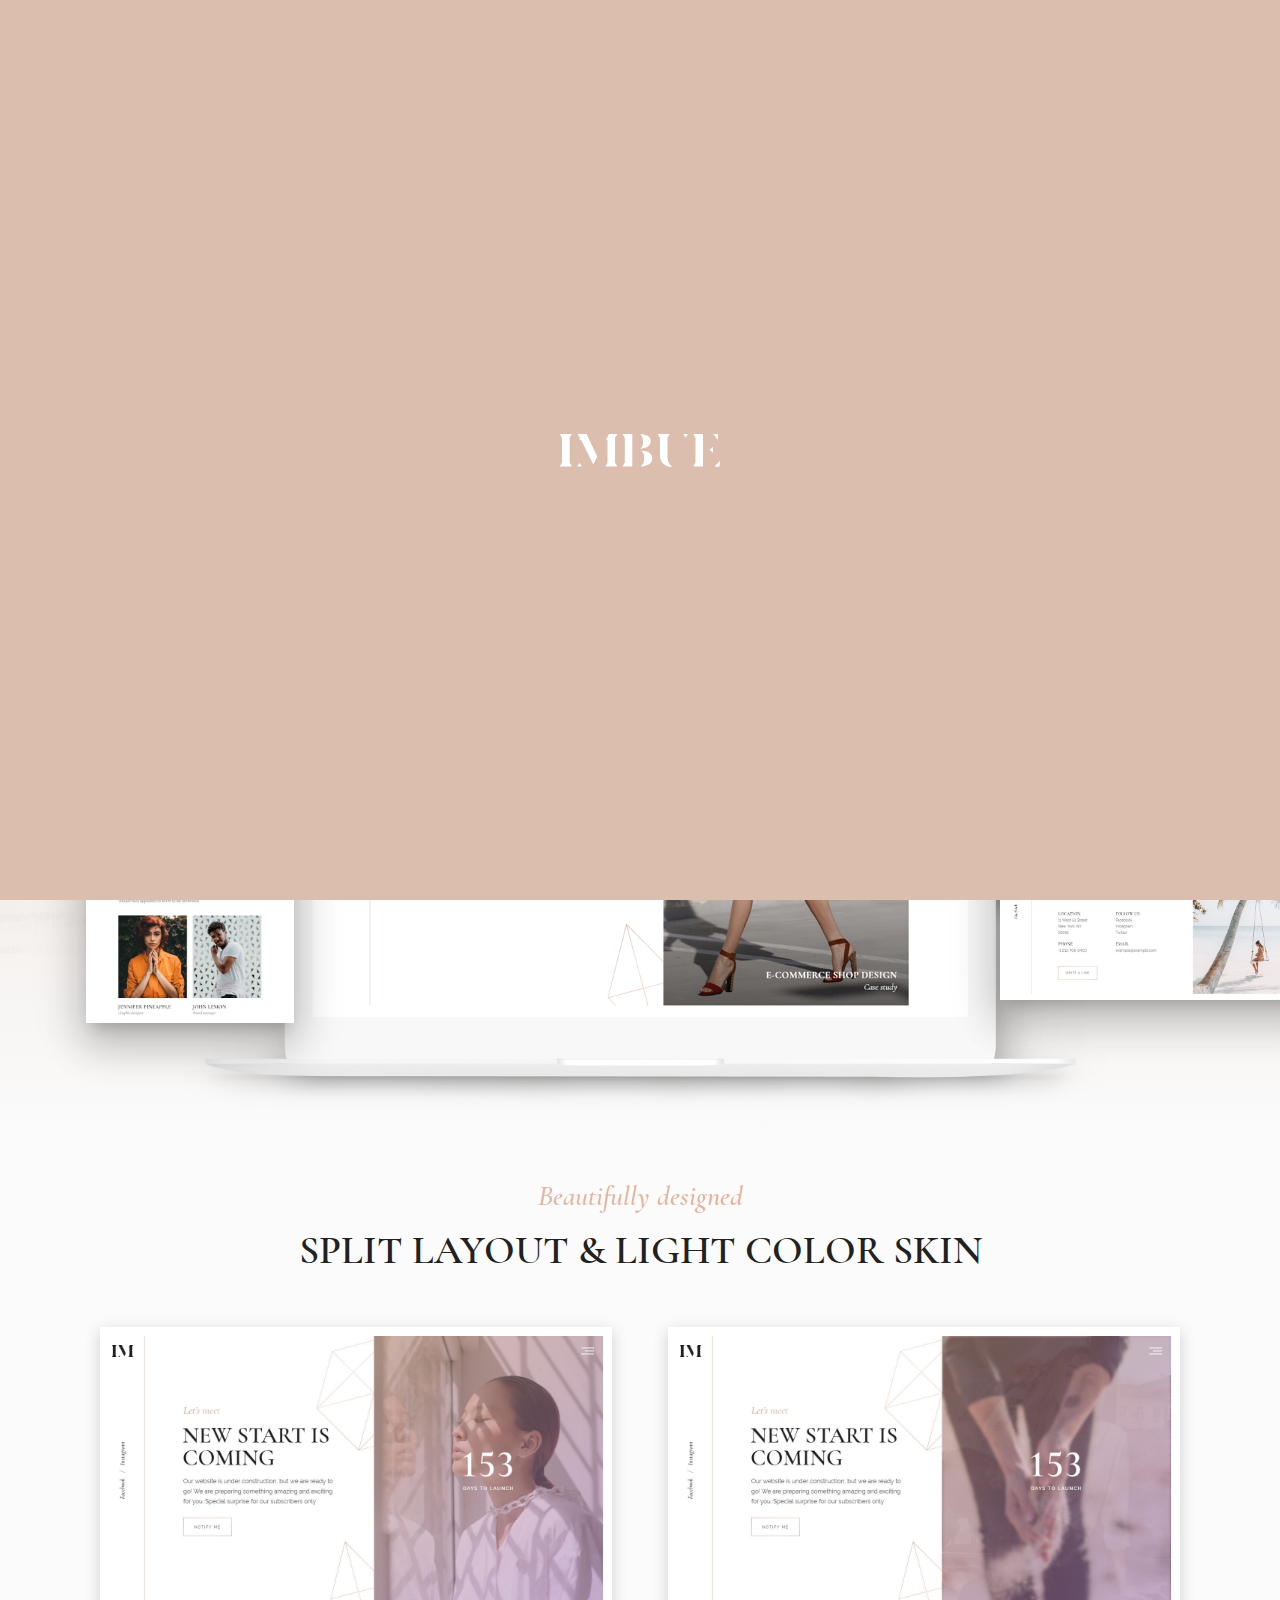
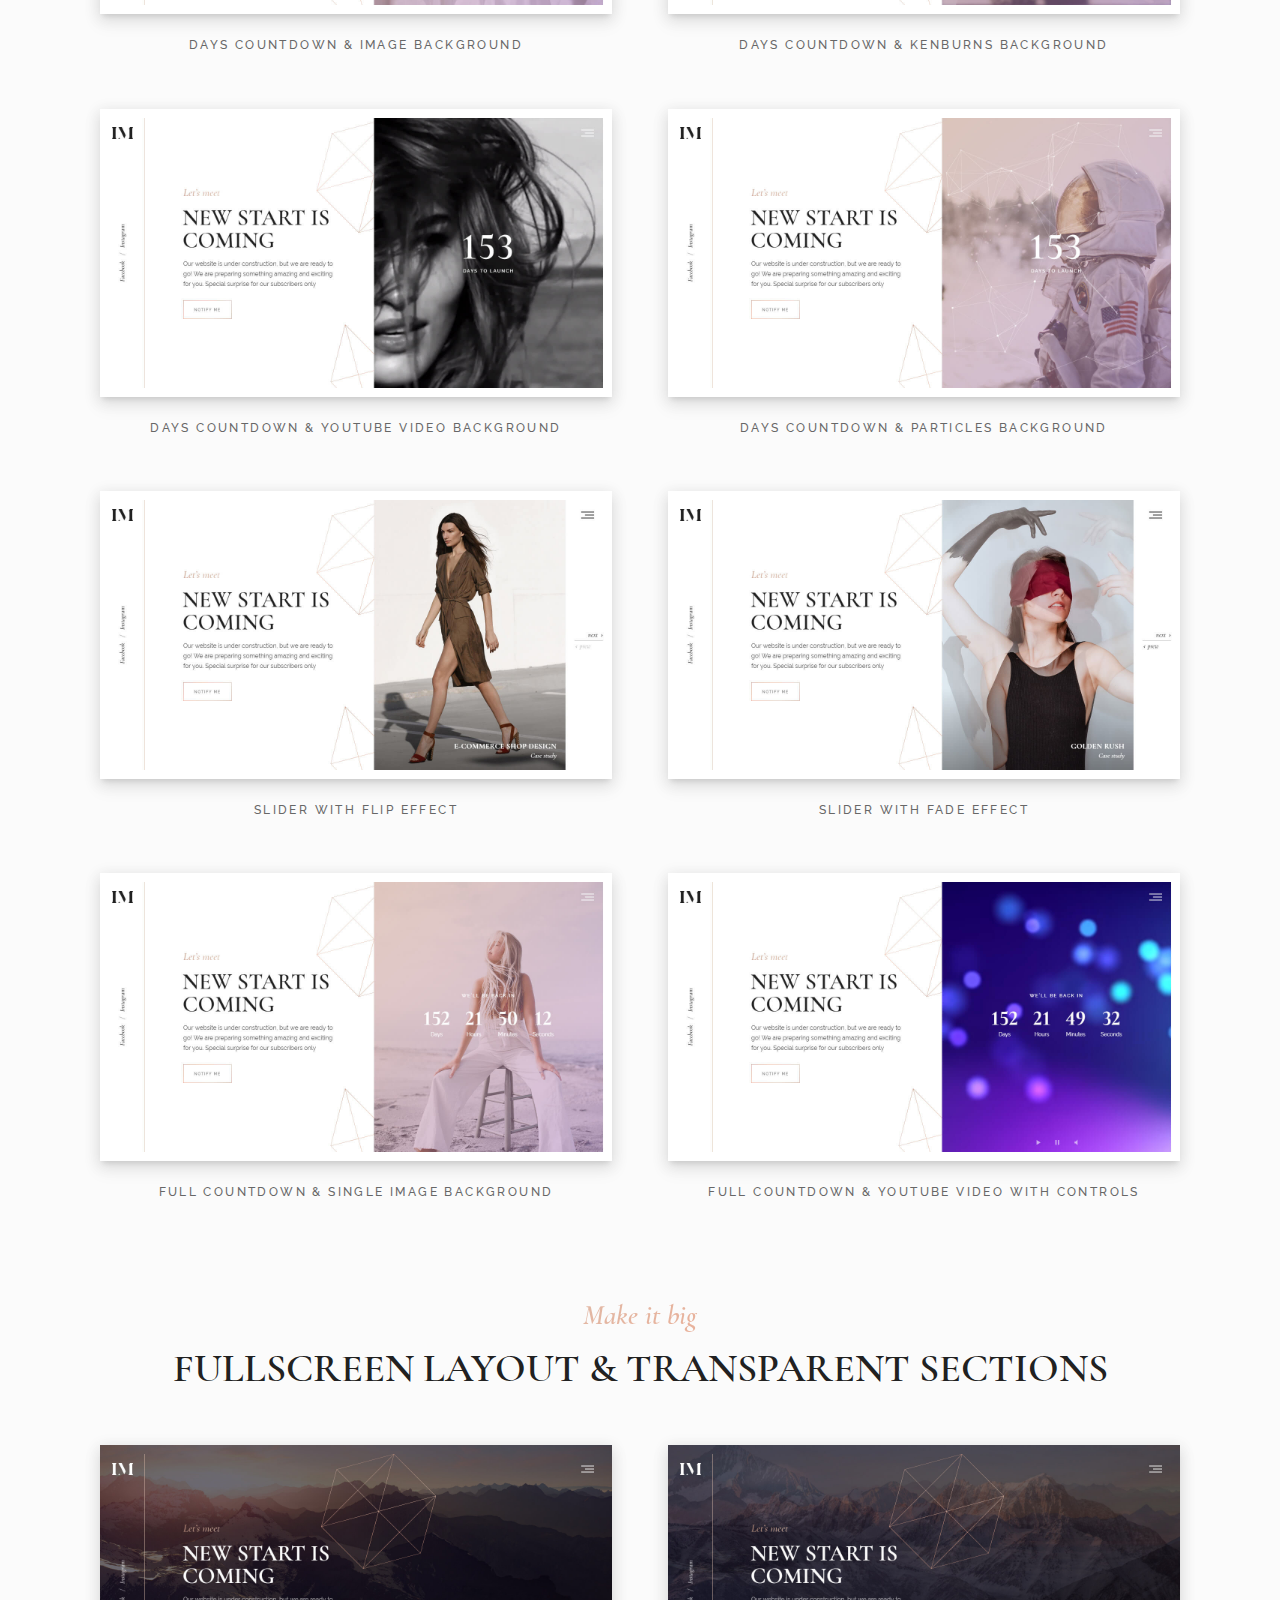
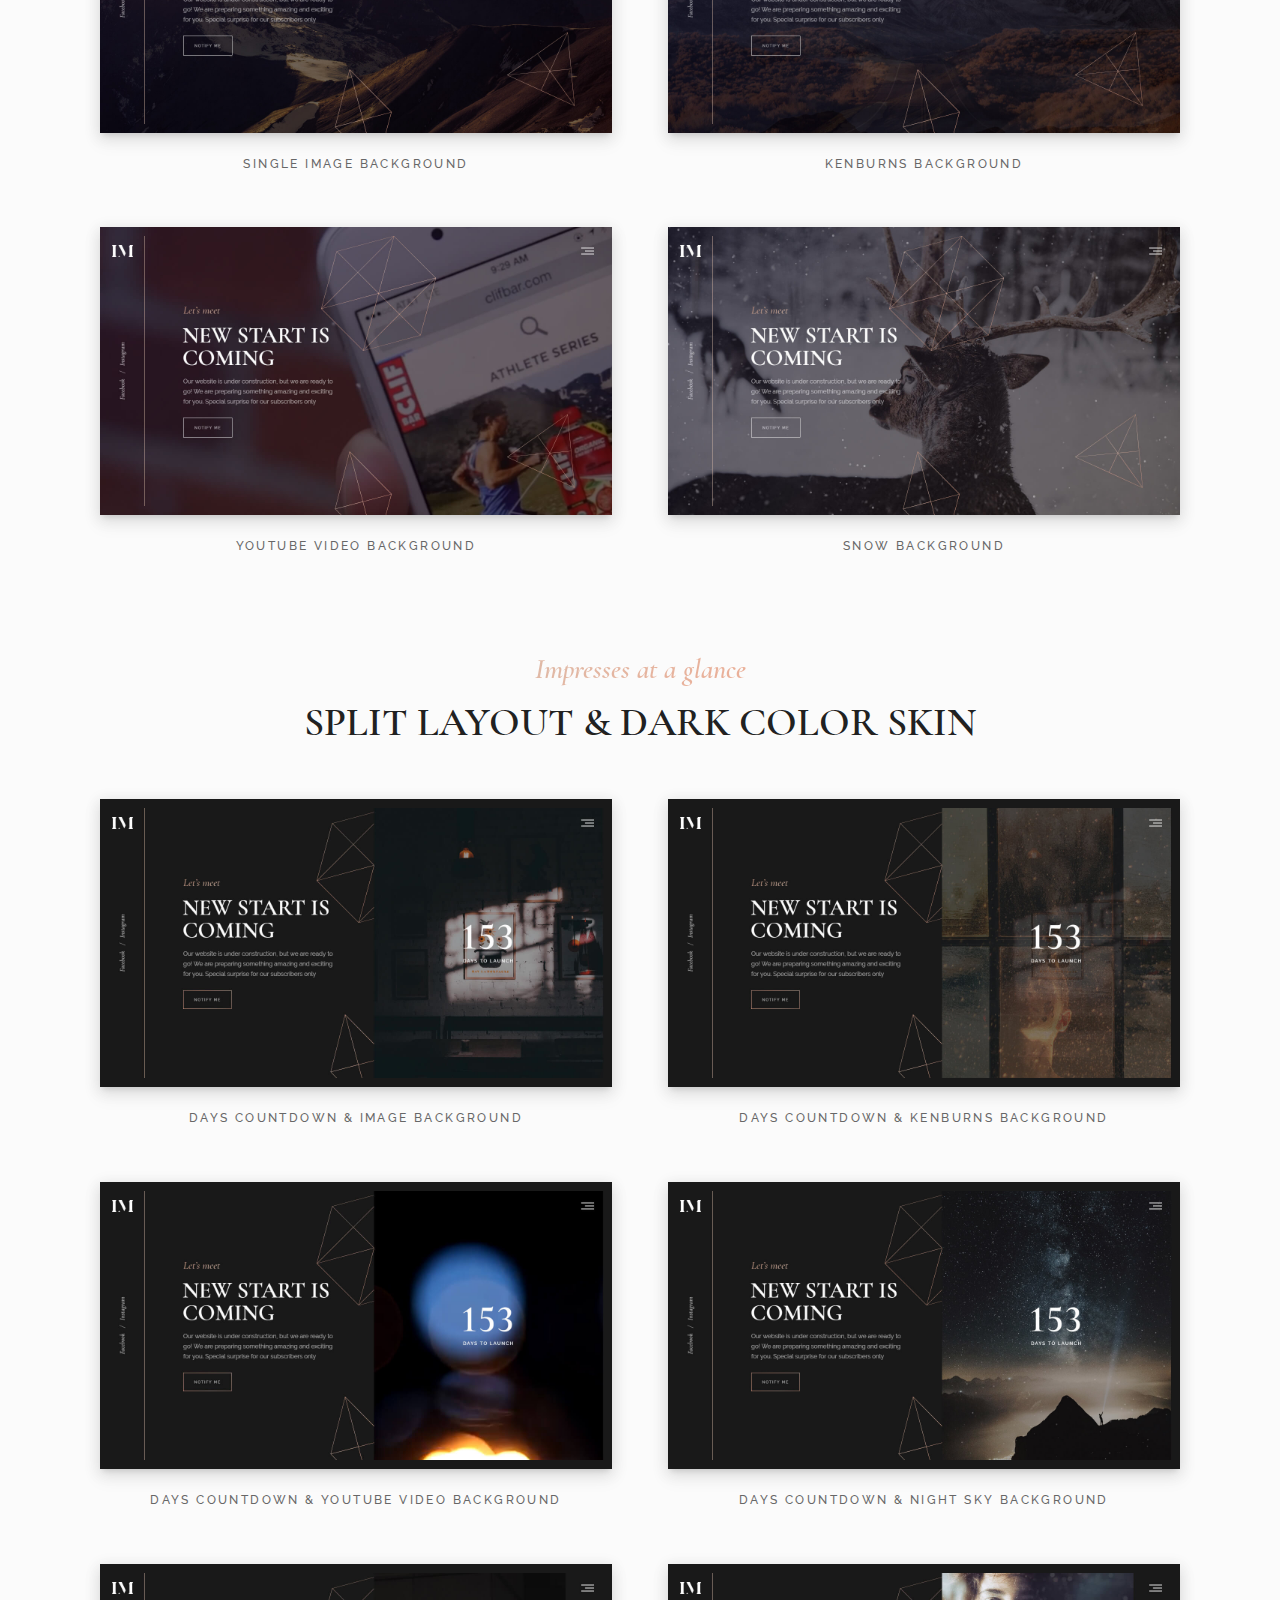
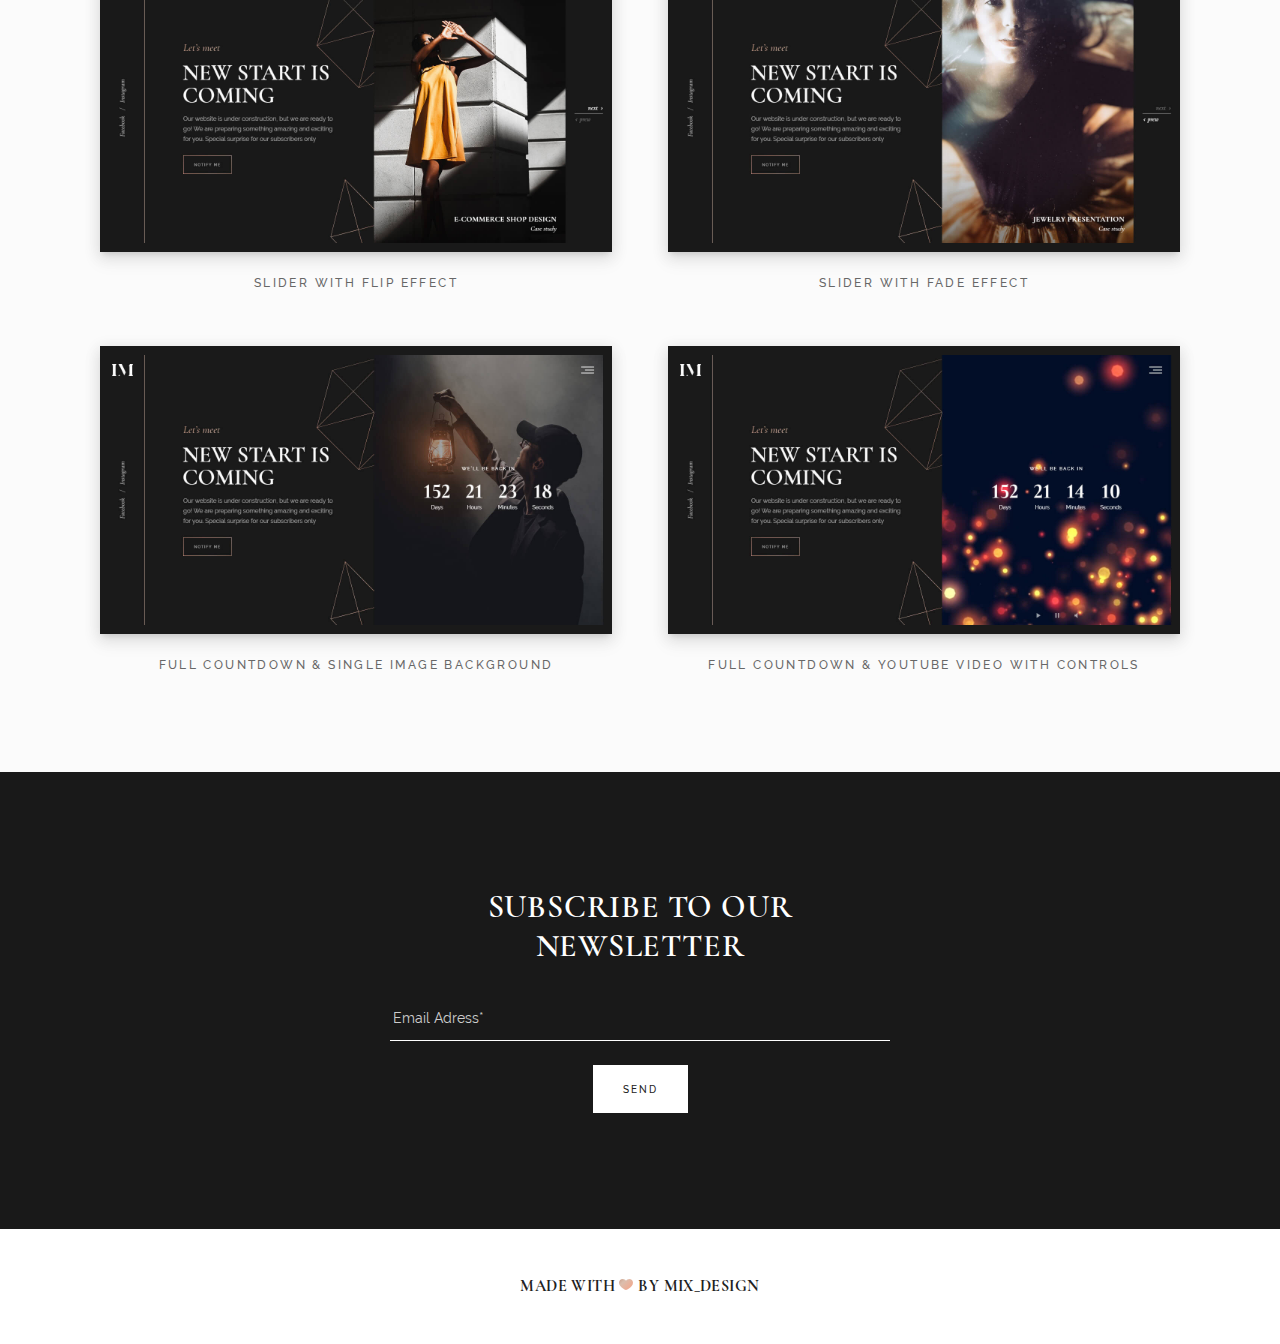
==== commit ae7c0347: "oh" ====
--- a/index.html
+++ b/index.html
@@ -5,19 +5,20 @@
     <meta charset="utf-8">
 
     <!-- Page Title-->
-    <title>Shirley & Haroon Save the Date</title>
+    <title>Imbue - Classy Coming Soon & Landing Page Template</title>
 
     <!-- Meta Tags-->
-    <meta name="description" content="Save the date for Shirley & Haroon!">
-    <meta name="keywords" content="Shirley & Haroon, save the date, wedding">
-    <meta name="author" content="SC">
+    <meta name="description" content="Imbue - versatile and beautifully designed coming soon and landing page HTML template. Elegant fonts, smooth transitions,
+    unique layout and much more - Imbue template has all you need to be noticed by everyone!">
+    <meta name="keywords" content="imbue, coming soon, under construction, template, coming soon page, html5, css3, fashion, elegant">
+    <meta name="author" content="mix_design">
 
     <!-- Viewport Meta-->
     <meta http-equiv="X-UA-Compatible" content="IE=edge">
     <meta name="viewport" content="width=device-width, initial-scale=1, maximum-scale=1, user-scalable=no">
 
     <!-- Template Favicon & Icons Start -->
-    <link rel="shortcut icon" sizes="16x16 24x24 32x32 48x48 64x64 96x96" href="img/faviconcopy.png" type="image/x-icon">
+    <link rel="shortcut icon" sizes="16x16 24x24 32x32 48x48 64x64 96x96" href="img/favicon/favicon.ico" type="image/x-icon">
     <link rel="apple-touch-icon" sizes="57x57" href="img/favicon/apple-touch-icon-57x57.png">
     <link rel="apple-touch-icon" sizes="60x60" href="img/favicon/apple-touch-icon-60x60.png">
     <link rel="apple-touch-icon" sizes="72x72" href="img/favicon/apple-touch-icon-72x72.png">
@@ -37,27 +38,28 @@
     <!-- Facebook Metadata Start -->
     <meta property="og:image:height" content="300">
     <meta property="og:image:width" content="573">
-    <meta property="og:title" content="Save the date for Shirley & Haroon!">
-    <meta property="og:description" content="Shirley & Haroon are getting married in Ibiza, Spain.">
-    <meta property="og:url" content=" ">
-    <meta property="og:image" content=" ">
+    <meta property="og:title" content="Imbue - Classy Coming Soon and Landing Page Template">
+    <meta property="og:description" content="Imbue - versatile and beautifully designed coming soon and landing page HTML template. Elegant fonts, smooth transitions,
+    unique layout and much more - Imbue template has all you need to be noticed by everyone!">
+    <meta property="og:url" content="http://mixdesign.club/themeforest/imbue/">
+    <meta property="og:image" content="http://mixdesign.club/themeforest/imbue/img/favicon/og-image.jpg">
     <!-- Facebook Metadata End -->
 
     <!-- Template Styles Start-->
-    <link rel="stylesheet" type="text/css" href="css/plugins.css">
     <link rel="stylesheet" type="text/css" href="css/loaders/loader-light.css">
-    <link rel="stylesheet" type="text/css" href="css/main.css">
+    <link rel="stylesheet" type="text/css" href="css/plugins-demo.css">
+    <link rel="stylesheet" type="text/css" href="css/main-demo.css">
     <!-- Template Styles End-->
 
     <!-- Custom Browser Color Start-->
-    <meta name="theme-color" content="#C69681">
-    <meta name="msapplication-navbutton-color" content="#C69681">
-    <meta name="apple-mobile-web-app-status-bar-style" content="#C69681">
+    <meta name="theme-color" content="#ddc9bd">
+    <meta name="msapplication-navbutton-color" content="#ddc9bd">
+    <meta name="apple-mobile-web-app-status-bar-style" content="#ddc9bd">
     <!-- Custom Browser Color End-->
-      
-      </head>
-
-  <body class="split light-skin overflow-hidden">
+
+  </head>
+
+  <body class="demo">
 
     <!-- Old Browsers Support Start-->
     <!--[if lt IE 9]>
@@ -73,664 +75,494 @@
       <div class="loader-content">
         <div class="loader-logo fadeIn">
           <!-- Your Logo Here -->
-          <img src="img/SH.png" alt="Save the date for Shirley & Haroon">
+          <img src="img/imbue-logo-loader.svg" alt="Imbue - Classy Coming Soon & Landing Page Template">
         </div>
       </div>
     </div>
     <!-- Loader End-->
 
     <!-- Custom HTML Start-->
-
-    <!-- Navigation Start-->
-    <nav id="menu" class="menu light">
-
-      <!-- Menu Container Start -->
-      <div class="menu-container fullheight">
-        <div class="menu-content fullheight">
-
-          <!-- Menu Close Button Start -->
-          <div class="menu-controls">
-            <a href="#0" id="menu-close" class="menu-close section-close dark"></a>
-          </div>
-          <!-- Menu Close Button End -->
-
-          <!-- Main Menu Start -->
-          <ul class="navigation">
-            <li>
-              <a href="#0" id="home-trigger">Home</a>
-            </li>
-            <li>
-              <a href="#0" id="about-trigger">About Us</a>
-            </li>
-            <li>
-              <a href="#0" id="portfolio-trigger">Location</a>
-            </li>
-            <li>
-              <a href="#0" id="contact-trigger">Invite</a>
-            </li>
-          </ul>
-          <!-- Main Menu Start -->
-
-        </div>
-      </div>
-      <!-- Menu Container End -->
-
-      <!-- Menu Background Objects Start -->
-      <div class="menu-background-objects">
-        <div class="objects-layer">
-          <div class="menu-obj-1"></div>
-          <div class="menu-obj-2"></div>
-        </div>
-      </div>
-      <!-- Menu Background Objects End -->
-
-    </nav>
-    <!-- Navigation End-->
-
-    <!-- Main Screen Section Start-->
-    <section id="main" class="main-section">
-
-      <!-- Main Background Objects Start -->
-      <div class="main-background-objects">
-        <div class="objects-layer">
-          <div class="main-obj-1">
-          </div>
-          <div class="main-obj-2">
-          </div>
-        </div>
-      </div>
-      <!-- Main Background Objects End -->
-
-      <!-- Logo Start -->
-      <div class="logo">
-        <img src="img/faviconcopy.png" alt="Shirley & Haroon Save the Date">
-      </div>
-      <!-- Logo End -->
-
-      <!-- Menu Trigger Start -->
-      <div class="menu-button">
-        <a href="#0" id="menu-trigger" class="menu-trigger mobile-dark"><span></span></a>
-      </div>
-      <!-- Menu Trigger End -->
-
-      <!-- Main Section Content Start -->
-      <div class="main-section__content">
-        <div class="container-fluid p-0 fullheight">
-          <div class="row no-gutters fullheight">
-
-            <!-- Main Section Intro Start -->
-            <div class="col-12 col-lg-6 main-section__intro">
-              <div class="intro-content">
-
-                <!-- Headline Start -->
-                <div id="headline" class="headline">
-                  <span class="headline__subtitle">Save the Date</span>
-                  <h1>Shirley & Haroon</h1>
-                  <p class="headline__text">Our wedding will take place on April 24, 2021 in Ibiza, Spain. Invitation to follow.</p>
-                  <div class="headline__btnholder">
-                    <a href="https://add.eventable.com/events/5e64872d2face500c7eae162/5e64880054ac7c01bb34148d" class="eventable-link" target="_blank" data-key="5e64872d2face500c7eae162" data-event="5e64880054ac7c01bb34148d" data-style="1">
-                      <span class="btn-background">
-                <span class="btn-caption">Notify me</span>
-                      </span>
-                      </a>
-                  </div>
+    <!-- Page Content Start-->
+
+    <!-- Intro Section Start-->
+    <section class="intro">
+
+      <div class="intro__background"></div>
+
+      <header>
+        <div class="container-fluid p-0">
+          <div class="row no-gutters">
+            <div class="logo col-12 col-md-6">
+              <img src="img/demo/imbue-logo-demo.svg" alt="Imbue - Classy Coming Soon and Landing Page Template">
+            </div>
+            <div class="buttons col-12 col-md-6">
+              <a href="https://themeforest.net/item/imbue-classy-coming-soon-and-landing-page-template/23213150" class="btn btn-white btn-cart" target="_blank">
+                <span class="btn-background">
+                  <span class="icon ion-android-cart btn-cart_icon"></span>
+                  <span class="btn-caption">Purchase now</span>
+                </span>
+              </a>
+            </div>
+
+          </div>
+        </div>
+      </header>
+
+      <div class="intro__content">
+        <div class="headline">
+          <div class="imbue-icon">
+            <img src="img/demo/imbue-icon.png" alt="Imbue - Classy Coming Soon and Landing Page Template">
+          </div>
+        </div>
+      </div>
+
+      <div class="intro__illustrations">
+
+        <div class="illustration-2">
+          <img src="img/demo/illustration-2.jpg" alt="Imbue - Classy Coming Soon and Landing Page Template">
+        </div>
+
+        <div class="illustration-4">
+          <img src="img/demo/illustration-4.jpg" alt="Imbue - Classy Coming Soon and Landing Page Template">
+        </div>
+
+        <div class="illustration-1">
+          <img class="object object-2" src="img/demo/illustration-7.png" alt="Imbue - Classy Coming Soon and Landing Page Template">
+          <img class="object object-1" src="img/demo/illustration-6.png" alt="Imbue - Classy Coming Soon and Landing Page Template">
+          <img class="macbook" src="img/demo/illustration-1.png" alt="Imbue - Classy Coming Soon and Landing Page Template">
+        </div>
+        <div class="illustration-5">
+          <img src="img/demo/illustration-5.jpg" alt="Imbue - Classy Coming Soon and Landing Page Template">
+        </div>
+        <div class="illustration-3">
+          <img src="img/demo/illustration-3.jpg" alt="Imbue - Classy Coming Soon and Landing Page Template">
+        </div>
+      </div>
+
+    </section>
+    <!-- Intro Section End-->
+
+    <!-- Live Preview Links Start-->
+    <section class="demo__content first-section" id="live-preview">
+
+      <div class="demo__headline">
+        <div class="container p-0">
+          <div class="row no-gutters">
+            <div class="col-12">
+              <p class="subtitle">Beautifully designed</p>
+              <p class="title">Split Layout & Light Color Skin</p>
+              <!-- <p class="subtitle">Beautifully designed split layout with days only countdown and various backgrounds</p> -->
+            </div>
+          </div>
+        </div>
+      </div>
+
+      <div class="demo__links">
+        <div class="container-fluid p-0">
+
+          <div class="row no-gutters">
+            <div class="col-12 col-xl-6">
+              <figure class="item figure-left">
+                <a href="index-light-countdown-daysonly-image.html" target="_blank">
+                  <div class="item__image">
+                    <img src="img/demo/screens/1.jpg" alt="Imbue Coming Soon Template Preview Screen">
+                  </div>
+                </a>
+                <figcaption class="col-12">
+                  <p>Days Countdown & Image Background</p>
+                </figcaption>
+              </figure>
+            </div>
+            <div class="col-12 col-xl-6">
+              <figure class="item figure-right">
+                <a href="index-light-countdown-daysonly-kenburns.html" target="_blank">
+                  <div class="item__image">
+                    <img src="img/demo/screens/2.jpg" alt="Imbue Coming Soon Template Preview Screen">
+                  </div>
+                </a>
+                <figcaption class="col-12">
+                  <p>Days Countdown & Kenburns Background</p>
+                </figcaption>
+              </figure>
+            </div>
+          </div>
+
+          <div class="row no-gutters">
+            <div class="col-12 col-xl-6">
+              <figure class="item figure-left">
+                <a href="index-light-countdown-daysonly-video.html" target="_blank">
+                  <div class="item__image">
+                    <img src="img/demo/screens/3.jpg" alt="Imbue Coming Soon Template Preview Screen">
+                  </div>
+                </a>
+                <figcaption class="col-12">
+                  <p>Days Countdown & Youtube Video Background</p>
+                </figcaption>
+              </figure>
+            </div>
+            <div class="col-12 col-xl-6">
+              <figure class="item figure-right">
+                <a href="index-light-countdown-daysonly-particles.html" target="_blank">
+                  <div class="item__image">
+                    <img src="img/demo/screens/4.jpg" alt="Imbue Coming Soon Template Preview Screen">
+                  </div>
+                </a>
+                <figcaption class="col-12">
+                  <p>Days Countdown & Particles Background</p>
+                </figcaption>
+              </figure>
+            </div>
+          </div>
+
+          <div class="row no-gutters">
+            <div class="col-12 col-xl-6">
+              <figure class="item figure-left">
+                <a href="index-light-slider-flip.html" target="_blank">
+                  <div class="item__image">
+                    <img src="img/demo/screens/5.jpg" alt="Imbue Coming Soon Template Preview Screen">
+                  </div>
+                </a>
+                <figcaption class="col-12">
+                  <p>Slider with Flip Effect</p>
+                </figcaption>
+              </figure>
+            </div>
+            <div class="col-12 col-xl-6">
+              <figure class="item figure-right">
+                <a href="index-light-slider-fade.html" target="_blank">
+                  <div class="item__image">
+                    <img src="img/demo/screens/6.jpg" alt="Imbue Coming Soon Template Preview Screen">
+                  </div>
+                </a>
+                <figcaption class="col-12">
+                  <p>Slider with Fade Effect</p>
+                </figcaption>
+              </figure>
+            </div>
+          </div>
+
+          <div class="row no-gutters">
+            <div class="col-12 col-xl-6">
+              <figure class="item figure-left">
+                <a href="index-light-countdown-full-image.html" target="_blank">
+                  <div class="item__image">
+                    <img src="img/demo/screens/7.jpg" alt="Imbue Coming Soon Template Preview Screen">
+                  </div>
+                </a>
+                <figcaption class="col-12">
+                  <p>Full Countdown & Single Image Background</p>
+                </figcaption>
+              </figure>
+            </div>
+            <div class="col-12 col-xl-6">
+              <figure class="item figure-right">
+                <a href="index-light-countdown-full-video-controls.html" target="_blank">
+                  <div class="item__image">
+                    <img src="img/demo/screens/8.jpg" alt="Imbue Coming Soon Template Preview Screen">
+                  </div>
+                </a>
+                <figcaption class="col-12">
+                  <p>Full Countdown & Youtube Video with Controls</p>
+                </figcaption>
+              </figure>
+            </div>
+          </div>
+
+        </div>
+      </div>
+
+    </section>
+
+    <section class="demo__content">
+
+      <div class="demo__headline">
+        <div class="container p-0">
+          <div class="row no-gutters">
+            <div class="col-12">
+              <p class="subtitle">Make it big</p>
+              <p class="title">Fullscreen Layout & Transparent Sections</p>
+            </div>
+          </div>
+        </div>
+      </div>
+
+      <div class="demo__links">
+        <div class="container-fluid p-0">
+
+          <div class="row no-gutters">
+            <div class="col-12 col-xl-6">
+              <figure class="item figure-left">
+                <a href="index-fullscreen-image.html" target="_blank">
+                  <div class="item__image">
+                    <img src="img/demo/screens/9.jpg" alt="Imbue Coming Soon Template Preview Screen">
+                  </div>
+                </a>
+                <figcaption class="col-12">
+                  <p>Single Image Background</p>
+                </figcaption>
+              </figure>
+            </div>
+            <div class="col-12 col-xl-6">
+              <figure class="item figure-right">
+                <a href="index-fullscreen-kenburns.html" target="_blank">
+                  <div class="item__image">
+                    <img src="img/demo/screens/10.jpg" alt="Imbue Coming Soon Template Preview Screen">
+                  </div>
+                </a>
+                <figcaption class="col-12">
+                  <p>Kenburns Background</p>
+                </figcaption>
+              </figure>
+            </div>
+          </div>
+
+          <div class="row no-gutters">
+            <div class="col-12 col-xl-6">
+              <figure class="item figure-left">
+                <a href="index-fullscreen-video.html" target="_blank">
+                  <div class="item__image">
+                    <img src="img/demo/screens/11.jpg" alt="Imbue Coming Soon Template Preview Screen">
+                  </div>
+                </a>
+                <figcaption class="col-12">
+                  <p>Youtube Video Background</p>
+                </figcaption>
+              </figure>
+            </div>
+            <div class="col-12 col-xl-6">
+              <figure class="item figure-right">
+                <a href="index-fullscreen-snow.html" target="_blank">
+                  <div class="item__image">
+                    <img src="img/demo/screens/12.jpg" alt="Imbue Coming Soon Template Preview Screen">
+                  </div>
+                </a>
+                <figcaption class="col-12">
+                  <p>Snow Background</p>
+                </figcaption>
+              </figure>
+            </div>
+          </div>
+
+        </div>
+      </div>
+
+    </section>
+
+    <section class="demo__content last-section">
+
+      <div class="demo__headline">
+        <div class="container p-0">
+          <div class="row no-gutters">
+            <div class="col-12">
+              <p class="subtitle">Impresses at a glance</p>
+              <p class="title">Split Layout & Dark Color Skin</p>
+            </div>
+          </div>
+        </div>
+      </div>
+
+      <div class="demo__links">
+        <div class="container-fluid p-0">
+
+          <div class="row no-gutters">
+            <div class="col-12 col-xl-6">
+              <figure class="item figure-left">
+                <a href="index-dark-countdown-daysonly-image.html" target="_blank">
+                  <div class="item__image">
+                    <img src="img/demo/screens/13.jpg" alt="Imbue Coming Soon Template Preview Screen">
+                  </div>
+                </a>
+                <figcaption class="col-12">
+                  <p>Days Countdown & Image Background</p>
+                </figcaption>
+              </figure>
+            </div>
+            <div class="col-12 col-xl-6">
+              <figure class="item figure-right">
+                <a href="index-dark-countdown-daysonly-kenburns.html" target="_blank">
+                  <div class="item__image">
+                    <img src="img/demo/screens/14.jpg" alt="Imbue Coming Soon Template Preview Screen">
+                  </div>
+                </a>
+                <figcaption class="col-12">
+                  <p>Days Countdown & Kenburns Background</p>
+                </figcaption>
+              </figure>
+            </div>
+          </div>
+
+          <div class="row no-gutters">
+            <div class="col-12 col-xl-6">
+              <figure class="item figure-left">
+                <a href="index-dark-countdown-daysonly-video.html" target="_blank">
+                  <div class="item__image">
+                    <img src="img/demo/screens/15.jpg" alt="Imbue Coming Soon Template Preview Screen">
+                  </div>
+                </a>
+                <figcaption class="col-12">
+                  <p>Days Countdown & Youtube Video Background</p>
+                </figcaption>
+              </figure>
+            </div>
+            <div class="col-12 col-xl-6">
+              <figure class="item figure-right">
+                <a href="index-dark-countdown-daysonly-nightsky.html" target="_blank">
+                  <div class="item__image">
+                    <img src="img/demo/screens/16.jpg" alt="Imbue Coming Soon Template Preview Screen">
+                  </div>
+                </a>
+                <figcaption class="col-12">
+                  <p>Days Countdown & Night Sky Background</p>
+                </figcaption>
+              </figure>
+            </div>
+          </div>
+
+          <div class="row no-gutters">
+            <div class="col-12 col-xl-6">
+              <figure class="item figure-left">
+                <a href="index-dark-slider-flip.html" target="_blank">
+                  <div class="item__image">
+                    <img src="img/demo/screens/17.jpg" alt="Imbue Coming Soon Template Preview Screen">
+                  </div>
+                </a>
+                <figcaption class="col-12">
+                  <p>Slider with Flip Effect</p>
+                </figcaption>
+              </figure>
+            </div>
+            <div class="col-12 col-xl-6">
+              <figure class="item figure-right">
+                <a href="index-dark-slider-fade.html" target="_blank">
+                  <div class="item__image">
+                    <img src="img/demo/screens/18.jpg" alt="Imbue Coming Soon Template Preview Screen">
+                  </div>
+                </a>
+                <figcaption class="col-12">
+                  <p>Slider with Fade Effect</p>
+                </figcaption>
+              </figure>
+            </div>
+          </div>
+
+          <div class="row no-gutters">
+            <div class="col-12 col-xl-6">
+              <figure class="item figure-left">
+                <a href="index-dark-countdown-full-image.html" target="_blank">
+                  <div class="item__image">
+                    <img src="img/demo/screens/19.jpg" alt="Imbue Coming Soon Template Preview Screen">
+                  </div>
+                </a>
+                <figcaption class="col-12">
+                  <p>Full Countdown & Single Image Background</p>
+                </figcaption>
+              </figure>
+            </div>
+            <div class="col-12 col-xl-6">
+              <figure class="item figure-right">
+                <a href="index-dark-countdown-full-video-controls.html" target="_blank">
+                  <div class="item__image">
+                    <img src="img/demo/screens/20.jpg" alt="Imbue Coming Soon Template Preview Screen">
+                  </div>
+                </a>
+                <figcaption class="col-12">
+                  <p>Full Countdown & Youtube Video with Controls</p>
+                </figcaption>
+              </figure>
+            </div>
+          </div>
+
+        </div>
+      </div>
+
+    </section>
+    <!-- Live Preview Links End-->
+
+    <!-- Features Section Start-->
+    <!-- Features Section End-->
+
+    <!-- Key Features Section Start-->
+    <!-- Key Features Section End-->
+
+    <!-- Purchase Section Start-->
+    <!-- Purchase Section End-->
+
+    <!-- Promo Section Start-->
+    <!-- Promo Section End-->
+
+    <!-- Subscribe Section Start-->
+    <section class="demo__subscribe">
+
+
+      <div class="container-fluid p-0">
+        <div class="row justify-content-center no-gutters">
+          <div class="col-12 col-xl-6">
+
+            <div class="subscribe-container">
+              <div class="subscribe-title">
+                <p class="title">Subscribe to Our Newsletter</h4>
+              </div>
+
+              <div class="form-container">
+
+                <!-- Reply Messages Start-->
+                <div class="reply-group subscription-ok">
+                  <i class="icon ion-ios-checkmark reply-group__icon"></i>
+                  <p class="reply-group__title light">Done!</p>
+                  <span class="reply-group__text light">Thanks for subscribing!</span>
                 </div>
-                  
-                  <script>!function(d,s,id){var js,fjs=d.getElementsByTagName(s)[0];if(!d.getElementById(id)){js=d.createElement(s);js.id=id;js.src='https://plugins.eventable.com/eventable.js';fjs.parentNode.insertBefore(js,fjs);}}(document,'script', 'eventable-script');</script>
-                <!-- Headline End -->
-
-                <!-- Notify Popup Start-->
-                <div id="notify" class="notify">
-
-                  <!-- Popup Controls Start -->
-                  <div class="popup-controls">
-                    <a href="#0" id="notify-close" class="section-close dark"></a>
-                  </div>
-                  <!-- Popup Controls End -->
-
-                  <!-- Popup Content Start -->
-                  <div class="popup-content">
-
-                    <!-- Popup Title Start -->
-                    <div class="content-block popup-title">
-                      <span class="popup-title__subtitle">Stay in touch</span>
-                      <p class="popup-title__title">We are almost here</p>
-                      <p class="popup-title__text">Subscribe to our newsletter and we will send you a notification about the launch of our brand new site.</p>
-                    </div>
-                    <!-- Popup Title End -->
-
-                    <!-- Popup Content Block Start -->
-                    <div class="content-block">
-                      <div class="form-container">
-
-                        <!-- Reply Messages Start-->
-                        <div class="reply-group subscription-ok">
-                          <i class="icon ion-ios-checkmark reply-group__icon"></i>
-                          <p class="reply-group__title txt-light">Done!</p>
-                          <span class="reply-group__text">Thanks for subscribing. We will send you a notification about the launch of our brand new website.</span>
-                        </div>
-                        <div class="reply-group subscription-error">
-                          <i class="icon ion-sad reply-group__icon"></i>
-                          <p class="reply-group__title">Ooops!</p>
-                          <span class="reply-group__text">Something went wrong. Please try again later.</span>
-                        </div>
-                        <!-- Reply Messages End-->
-
-                        <!-- Notify Contact Form Start-->
-                        <form class="form notify-form form-dark">
-                          <input class="" type="email" placeholder="Email Adress*" required>
-                          <span class="inputs-description">*Required fields</span>
-                          <button class="btn btn-light" type="submit">
-                            <span class="btn-background">
-                              <span class="btn-caption">Send</span>
-                            </span>
-                          </button>
-                        </form>
-                        <!-- Notify Contact Form End-->
-
-                      </div>
-                    </div>
-                    <!-- Popup Content Block End -->
-
-                  </div>
-                  <!-- Popup Content End -->
-
+                <div class="reply-group subscription-error">
+                  <i class="icon ion-sad reply-group__icon"></i>
+                  <p class="reply-group__title light">Ooops!</p>
+                  <span class="reply-group__text light">Something went wrong. Please try again later.</span>
                 </div>
-                <!-- Notify Popup End-->
+                <!-- Reply Messages End-->
+
+                <!-- Subscribe Contact Form Start-->
+                <form class="subscribe-form form form-light">
+                  <input class="" type="email" placeholder="Email Adress*" required>
+                  <button class="btn btn-white" type="submit">
+                    <span class="btn-background">
+                      <span class="btn-caption">Send</span>
+                    </span>
+                  </button>
+                </form>
+                <!-- Subscribe Contact Form End-->
 
               </div>
             </div>
-            <!-- Main Section Intro End -->
-
-            <!-- Main Section Media Start -->
-            <div class="col-12 col-lg-6 main-section__media">
-              <div class="media-content">
-
-                <!-- Main Section Split Image Background Start -->
-                <!--<div class="media-image media-image-1"></div> -->
-                <!-- Main Section Split Image Background End -->
-
-                <div class="color-layer color-layer-quicksand"></div>
-
-                <!-- Main Section Color Gradient Layer Start -->
-                <div class="color-layer gradient-layer"></div>
-                <!-- Main Section Color Gradient Layer End -->
-
-                <!-- Main Section Countdown Start -->
-                <div class="media-countdown">
-                  <!-- Countdown Start-->
-                  <div class="countdown countdown-days">
-                    <div id="countdown"></div>
-                    <span class="help-text">Days to Wedding</span>
-                  </div>
-                  <!-- Countdown End-->
-                </div>
-                <!-- Main Section Countdown End -->
-
-                <!-- Background Effect Start -->
-                <div class="video-background">
-                  <div class="" id="video-wrapper">
-                    <div id="bgndVideo" class="player" data-property="{ videoURL:'https://www.youtube.com/watch?v=Jha0X4v647o', }"></div>
-                  </div>
-                </div>
-                <!-- Background Effect End -->
-
-              </div>
-            </div>
-            <!-- Main Section Media End -->
-
-          </div>
-        </div>
-      </div>
-      <!-- Main Section Content End -->
-
-      <!-- Main Section Aside Start -->
-      <aside class="main-section__aside">
-        <div class="aside-content">
-          <!-- Socials Start -->
-          <div class="socials dark">
-            <ul>
-              <li>
-                <a href="https://www.facebook.com/" target="_blank">Facebook</a>
-              </li>
-              <li>
-                <a href="https://www.instagram.com/" target="_blank">Instagram</a>
-              </li>
-            </ul>
-          </div>
-          <!-- Socials End -->
-        </div>
-      </aside>
-      <!-- Main Section Aside End -->
+
+          </div>
+        </div>
+      </div>
 
     </section>
-    <!-- Main Screen Section End-->
-
-    <!-- About Us Section Start-->
-    <section id="about" class="content-section about">
-      <div class="container-fluid p-0 fullheight">
-        <div class="row no-gutters fullheight">
-
-          <!-- About Section Info Scroll Start -->
-          <div class="col-12 col-lg-6 content-section__info">
-            <div class="blocks-container">
-
-              <!-- Section Controls Start -->
-              <div class="section-controls">
-                <a href="#0" id="about-close" class="section-close dark"></a>
-              </div>
-              <!-- Section Controls End -->
-
-              <!-- Section Title Start -->
-              <div class="content-block section-title">
-                <span class="section-title__subtitle">About us</span>
-                <h2>We met</h2>
-                <p class="section-title__text">at Belcafe for a coffee. Haroon was looking at his phone more than half of the time. While Shirley was sipping on her london fog. </p>
-              </div>
-              <!-- Section Title End -->
-
-            
-
-            </div>
-          </div>
-          <!-- About Section Info Scroll End -->
-
-          <!-- About Section Media Static Start -->
-          <div class="col-12 col-lg-6 content-section__media">
-            <div class="static">
-
-              <!-- Works Gallery Start -->
-              <div class="gallery">
-                <div class="row no-gutters my-gallery" itemscope itemtype="http://schema.org/ImageGallery">
-
-                  <!-- Works Gallery Single Item Start -->
-                  <figure class="col-12 col-sm-6" itemprop="associatedMedia" itemscope itemtype="http://schema.org/ImageObject">
-                    <a href="img/enpic/enpic15.jpg" data-image="https://i.ibb.co/SQcvzQK/taliahleigh-com.jpg" class="works-link" itemprop="contentUrl" data-size="640x427">
-                      <img src="img/enpic/enpic15.jpg" class="works-image" itemprop="thumbnail" alt="Image description" />
-                    </a>
-                    <figcaption class="works-description" itemprop="caption description">
-                      <h4>
-                        Fashion
-                        <small>Just stylish</small>
-                      </h4>
-                      <p>Mauris porttitor lobortis ligula, quis molestie lorem scelerisque eu. Morbi aliquam enim odio, a mollis ipsum tristique eu.</p>
-                    </figcaption>
-                  </figure>
-                  <!-- Works Gallery Single Item End -->
-
-                  <!-- Works Gallery Single Item Start -->
-                  <figure class="col-12 col-sm-6" itemprop="associatedMedia" itemscope itemtype="http://schema.org/ImageObject">
-                    <a href="https://i.ibb.co/92vKYMV/enpic13.jpg" class="works-link" data-image="https://i.ibb.co/92vKYMV/enpic13.jpg" itemprop="contentUrl" data-size="640x960">
-                      <img src="https://i.ibb.co/92vKYMV/enpic13.jpg" class="works-image" itemprop="thumbnail" alt="Image description" />
-                    </a>
-                    <figcaption class="works-description" itemprop="caption description">
-                      <h4>Hair Cosmetics
-                        <small>Packaging</small>
-                      </h4>
-                      <p>Mauris porttitor lobortis ligula, quis molestie lorem scelerisque eu.</p>
-                    </figcaption>
-                  </figure>
-                  <!-- Works Gallery Single Item End -->
-
-                  <!-- Works Gallery Single Item Start -->
-                  <figure class="col-12 col-sm-6" itemprop="associatedMedia" itemscope itemtype="http://schema.org/ImageObject">
-                    <a href="https://i.ibb.co/rGQmqBh/enpic12.jpg" class="works-link" data-image="https://i.ibb.co/rGQmqBh/enpic12.jpg" itemprop="contentUrl" data-size="3189x4783">
-                      <img src="https://i.ibb.co/rGQmqBh/enpic12.jpg" class="works-image" itemprop="thumbnail" alt="Image description" />
-                    </a>
-                    <figcaption class="works-description" itemprop="caption description">
-                      <h4>Mobile App
-                        <small>Creative</small>
-                      </h4>
-                      <p>Mauris porttitor lobortis ligula, quis molestie lorem scelerisque eu. Morbi aliquam enim odio, a mollis ipsum tristique eu.</p>
-                    </figcaption>
-                  </figure>
-                  <!-- Works Gallery Single Item End -->
-
-                  <!-- Works Gallery Single Item Start -->
-                  <figure class="col-12 col-sm-6" itemprop="associatedMedia" itemscope itemtype="http://schema.org/ImageObject">
-                    <a href="https://i.ibb.co/7Kv6yjy/enpic14.jpg" class="works-link" data-image="https://i.ibb.co/7Kv6yjy/enpic14.jpg" itemprop="contentUrl" data-size="777x1175">
-                      <img src="https://i.ibb.co/7Kv6yjy/enpic14.jpg" class="works-image" itemprop="thumbnail" alt="Image description" />
-                      <div class="overlay"></div>
-                    </a>
-                    <figcaption class="works-description" itemprop="caption description">
-                      <h4>Showroom
-                        <small>Interior</small>
-                      </h4>
-                      <p>Mauris porttitor lobortis ligula, quis molestie lorem scelerisque eu. Morbi aliquam enim odio, a mollis ipsum tristique eu.</p>
-                    </figcaption>
-                  </figure>
-                  <!-- Works Gallery Single Item End -->
-
-                </div>
-              </div>
-              <!-- Works Gallery End -->
-
-            </div>
-          </div>
-          <!-- About Section Media Static Start -->
-
-
-        </div>
-      </div>
-      <!-- Bottom Gradient Element Start -->
-      <div class="bottom-element light"></div>
-      <!-- Bottom Gradient Element End -->
-    </section>
-    <!-- About Us Section End-->
-
-    <!-- Location Section Start-->
-    <section id="portfolio" class="content-section about">
-      <div class="container-fluid p-0 fullheight">
-        <div class="row no-gutters fullheight">
-
-          <!-- Location Section Info Scroll Start -->
-          <div class="col-12 col-lg-6 content-section__info">
-            <div class="blocks-container">
-
-              <!-- Section Controls Start -->
-              <div class="section-controls">
-                <a href="#0" id="portfolio-close" class="section-close dark"></a>
-              </div>
-              <!-- Section Controls End -->
-
-              <!-- Section Title Start -->
-              <div class="content-block section-title">
-                <span class="section-title__subtitle">Location</span>
-                <h2>Atzaró Hotel</h2>
-                <p class="section-title__text">The ceremony and reception will take place at Atzaró Agroturismo Hotel in Ibiza, Spain.
-                    <n><br><br></n>
-                <iframe src="https://www.google.com/maps/embed?pb=!1m18!1m12!1m3!1d3099.687386446649!2d1.5024513146028937!3d39.02244414716992!2m3!1f0!2f0!3f0!3m2!1i1024!2i768!4f13.1!3m3!1m2!1s0x12993e3461755dfd%3A0x29f6883df2fb4271!2zQXR6YXLDsw!5e0!3m2!1sen!2sca!4v1583727492377!5m2!1sen!2sca" width="300" height="250" frameborder="0" style="border:0;" allowfullscreen=""></iframe>
-                  
-                  
-                  </p>
-              </div>
-              <!-- Section Title End -->
-
-              <!-- Section Content Block Start -->
-              <div class="content-block"></div>
-              <!-- Section Content Block End -->
-
-            </div>
-          </div>
-          <!-- Location Section Info Scroll End -->
-
-          <!-- Location Section Media Static Start -->
-          <div class="col-12 col-lg-6 content-section__media">
-            <div class="static">
-
-              <!-- Works Gallery Start -->
-              <div class="gallery">
-                <div class="row no-gutters my-gallery" itemscope itemtype="http://schema.org/ImageGallery">
-
-                  <!-- Works Gallery Single Item Start -->
-                  <figure class="col-12 col-sm-6" itemprop="associatedMedia" itemscope itemtype="http://schema.org/ImageObject">
-                    <a href="img/team/hotel%201.jpg" data-image="img/team/hotel%201.jpg" class="works-link" itemprop="contentUrl" data-size="683x1024">
-                      <img src="img/team/hotel%201.jpg" class="works-image" itemprop="thumbnail" alt="Image description" />
-                    </a>
-                    <figcaption class="works-description" itemprop="caption description">
-                      <h4>
-                        Atzaró Hotel
-                        <small>from telegraph uk</small>
-                      </h4>
-                      <p></p>
-                    </figcaption>
-                  </figure>
-                  <!-- Works Gallery Single Item End -->
-
-                  <!-- Works Gallery Single Item Start -->
-                  <figure class="col-12 col-sm-6" itemprop="associatedMedia" itemscope itemtype="http://schema.org/ImageObject">
-                    <a href="https://www.telegraph.co.uk/content/dam/Travel/hotels/europe/spain/ibiza/atzaro-biza-spain-15-p.jpg" class="works-link" data-image="https://www.telegraph.co.uk/content/dam/Travel/hotels/europe/spain/ibiza/atzaro-biza-spain-15-p.jpg" itemprop="contentUrl" data-size="1500x938">
-                      <img src="https://www.telegraph.co.uk/content/dam/Travel/hotels/europe/spain/ibiza/atzaro-biza-spain-15-p.jpg" class="works-image" itemprop="thumbnail" alt="Image description" />
-                    </a>
-                    <figcaption class="works-description" itemprop="caption description">
-                      <h4>Atzaró Hotel
-                        <small>from telegraph uk</small>
-                      </h4>
-                      <p></p>
-                    </figcaption>
-                  </figure>
-                  <!-- Works Gallery Single Item End -->
-
-                  <!-- Works Gallery Single Item Start -->
-                  <figure class="col-12 col-sm-6" itemprop="associatedMedia" itemscope itemtype="http://schema.org/ImageObject">
-                    <a href="https://www.telegraph.co.uk/content/dam/Travel/hotels/europe/spain/ibiza/atzaro-biza-spain-10-p.jpg" class="works-link" data-image="https://www.telegraph.co.uk/content/dam/Travel/hotels/europe/spain/ibiza/atzaro-biza-spain-10-p.jpg" itemprop="contentUrl" data-size="1500x938">
-                      <img src="https://www.telegraph.co.uk/content/dam/Travel/hotels/europe/spain/ibiza/atzaro-biza-spain-10-p.jpg" class="works-image" itemprop="thumbnail" alt="Image description" />
-                    </a>
-                    <figcaption class="works-description" itemprop="caption description">
-                      <h4>Atzaró Hotel
-                        <small>from telegraph uk</small>
-                      </h4>
-                      <p></p>
-                    </figcaption>
-                  </figure>
-                  <!-- Works Gallery Single Item End -->
-
-                  <!-- Works Gallery Single Item Start -->
-                  <figure class="col-12 col-sm-6" itemprop="associatedMedia" itemscope itemtype="http://schema.org/ImageObject">
-                    <a href="https://www.telegraph.co.uk/content/dam/Travel/hotels/europe/spain/ibiza/atzaro-biza-spain-1-p.jpg" class="works-link" data-image="https://www.telegraph.co.uk/content/dam/Travel/hotels/europe/spain/ibiza/atzaro-biza-spain-1-p.jpg" itemprop="contentUrl" data-size="1500x938">
-                      <img src="https://www.telegraph.co.uk/content/dam/Travel/hotels/europe/spain/ibiza/atzaro-biza-spain-1-p.jpg" class="works-image" itemprop="thumbnail" alt="Image description" />
-                      <div class="overlay"></div>
-                    </a>
-                    <figcaption class="works-description" itemprop="caption description">
-                      <h4>Atzaró Hotel
-                        <small>from telegraph uk</small>
-                      </h4>
-                      <p></p>
-                    </figcaption>
-                  </figure>
-                  <!-- Works Gallery Single Item End -->
-
-                </div>
-              </div>
-              <!-- Works Gallery End -->
-
-            </div>
-          </div>
-          <!-- About Section Media Static Start -->
-
-
-        </div>
-      </div>
-      <!-- Bottom Gradient Element Start -->
-      <div class="bottom-element light"></div>
-      <!-- Bottom Gradient Element End -->
-    </section>
-    <!-- Portfolio & Team Section End-->
-
-    <!-- Contact Section Start-->
-    <section id="contact" class="content-section contact">
-      <div class="container-fluid p-0 fullheight">
-        <div class="row no-gutters fullheight">
-
-          <!-- Contact Section Info Scroll Start -->
-          <div class="col-12 col-lg-6 content-section__info">
-            <div class="blocks-container">
-
-              <!-- Section Controls Start -->
-              <div class="section-controls">
-                <a href="#0" id="contact-close" class="section-close dark"></a>
-              </div>
-              <!-- Section Controls End -->
-
-              <!-- Section Title Start -->
-              <div class="content-block section-title">
-                <span class="section-title__subtitle">Invite</span>
-                <h2>It's coming soon</h2>
-                <p class="section-title__text">We will be sending out more information about the wedding events shortly. Meanwhile, please click the button below to provide your information so we can send you the invite when it's ready. 
-                </p>
-              </div>
-              <!-- Section Title End -->
-
-              <!-- Section Content Block - Contact Buttons - Start -->
-              <div class="content-block contact-buttons">
-                <a href="#" id="writealine-trigger" class="btn btn-light">
-                  <span class="btn-background">
-                    <span class="btn-caption">Invite information</span>
-                  </span>
-                </a>
-              </div>
-              <!-- Section Content Block - Contact Buttons - End -->
-
-            </div>
-          </div>
-          <!-- Contact Section Info Scroll End -->
-
-          <!-- Contact Section Media Static Start -->
-          <div class="col-12 col-lg-6 content-section__media">
-            <div class="static">
-
-              <!-- Contact Image Start -->
-              <div class="image contact-image">
-                </div>
-              <!-- Contact Image End -->
-
-              <!-- Contact Section Color Gradient Layer Start -->
-              <div class="color-layer gradient-layer"></div>
-              <!-- Contact Section Color Gradient Layer End -->
-
-            </div>
-          </div>
-          <!-- Contact Section Media Static End -->
-
-          <!-- Write a Line Popup Start -->
-          <div id="writealine" class="col-12 col-lg-6 writealine">
-            <div class="writealine__content">
-
-              <!-- Popup Controls Start -->
-              <div class="popup-controls">
-                <a href="#0" id="writealine-close" class="section-close dark"></a>
-              </div>
-              <!-- Popup Controls End -->
-
-              <!-- Popup Content Start -->
-              <div class="popup-content">
-
-                <!-- Popup Title Start -->
-                <div class="content-block popup-title">
-                  <span class="popup-title__subtitle">Invite</span>
-                  <p class="popup-title__title"></p>
-                  <p class="popup-title__text">Enter your information</p>
-                </div>
-                <!-- Popup Title End -->
-
-                <!-- Popup Content Block Start -->
-                <div class="content-block">
-                  <div class="form-container">
-
-                    <!-- Write a Line Form Reply Group Start -->
-                    <div class="reply-group">
-                      <i class="icon ion-ios-checkmark reply-group__icon"></i>
-                      <p class="reply-group__title">Done!</p>
-                      <span class="reply-group__text">Thanks for providing your information. We will send out our invitation shortly.</span>
-                    </div>
-                    <!-- Write a Line Form Reply Group End -->
-
-                    <!-- Write a Line Form Start -->
-                    <form class="form writealine-form form-dark" id="writealine-form">
-                      <input class="" type="text" name="Name" placeholder="Your Name*" required>
-                      <input class="" type="text" name="E-mail" placeholder="Home Adress*" required>
-                      <input class="" type="email" name="E-mail" placeholder="Email Adress*" required>
-                      <textarea class="" name="Message" placeholder="Suggestion for a hashtag?"></textarea>
-                      <span class="inputs-description">*Required fields</span>
-                      <button class="btn btn-light">
-                        <span class="btn-background">
-                          <span class="btn-caption">Send</span>
-                        </span>
-                      </button>
-                    </form>
-                    <!-- Write a Line Form End  -->
-
-                  </div>
-                </div>
-                <!-- Popup Content Block End -->
-
-              </div>
-              <!-- Popup Content End -->
-
-            </div>
-          </div>
-          <!-- Write a Line Popup End -->
-
-        </div>
-      </div>
-      <!-- Bottom Gradient Element Start -->
-      <div class="bottom-element light"></div>
-      <!-- Bottom Gradient Element End -->
-    </section>
-    <!-- Contact Section End-->
-
+    <!-- Subscribe Section End-->
+
+    <!-- Footer Start-->
+    <footer class="demo__footer">
+      <div class="container">
+        <div class="row">
+          <div class="col-12">
+            <p>made with
+              <i class="icon ion-ios-heart"></i>
+               by
+              <a href="https://themeforest.net/user/mix_design" target="_blank">mix_design</a>
+            </p>
+          </div>
+        </div>
+      </div>
+    </footer>
+    <!-- Footer End-->
+
+    <!-- Page Content End-->
     <!-- Custom HTML End-->
 
-    <!-- Root element of PhotoSwipe. Must have class pswp. -->
-    <div class="pswp" tabindex="-1" role="dialog" aria-hidden="true">
-
-      <!-- Background of PhotoSwipe.
-      It's a separate element, as animating opacity is faster than rgba(). -->
-      <div class="pswp__bg"></div>
-
-      <!-- Slides wrapper with overflow:hidden. -->
-      <div class="pswp__scroll-wrap">
-
-        <!-- Container that holds slides. PhotoSwipe keeps only 3 slides in DOM to save memory. -->
-        <!-- don't modify these 3 pswp__item elements, data is added later on. -->
-        <div class="pswp__container">
-            <div class="pswp__item"></div>
-            <div class="pswp__item"></div>
-            <div class="pswp__item"></div>
-        </div>
-
-        <!-- Default (PhotoSwipeUI_Default) interface on top of sliding area. Can be changed. -->
-        <div class="pswp__ui pswp__ui--hidden">
-
-          <div class="pswp__top-bar">
-
-            <!--  Controls are self-explanatory. Order can be changed. -->
-
-            <div class="pswp__counter"></div>
-
-            <button class="pswp__button pswp__button--close" title="Close (Esc)"></button>
-
-            <button class="pswp__button pswp__button--share" title="Share"></button>
-
-            <button class="pswp__button pswp__button--fs" title="Toggle fullscreen"></button>
-
-            <button class="pswp__button pswp__button--zoom" title="Zoom in/out"></button>
-
-            <!-- Preloader demo http://codepen.io/dimsemenov/pen/yyBWoR -->
-            <!-- element will get class pswp__preloader--active when preloader is running -->
-            <div class="pswp__preloader">
-                    <div class="pswp__preloader__icn">
-                      <div class="pswp__preloader__cut">
-                        <div class="pswp__preloader__donut"></div>
-                      </div>
-                    </div>
-            </div>
-          </div>
-
-            <div class="pswp__share-modal pswp__share-modal--hidden pswp__single-tap">
-                <div class="pswp__share-tooltip"></div>
-            </div>
-
-            <button class="pswp__button pswp__button--arrow--left" title="Previous (arrow left)">
-            </button>
-
-            <button class="pswp__button pswp__button--arrow--right" title="Next (arrow right)">
-            </button>
-
-            <div class="pswp__caption">
-                <div class="pswp__caption__center"></div>
-            </div>
-
-        </div>
-
-      </div>
-
-    </div>
-
     <!-- Load Scripts Start-->
-    <script src="js/libs.min.js"></script>
-    <script src="js/gallery-init.js"></script>
-    <script src="js/imbue-custom.js"></script>
+    <script src="js/demo/jquery.min.js"></script>
+    <script src="js/demo/modernizr.js"></script>
+    <script src="js/demo/jquery.ajaxchimp.min.js"></script>
+    <script src="js/demo/app-demo.js"></script>
     <!-- Load Scripts End-->
 
   </body>
--- a/css/plugins-demo.css
+++ b/css/plugins-demo.css
@@ -0,0 +1,9009 @@
+@charset "UTF-8";
+/*! ------------------------------------------------
+   Project Name: Imbue Coming Soon & Landing Page Template
+   Project Description: Imbue - classy and stylish coming soon & landing page template to kick-start your project
+   Tags: imbue, coming soon, under construction, template, coming soon page, landing page, one page, html5, css3
+   Version: 1.0.0
+   Build Date: January 2019
+   Last Update: January 2019
+   This product is available exclusively on Themeforest
+   Author: mix_design
+   Author URI: http://mixdesign.club
+   File name: plugins-demo.css
+   ------------------------------------------------
+
+   ------------------------------------------------
+   Table of Contents
+   ------------------------------------------------
+    1. Reset CSS
+    2. Bootstrap Components
+    4. Ionicons
+   ------------------------------------------------
+   Table of Contents End
+   ------------------------------------------------ */
+/* ------------------------------------------------*/
+/* Reset CSS Start */
+/* ------------------------------------------------*/
+/* http://meyerweb.com/eric/tools/css/reset/
+   v2.0 | 20110126
+   License: none (public domain)
+*/
+html, body, div, span, applet, object, iframe, h1, h2, h3, h4, h5, h6, p, blockquote, pre, a, abbr, acronym, address, big, cite, code, del, dfn, em, img, ins, kbd, q, s, samp, small, strike, strong, sub, sup, tt, var, b, u, i, center, dl, dt, dd, ol, ul, li, fieldset, form, label, legend, table, caption, tbody, tfoot, thead, tr, th, td, article, aside, canvas, details, embed, figure, figcaption, footer, header, hgroup, menu, nav, output, ruby, section, summary, time, mark, audio, video {
+  margin: 0;
+  padding: 0;
+  border: 0;
+  font-size: 100%;
+  font: inherit;
+  vertical-align: baseline;
+}
+
+article, aside, details, figcaption, figure, footer, header, hgroup, menu, nav, section {
+  display: block;
+}
+
+body {
+  line-height: 1;
+}
+
+ol, ul {
+  list-style: none;
+}
+
+blockquote, q {
+  quotes: none;
+}
+
+blockquote:before, blockquote:after {
+  content: '';
+  content: none;
+}
+
+q:before, q:after {
+  content: '';
+  content: none;
+}
+
+table {
+  border-collapse: collapse;
+  border-spacing: 0;
+}
+
+/* ------------------------------------------------*/
+/* Reset CSS End */
+/* ------------------------------------------------*/
+/* ------------------------------------------------*/
+/* Bootstrap Components Start: */
+/*  1. Bootstrap Grid */
+/*  2. Bootstrap Flex */
+/*  3. Bootstrap Sizing */
+/*  4. Bootstrap Spacing */
+/* ------------------------------------------------*/
+/*!
+ * Bootstrap Grid v4.1.3 (https://getbootstrap.com/)
+ * Copyright 2011-2018 The Bootstrap Authors
+ * Copyright 2011-2018 Twitter, Inc.
+ * Licensed under MIT (https://github.com/twbs/bootstrap/blob/master/LICENSE)
+ */
+@-ms-viewport {
+  width: device-width;
+}
+
+html {
+  -webkit-box-sizing: border-box;
+     -moz-box-sizing: border-box;
+          box-sizing: border-box;
+  -ms-overflow-style: scrollbar;
+}
+
+*,
+*::before,
+*::after {
+  -webkit-box-sizing: inherit;
+     -moz-box-sizing: inherit;
+          box-sizing: inherit;
+}
+
+.container {
+  width: 100%;
+  padding-right: 15px;
+  padding-left: 15px;
+  margin-right: auto;
+  margin-left: auto;
+}
+
+@media (min-width: 576px) {
+  .container {
+    max-width: 540px;
+  }
+}
+
+@media (min-width: 768px) {
+  .container {
+    max-width: 720px;
+  }
+}
+
+@media (min-width: 992px) {
+  .container {
+    max-width: 960px;
+  }
+}
+
+@media (min-width: 1200px) {
+  .container {
+    max-width: 1140px;
+  }
+}
+
+.container-fluid {
+  width: 100%;
+  padding-right: 15px;
+  padding-left: 15px;
+  margin-right: auto;
+  margin-left: auto;
+}
+
+.row {
+  display: -webkit-box;
+  display: -webkit-flex;
+  display: -moz-box;
+  display: -ms-flexbox;
+  display: flex;
+  -webkit-flex-wrap: wrap;
+      -ms-flex-wrap: wrap;
+          flex-wrap: wrap;
+  margin-right: -15px;
+  margin-left: -15px;
+}
+
+.no-gutters {
+  margin-right: 0;
+  margin-left: 0;
+}
+
+.no-gutters > .col,
+.no-gutters > [class*="col-"] {
+  padding-right: 0;
+  padding-left: 0;
+}
+
+.col-1, .col-2, .col-3, .col-4, .col-5, .col-6, .col-7, .col-8, .col-9, .col-10, .col-11, .col-12, .col,
+.col-auto, .col-sm-1, .col-sm-2, .col-sm-3, .col-sm-4, .col-sm-5, .col-sm-6, .col-sm-7, .col-sm-8, .col-sm-9, .col-sm-10, .col-sm-11, .col-sm-12, .col-sm,
+.col-sm-auto, .col-md-1, .col-md-2, .col-md-3, .col-md-4, .col-md-5, .col-md-6, .col-md-7, .col-md-8, .col-md-9, .col-md-10, .col-md-11, .col-md-12, .col-md,
+.col-md-auto, .col-lg-1, .col-lg-2, .col-lg-3, .col-lg-4, .col-lg-5, .col-lg-6, .col-lg-7, .col-lg-8, .col-lg-9, .col-lg-10, .col-lg-11, .col-lg-12, .col-lg,
+.col-lg-auto, .col-xl-1, .col-xl-2, .col-xl-3, .col-xl-4, .col-xl-5, .col-xl-6, .col-xl-7, .col-xl-8, .col-xl-9, .col-xl-10, .col-xl-11, .col-xl-12, .col-xl,
+.col-xl-auto {
+  position: relative;
+  width: 100%;
+  min-height: 1px;
+  padding-right: 15px;
+  padding-left: 15px;
+}
+
+.col {
+  -webkit-flex-basis: 0;
+      -ms-flex-preferred-size: 0;
+          flex-basis: 0;
+  -webkit-box-flex: 1;
+  -webkit-flex-grow: 1;
+     -moz-box-flex: 1;
+      -ms-flex-positive: 1;
+          flex-grow: 1;
+  max-width: 100%;
+}
+
+.col-auto {
+  -webkit-box-flex: 0;
+  -webkit-flex: 0 0 auto;
+     -moz-box-flex: 0;
+      -ms-flex: 0 0 auto;
+          flex: 0 0 auto;
+  width: auto;
+  max-width: none;
+}
+
+.col-1 {
+  -webkit-box-flex: 0;
+  -webkit-flex: 0 0 8.33333%;
+     -moz-box-flex: 0;
+      -ms-flex: 0 0 8.33333%;
+          flex: 0 0 8.33333%;
+  max-width: 8.33333%;
+}
+
+.col-2 {
+  -webkit-box-flex: 0;
+  -webkit-flex: 0 0 16.66667%;
+     -moz-box-flex: 0;
+      -ms-flex: 0 0 16.66667%;
+          flex: 0 0 16.66667%;
+  max-width: 16.66667%;
+}
+
+.col-3 {
+  -webkit-box-flex: 0;
+  -webkit-flex: 0 0 25%;
+     -moz-box-flex: 0;
+      -ms-flex: 0 0 25%;
+          flex: 0 0 25%;
+  max-width: 25%;
+}
+
+.col-4 {
+  -webkit-box-flex: 0;
+  -webkit-flex: 0 0 33.33333%;
+     -moz-box-flex: 0;
+      -ms-flex: 0 0 33.33333%;
+          flex: 0 0 33.33333%;
+  max-width: 33.33333%;
+}
+
+.col-5 {
+  -webkit-box-flex: 0;
+  -webkit-flex: 0 0 41.66667%;
+     -moz-box-flex: 0;
+      -ms-flex: 0 0 41.66667%;
+          flex: 0 0 41.66667%;
+  max-width: 41.66667%;
+}
+
+.col-6 {
+  -webkit-box-flex: 0;
+  -webkit-flex: 0 0 50%;
+     -moz-box-flex: 0;
+      -ms-flex: 0 0 50%;
+          flex: 0 0 50%;
+  max-width: 50%;
+}
+
+.col-7 {
+  -webkit-box-flex: 0;
+  -webkit-flex: 0 0 58.33333%;
+     -moz-box-flex: 0;
+      -ms-flex: 0 0 58.33333%;
+          flex: 0 0 58.33333%;
+  max-width: 58.33333%;
+}
+
+.col-8 {
+  -webkit-box-flex: 0;
+  -webkit-flex: 0 0 66.66667%;
+     -moz-box-flex: 0;
+      -ms-flex: 0 0 66.66667%;
+          flex: 0 0 66.66667%;
+  max-width: 66.66667%;
+}
+
+.col-9 {
+  -webkit-box-flex: 0;
+  -webkit-flex: 0 0 75%;
+     -moz-box-flex: 0;
+      -ms-flex: 0 0 75%;
+          flex: 0 0 75%;
+  max-width: 75%;
+}
+
+.col-10 {
+  -webkit-box-flex: 0;
+  -webkit-flex: 0 0 83.33333%;
+     -moz-box-flex: 0;
+      -ms-flex: 0 0 83.33333%;
+          flex: 0 0 83.33333%;
+  max-width: 83.33333%;
+}
+
+.col-11 {
+  -webkit-box-flex: 0;
+  -webkit-flex: 0 0 91.66667%;
+     -moz-box-flex: 0;
+      -ms-flex: 0 0 91.66667%;
+          flex: 0 0 91.66667%;
+  max-width: 91.66667%;
+}
+
+.col-12 {
+  -webkit-box-flex: 0;
+  -webkit-flex: 0 0 100%;
+     -moz-box-flex: 0;
+      -ms-flex: 0 0 100%;
+          flex: 0 0 100%;
+  max-width: 100%;
+}
+
+.order-first {
+  -webkit-box-ordinal-group: 0;
+  -webkit-order: -1;
+     -moz-box-ordinal-group: 0;
+      -ms-flex-order: -1;
+          order: -1;
+}
+
+.order-last {
+  -webkit-box-ordinal-group: 14;
+  -webkit-order: 13;
+     -moz-box-ordinal-group: 14;
+      -ms-flex-order: 13;
+          order: 13;
+}
+
+.order-0 {
+  -webkit-box-ordinal-group: 1;
+  -webkit-order: 0;
+     -moz-box-ordinal-group: 1;
+      -ms-flex-order: 0;
+          order: 0;
+}
+
+.order-1 {
+  -webkit-box-ordinal-group: 2;
+  -webkit-order: 1;
+     -moz-box-ordinal-group: 2;
+      -ms-flex-order: 1;
+          order: 1;
+}
+
+.order-2 {
+  -webkit-box-ordinal-group: 3;
+  -webkit-order: 2;
+     -moz-box-ordinal-group: 3;
+      -ms-flex-order: 2;
+          order: 2;
+}
+
+.order-3 {
+  -webkit-box-ordinal-group: 4;
+  -webkit-order: 3;
+     -moz-box-ordinal-group: 4;
+      -ms-flex-order: 3;
+          order: 3;
+}
+
+.order-4 {
+  -webkit-box-ordinal-group: 5;
+  -webkit-order: 4;
+     -moz-box-ordinal-group: 5;
+      -ms-flex-order: 4;
+          order: 4;
+}
+
+.order-5 {
+  -webkit-box-ordinal-group: 6;
+  -webkit-order: 5;
+     -moz-box-ordinal-group: 6;
+      -ms-flex-order: 5;
+          order: 5;
+}
+
+.order-6 {
+  -webkit-box-ordinal-group: 7;
+  -webkit-order: 6;
+     -moz-box-ordinal-group: 7;
+      -ms-flex-order: 6;
+          order: 6;
+}
+
+.order-7 {
+  -webkit-box-ordinal-group: 8;
+  -webkit-order: 7;
+     -moz-box-ordinal-group: 8;
+      -ms-flex-order: 7;
+          order: 7;
+}
+
+.order-8 {
+  -webkit-box-ordinal-group: 9;
+  -webkit-order: 8;
+     -moz-box-ordinal-group: 9;
+      -ms-flex-order: 8;
+          order: 8;
+}
+
+.order-9 {
+  -webkit-box-ordinal-group: 10;
+  -webkit-order: 9;
+     -moz-box-ordinal-group: 10;
+      -ms-flex-order: 9;
+          order: 9;
+}
+
+.order-10 {
+  -webkit-box-ordinal-group: 11;
+  -webkit-order: 10;
+     -moz-box-ordinal-group: 11;
+      -ms-flex-order: 10;
+          order: 10;
+}
+
+.order-11 {
+  -webkit-box-ordinal-group: 12;
+  -webkit-order: 11;
+     -moz-box-ordinal-group: 12;
+      -ms-flex-order: 11;
+          order: 11;
+}
+
+.order-12 {
+  -webkit-box-ordinal-group: 13;
+  -webkit-order: 12;
+     -moz-box-ordinal-group: 13;
+      -ms-flex-order: 12;
+          order: 12;
+}
+
+.offset-1 {
+  margin-left: 8.33333%;
+}
+
+.offset-2 {
+  margin-left: 16.66667%;
+}
+
+.offset-3 {
+  margin-left: 25%;
+}
+
+.offset-4 {
+  margin-left: 33.33333%;
+}
+
+.offset-5 {
+  margin-left: 41.66667%;
+}
+
+.offset-6 {
+  margin-left: 50%;
+}
+
+.offset-7 {
+  margin-left: 58.33333%;
+}
+
+.offset-8 {
+  margin-left: 66.66667%;
+}
+
+.offset-9 {
+  margin-left: 75%;
+}
+
+.offset-10 {
+  margin-left: 83.33333%;
+}
+
+.offset-11 {
+  margin-left: 91.66667%;
+}
+
+@media (min-width: 576px) {
+  .col-sm {
+    -webkit-flex-basis: 0;
+        -ms-flex-preferred-size: 0;
+            flex-basis: 0;
+    -webkit-box-flex: 1;
+    -webkit-flex-grow: 1;
+       -moz-box-flex: 1;
+        -ms-flex-positive: 1;
+            flex-grow: 1;
+    max-width: 100%;
+  }
+  .col-sm-auto {
+    -webkit-box-flex: 0;
+    -webkit-flex: 0 0 auto;
+       -moz-box-flex: 0;
+        -ms-flex: 0 0 auto;
+            flex: 0 0 auto;
+    width: auto;
+    max-width: none;
+  }
+  .col-sm-1 {
+    -webkit-box-flex: 0;
+    -webkit-flex: 0 0 8.33333%;
+       -moz-box-flex: 0;
+        -ms-flex: 0 0 8.33333%;
+            flex: 0 0 8.33333%;
+    max-width: 8.33333%;
+  }
+  .col-sm-2 {
+    -webkit-box-flex: 0;
+    -webkit-flex: 0 0 16.66667%;
+       -moz-box-flex: 0;
+        -ms-flex: 0 0 16.66667%;
+            flex: 0 0 16.66667%;
+    max-width: 16.66667%;
+  }
+  .col-sm-3 {
+    -webkit-box-flex: 0;
+    -webkit-flex: 0 0 25%;
+       -moz-box-flex: 0;
+        -ms-flex: 0 0 25%;
+            flex: 0 0 25%;
+    max-width: 25%;
+  }
+  .col-sm-4 {
+    -webkit-box-flex: 0;
+    -webkit-flex: 0 0 33.33333%;
+       -moz-box-flex: 0;
+        -ms-flex: 0 0 33.33333%;
+            flex: 0 0 33.33333%;
+    max-width: 33.33333%;
+  }
+  .col-sm-5 {
+    -webkit-box-flex: 0;
+    -webkit-flex: 0 0 41.66667%;
+       -moz-box-flex: 0;
+        -ms-flex: 0 0 41.66667%;
+            flex: 0 0 41.66667%;
+    max-width: 41.66667%;
+  }
+  .col-sm-6 {
+    -webkit-box-flex: 0;
+    -webkit-flex: 0 0 50%;
+       -moz-box-flex: 0;
+        -ms-flex: 0 0 50%;
+            flex: 0 0 50%;
+    max-width: 50%;
+  }
+  .col-sm-7 {
+    -webkit-box-flex: 0;
+    -webkit-flex: 0 0 58.33333%;
+       -moz-box-flex: 0;
+        -ms-flex: 0 0 58.33333%;
+            flex: 0 0 58.33333%;
+    max-width: 58.33333%;
+  }
+  .col-sm-8 {
+    -webkit-box-flex: 0;
+    -webkit-flex: 0 0 66.66667%;
+       -moz-box-flex: 0;
+        -ms-flex: 0 0 66.66667%;
+            flex: 0 0 66.66667%;
+    max-width: 66.66667%;
+  }
+  .col-sm-9 {
+    -webkit-box-flex: 0;
+    -webkit-flex: 0 0 75%;
+       -moz-box-flex: 0;
+        -ms-flex: 0 0 75%;
+            flex: 0 0 75%;
+    max-width: 75%;
+  }
+  .col-sm-10 {
+    -webkit-box-flex: 0;
+    -webkit-flex: 0 0 83.33333%;
+       -moz-box-flex: 0;
+        -ms-flex: 0 0 83.33333%;
+            flex: 0 0 83.33333%;
+    max-width: 83.33333%;
+  }
+  .col-sm-11 {
+    -webkit-box-flex: 0;
+    -webkit-flex: 0 0 91.66667%;
+       -moz-box-flex: 0;
+        -ms-flex: 0 0 91.66667%;
+            flex: 0 0 91.66667%;
+    max-width: 91.66667%;
+  }
+  .col-sm-12 {
+    -webkit-box-flex: 0;
+    -webkit-flex: 0 0 100%;
+       -moz-box-flex: 0;
+        -ms-flex: 0 0 100%;
+            flex: 0 0 100%;
+    max-width: 100%;
+  }
+  .order-sm-first {
+    -webkit-box-ordinal-group: 0;
+    -webkit-order: -1;
+       -moz-box-ordinal-group: 0;
+        -ms-flex-order: -1;
+            order: -1;
+  }
+  .order-sm-last {
+    -webkit-box-ordinal-group: 14;
+    -webkit-order: 13;
+       -moz-box-ordinal-group: 14;
+        -ms-flex-order: 13;
+            order: 13;
+  }
+  .order-sm-0 {
+    -webkit-box-ordinal-group: 1;
+    -webkit-order: 0;
+       -moz-box-ordinal-group: 1;
+        -ms-flex-order: 0;
+            order: 0;
+  }
+  .order-sm-1 {
+    -webkit-box-ordinal-group: 2;
+    -webkit-order: 1;
+       -moz-box-ordinal-group: 2;
+        -ms-flex-order: 1;
+            order: 1;
+  }
+  .order-sm-2 {
+    -webkit-box-ordinal-group: 3;
+    -webkit-order: 2;
+       -moz-box-ordinal-group: 3;
+        -ms-flex-order: 2;
+            order: 2;
+  }
+  .order-sm-3 {
+    -webkit-box-ordinal-group: 4;
+    -webkit-order: 3;
+       -moz-box-ordinal-group: 4;
+        -ms-flex-order: 3;
+            order: 3;
+  }
+  .order-sm-4 {
+    -webkit-box-ordinal-group: 5;
+    -webkit-order: 4;
+       -moz-box-ordinal-group: 5;
+        -ms-flex-order: 4;
+            order: 4;
+  }
+  .order-sm-5 {
+    -webkit-box-ordinal-group: 6;
+    -webkit-order: 5;
+       -moz-box-ordinal-group: 6;
+        -ms-flex-order: 5;
+            order: 5;
+  }
+  .order-sm-6 {
+    -webkit-box-ordinal-group: 7;
+    -webkit-order: 6;
+       -moz-box-ordinal-group: 7;
+        -ms-flex-order: 6;
+            order: 6;
+  }
+  .order-sm-7 {
+    -webkit-box-ordinal-group: 8;
+    -webkit-order: 7;
+       -moz-box-ordinal-group: 8;
+        -ms-flex-order: 7;
+            order: 7;
+  }
+  .order-sm-8 {
+    -webkit-box-ordinal-group: 9;
+    -webkit-order: 8;
+       -moz-box-ordinal-group: 9;
+        -ms-flex-order: 8;
+            order: 8;
+  }
+  .order-sm-9 {
+    -webkit-box-ordinal-group: 10;
+    -webkit-order: 9;
+       -moz-box-ordinal-group: 10;
+        -ms-flex-order: 9;
+            order: 9;
+  }
+  .order-sm-10 {
+    -webkit-box-ordinal-group: 11;
+    -webkit-order: 10;
+       -moz-box-ordinal-group: 11;
+        -ms-flex-order: 10;
+            order: 10;
+  }
+  .order-sm-11 {
+    -webkit-box-ordinal-group: 12;
+    -webkit-order: 11;
+       -moz-box-ordinal-group: 12;
+        -ms-flex-order: 11;
+            order: 11;
+  }
+  .order-sm-12 {
+    -webkit-box-ordinal-group: 13;
+    -webkit-order: 12;
+       -moz-box-ordinal-group: 13;
+        -ms-flex-order: 12;
+            order: 12;
+  }
+  .offset-sm-0 {
+    margin-left: 0;
+  }
+  .offset-sm-1 {
+    margin-left: 8.33333%;
+  }
+  .offset-sm-2 {
+    margin-left: 16.66667%;
+  }
+  .offset-sm-3 {
+    margin-left: 25%;
+  }
+  .offset-sm-4 {
+    margin-left: 33.33333%;
+  }
+  .offset-sm-5 {
+    margin-left: 41.66667%;
+  }
+  .offset-sm-6 {
+    margin-left: 50%;
+  }
+  .offset-sm-7 {
+    margin-left: 58.33333%;
+  }
+  .offset-sm-8 {
+    margin-left: 66.66667%;
+  }
+  .offset-sm-9 {
+    margin-left: 75%;
+  }
+  .offset-sm-10 {
+    margin-left: 83.33333%;
+  }
+  .offset-sm-11 {
+    margin-left: 91.66667%;
+  }
+}
+
+@media (min-width: 768px) {
+  .col-md {
+    -webkit-flex-basis: 0;
+        -ms-flex-preferred-size: 0;
+            flex-basis: 0;
+    -webkit-box-flex: 1;
+    -webkit-flex-grow: 1;
+       -moz-box-flex: 1;
+        -ms-flex-positive: 1;
+            flex-grow: 1;
+    max-width: 100%;
+  }
+  .col-md-auto {
+    -webkit-box-flex: 0;
+    -webkit-flex: 0 0 auto;
+       -moz-box-flex: 0;
+        -ms-flex: 0 0 auto;
+            flex: 0 0 auto;
+    width: auto;
+    max-width: none;
+  }
+  .col-md-1 {
+    -webkit-box-flex: 0;
+    -webkit-flex: 0 0 8.33333%;
+       -moz-box-flex: 0;
+        -ms-flex: 0 0 8.33333%;
+            flex: 0 0 8.33333%;
+    max-width: 8.33333%;
+  }
+  .col-md-2 {
+    -webkit-box-flex: 0;
+    -webkit-flex: 0 0 16.66667%;
+       -moz-box-flex: 0;
+        -ms-flex: 0 0 16.66667%;
+            flex: 0 0 16.66667%;
+    max-width: 16.66667%;
+  }
+  .col-md-3 {
+    -webkit-box-flex: 0;
+    -webkit-flex: 0 0 25%;
+       -moz-box-flex: 0;
+        -ms-flex: 0 0 25%;
+            flex: 0 0 25%;
+    max-width: 25%;
+  }
+  .col-md-4 {
+    -webkit-box-flex: 0;
+    -webkit-flex: 0 0 33.33333%;
+       -moz-box-flex: 0;
+        -ms-flex: 0 0 33.33333%;
+            flex: 0 0 33.33333%;
+    max-width: 33.33333%;
+  }
+  .col-md-5 {
+    -webkit-box-flex: 0;
+    -webkit-flex: 0 0 41.66667%;
+       -moz-box-flex: 0;
+        -ms-flex: 0 0 41.66667%;
+            flex: 0 0 41.66667%;
+    max-width: 41.66667%;
+  }
+  .col-md-6 {
+    -webkit-box-flex: 0;
+    -webkit-flex: 0 0 50%;
+       -moz-box-flex: 0;
+        -ms-flex: 0 0 50%;
+            flex: 0 0 50%;
+    max-width: 50%;
+  }
+  .col-md-7 {
+    -webkit-box-flex: 0;
+    -webkit-flex: 0 0 58.33333%;
+       -moz-box-flex: 0;
+        -ms-flex: 0 0 58.33333%;
+            flex: 0 0 58.33333%;
+    max-width: 58.33333%;
+  }
+  .col-md-8 {
+    -webkit-box-flex: 0;
+    -webkit-flex: 0 0 66.66667%;
+       -moz-box-flex: 0;
+        -ms-flex: 0 0 66.66667%;
+            flex: 0 0 66.66667%;
+    max-width: 66.66667%;
+  }
+  .col-md-9 {
+    -webkit-box-flex: 0;
+    -webkit-flex: 0 0 75%;
+       -moz-box-flex: 0;
+        -ms-flex: 0 0 75%;
+            flex: 0 0 75%;
+    max-width: 75%;
+  }
+  .col-md-10 {
+    -webkit-box-flex: 0;
+    -webkit-flex: 0 0 83.33333%;
+       -moz-box-flex: 0;
+        -ms-flex: 0 0 83.33333%;
+            flex: 0 0 83.33333%;
+    max-width: 83.33333%;
+  }
+  .col-md-11 {
+    -webkit-box-flex: 0;
+    -webkit-flex: 0 0 91.66667%;
+       -moz-box-flex: 0;
+        -ms-flex: 0 0 91.66667%;
+            flex: 0 0 91.66667%;
+    max-width: 91.66667%;
+  }
+  .col-md-12 {
+    -webkit-box-flex: 0;
+    -webkit-flex: 0 0 100%;
+       -moz-box-flex: 0;
+        -ms-flex: 0 0 100%;
+            flex: 0 0 100%;
+    max-width: 100%;
+  }
+  .order-md-first {
+    -webkit-box-ordinal-group: 0;
+    -webkit-order: -1;
+       -moz-box-ordinal-group: 0;
+        -ms-flex-order: -1;
+            order: -1;
+  }
+  .order-md-last {
+    -webkit-box-ordinal-group: 14;
+    -webkit-order: 13;
+       -moz-box-ordinal-group: 14;
+        -ms-flex-order: 13;
+            order: 13;
+  }
+  .order-md-0 {
+    -webkit-box-ordinal-group: 1;
+    -webkit-order: 0;
+       -moz-box-ordinal-group: 1;
+        -ms-flex-order: 0;
+            order: 0;
+  }
+  .order-md-1 {
+    -webkit-box-ordinal-group: 2;
+    -webkit-order: 1;
+       -moz-box-ordinal-group: 2;
+        -ms-flex-order: 1;
+            order: 1;
+  }
+  .order-md-2 {
+    -webkit-box-ordinal-group: 3;
+    -webkit-order: 2;
+       -moz-box-ordinal-group: 3;
+        -ms-flex-order: 2;
+            order: 2;
+  }
+  .order-md-3 {
+    -webkit-box-ordinal-group: 4;
+    -webkit-order: 3;
+       -moz-box-ordinal-group: 4;
+        -ms-flex-order: 3;
+            order: 3;
+  }
+  .order-md-4 {
+    -webkit-box-ordinal-group: 5;
+    -webkit-order: 4;
+       -moz-box-ordinal-group: 5;
+        -ms-flex-order: 4;
+            order: 4;
+  }
+  .order-md-5 {
+    -webkit-box-ordinal-group: 6;
+    -webkit-order: 5;
+       -moz-box-ordinal-group: 6;
+        -ms-flex-order: 5;
+            order: 5;
+  }
+  .order-md-6 {
+    -webkit-box-ordinal-group: 7;
+    -webkit-order: 6;
+       -moz-box-ordinal-group: 7;
+        -ms-flex-order: 6;
+            order: 6;
+  }
+  .order-md-7 {
+    -webkit-box-ordinal-group: 8;
+    -webkit-order: 7;
+       -moz-box-ordinal-group: 8;
+        -ms-flex-order: 7;
+            order: 7;
+  }
+  .order-md-8 {
+    -webkit-box-ordinal-group: 9;
+    -webkit-order: 8;
+       -moz-box-ordinal-group: 9;
+        -ms-flex-order: 8;
+            order: 8;
+  }
+  .order-md-9 {
+    -webkit-box-ordinal-group: 10;
+    -webkit-order: 9;
+       -moz-box-ordinal-group: 10;
+        -ms-flex-order: 9;
+            order: 9;
+  }
+  .order-md-10 {
+    -webkit-box-ordinal-group: 11;
+    -webkit-order: 10;
+       -moz-box-ordinal-group: 11;
+        -ms-flex-order: 10;
+            order: 10;
+  }
+  .order-md-11 {
+    -webkit-box-ordinal-group: 12;
+    -webkit-order: 11;
+       -moz-box-ordinal-group: 12;
+        -ms-flex-order: 11;
+            order: 11;
+  }
+  .order-md-12 {
+    -webkit-box-ordinal-group: 13;
+    -webkit-order: 12;
+       -moz-box-ordinal-group: 13;
+        -ms-flex-order: 12;
+            order: 12;
+  }
+  .offset-md-0 {
+    margin-left: 0;
+  }
+  .offset-md-1 {
+    margin-left: 8.33333%;
+  }
+  .offset-md-2 {
+    margin-left: 16.66667%;
+  }
+  .offset-md-3 {
+    margin-left: 25%;
+  }
+  .offset-md-4 {
+    margin-left: 33.33333%;
+  }
+  .offset-md-5 {
+    margin-left: 41.66667%;
+  }
+  .offset-md-6 {
+    margin-left: 50%;
+  }
+  .offset-md-7 {
+    margin-left: 58.33333%;
+  }
+  .offset-md-8 {
+    margin-left: 66.66667%;
+  }
+  .offset-md-9 {
+    margin-left: 75%;
+  }
+  .offset-md-10 {
+    margin-left: 83.33333%;
+  }
+  .offset-md-11 {
+    margin-left: 91.66667%;
+  }
+}
+
+@media (min-width: 992px) {
+  .col-lg {
+    -webkit-flex-basis: 0;
+        -ms-flex-preferred-size: 0;
+            flex-basis: 0;
+    -webkit-box-flex: 1;
+    -webkit-flex-grow: 1;
+       -moz-box-flex: 1;
+        -ms-flex-positive: 1;
+            flex-grow: 1;
+    max-width: 100%;
+  }
+  .col-lg-auto {
+    -webkit-box-flex: 0;
+    -webkit-flex: 0 0 auto;
+       -moz-box-flex: 0;
+        -ms-flex: 0 0 auto;
+            flex: 0 0 auto;
+    width: auto;
+    max-width: none;
+  }
+  .col-lg-1 {
+    -webkit-box-flex: 0;
+    -webkit-flex: 0 0 8.33333%;
+       -moz-box-flex: 0;
+        -ms-flex: 0 0 8.33333%;
+            flex: 0 0 8.33333%;
+    max-width: 8.33333%;
+  }
+  .col-lg-2 {
+    -webkit-box-flex: 0;
+    -webkit-flex: 0 0 16.66667%;
+       -moz-box-flex: 0;
+        -ms-flex: 0 0 16.66667%;
+            flex: 0 0 16.66667%;
+    max-width: 16.66667%;
+  }
+  .col-lg-3 {
+    -webkit-box-flex: 0;
+    -webkit-flex: 0 0 25%;
+       -moz-box-flex: 0;
+        -ms-flex: 0 0 25%;
+            flex: 0 0 25%;
+    max-width: 25%;
+  }
+  .col-lg-4 {
+    -webkit-box-flex: 0;
+    -webkit-flex: 0 0 33.33333%;
+       -moz-box-flex: 0;
+        -ms-flex: 0 0 33.33333%;
+            flex: 0 0 33.33333%;
+    max-width: 33.33333%;
+  }
+  .col-lg-5 {
+    -webkit-box-flex: 0;
+    -webkit-flex: 0 0 41.66667%;
+       -moz-box-flex: 0;
+        -ms-flex: 0 0 41.66667%;
+            flex: 0 0 41.66667%;
+    max-width: 41.66667%;
+  }
+  .col-lg-6 {
+    -webkit-box-flex: 0;
+    -webkit-flex: 0 0 50%;
+       -moz-box-flex: 0;
+        -ms-flex: 0 0 50%;
+            flex: 0 0 50%;
+    max-width: 50%;
+  }
+  .col-lg-7 {
+    -webkit-box-flex: 0;
+    -webkit-flex: 0 0 58.33333%;
+       -moz-box-flex: 0;
+        -ms-flex: 0 0 58.33333%;
+            flex: 0 0 58.33333%;
+    max-width: 58.33333%;
+  }
+  .col-lg-8 {
+    -webkit-box-flex: 0;
+    -webkit-flex: 0 0 66.66667%;
+       -moz-box-flex: 0;
+        -ms-flex: 0 0 66.66667%;
+            flex: 0 0 66.66667%;
+    max-width: 66.66667%;
+  }
+  .col-lg-9 {
+    -webkit-box-flex: 0;
+    -webkit-flex: 0 0 75%;
+       -moz-box-flex: 0;
+        -ms-flex: 0 0 75%;
+            flex: 0 0 75%;
+    max-width: 75%;
+  }
+  .col-lg-10 {
+    -webkit-box-flex: 0;
+    -webkit-flex: 0 0 83.33333%;
+       -moz-box-flex: 0;
+        -ms-flex: 0 0 83.33333%;
+            flex: 0 0 83.33333%;
+    max-width: 83.33333%;
+  }
+  .col-lg-11 {
+    -webkit-box-flex: 0;
+    -webkit-flex: 0 0 91.66667%;
+       -moz-box-flex: 0;
+        -ms-flex: 0 0 91.66667%;
+            flex: 0 0 91.66667%;
+    max-width: 91.66667%;
+  }
+  .col-lg-12 {
+    -webkit-box-flex: 0;
+    -webkit-flex: 0 0 100%;
+       -moz-box-flex: 0;
+        -ms-flex: 0 0 100%;
+            flex: 0 0 100%;
+    max-width: 100%;
+  }
+  .order-lg-first {
+    -webkit-box-ordinal-group: 0;
+    -webkit-order: -1;
+       -moz-box-ordinal-group: 0;
+        -ms-flex-order: -1;
+            order: -1;
+  }
+  .order-lg-last {
+    -webkit-box-ordinal-group: 14;
+    -webkit-order: 13;
+       -moz-box-ordinal-group: 14;
+        -ms-flex-order: 13;
+            order: 13;
+  }
+  .order-lg-0 {
+    -webkit-box-ordinal-group: 1;
+    -webkit-order: 0;
+       -moz-box-ordinal-group: 1;
+        -ms-flex-order: 0;
+            order: 0;
+  }
+  .order-lg-1 {
+    -webkit-box-ordinal-group: 2;
+    -webkit-order: 1;
+       -moz-box-ordinal-group: 2;
+        -ms-flex-order: 1;
+            order: 1;
+  }
+  .order-lg-2 {
+    -webkit-box-ordinal-group: 3;
+    -webkit-order: 2;
+       -moz-box-ordinal-group: 3;
+        -ms-flex-order: 2;
+            order: 2;
+  }
+  .order-lg-3 {
+    -webkit-box-ordinal-group: 4;
+    -webkit-order: 3;
+       -moz-box-ordinal-group: 4;
+        -ms-flex-order: 3;
+            order: 3;
+  }
+  .order-lg-4 {
+    -webkit-box-ordinal-group: 5;
+    -webkit-order: 4;
+       -moz-box-ordinal-group: 5;
+        -ms-flex-order: 4;
+            order: 4;
+  }
+  .order-lg-5 {
+    -webkit-box-ordinal-group: 6;
+    -webkit-order: 5;
+       -moz-box-ordinal-group: 6;
+        -ms-flex-order: 5;
+            order: 5;
+  }
+  .order-lg-6 {
+    -webkit-box-ordinal-group: 7;
+    -webkit-order: 6;
+       -moz-box-ordinal-group: 7;
+        -ms-flex-order: 6;
+            order: 6;
+  }
+  .order-lg-7 {
+    -webkit-box-ordinal-group: 8;
+    -webkit-order: 7;
+       -moz-box-ordinal-group: 8;
+        -ms-flex-order: 7;
+            order: 7;
+  }
+  .order-lg-8 {
+    -webkit-box-ordinal-group: 9;
+    -webkit-order: 8;
+       -moz-box-ordinal-group: 9;
+        -ms-flex-order: 8;
+            order: 8;
+  }
+  .order-lg-9 {
+    -webkit-box-ordinal-group: 10;
+    -webkit-order: 9;
+       -moz-box-ordinal-group: 10;
+        -ms-flex-order: 9;
+            order: 9;
+  }
+  .order-lg-10 {
+    -webkit-box-ordinal-group: 11;
+    -webkit-order: 10;
+       -moz-box-ordinal-group: 11;
+        -ms-flex-order: 10;
+            order: 10;
+  }
+  .order-lg-11 {
+    -webkit-box-ordinal-group: 12;
+    -webkit-order: 11;
+       -moz-box-ordinal-group: 12;
+        -ms-flex-order: 11;
+            order: 11;
+  }
+  .order-lg-12 {
+    -webkit-box-ordinal-group: 13;
+    -webkit-order: 12;
+       -moz-box-ordinal-group: 13;
+        -ms-flex-order: 12;
+            order: 12;
+  }
+  .offset-lg-0 {
+    margin-left: 0;
+  }
+  .offset-lg-1 {
+    margin-left: 8.33333%;
+  }
+  .offset-lg-2 {
+    margin-left: 16.66667%;
+  }
+  .offset-lg-3 {
+    margin-left: 25%;
+  }
+  .offset-lg-4 {
+    margin-left: 33.33333%;
+  }
+  .offset-lg-5 {
+    margin-left: 41.66667%;
+  }
+  .offset-lg-6 {
+    margin-left: 50%;
+  }
+  .offset-lg-7 {
+    margin-left: 58.33333%;
+  }
+  .offset-lg-8 {
+    margin-left: 66.66667%;
+  }
+  .offset-lg-9 {
+    margin-left: 75%;
+  }
+  .offset-lg-10 {
+    margin-left: 83.33333%;
+  }
+  .offset-lg-11 {
+    margin-left: 91.66667%;
+  }
+}
+
+@media (min-width: 1200px) {
+  .col-xl {
+    -webkit-flex-basis: 0;
+        -ms-flex-preferred-size: 0;
+            flex-basis: 0;
+    -webkit-box-flex: 1;
+    -webkit-flex-grow: 1;
+       -moz-box-flex: 1;
+        -ms-flex-positive: 1;
+            flex-grow: 1;
+    max-width: 100%;
+  }
+  .col-xl-auto {
+    -webkit-box-flex: 0;
+    -webkit-flex: 0 0 auto;
+       -moz-box-flex: 0;
+        -ms-flex: 0 0 auto;
+            flex: 0 0 auto;
+    width: auto;
+    max-width: none;
+  }
+  .col-xl-1 {
+    -webkit-box-flex: 0;
+    -webkit-flex: 0 0 8.33333%;
+       -moz-box-flex: 0;
+        -ms-flex: 0 0 8.33333%;
+            flex: 0 0 8.33333%;
+    max-width: 8.33333%;
+  }
+  .col-xl-2 {
+    -webkit-box-flex: 0;
+    -webkit-flex: 0 0 16.66667%;
+       -moz-box-flex: 0;
+        -ms-flex: 0 0 16.66667%;
+            flex: 0 0 16.66667%;
+    max-width: 16.66667%;
+  }
+  .col-xl-3 {
+    -webkit-box-flex: 0;
+    -webkit-flex: 0 0 25%;
+       -moz-box-flex: 0;
+        -ms-flex: 0 0 25%;
+            flex: 0 0 25%;
+    max-width: 25%;
+  }
+  .col-xl-4 {
+    -webkit-box-flex: 0;
+    -webkit-flex: 0 0 33.33333%;
+       -moz-box-flex: 0;
+        -ms-flex: 0 0 33.33333%;
+            flex: 0 0 33.33333%;
+    max-width: 33.33333%;
+  }
+  .col-xl-5 {
+    -webkit-box-flex: 0;
+    -webkit-flex: 0 0 41.66667%;
+       -moz-box-flex: 0;
+        -ms-flex: 0 0 41.66667%;
+            flex: 0 0 41.66667%;
+    max-width: 41.66667%;
+  }
+  .col-xl-6 {
+    -webkit-box-flex: 0;
+    -webkit-flex: 0 0 50%;
+       -moz-box-flex: 0;
+        -ms-flex: 0 0 50%;
+            flex: 0 0 50%;
+    max-width: 50%;
+  }
+  .col-xl-7 {
+    -webkit-box-flex: 0;
+    -webkit-flex: 0 0 58.33333%;
+       -moz-box-flex: 0;
+        -ms-flex: 0 0 58.33333%;
+            flex: 0 0 58.33333%;
+    max-width: 58.33333%;
+  }
+  .col-xl-8 {
+    -webkit-box-flex: 0;
+    -webkit-flex: 0 0 66.66667%;
+       -moz-box-flex: 0;
+        -ms-flex: 0 0 66.66667%;
+            flex: 0 0 66.66667%;
+    max-width: 66.66667%;
+  }
+  .col-xl-9 {
+    -webkit-box-flex: 0;
+    -webkit-flex: 0 0 75%;
+       -moz-box-flex: 0;
+        -ms-flex: 0 0 75%;
+            flex: 0 0 75%;
+    max-width: 75%;
+  }
+  .col-xl-10 {
+    -webkit-box-flex: 0;
+    -webkit-flex: 0 0 83.33333%;
+       -moz-box-flex: 0;
+        -ms-flex: 0 0 83.33333%;
+            flex: 0 0 83.33333%;
+    max-width: 83.33333%;
+  }
+  .col-xl-11 {
+    -webkit-box-flex: 0;
+    -webkit-flex: 0 0 91.66667%;
+       -moz-box-flex: 0;
+        -ms-flex: 0 0 91.66667%;
+            flex: 0 0 91.66667%;
+    max-width: 91.66667%;
+  }
+  .col-xl-12 {
+    -webkit-box-flex: 0;
+    -webkit-flex: 0 0 100%;
+       -moz-box-flex: 0;
+        -ms-flex: 0 0 100%;
+            flex: 0 0 100%;
+    max-width: 100%;
+  }
+  .order-xl-first {
+    -webkit-box-ordinal-group: 0;
+    -webkit-order: -1;
+       -moz-box-ordinal-group: 0;
+        -ms-flex-order: -1;
+            order: -1;
+  }
+  .order-xl-last {
+    -webkit-box-ordinal-group: 14;
+    -webkit-order: 13;
+       -moz-box-ordinal-group: 14;
+        -ms-flex-order: 13;
+            order: 13;
+  }
+  .order-xl-0 {
+    -webkit-box-ordinal-group: 1;
+    -webkit-order: 0;
+       -moz-box-ordinal-group: 1;
+        -ms-flex-order: 0;
+            order: 0;
+  }
+  .order-xl-1 {
+    -webkit-box-ordinal-group: 2;
+    -webkit-order: 1;
+       -moz-box-ordinal-group: 2;
+        -ms-flex-order: 1;
+            order: 1;
+  }
+  .order-xl-2 {
+    -webkit-box-ordinal-group: 3;
+    -webkit-order: 2;
+       -moz-box-ordinal-group: 3;
+        -ms-flex-order: 2;
+            order: 2;
+  }
+  .order-xl-3 {
+    -webkit-box-ordinal-group: 4;
+    -webkit-order: 3;
+       -moz-box-ordinal-group: 4;
+        -ms-flex-order: 3;
+            order: 3;
+  }
+  .order-xl-4 {
+    -webkit-box-ordinal-group: 5;
+    -webkit-order: 4;
+       -moz-box-ordinal-group: 5;
+        -ms-flex-order: 4;
+            order: 4;
+  }
+  .order-xl-5 {
+    -webkit-box-ordinal-group: 6;
+    -webkit-order: 5;
+       -moz-box-ordinal-group: 6;
+        -ms-flex-order: 5;
+            order: 5;
+  }
+  .order-xl-6 {
+    -webkit-box-ordinal-group: 7;
+    -webkit-order: 6;
+       -moz-box-ordinal-group: 7;
+        -ms-flex-order: 6;
+            order: 6;
+  }
+  .order-xl-7 {
+    -webkit-box-ordinal-group: 8;
+    -webkit-order: 7;
+       -moz-box-ordinal-group: 8;
+        -ms-flex-order: 7;
+            order: 7;
+  }
+  .order-xl-8 {
+    -webkit-box-ordinal-group: 9;
+    -webkit-order: 8;
+       -moz-box-ordinal-group: 9;
+        -ms-flex-order: 8;
+            order: 8;
+  }
+  .order-xl-9 {
+    -webkit-box-ordinal-group: 10;
+    -webkit-order: 9;
+       -moz-box-ordinal-group: 10;
+        -ms-flex-order: 9;
+            order: 9;
+  }
+  .order-xl-10 {
+    -webkit-box-ordinal-group: 11;
+    -webkit-order: 10;
+       -moz-box-ordinal-group: 11;
+        -ms-flex-order: 10;
+            order: 10;
+  }
+  .order-xl-11 {
+    -webkit-box-ordinal-group: 12;
+    -webkit-order: 11;
+       -moz-box-ordinal-group: 12;
+        -ms-flex-order: 11;
+            order: 11;
+  }
+  .order-xl-12 {
+    -webkit-box-ordinal-group: 13;
+    -webkit-order: 12;
+       -moz-box-ordinal-group: 13;
+        -ms-flex-order: 12;
+            order: 12;
+  }
+  .offset-xl-0 {
+    margin-left: 0;
+  }
+  .offset-xl-1 {
+    margin-left: 8.33333%;
+  }
+  .offset-xl-2 {
+    margin-left: 16.66667%;
+  }
+  .offset-xl-3 {
+    margin-left: 25%;
+  }
+  .offset-xl-4 {
+    margin-left: 33.33333%;
+  }
+  .offset-xl-5 {
+    margin-left: 41.66667%;
+  }
+  .offset-xl-6 {
+    margin-left: 50%;
+  }
+  .offset-xl-7 {
+    margin-left: 58.33333%;
+  }
+  .offset-xl-8 {
+    margin-left: 66.66667%;
+  }
+  .offset-xl-9 {
+    margin-left: 75%;
+  }
+  .offset-xl-10 {
+    margin-left: 83.33333%;
+  }
+  .offset-xl-11 {
+    margin-left: 91.66667%;
+  }
+}
+
+.d-none {
+  display: none !important;
+}
+
+.d-inline {
+  display: inline !important;
+}
+
+.d-inline-block {
+  display: inline-block !important;
+}
+
+.d-block {
+  display: block !important;
+}
+
+.d-table {
+  display: table !important;
+}
+
+.d-table-row {
+  display: table-row !important;
+}
+
+.d-table-cell {
+  display: table-cell !important;
+}
+
+.d-flex {
+  display: -webkit-box !important;
+  display: -webkit-flex !important;
+  display: -moz-box !important;
+  display: -ms-flexbox !important;
+  display: flex !important;
+}
+
+.d-inline-flex {
+  display: -webkit-inline-box !important;
+  display: -webkit-inline-flex !important;
+  display: -moz-inline-box !important;
+  display: -ms-inline-flexbox !important;
+  display: inline-flex !important;
+}
+
+@media (min-width: 576px) {
+  .d-sm-none {
+    display: none !important;
+  }
+  .d-sm-inline {
+    display: inline !important;
+  }
+  .d-sm-inline-block {
+    display: inline-block !important;
+  }
+  .d-sm-block {
+    display: block !important;
+  }
+  .d-sm-table {
+    display: table !important;
+  }
+  .d-sm-table-row {
+    display: table-row !important;
+  }
+  .d-sm-table-cell {
+    display: table-cell !important;
+  }
+  .d-sm-flex {
+    display: -webkit-box !important;
+    display: -webkit-flex !important;
+    display: -moz-box !important;
+    display: -ms-flexbox !important;
+    display: flex !important;
+  }
+  .d-sm-inline-flex {
+    display: -webkit-inline-box !important;
+    display: -webkit-inline-flex !important;
+    display: -moz-inline-box !important;
+    display: -ms-inline-flexbox !important;
+    display: inline-flex !important;
+  }
+}
+
+@media (min-width: 768px) {
+  .d-md-none {
+    display: none !important;
+  }
+  .d-md-inline {
+    display: inline !important;
+  }
+  .d-md-inline-block {
+    display: inline-block !important;
+  }
+  .d-md-block {
+    display: block !important;
+  }
+  .d-md-table {
+    display: table !important;
+  }
+  .d-md-table-row {
+    display: table-row !important;
+  }
+  .d-md-table-cell {
+    display: table-cell !important;
+  }
+  .d-md-flex {
+    display: -webkit-box !important;
+    display: -webkit-flex !important;
+    display: -moz-box !important;
+    display: -ms-flexbox !important;
+    display: flex !important;
+  }
+  .d-md-inline-flex {
+    display: -webkit-inline-box !important;
+    display: -webkit-inline-flex !important;
+    display: -moz-inline-box !important;
+    display: -ms-inline-flexbox !important;
+    display: inline-flex !important;
+  }
+}
+
+@media (min-width: 992px) {
+  .d-lg-none {
+    display: none !important;
+  }
+  .d-lg-inline {
+    display: inline !important;
+  }
+  .d-lg-inline-block {
+    display: inline-block !important;
+  }
+  .d-lg-block {
+    display: block !important;
+  }
+  .d-lg-table {
+    display: table !important;
+  }
+  .d-lg-table-row {
+    display: table-row !important;
+  }
+  .d-lg-table-cell {
+    display: table-cell !important;
+  }
+  .d-lg-flex {
+    display: -webkit-box !important;
+    display: -webkit-flex !important;
+    display: -moz-box !important;
+    display: -ms-flexbox !important;
+    display: flex !important;
+  }
+  .d-lg-inline-flex {
+    display: -webkit-inline-box !important;
+    display: -webkit-inline-flex !important;
+    display: -moz-inline-box !important;
+    display: -ms-inline-flexbox !important;
+    display: inline-flex !important;
+  }
+}
+
+@media (min-width: 1200px) {
+  .d-xl-none {
+    display: none !important;
+  }
+  .d-xl-inline {
+    display: inline !important;
+  }
+  .d-xl-inline-block {
+    display: inline-block !important;
+  }
+  .d-xl-block {
+    display: block !important;
+  }
+  .d-xl-table {
+    display: table !important;
+  }
+  .d-xl-table-row {
+    display: table-row !important;
+  }
+  .d-xl-table-cell {
+    display: table-cell !important;
+  }
+  .d-xl-flex {
+    display: -webkit-box !important;
+    display: -webkit-flex !important;
+    display: -moz-box !important;
+    display: -ms-flexbox !important;
+    display: flex !important;
+  }
+  .d-xl-inline-flex {
+    display: -webkit-inline-box !important;
+    display: -webkit-inline-flex !important;
+    display: -moz-inline-box !important;
+    display: -ms-inline-flexbox !important;
+    display: inline-flex !important;
+  }
+}
+
+@media print {
+  .d-print-none {
+    display: none !important;
+  }
+  .d-print-inline {
+    display: inline !important;
+  }
+  .d-print-inline-block {
+    display: inline-block !important;
+  }
+  .d-print-block {
+    display: block !important;
+  }
+  .d-print-table {
+    display: table !important;
+  }
+  .d-print-table-row {
+    display: table-row !important;
+  }
+  .d-print-table-cell {
+    display: table-cell !important;
+  }
+  .d-print-flex {
+    display: -webkit-box !important;
+    display: -webkit-flex !important;
+    display: -moz-box !important;
+    display: -ms-flexbox !important;
+    display: flex !important;
+  }
+  .d-print-inline-flex {
+    display: -webkit-inline-box !important;
+    display: -webkit-inline-flex !important;
+    display: -moz-inline-box !important;
+    display: -ms-inline-flexbox !important;
+    display: inline-flex !important;
+  }
+}
+
+.flex-row {
+  -webkit-box-orient: horizontal !important;
+  -webkit-box-direction: normal !important;
+  -webkit-flex-direction: row !important;
+     -moz-box-orient: horizontal !important;
+     -moz-box-direction: normal !important;
+      -ms-flex-direction: row !important;
+          flex-direction: row !important;
+}
+
+.flex-column {
+  -webkit-box-orient: vertical !important;
+  -webkit-box-direction: normal !important;
+  -webkit-flex-direction: column !important;
+     -moz-box-orient: vertical !important;
+     -moz-box-direction: normal !important;
+      -ms-flex-direction: column !important;
+          flex-direction: column !important;
+}
+
+.flex-row-reverse {
+  -webkit-box-orient: horizontal !important;
+  -webkit-box-direction: reverse !important;
+  -webkit-flex-direction: row-reverse !important;
+     -moz-box-orient: horizontal !important;
+     -moz-box-direction: reverse !important;
+      -ms-flex-direction: row-reverse !important;
+          flex-direction: row-reverse !important;
+}
+
+.flex-column-reverse {
+  -webkit-box-orient: vertical !important;
+  -webkit-box-direction: reverse !important;
+  -webkit-flex-direction: column-reverse !important;
+     -moz-box-orient: vertical !important;
+     -moz-box-direction: reverse !important;
+      -ms-flex-direction: column-reverse !important;
+          flex-direction: column-reverse !important;
+}
+
+.flex-wrap {
+  -webkit-flex-wrap: wrap !important;
+      -ms-flex-wrap: wrap !important;
+          flex-wrap: wrap !important;
+}
+
+.flex-nowrap {
+  -webkit-flex-wrap: nowrap !important;
+      -ms-flex-wrap: nowrap !important;
+          flex-wrap: nowrap !important;
+}
+
+.flex-wrap-reverse {
+  -webkit-flex-wrap: wrap-reverse !important;
+      -ms-flex-wrap: wrap-reverse !important;
+          flex-wrap: wrap-reverse !important;
+}
+
+.flex-fill {
+  -webkit-box-flex: 1 !important;
+  -webkit-flex: 1 1 auto !important;
+     -moz-box-flex: 1 !important;
+      -ms-flex: 1 1 auto !important;
+          flex: 1 1 auto !important;
+}
+
+.flex-grow-0 {
+  -webkit-box-flex: 0 !important;
+  -webkit-flex-grow: 0 !important;
+     -moz-box-flex: 0 !important;
+      -ms-flex-positive: 0 !important;
+          flex-grow: 0 !important;
+}
+
+.flex-grow-1 {
+  -webkit-box-flex: 1 !important;
+  -webkit-flex-grow: 1 !important;
+     -moz-box-flex: 1 !important;
+      -ms-flex-positive: 1 !important;
+          flex-grow: 1 !important;
+}
+
+.flex-shrink-0 {
+  -webkit-flex-shrink: 0 !important;
+      -ms-flex-negative: 0 !important;
+          flex-shrink: 0 !important;
+}
+
+.flex-shrink-1 {
+  -webkit-flex-shrink: 1 !important;
+      -ms-flex-negative: 1 !important;
+          flex-shrink: 1 !important;
+}
+
+.justify-content-start {
+  -webkit-box-pack: start !important;
+  -webkit-justify-content: flex-start !important;
+     -moz-box-pack: start !important;
+      -ms-flex-pack: start !important;
+          justify-content: flex-start !important;
+}
+
+.justify-content-end {
+  -webkit-box-pack: end !important;
+  -webkit-justify-content: flex-end !important;
+     -moz-box-pack: end !important;
+      -ms-flex-pack: end !important;
+          justify-content: flex-end !important;
+}
+
+.justify-content-center {
+  -webkit-box-pack: center !important;
+  -webkit-justify-content: center !important;
+     -moz-box-pack: center !important;
+      -ms-flex-pack: center !important;
+          justify-content: center !important;
+}
+
+.justify-content-between {
+  -webkit-box-pack: justify !important;
+  -webkit-justify-content: space-between !important;
+     -moz-box-pack: justify !important;
+      -ms-flex-pack: justify !important;
+          justify-content: space-between !important;
+}
+
+.justify-content-around {
+  -webkit-justify-content: space-around !important;
+      -ms-flex-pack: distribute !important;
+          justify-content: space-around !important;
+}
+
+.align-items-start {
+  -webkit-box-align: start !important;
+  -webkit-align-items: flex-start !important;
+     -moz-box-align: start !important;
+      -ms-flex-align: start !important;
+          align-items: flex-start !important;
+}
+
+.align-items-end {
+  -webkit-box-align: end !important;
+  -webkit-align-items: flex-end !important;
+     -moz-box-align: end !important;
+      -ms-flex-align: end !important;
+          align-items: flex-end !important;
+}
+
+.align-items-center {
+  -webkit-box-align: center !important;
+  -webkit-align-items: center !important;
+     -moz-box-align: center !important;
+      -ms-flex-align: center !important;
+          align-items: center !important;
+}
+
+.align-items-baseline {
+  -webkit-box-align: baseline !important;
+  -webkit-align-items: baseline !important;
+     -moz-box-align: baseline !important;
+      -ms-flex-align: baseline !important;
+          align-items: baseline !important;
+}
+
+.align-items-stretch {
+  -webkit-box-align: stretch !important;
+  -webkit-align-items: stretch !important;
+     -moz-box-align: stretch !important;
+      -ms-flex-align: stretch !important;
+          align-items: stretch !important;
+}
+
+.align-content-start {
+  -webkit-align-content: flex-start !important;
+      -ms-flex-line-pack: start !important;
+          align-content: flex-start !important;
+}
+
+.align-content-end {
+  -webkit-align-content: flex-end !important;
+      -ms-flex-line-pack: end !important;
+          align-content: flex-end !important;
+}
+
+.align-content-center {
+  -webkit-align-content: center !important;
+      -ms-flex-line-pack: center !important;
+          align-content: center !important;
+}
+
+.align-content-between {
+  -webkit-align-content: space-between !important;
+      -ms-flex-line-pack: justify !important;
+          align-content: space-between !important;
+}
+
+.align-content-around {
+  -webkit-align-content: space-around !important;
+      -ms-flex-line-pack: distribute !important;
+          align-content: space-around !important;
+}
+
+.align-content-stretch {
+  -webkit-align-content: stretch !important;
+      -ms-flex-line-pack: stretch !important;
+          align-content: stretch !important;
+}
+
+.align-self-auto {
+  -webkit-align-self: auto !important;
+      -ms-flex-item-align: auto !important;
+          align-self: auto !important;
+}
+
+.align-self-start {
+  -webkit-align-self: flex-start !important;
+      -ms-flex-item-align: start !important;
+          align-self: flex-start !important;
+}
+
+.align-self-end {
+  -webkit-align-self: flex-end !important;
+      -ms-flex-item-align: end !important;
+          align-self: flex-end !important;
+}
+
+.align-self-center {
+  -webkit-align-self: center !important;
+      -ms-flex-item-align: center !important;
+          align-self: center !important;
+}
+
+.align-self-baseline {
+  -webkit-align-self: baseline !important;
+      -ms-flex-item-align: baseline !important;
+          align-self: baseline !important;
+}
+
+.align-self-stretch {
+  -webkit-align-self: stretch !important;
+      -ms-flex-item-align: stretch !important;
+          align-self: stretch !important;
+}
+
+@media (min-width: 576px) {
+  .flex-sm-row {
+    -webkit-box-orient: horizontal !important;
+    -webkit-box-direction: normal !important;
+    -webkit-flex-direction: row !important;
+       -moz-box-orient: horizontal !important;
+       -moz-box-direction: normal !important;
+        -ms-flex-direction: row !important;
+            flex-direction: row !important;
+  }
+  .flex-sm-column {
+    -webkit-box-orient: vertical !important;
+    -webkit-box-direction: normal !important;
+    -webkit-flex-direction: column !important;
+       -moz-box-orient: vertical !important;
+       -moz-box-direction: normal !important;
+        -ms-flex-direction: column !important;
+            flex-direction: column !important;
+  }
+  .flex-sm-row-reverse {
+    -webkit-box-orient: horizontal !important;
+    -webkit-box-direction: reverse !important;
+    -webkit-flex-direction: row-reverse !important;
+       -moz-box-orient: horizontal !important;
+       -moz-box-direction: reverse !important;
+        -ms-flex-direction: row-reverse !important;
+            flex-direction: row-reverse !important;
+  }
+  .flex-sm-column-reverse {
+    -webkit-box-orient: vertical !important;
+    -webkit-box-direction: reverse !important;
+    -webkit-flex-direction: column-reverse !important;
+       -moz-box-orient: vertical !important;
+       -moz-box-direction: reverse !important;
+        -ms-flex-direction: column-reverse !important;
+            flex-direction: column-reverse !important;
+  }
+  .flex-sm-wrap {
+    -webkit-flex-wrap: wrap !important;
+        -ms-flex-wrap: wrap !important;
+            flex-wrap: wrap !important;
+  }
+  .flex-sm-nowrap {
+    -webkit-flex-wrap: nowrap !important;
+        -ms-flex-wrap: nowrap !important;
+            flex-wrap: nowrap !important;
+  }
+  .flex-sm-wrap-reverse {
+    -webkit-flex-wrap: wrap-reverse !important;
+        -ms-flex-wrap: wrap-reverse !important;
+            flex-wrap: wrap-reverse !important;
+  }
+  .flex-sm-fill {
+    -webkit-box-flex: 1 !important;
+    -webkit-flex: 1 1 auto !important;
+       -moz-box-flex: 1 !important;
+        -ms-flex: 1 1 auto !important;
+            flex: 1 1 auto !important;
+  }
+  .flex-sm-grow-0 {
+    -webkit-box-flex: 0 !important;
+    -webkit-flex-grow: 0 !important;
+       -moz-box-flex: 0 !important;
+        -ms-flex-positive: 0 !important;
+            flex-grow: 0 !important;
+  }
+  .flex-sm-grow-1 {
+    -webkit-box-flex: 1 !important;
+    -webkit-flex-grow: 1 !important;
+       -moz-box-flex: 1 !important;
+        -ms-flex-positive: 1 !important;
+            flex-grow: 1 !important;
+  }
+  .flex-sm-shrink-0 {
+    -webkit-flex-shrink: 0 !important;
+        -ms-flex-negative: 0 !important;
+            flex-shrink: 0 !important;
+  }
+  .flex-sm-shrink-1 {
+    -webkit-flex-shrink: 1 !important;
+        -ms-flex-negative: 1 !important;
+            flex-shrink: 1 !important;
+  }
+  .justify-content-sm-start {
+    -webkit-box-pack: start !important;
+    -webkit-justify-content: flex-start !important;
+       -moz-box-pack: start !important;
+        -ms-flex-pack: start !important;
+            justify-content: flex-start !important;
+  }
+  .justify-content-sm-end {
+    -webkit-box-pack: end !important;
+    -webkit-justify-content: flex-end !important;
+       -moz-box-pack: end !important;
+        -ms-flex-pack: end !important;
+            justify-content: flex-end !important;
+  }
+  .justify-content-sm-center {
+    -webkit-box-pack: center !important;
+    -webkit-justify-content: center !important;
+       -moz-box-pack: center !important;
+        -ms-flex-pack: center !important;
+            justify-content: center !important;
+  }
+  .justify-content-sm-between {
+    -webkit-box-pack: justify !important;
+    -webkit-justify-content: space-between !important;
+       -moz-box-pack: justify !important;
+        -ms-flex-pack: justify !important;
+            justify-content: space-between !important;
+  }
+  .justify-content-sm-around {
+    -webkit-justify-content: space-around !important;
+        -ms-flex-pack: distribute !important;
+            justify-content: space-around !important;
+  }
+  .align-items-sm-start {
+    -webkit-box-align: start !important;
+    -webkit-align-items: flex-start !important;
+       -moz-box-align: start !important;
+        -ms-flex-align: start !important;
+            align-items: flex-start !important;
+  }
+  .align-items-sm-end {
+    -webkit-box-align: end !important;
+    -webkit-align-items: flex-end !important;
+       -moz-box-align: end !important;
+        -ms-flex-align: end !important;
+            align-items: flex-end !important;
+  }
+  .align-items-sm-center {
+    -webkit-box-align: center !important;
+    -webkit-align-items: center !important;
+       -moz-box-align: center !important;
+        -ms-flex-align: center !important;
+            align-items: center !important;
+  }
+  .align-items-sm-baseline {
+    -webkit-box-align: baseline !important;
+    -webkit-align-items: baseline !important;
+       -moz-box-align: baseline !important;
+        -ms-flex-align: baseline !important;
+            align-items: baseline !important;
+  }
+  .align-items-sm-stretch {
+    -webkit-box-align: stretch !important;
+    -webkit-align-items: stretch !important;
+       -moz-box-align: stretch !important;
+        -ms-flex-align: stretch !important;
+            align-items: stretch !important;
+  }
+  .align-content-sm-start {
+    -webkit-align-content: flex-start !important;
+        -ms-flex-line-pack: start !important;
+            align-content: flex-start !important;
+  }
+  .align-content-sm-end {
+    -webkit-align-content: flex-end !important;
+        -ms-flex-line-pack: end !important;
+            align-content: flex-end !important;
+  }
+  .align-content-sm-center {
+    -webkit-align-content: center !important;
+        -ms-flex-line-pack: center !important;
+            align-content: center !important;
+  }
+  .align-content-sm-between {
+    -webkit-align-content: space-between !important;
+        -ms-flex-line-pack: justify !important;
+            align-content: space-between !important;
+  }
+  .align-content-sm-around {
+    -webkit-align-content: space-around !important;
+        -ms-flex-line-pack: distribute !important;
+            align-content: space-around !important;
+  }
+  .align-content-sm-stretch {
+    -webkit-align-content: stretch !important;
+        -ms-flex-line-pack: stretch !important;
+            align-content: stretch !important;
+  }
+  .align-self-sm-auto {
+    -webkit-align-self: auto !important;
+        -ms-flex-item-align: auto !important;
+            align-self: auto !important;
+  }
+  .align-self-sm-start {
+    -webkit-align-self: flex-start !important;
+        -ms-flex-item-align: start !important;
+            align-self: flex-start !important;
+  }
+  .align-self-sm-end {
+    -webkit-align-self: flex-end !important;
+        -ms-flex-item-align: end !important;
+            align-self: flex-end !important;
+  }
+  .align-self-sm-center {
+    -webkit-align-self: center !important;
+        -ms-flex-item-align: center !important;
+            align-self: center !important;
+  }
+  .align-self-sm-baseline {
+    -webkit-align-self: baseline !important;
+        -ms-flex-item-align: baseline !important;
+            align-self: baseline !important;
+  }
+  .align-self-sm-stretch {
+    -webkit-align-self: stretch !important;
+        -ms-flex-item-align: stretch !important;
+            align-self: stretch !important;
+  }
+}
+
+@media (min-width: 768px) {
+  .flex-md-row {
+    -webkit-box-orient: horizontal !important;
+    -webkit-box-direction: normal !important;
+    -webkit-flex-direction: row !important;
+       -moz-box-orient: horizontal !important;
+       -moz-box-direction: normal !important;
+        -ms-flex-direction: row !important;
+            flex-direction: row !important;
+  }
+  .flex-md-column {
+    -webkit-box-orient: vertical !important;
+    -webkit-box-direction: normal !important;
+    -webkit-flex-direction: column !important;
+       -moz-box-orient: vertical !important;
+       -moz-box-direction: normal !important;
+        -ms-flex-direction: column !important;
+            flex-direction: column !important;
+  }
+  .flex-md-row-reverse {
+    -webkit-box-orient: horizontal !important;
+    -webkit-box-direction: reverse !important;
+    -webkit-flex-direction: row-reverse !important;
+       -moz-box-orient: horizontal !important;
+       -moz-box-direction: reverse !important;
+        -ms-flex-direction: row-reverse !important;
+            flex-direction: row-reverse !important;
+  }
+  .flex-md-column-reverse {
+    -webkit-box-orient: vertical !important;
+    -webkit-box-direction: reverse !important;
+    -webkit-flex-direction: column-reverse !important;
+       -moz-box-orient: vertical !important;
+       -moz-box-direction: reverse !important;
+        -ms-flex-direction: column-reverse !important;
+            flex-direction: column-reverse !important;
+  }
+  .flex-md-wrap {
+    -webkit-flex-wrap: wrap !important;
+        -ms-flex-wrap: wrap !important;
+            flex-wrap: wrap !important;
+  }
+  .flex-md-nowrap {
+    -webkit-flex-wrap: nowrap !important;
+        -ms-flex-wrap: nowrap !important;
+            flex-wrap: nowrap !important;
+  }
+  .flex-md-wrap-reverse {
+    -webkit-flex-wrap: wrap-reverse !important;
+        -ms-flex-wrap: wrap-reverse !important;
+            flex-wrap: wrap-reverse !important;
+  }
+  .flex-md-fill {
+    -webkit-box-flex: 1 !important;
+    -webkit-flex: 1 1 auto !important;
+       -moz-box-flex: 1 !important;
+        -ms-flex: 1 1 auto !important;
+            flex: 1 1 auto !important;
+  }
+  .flex-md-grow-0 {
+    -webkit-box-flex: 0 !important;
+    -webkit-flex-grow: 0 !important;
+       -moz-box-flex: 0 !important;
+        -ms-flex-positive: 0 !important;
+            flex-grow: 0 !important;
+  }
+  .flex-md-grow-1 {
+    -webkit-box-flex: 1 !important;
+    -webkit-flex-grow: 1 !important;
+       -moz-box-flex: 1 !important;
+        -ms-flex-positive: 1 !important;
+            flex-grow: 1 !important;
+  }
+  .flex-md-shrink-0 {
+    -webkit-flex-shrink: 0 !important;
+        -ms-flex-negative: 0 !important;
+            flex-shrink: 0 !important;
+  }
+  .flex-md-shrink-1 {
+    -webkit-flex-shrink: 1 !important;
+        -ms-flex-negative: 1 !important;
+            flex-shrink: 1 !important;
+  }
+  .justify-content-md-start {
+    -webkit-box-pack: start !important;
+    -webkit-justify-content: flex-start !important;
+       -moz-box-pack: start !important;
+        -ms-flex-pack: start !important;
+            justify-content: flex-start !important;
+  }
+  .justify-content-md-end {
+    -webkit-box-pack: end !important;
+    -webkit-justify-content: flex-end !important;
+       -moz-box-pack: end !important;
+        -ms-flex-pack: end !important;
+            justify-content: flex-end !important;
+  }
+  .justify-content-md-center {
+    -webkit-box-pack: center !important;
+    -webkit-justify-content: center !important;
+       -moz-box-pack: center !important;
+        -ms-flex-pack: center !important;
+            justify-content: center !important;
+  }
+  .justify-content-md-between {
+    -webkit-box-pack: justify !important;
+    -webkit-justify-content: space-between !important;
+       -moz-box-pack: justify !important;
+        -ms-flex-pack: justify !important;
+            justify-content: space-between !important;
+  }
+  .justify-content-md-around {
+    -webkit-justify-content: space-around !important;
+        -ms-flex-pack: distribute !important;
+            justify-content: space-around !important;
+  }
+  .align-items-md-start {
+    -webkit-box-align: start !important;
+    -webkit-align-items: flex-start !important;
+       -moz-box-align: start !important;
+        -ms-flex-align: start !important;
+            align-items: flex-start !important;
+  }
+  .align-items-md-end {
+    -webkit-box-align: end !important;
+    -webkit-align-items: flex-end !important;
+       -moz-box-align: end !important;
+        -ms-flex-align: end !important;
+            align-items: flex-end !important;
+  }
+  .align-items-md-center {
+    -webkit-box-align: center !important;
+    -webkit-align-items: center !important;
+       -moz-box-align: center !important;
+        -ms-flex-align: center !important;
+            align-items: center !important;
+  }
+  .align-items-md-baseline {
+    -webkit-box-align: baseline !important;
+    -webkit-align-items: baseline !important;
+       -moz-box-align: baseline !important;
+        -ms-flex-align: baseline !important;
+            align-items: baseline !important;
+  }
+  .align-items-md-stretch {
+    -webkit-box-align: stretch !important;
+    -webkit-align-items: stretch !important;
+       -moz-box-align: stretch !important;
+        -ms-flex-align: stretch !important;
+            align-items: stretch !important;
+  }
+  .align-content-md-start {
+    -webkit-align-content: flex-start !important;
+        -ms-flex-line-pack: start !important;
+            align-content: flex-start !important;
+  }
+  .align-content-md-end {
+    -webkit-align-content: flex-end !important;
+        -ms-flex-line-pack: end !important;
+            align-content: flex-end !important;
+  }
+  .align-content-md-center {
+    -webkit-align-content: center !important;
+        -ms-flex-line-pack: center !important;
+            align-content: center !important;
+  }
+  .align-content-md-between {
+    -webkit-align-content: space-between !important;
+        -ms-flex-line-pack: justify !important;
+            align-content: space-between !important;
+  }
+  .align-content-md-around {
+    -webkit-align-content: space-around !important;
+        -ms-flex-line-pack: distribute !important;
+            align-content: space-around !important;
+  }
+  .align-content-md-stretch {
+    -webkit-align-content: stretch !important;
+        -ms-flex-line-pack: stretch !important;
+            align-content: stretch !important;
+  }
+  .align-self-md-auto {
+    -webkit-align-self: auto !important;
+        -ms-flex-item-align: auto !important;
+            align-self: auto !important;
+  }
+  .align-self-md-start {
+    -webkit-align-self: flex-start !important;
+        -ms-flex-item-align: start !important;
+            align-self: flex-start !important;
+  }
+  .align-self-md-end {
+    -webkit-align-self: flex-end !important;
+        -ms-flex-item-align: end !important;
+            align-self: flex-end !important;
+  }
+  .align-self-md-center {
+    -webkit-align-self: center !important;
+        -ms-flex-item-align: center !important;
+            align-self: center !important;
+  }
+  .align-self-md-baseline {
+    -webkit-align-self: baseline !important;
+        -ms-flex-item-align: baseline !important;
+            align-self: baseline !important;
+  }
+  .align-self-md-stretch {
+    -webkit-align-self: stretch !important;
+        -ms-flex-item-align: stretch !important;
+            align-self: stretch !important;
+  }
+}
+
+@media (min-width: 992px) {
+  .flex-lg-row {
+    -webkit-box-orient: horizontal !important;
+    -webkit-box-direction: normal !important;
+    -webkit-flex-direction: row !important;
+       -moz-box-orient: horizontal !important;
+       -moz-box-direction: normal !important;
+        -ms-flex-direction: row !important;
+            flex-direction: row !important;
+  }
+  .flex-lg-column {
+    -webkit-box-orient: vertical !important;
+    -webkit-box-direction: normal !important;
+    -webkit-flex-direction: column !important;
+       -moz-box-orient: vertical !important;
+       -moz-box-direction: normal !important;
+        -ms-flex-direction: column !important;
+            flex-direction: column !important;
+  }
+  .flex-lg-row-reverse {
+    -webkit-box-orient: horizontal !important;
+    -webkit-box-direction: reverse !important;
+    -webkit-flex-direction: row-reverse !important;
+       -moz-box-orient: horizontal !important;
+       -moz-box-direction: reverse !important;
+        -ms-flex-direction: row-reverse !important;
+            flex-direction: row-reverse !important;
+  }
+  .flex-lg-column-reverse {
+    -webkit-box-orient: vertical !important;
+    -webkit-box-direction: reverse !important;
+    -webkit-flex-direction: column-reverse !important;
+       -moz-box-orient: vertical !important;
+       -moz-box-direction: reverse !important;
+        -ms-flex-direction: column-reverse !important;
+            flex-direction: column-reverse !important;
+  }
+  .flex-lg-wrap {
+    -webkit-flex-wrap: wrap !important;
+        -ms-flex-wrap: wrap !important;
+            flex-wrap: wrap !important;
+  }
+  .flex-lg-nowrap {
+    -webkit-flex-wrap: nowrap !important;
+        -ms-flex-wrap: nowrap !important;
+            flex-wrap: nowrap !important;
+  }
+  .flex-lg-wrap-reverse {
+    -webkit-flex-wrap: wrap-reverse !important;
+        -ms-flex-wrap: wrap-reverse !important;
+            flex-wrap: wrap-reverse !important;
+  }
+  .flex-lg-fill {
+    -webkit-box-flex: 1 !important;
+    -webkit-flex: 1 1 auto !important;
+       -moz-box-flex: 1 !important;
+        -ms-flex: 1 1 auto !important;
+            flex: 1 1 auto !important;
+  }
+  .flex-lg-grow-0 {
+    -webkit-box-flex: 0 !important;
+    -webkit-flex-grow: 0 !important;
+       -moz-box-flex: 0 !important;
+        -ms-flex-positive: 0 !important;
+            flex-grow: 0 !important;
+  }
+  .flex-lg-grow-1 {
+    -webkit-box-flex: 1 !important;
+    -webkit-flex-grow: 1 !important;
+       -moz-box-flex: 1 !important;
+        -ms-flex-positive: 1 !important;
+            flex-grow: 1 !important;
+  }
+  .flex-lg-shrink-0 {
+    -webkit-flex-shrink: 0 !important;
+        -ms-flex-negative: 0 !important;
+            flex-shrink: 0 !important;
+  }
+  .flex-lg-shrink-1 {
+    -webkit-flex-shrink: 1 !important;
+        -ms-flex-negative: 1 !important;
+            flex-shrink: 1 !important;
+  }
+  .justify-content-lg-start {
+    -webkit-box-pack: start !important;
+    -webkit-justify-content: flex-start !important;
+       -moz-box-pack: start !important;
+        -ms-flex-pack: start !important;
+            justify-content: flex-start !important;
+  }
+  .justify-content-lg-end {
+    -webkit-box-pack: end !important;
+    -webkit-justify-content: flex-end !important;
+       -moz-box-pack: end !important;
+        -ms-flex-pack: end !important;
+            justify-content: flex-end !important;
+  }
+  .justify-content-lg-center {
+    -webkit-box-pack: center !important;
+    -webkit-justify-content: center !important;
+       -moz-box-pack: center !important;
+        -ms-flex-pack: center !important;
+            justify-content: center !important;
+  }
+  .justify-content-lg-between {
+    -webkit-box-pack: justify !important;
+    -webkit-justify-content: space-between !important;
+       -moz-box-pack: justify !important;
+        -ms-flex-pack: justify !important;
+            justify-content: space-between !important;
+  }
+  .justify-content-lg-around {
+    -webkit-justify-content: space-around !important;
+        -ms-flex-pack: distribute !important;
+            justify-content: space-around !important;
+  }
+  .align-items-lg-start {
+    -webkit-box-align: start !important;
+    -webkit-align-items: flex-start !important;
+       -moz-box-align: start !important;
+        -ms-flex-align: start !important;
+            align-items: flex-start !important;
+  }
+  .align-items-lg-end {
+    -webkit-box-align: end !important;
+    -webkit-align-items: flex-end !important;
+       -moz-box-align: end !important;
+        -ms-flex-align: end !important;
+            align-items: flex-end !important;
+  }
+  .align-items-lg-center {
+    -webkit-box-align: center !important;
+    -webkit-align-items: center !important;
+       -moz-box-align: center !important;
+        -ms-flex-align: center !important;
+            align-items: center !important;
+  }
+  .align-items-lg-baseline {
+    -webkit-box-align: baseline !important;
+    -webkit-align-items: baseline !important;
+       -moz-box-align: baseline !important;
+        -ms-flex-align: baseline !important;
+            align-items: baseline !important;
+  }
+  .align-items-lg-stretch {
+    -webkit-box-align: stretch !important;
+    -webkit-align-items: stretch !important;
+       -moz-box-align: stretch !important;
+        -ms-flex-align: stretch !important;
+            align-items: stretch !important;
+  }
+  .align-content-lg-start {
+    -webkit-align-content: flex-start !important;
+        -ms-flex-line-pack: start !important;
+            align-content: flex-start !important;
+  }
+  .align-content-lg-end {
+    -webkit-align-content: flex-end !important;
+        -ms-flex-line-pack: end !important;
+            align-content: flex-end !important;
+  }
+  .align-content-lg-center {
+    -webkit-align-content: center !important;
+        -ms-flex-line-pack: center !important;
+            align-content: center !important;
+  }
+  .align-content-lg-between {
+    -webkit-align-content: space-between !important;
+        -ms-flex-line-pack: justify !important;
+            align-content: space-between !important;
+  }
+  .align-content-lg-around {
+    -webkit-align-content: space-around !important;
+        -ms-flex-line-pack: distribute !important;
+            align-content: space-around !important;
+  }
+  .align-content-lg-stretch {
+    -webkit-align-content: stretch !important;
+        -ms-flex-line-pack: stretch !important;
+            align-content: stretch !important;
+  }
+  .align-self-lg-auto {
+    -webkit-align-self: auto !important;
+        -ms-flex-item-align: auto !important;
+            align-self: auto !important;
+  }
+  .align-self-lg-start {
+    -webkit-align-self: flex-start !important;
+        -ms-flex-item-align: start !important;
+            align-self: flex-start !important;
+  }
+  .align-self-lg-end {
+    -webkit-align-self: flex-end !important;
+        -ms-flex-item-align: end !important;
+            align-self: flex-end !important;
+  }
+  .align-self-lg-center {
+    -webkit-align-self: center !important;
+        -ms-flex-item-align: center !important;
+            align-self: center !important;
+  }
+  .align-self-lg-baseline {
+    -webkit-align-self: baseline !important;
+        -ms-flex-item-align: baseline !important;
+            align-self: baseline !important;
+  }
+  .align-self-lg-stretch {
+    -webkit-align-self: stretch !important;
+        -ms-flex-item-align: stretch !important;
+            align-self: stretch !important;
+  }
+}
+
+@media (min-width: 1200px) {
+  .flex-xl-row {
+    -webkit-box-orient: horizontal !important;
+    -webkit-box-direction: normal !important;
+    -webkit-flex-direction: row !important;
+       -moz-box-orient: horizontal !important;
+       -moz-box-direction: normal !important;
+        -ms-flex-direction: row !important;
+            flex-direction: row !important;
+  }
+  .flex-xl-column {
+    -webkit-box-orient: vertical !important;
+    -webkit-box-direction: normal !important;
+    -webkit-flex-direction: column !important;
+       -moz-box-orient: vertical !important;
+       -moz-box-direction: normal !important;
+        -ms-flex-direction: column !important;
+            flex-direction: column !important;
+  }
+  .flex-xl-row-reverse {
+    -webkit-box-orient: horizontal !important;
+    -webkit-box-direction: reverse !important;
+    -webkit-flex-direction: row-reverse !important;
+       -moz-box-orient: horizontal !important;
+       -moz-box-direction: reverse !important;
+        -ms-flex-direction: row-reverse !important;
+            flex-direction: row-reverse !important;
+  }
+  .flex-xl-column-reverse {
+    -webkit-box-orient: vertical !important;
+    -webkit-box-direction: reverse !important;
+    -webkit-flex-direction: column-reverse !important;
+       -moz-box-orient: vertical !important;
+       -moz-box-direction: reverse !important;
+        -ms-flex-direction: column-reverse !important;
+            flex-direction: column-reverse !important;
+  }
+  .flex-xl-wrap {
+    -webkit-flex-wrap: wrap !important;
+        -ms-flex-wrap: wrap !important;
+            flex-wrap: wrap !important;
+  }
+  .flex-xl-nowrap {
+    -webkit-flex-wrap: nowrap !important;
+        -ms-flex-wrap: nowrap !important;
+            flex-wrap: nowrap !important;
+  }
+  .flex-xl-wrap-reverse {
+    -webkit-flex-wrap: wrap-reverse !important;
+        -ms-flex-wrap: wrap-reverse !important;
+            flex-wrap: wrap-reverse !important;
+  }
+  .flex-xl-fill {
+    -webkit-box-flex: 1 !important;
+    -webkit-flex: 1 1 auto !important;
+       -moz-box-flex: 1 !important;
+        -ms-flex: 1 1 auto !important;
+            flex: 1 1 auto !important;
+  }
+  .flex-xl-grow-0 {
+    -webkit-box-flex: 0 !important;
+    -webkit-flex-grow: 0 !important;
+       -moz-box-flex: 0 !important;
+        -ms-flex-positive: 0 !important;
+            flex-grow: 0 !important;
+  }
+  .flex-xl-grow-1 {
+    -webkit-box-flex: 1 !important;
+    -webkit-flex-grow: 1 !important;
+       -moz-box-flex: 1 !important;
+        -ms-flex-positive: 1 !important;
+            flex-grow: 1 !important;
+  }
+  .flex-xl-shrink-0 {
+    -webkit-flex-shrink: 0 !important;
+        -ms-flex-negative: 0 !important;
+            flex-shrink: 0 !important;
+  }
+  .flex-xl-shrink-1 {
+    -webkit-flex-shrink: 1 !important;
+        -ms-flex-negative: 1 !important;
+            flex-shrink: 1 !important;
+  }
+  .justify-content-xl-start {
+    -webkit-box-pack: start !important;
+    -webkit-justify-content: flex-start !important;
+       -moz-box-pack: start !important;
+        -ms-flex-pack: start !important;
+            justify-content: flex-start !important;
+  }
+  .justify-content-xl-end {
+    -webkit-box-pack: end !important;
+    -webkit-justify-content: flex-end !important;
+       -moz-box-pack: end !important;
+        -ms-flex-pack: end !important;
+            justify-content: flex-end !important;
+  }
+  .justify-content-xl-center {
+    -webkit-box-pack: center !important;
+    -webkit-justify-content: center !important;
+       -moz-box-pack: center !important;
+        -ms-flex-pack: center !important;
+            justify-content: center !important;
+  }
+  .justify-content-xl-between {
+    -webkit-box-pack: justify !important;
+    -webkit-justify-content: space-between !important;
+       -moz-box-pack: justify !important;
+        -ms-flex-pack: justify !important;
+            justify-content: space-between !important;
+  }
+  .justify-content-xl-around {
+    -webkit-justify-content: space-around !important;
+        -ms-flex-pack: distribute !important;
+            justify-content: space-around !important;
+  }
+  .align-items-xl-start {
+    -webkit-box-align: start !important;
+    -webkit-align-items: flex-start !important;
+       -moz-box-align: start !important;
+        -ms-flex-align: start !important;
+            align-items: flex-start !important;
+  }
+  .align-items-xl-end {
+    -webkit-box-align: end !important;
+    -webkit-align-items: flex-end !important;
+       -moz-box-align: end !important;
+        -ms-flex-align: end !important;
+            align-items: flex-end !important;
+  }
+  .align-items-xl-center {
+    -webkit-box-align: center !important;
+    -webkit-align-items: center !important;
+       -moz-box-align: center !important;
+        -ms-flex-align: center !important;
+            align-items: center !important;
+  }
+  .align-items-xl-baseline {
+    -webkit-box-align: baseline !important;
+    -webkit-align-items: baseline !important;
+       -moz-box-align: baseline !important;
+        -ms-flex-align: baseline !important;
+            align-items: baseline !important;
+  }
+  .align-items-xl-stretch {
+    -webkit-box-align: stretch !important;
+    -webkit-align-items: stretch !important;
+       -moz-box-align: stretch !important;
+        -ms-flex-align: stretch !important;
+            align-items: stretch !important;
+  }
+  .align-content-xl-start {
+    -webkit-align-content: flex-start !important;
+        -ms-flex-line-pack: start !important;
+            align-content: flex-start !important;
+  }
+  .align-content-xl-end {
+    -webkit-align-content: flex-end !important;
+        -ms-flex-line-pack: end !important;
+            align-content: flex-end !important;
+  }
+  .align-content-xl-center {
+    -webkit-align-content: center !important;
+        -ms-flex-line-pack: center !important;
+            align-content: center !important;
+  }
+  .align-content-xl-between {
+    -webkit-align-content: space-between !important;
+        -ms-flex-line-pack: justify !important;
+            align-content: space-between !important;
+  }
+  .align-content-xl-around {
+    -webkit-align-content: space-around !important;
+        -ms-flex-line-pack: distribute !important;
+            align-content: space-around !important;
+  }
+  .align-content-xl-stretch {
+    -webkit-align-content: stretch !important;
+        -ms-flex-line-pack: stretch !important;
+            align-content: stretch !important;
+  }
+  .align-self-xl-auto {
+    -webkit-align-self: auto !important;
+        -ms-flex-item-align: auto !important;
+            align-self: auto !important;
+  }
+  .align-self-xl-start {
+    -webkit-align-self: flex-start !important;
+        -ms-flex-item-align: start !important;
+            align-self: flex-start !important;
+  }
+  .align-self-xl-end {
+    -webkit-align-self: flex-end !important;
+        -ms-flex-item-align: end !important;
+            align-self: flex-end !important;
+  }
+  .align-self-xl-center {
+    -webkit-align-self: center !important;
+        -ms-flex-item-align: center !important;
+            align-self: center !important;
+  }
+  .align-self-xl-baseline {
+    -webkit-align-self: baseline !important;
+        -ms-flex-item-align: baseline !important;
+            align-self: baseline !important;
+  }
+  .align-self-xl-stretch {
+    -webkit-align-self: stretch !important;
+        -ms-flex-item-align: stretch !important;
+            align-self: stretch !important;
+  }
+}
+
+.flex-row {
+  -webkit-box-orient: horizontal !important;
+  -webkit-box-direction: normal !important;
+  -webkit-flex-direction: row !important;
+     -moz-box-orient: horizontal !important;
+     -moz-box-direction: normal !important;
+      -ms-flex-direction: row !important;
+          flex-direction: row !important;
+}
+
+.flex-column {
+  -webkit-box-orient: vertical !important;
+  -webkit-box-direction: normal !important;
+  -webkit-flex-direction: column !important;
+     -moz-box-orient: vertical !important;
+     -moz-box-direction: normal !important;
+      -ms-flex-direction: column !important;
+          flex-direction: column !important;
+}
+
+.flex-row-reverse {
+  -webkit-box-orient: horizontal !important;
+  -webkit-box-direction: reverse !important;
+  -webkit-flex-direction: row-reverse !important;
+     -moz-box-orient: horizontal !important;
+     -moz-box-direction: reverse !important;
+      -ms-flex-direction: row-reverse !important;
+          flex-direction: row-reverse !important;
+}
+
+.flex-column-reverse {
+  -webkit-box-orient: vertical !important;
+  -webkit-box-direction: reverse !important;
+  -webkit-flex-direction: column-reverse !important;
+     -moz-box-orient: vertical !important;
+     -moz-box-direction: reverse !important;
+      -ms-flex-direction: column-reverse !important;
+          flex-direction: column-reverse !important;
+}
+
+.flex-wrap {
+  -webkit-flex-wrap: wrap !important;
+      -ms-flex-wrap: wrap !important;
+          flex-wrap: wrap !important;
+}
+
+.flex-nowrap {
+  -webkit-flex-wrap: nowrap !important;
+      -ms-flex-wrap: nowrap !important;
+          flex-wrap: nowrap !important;
+}
+
+.flex-wrap-reverse {
+  -webkit-flex-wrap: wrap-reverse !important;
+      -ms-flex-wrap: wrap-reverse !important;
+          flex-wrap: wrap-reverse !important;
+}
+
+.flex-fill {
+  -webkit-box-flex: 1 !important;
+  -webkit-flex: 1 1 auto !important;
+     -moz-box-flex: 1 !important;
+      -ms-flex: 1 1 auto !important;
+          flex: 1 1 auto !important;
+}
+
+.flex-grow-0 {
+  -webkit-box-flex: 0 !important;
+  -webkit-flex-grow: 0 !important;
+     -moz-box-flex: 0 !important;
+      -ms-flex-positive: 0 !important;
+          flex-grow: 0 !important;
+}
+
+.flex-grow-1 {
+  -webkit-box-flex: 1 !important;
+  -webkit-flex-grow: 1 !important;
+     -moz-box-flex: 1 !important;
+      -ms-flex-positive: 1 !important;
+          flex-grow: 1 !important;
+}
+
+.flex-shrink-0 {
+  -webkit-flex-shrink: 0 !important;
+      -ms-flex-negative: 0 !important;
+          flex-shrink: 0 !important;
+}
+
+.flex-shrink-1 {
+  -webkit-flex-shrink: 1 !important;
+      -ms-flex-negative: 1 !important;
+          flex-shrink: 1 !important;
+}
+
+.justify-content-start {
+  -webkit-box-pack: start !important;
+  -webkit-justify-content: flex-start !important;
+     -moz-box-pack: start !important;
+      -ms-flex-pack: start !important;
+          justify-content: flex-start !important;
+}
+
+.justify-content-end {
+  -webkit-box-pack: end !important;
+  -webkit-justify-content: flex-end !important;
+     -moz-box-pack: end !important;
+      -ms-flex-pack: end !important;
+          justify-content: flex-end !important;
+}
+
+.justify-content-center {
+  -webkit-box-pack: center !important;
+  -webkit-justify-content: center !important;
+     -moz-box-pack: center !important;
+      -ms-flex-pack: center !important;
+          justify-content: center !important;
+}
+
+.justify-content-between {
+  -webkit-box-pack: justify !important;
+  -webkit-justify-content: space-between !important;
+     -moz-box-pack: justify !important;
+      -ms-flex-pack: justify !important;
+          justify-content: space-between !important;
+}
+
+.justify-content-around {
+  -webkit-justify-content: space-around !important;
+      -ms-flex-pack: distribute !important;
+          justify-content: space-around !important;
+}
+
+.align-items-start {
+  -webkit-box-align: start !important;
+  -webkit-align-items: flex-start !important;
+     -moz-box-align: start !important;
+      -ms-flex-align: start !important;
+          align-items: flex-start !important;
+}
+
+.align-items-end {
+  -webkit-box-align: end !important;
+  -webkit-align-items: flex-end !important;
+     -moz-box-align: end !important;
+      -ms-flex-align: end !important;
+          align-items: flex-end !important;
+}
+
+.align-items-center {
+  -webkit-box-align: center !important;
+  -webkit-align-items: center !important;
+     -moz-box-align: center !important;
+      -ms-flex-align: center !important;
+          align-items: center !important;
+}
+
+.align-items-baseline {
+  -webkit-box-align: baseline !important;
+  -webkit-align-items: baseline !important;
+     -moz-box-align: baseline !important;
+      -ms-flex-align: baseline !important;
+          align-items: baseline !important;
+}
+
+.align-items-stretch {
+  -webkit-box-align: stretch !important;
+  -webkit-align-items: stretch !important;
+     -moz-box-align: stretch !important;
+      -ms-flex-align: stretch !important;
+          align-items: stretch !important;
+}
+
+.align-content-start {
+  -webkit-align-content: flex-start !important;
+      -ms-flex-line-pack: start !important;
+          align-content: flex-start !important;
+}
+
+.align-content-end {
+  -webkit-align-content: flex-end !important;
+      -ms-flex-line-pack: end !important;
+          align-content: flex-end !important;
+}
+
+.align-content-center {
+  -webkit-align-content: center !important;
+      -ms-flex-line-pack: center !important;
+          align-content: center !important;
+}
+
+.align-content-between {
+  -webkit-align-content: space-between !important;
+      -ms-flex-line-pack: justify !important;
+          align-content: space-between !important;
+}
+
+.align-content-around {
+  -webkit-align-content: space-around !important;
+      -ms-flex-line-pack: distribute !important;
+          align-content: space-around !important;
+}
+
+.align-content-stretch {
+  -webkit-align-content: stretch !important;
+      -ms-flex-line-pack: stretch !important;
+          align-content: stretch !important;
+}
+
+.align-self-auto {
+  -webkit-align-self: auto !important;
+      -ms-flex-item-align: auto !important;
+          align-self: auto !important;
+}
+
+.align-self-start {
+  -webkit-align-self: flex-start !important;
+      -ms-flex-item-align: start !important;
+          align-self: flex-start !important;
+}
+
+.align-self-end {
+  -webkit-align-self: flex-end !important;
+      -ms-flex-item-align: end !important;
+          align-self: flex-end !important;
+}
+
+.align-self-center {
+  -webkit-align-self: center !important;
+      -ms-flex-item-align: center !important;
+          align-self: center !important;
+}
+
+.align-self-baseline {
+  -webkit-align-self: baseline !important;
+      -ms-flex-item-align: baseline !important;
+          align-self: baseline !important;
+}
+
+.align-self-stretch {
+  -webkit-align-self: stretch !important;
+      -ms-flex-item-align: stretch !important;
+          align-self: stretch !important;
+}
+
+@media (min-width: 576px) {
+  .flex-sm-row {
+    -webkit-box-orient: horizontal !important;
+    -webkit-box-direction: normal !important;
+    -webkit-flex-direction: row !important;
+       -moz-box-orient: horizontal !important;
+       -moz-box-direction: normal !important;
+        -ms-flex-direction: row !important;
+            flex-direction: row !important;
+  }
+  .flex-sm-column {
+    -webkit-box-orient: vertical !important;
+    -webkit-box-direction: normal !important;
+    -webkit-flex-direction: column !important;
+       -moz-box-orient: vertical !important;
+       -moz-box-direction: normal !important;
+        -ms-flex-direction: column !important;
+            flex-direction: column !important;
+  }
+  .flex-sm-row-reverse {
+    -webkit-box-orient: horizontal !important;
+    -webkit-box-direction: reverse !important;
+    -webkit-flex-direction: row-reverse !important;
+       -moz-box-orient: horizontal !important;
+       -moz-box-direction: reverse !important;
+        -ms-flex-direction: row-reverse !important;
+            flex-direction: row-reverse !important;
+  }
+  .flex-sm-column-reverse {
+    -webkit-box-orient: vertical !important;
+    -webkit-box-direction: reverse !important;
+    -webkit-flex-direction: column-reverse !important;
+       -moz-box-orient: vertical !important;
+       -moz-box-direction: reverse !important;
+        -ms-flex-direction: column-reverse !important;
+            flex-direction: column-reverse !important;
+  }
+  .flex-sm-wrap {
+    -webkit-flex-wrap: wrap !important;
+        -ms-flex-wrap: wrap !important;
+            flex-wrap: wrap !important;
+  }
+  .flex-sm-nowrap {
+    -webkit-flex-wrap: nowrap !important;
+        -ms-flex-wrap: nowrap !important;
+            flex-wrap: nowrap !important;
+  }
+  .flex-sm-wrap-reverse {
+    -webkit-flex-wrap: wrap-reverse !important;
+        -ms-flex-wrap: wrap-reverse !important;
+            flex-wrap: wrap-reverse !important;
+  }
+  .flex-sm-fill {
+    -webkit-box-flex: 1 !important;
+    -webkit-flex: 1 1 auto !important;
+       -moz-box-flex: 1 !important;
+        -ms-flex: 1 1 auto !important;
+            flex: 1 1 auto !important;
+  }
+  .flex-sm-grow-0 {
+    -webkit-box-flex: 0 !important;
+    -webkit-flex-grow: 0 !important;
+       -moz-box-flex: 0 !important;
+        -ms-flex-positive: 0 !important;
+            flex-grow: 0 !important;
+  }
+  .flex-sm-grow-1 {
+    -webkit-box-flex: 1 !important;
+    -webkit-flex-grow: 1 !important;
+       -moz-box-flex: 1 !important;
+        -ms-flex-positive: 1 !important;
+            flex-grow: 1 !important;
+  }
+  .flex-sm-shrink-0 {
+    -webkit-flex-shrink: 0 !important;
+        -ms-flex-negative: 0 !important;
+            flex-shrink: 0 !important;
+  }
+  .flex-sm-shrink-1 {
+    -webkit-flex-shrink: 1 !important;
+        -ms-flex-negative: 1 !important;
+            flex-shrink: 1 !important;
+  }
+  .justify-content-sm-start {
+    -webkit-box-pack: start !important;
+    -webkit-justify-content: flex-start !important;
+       -moz-box-pack: start !important;
+        -ms-flex-pack: start !important;
+            justify-content: flex-start !important;
+  }
+  .justify-content-sm-end {
+    -webkit-box-pack: end !important;
+    -webkit-justify-content: flex-end !important;
+       -moz-box-pack: end !important;
+        -ms-flex-pack: end !important;
+            justify-content: flex-end !important;
+  }
+  .justify-content-sm-center {
+    -webkit-box-pack: center !important;
+    -webkit-justify-content: center !important;
+       -moz-box-pack: center !important;
+        -ms-flex-pack: center !important;
+            justify-content: center !important;
+  }
+  .justify-content-sm-between {
+    -webkit-box-pack: justify !important;
+    -webkit-justify-content: space-between !important;
+       -moz-box-pack: justify !important;
+        -ms-flex-pack: justify !important;
+            justify-content: space-between !important;
+  }
+  .justify-content-sm-around {
+    -webkit-justify-content: space-around !important;
+        -ms-flex-pack: distribute !important;
+            justify-content: space-around !important;
+  }
+  .align-items-sm-start {
+    -webkit-box-align: start !important;
+    -webkit-align-items: flex-start !important;
+       -moz-box-align: start !important;
+        -ms-flex-align: start !important;
+            align-items: flex-start !important;
+  }
+  .align-items-sm-end {
+    -webkit-box-align: end !important;
+    -webkit-align-items: flex-end !important;
+       -moz-box-align: end !important;
+        -ms-flex-align: end !important;
+            align-items: flex-end !important;
+  }
+  .align-items-sm-center {
+    -webkit-box-align: center !important;
+    -webkit-align-items: center !important;
+       -moz-box-align: center !important;
+        -ms-flex-align: center !important;
+            align-items: center !important;
+  }
+  .align-items-sm-baseline {
+    -webkit-box-align: baseline !important;
+    -webkit-align-items: baseline !important;
+       -moz-box-align: baseline !important;
+        -ms-flex-align: baseline !important;
+            align-items: baseline !important;
+  }
+  .align-items-sm-stretch {
+    -webkit-box-align: stretch !important;
+    -webkit-align-items: stretch !important;
+       -moz-box-align: stretch !important;
+        -ms-flex-align: stretch !important;
+            align-items: stretch !important;
+  }
+  .align-content-sm-start {
+    -webkit-align-content: flex-start !important;
+        -ms-flex-line-pack: start !important;
+            align-content: flex-start !important;
+  }
+  .align-content-sm-end {
+    -webkit-align-content: flex-end !important;
+        -ms-flex-line-pack: end !important;
+            align-content: flex-end !important;
+  }
+  .align-content-sm-center {
+    -webkit-align-content: center !important;
+        -ms-flex-line-pack: center !important;
+            align-content: center !important;
+  }
+  .align-content-sm-between {
+    -webkit-align-content: space-between !important;
+        -ms-flex-line-pack: justify !important;
+            align-content: space-between !important;
+  }
+  .align-content-sm-around {
+    -webkit-align-content: space-around !important;
+        -ms-flex-line-pack: distribute !important;
+            align-content: space-around !important;
+  }
+  .align-content-sm-stretch {
+    -webkit-align-content: stretch !important;
+        -ms-flex-line-pack: stretch !important;
+            align-content: stretch !important;
+  }
+  .align-self-sm-auto {
+    -webkit-align-self: auto !important;
+        -ms-flex-item-align: auto !important;
+            align-self: auto !important;
+  }
+  .align-self-sm-start {
+    -webkit-align-self: flex-start !important;
+        -ms-flex-item-align: start !important;
+            align-self: flex-start !important;
+  }
+  .align-self-sm-end {
+    -webkit-align-self: flex-end !important;
+        -ms-flex-item-align: end !important;
+            align-self: flex-end !important;
+  }
+  .align-self-sm-center {
+    -webkit-align-self: center !important;
+        -ms-flex-item-align: center !important;
+            align-self: center !important;
+  }
+  .align-self-sm-baseline {
+    -webkit-align-self: baseline !important;
+        -ms-flex-item-align: baseline !important;
+            align-self: baseline !important;
+  }
+  .align-self-sm-stretch {
+    -webkit-align-self: stretch !important;
+        -ms-flex-item-align: stretch !important;
+            align-self: stretch !important;
+  }
+}
+
+@media (min-width: 768px) {
+  .flex-md-row {
+    -webkit-box-orient: horizontal !important;
+    -webkit-box-direction: normal !important;
+    -webkit-flex-direction: row !important;
+       -moz-box-orient: horizontal !important;
+       -moz-box-direction: normal !important;
+        -ms-flex-direction: row !important;
+            flex-direction: row !important;
+  }
+  .flex-md-column {
+    -webkit-box-orient: vertical !important;
+    -webkit-box-direction: normal !important;
+    -webkit-flex-direction: column !important;
+       -moz-box-orient: vertical !important;
+       -moz-box-direction: normal !important;
+        -ms-flex-direction: column !important;
+            flex-direction: column !important;
+  }
+  .flex-md-row-reverse {
+    -webkit-box-orient: horizontal !important;
+    -webkit-box-direction: reverse !important;
+    -webkit-flex-direction: row-reverse !important;
+       -moz-box-orient: horizontal !important;
+       -moz-box-direction: reverse !important;
+        -ms-flex-direction: row-reverse !important;
+            flex-direction: row-reverse !important;
+  }
+  .flex-md-column-reverse {
+    -webkit-box-orient: vertical !important;
+    -webkit-box-direction: reverse !important;
+    -webkit-flex-direction: column-reverse !important;
+       -moz-box-orient: vertical !important;
+       -moz-box-direction: reverse !important;
+        -ms-flex-direction: column-reverse !important;
+            flex-direction: column-reverse !important;
+  }
+  .flex-md-wrap {
+    -webkit-flex-wrap: wrap !important;
+        -ms-flex-wrap: wrap !important;
+            flex-wrap: wrap !important;
+  }
+  .flex-md-nowrap {
+    -webkit-flex-wrap: nowrap !important;
+        -ms-flex-wrap: nowrap !important;
+            flex-wrap: nowrap !important;
+  }
+  .flex-md-wrap-reverse {
+    -webkit-flex-wrap: wrap-reverse !important;
+        -ms-flex-wrap: wrap-reverse !important;
+            flex-wrap: wrap-reverse !important;
+  }
+  .flex-md-fill {
+    -webkit-box-flex: 1 !important;
+    -webkit-flex: 1 1 auto !important;
+       -moz-box-flex: 1 !important;
+        -ms-flex: 1 1 auto !important;
+            flex: 1 1 auto !important;
+  }
+  .flex-md-grow-0 {
+    -webkit-box-flex: 0 !important;
+    -webkit-flex-grow: 0 !important;
+       -moz-box-flex: 0 !important;
+        -ms-flex-positive: 0 !important;
+            flex-grow: 0 !important;
+  }
+  .flex-md-grow-1 {
+    -webkit-box-flex: 1 !important;
+    -webkit-flex-grow: 1 !important;
+       -moz-box-flex: 1 !important;
+        -ms-flex-positive: 1 !important;
+            flex-grow: 1 !important;
+  }
+  .flex-md-shrink-0 {
+    -webkit-flex-shrink: 0 !important;
+        -ms-flex-negative: 0 !important;
+            flex-shrink: 0 !important;
+  }
+  .flex-md-shrink-1 {
+    -webkit-flex-shrink: 1 !important;
+        -ms-flex-negative: 1 !important;
+            flex-shrink: 1 !important;
+  }
+  .justify-content-md-start {
+    -webkit-box-pack: start !important;
+    -webkit-justify-content: flex-start !important;
+       -moz-box-pack: start !important;
+        -ms-flex-pack: start !important;
+            justify-content: flex-start !important;
+  }
+  .justify-content-md-end {
+    -webkit-box-pack: end !important;
+    -webkit-justify-content: flex-end !important;
+       -moz-box-pack: end !important;
+        -ms-flex-pack: end !important;
+            justify-content: flex-end !important;
+  }
+  .justify-content-md-center {
+    -webkit-box-pack: center !important;
+    -webkit-justify-content: center !important;
+       -moz-box-pack: center !important;
+        -ms-flex-pack: center !important;
+            justify-content: center !important;
+  }
+  .justify-content-md-between {
+    -webkit-box-pack: justify !important;
+    -webkit-justify-content: space-between !important;
+       -moz-box-pack: justify !important;
+        -ms-flex-pack: justify !important;
+            justify-content: space-between !important;
+  }
+  .justify-content-md-around {
+    -webkit-justify-content: space-around !important;
+        -ms-flex-pack: distribute !important;
+            justify-content: space-around !important;
+  }
+  .align-items-md-start {
+    -webkit-box-align: start !important;
+    -webkit-align-items: flex-start !important;
+       -moz-box-align: start !important;
+        -ms-flex-align: start !important;
+            align-items: flex-start !important;
+  }
+  .align-items-md-end {
+    -webkit-box-align: end !important;
+    -webkit-align-items: flex-end !important;
+       -moz-box-align: end !important;
+        -ms-flex-align: end !important;
+            align-items: flex-end !important;
+  }
+  .align-items-md-center {
+    -webkit-box-align: center !important;
+    -webkit-align-items: center !important;
+       -moz-box-align: center !important;
+        -ms-flex-align: center !important;
+            align-items: center !important;
+  }
+  .align-items-md-baseline {
+    -webkit-box-align: baseline !important;
+    -webkit-align-items: baseline !important;
+       -moz-box-align: baseline !important;
+        -ms-flex-align: baseline !important;
+            align-items: baseline !important;
+  }
+  .align-items-md-stretch {
+    -webkit-box-align: stretch !important;
+    -webkit-align-items: stretch !important;
+       -moz-box-align: stretch !important;
+        -ms-flex-align: stretch !important;
+            align-items: stretch !important;
+  }
+  .align-content-md-start {
+    -webkit-align-content: flex-start !important;
+        -ms-flex-line-pack: start !important;
+            align-content: flex-start !important;
+  }
+  .align-content-md-end {
+    -webkit-align-content: flex-end !important;
+        -ms-flex-line-pack: end !important;
+            align-content: flex-end !important;
+  }
+  .align-content-md-center {
+    -webkit-align-content: center !important;
+        -ms-flex-line-pack: center !important;
+            align-content: center !important;
+  }
+  .align-content-md-between {
+    -webkit-align-content: space-between !important;
+        -ms-flex-line-pack: justify !important;
+            align-content: space-between !important;
+  }
+  .align-content-md-around {
+    -webkit-align-content: space-around !important;
+        -ms-flex-line-pack: distribute !important;
+            align-content: space-around !important;
+  }
+  .align-content-md-stretch {
+    -webkit-align-content: stretch !important;
+        -ms-flex-line-pack: stretch !important;
+            align-content: stretch !important;
+  }
+  .align-self-md-auto {
+    -webkit-align-self: auto !important;
+        -ms-flex-item-align: auto !important;
+            align-self: auto !important;
+  }
+  .align-self-md-start {
+    -webkit-align-self: flex-start !important;
+        -ms-flex-item-align: start !important;
+            align-self: flex-start !important;
+  }
+  .align-self-md-end {
+    -webkit-align-self: flex-end !important;
+        -ms-flex-item-align: end !important;
+            align-self: flex-end !important;
+  }
+  .align-self-md-center {
+    -webkit-align-self: center !important;
+        -ms-flex-item-align: center !important;
+            align-self: center !important;
+  }
+  .align-self-md-baseline {
+    -webkit-align-self: baseline !important;
+        -ms-flex-item-align: baseline !important;
+            align-self: baseline !important;
+  }
+  .align-self-md-stretch {
+    -webkit-align-self: stretch !important;
+        -ms-flex-item-align: stretch !important;
+            align-self: stretch !important;
+  }
+}
+
+@media (min-width: 992px) {
+  .flex-lg-row {
+    -webkit-box-orient: horizontal !important;
+    -webkit-box-direction: normal !important;
+    -webkit-flex-direction: row !important;
+       -moz-box-orient: horizontal !important;
+       -moz-box-direction: normal !important;
+        -ms-flex-direction: row !important;
+            flex-direction: row !important;
+  }
+  .flex-lg-column {
+    -webkit-box-orient: vertical !important;
+    -webkit-box-direction: normal !important;
+    -webkit-flex-direction: column !important;
+       -moz-box-orient: vertical !important;
+       -moz-box-direction: normal !important;
+        -ms-flex-direction: column !important;
+            flex-direction: column !important;
+  }
+  .flex-lg-row-reverse {
+    -webkit-box-orient: horizontal !important;
+    -webkit-box-direction: reverse !important;
+    -webkit-flex-direction: row-reverse !important;
+       -moz-box-orient: horizontal !important;
+       -moz-box-direction: reverse !important;
+        -ms-flex-direction: row-reverse !important;
+            flex-direction: row-reverse !important;
+  }
+  .flex-lg-column-reverse {
+    -webkit-box-orient: vertical !important;
+    -webkit-box-direction: reverse !important;
+    -webkit-flex-direction: column-reverse !important;
+       -moz-box-orient: vertical !important;
+       -moz-box-direction: reverse !important;
+        -ms-flex-direction: column-reverse !important;
+            flex-direction: column-reverse !important;
+  }
+  .flex-lg-wrap {
+    -webkit-flex-wrap: wrap !important;
+        -ms-flex-wrap: wrap !important;
+            flex-wrap: wrap !important;
+  }
+  .flex-lg-nowrap {
+    -webkit-flex-wrap: nowrap !important;
+        -ms-flex-wrap: nowrap !important;
+            flex-wrap: nowrap !important;
+  }
+  .flex-lg-wrap-reverse {
+    -webkit-flex-wrap: wrap-reverse !important;
+        -ms-flex-wrap: wrap-reverse !important;
+            flex-wrap: wrap-reverse !important;
+  }
+  .flex-lg-fill {
+    -webkit-box-flex: 1 !important;
+    -webkit-flex: 1 1 auto !important;
+       -moz-box-flex: 1 !important;
+        -ms-flex: 1 1 auto !important;
+            flex: 1 1 auto !important;
+  }
+  .flex-lg-grow-0 {
+    -webkit-box-flex: 0 !important;
+    -webkit-flex-grow: 0 !important;
+       -moz-box-flex: 0 !important;
+        -ms-flex-positive: 0 !important;
+            flex-grow: 0 !important;
+  }
+  .flex-lg-grow-1 {
+    -webkit-box-flex: 1 !important;
+    -webkit-flex-grow: 1 !important;
+       -moz-box-flex: 1 !important;
+        -ms-flex-positive: 1 !important;
+            flex-grow: 1 !important;
+  }
+  .flex-lg-shrink-0 {
+    -webkit-flex-shrink: 0 !important;
+        -ms-flex-negative: 0 !important;
+            flex-shrink: 0 !important;
+  }
+  .flex-lg-shrink-1 {
+    -webkit-flex-shrink: 1 !important;
+        -ms-flex-negative: 1 !important;
+            flex-shrink: 1 !important;
+  }
+  .justify-content-lg-start {
+    -webkit-box-pack: start !important;
+    -webkit-justify-content: flex-start !important;
+       -moz-box-pack: start !important;
+        -ms-flex-pack: start !important;
+            justify-content: flex-start !important;
+  }
+  .justify-content-lg-end {
+    -webkit-box-pack: end !important;
+    -webkit-justify-content: flex-end !important;
+       -moz-box-pack: end !important;
+        -ms-flex-pack: end !important;
+            justify-content: flex-end !important;
+  }
+  .justify-content-lg-center {
+    -webkit-box-pack: center !important;
+    -webkit-justify-content: center !important;
+       -moz-box-pack: center !important;
+        -ms-flex-pack: center !important;
+            justify-content: center !important;
+  }
+  .justify-content-lg-between {
+    -webkit-box-pack: justify !important;
+    -webkit-justify-content: space-between !important;
+       -moz-box-pack: justify !important;
+        -ms-flex-pack: justify !important;
+            justify-content: space-between !important;
+  }
+  .justify-content-lg-around {
+    -webkit-justify-content: space-around !important;
+        -ms-flex-pack: distribute !important;
+            justify-content: space-around !important;
+  }
+  .align-items-lg-start {
+    -webkit-box-align: start !important;
+    -webkit-align-items: flex-start !important;
+       -moz-box-align: start !important;
+        -ms-flex-align: start !important;
+            align-items: flex-start !important;
+  }
+  .align-items-lg-end {
+    -webkit-box-align: end !important;
+    -webkit-align-items: flex-end !important;
+       -moz-box-align: end !important;
+        -ms-flex-align: end !important;
+            align-items: flex-end !important;
+  }
+  .align-items-lg-center {
+    -webkit-box-align: center !important;
+    -webkit-align-items: center !important;
+       -moz-box-align: center !important;
+        -ms-flex-align: center !important;
+            align-items: center !important;
+  }
+  .align-items-lg-baseline {
+    -webkit-box-align: baseline !important;
+    -webkit-align-items: baseline !important;
+       -moz-box-align: baseline !important;
+        -ms-flex-align: baseline !important;
+            align-items: baseline !important;
+  }
+  .align-items-lg-stretch {
+    -webkit-box-align: stretch !important;
+    -webkit-align-items: stretch !important;
+       -moz-box-align: stretch !important;
+        -ms-flex-align: stretch !important;
+            align-items: stretch !important;
+  }
+  .align-content-lg-start {
+    -webkit-align-content: flex-start !important;
+        -ms-flex-line-pack: start !important;
+            align-content: flex-start !important;
+  }
+  .align-content-lg-end {
+    -webkit-align-content: flex-end !important;
+        -ms-flex-line-pack: end !important;
+            align-content: flex-end !important;
+  }
+  .align-content-lg-center {
+    -webkit-align-content: center !important;
+        -ms-flex-line-pack: center !important;
+            align-content: center !important;
+  }
+  .align-content-lg-between {
+    -webkit-align-content: space-between !important;
+        -ms-flex-line-pack: justify !important;
+            align-content: space-between !important;
+  }
+  .align-content-lg-around {
+    -webkit-align-content: space-around !important;
+        -ms-flex-line-pack: distribute !important;
+            align-content: space-around !important;
+  }
+  .align-content-lg-stretch {
+    -webkit-align-content: stretch !important;
+        -ms-flex-line-pack: stretch !important;
+            align-content: stretch !important;
+  }
+  .align-self-lg-auto {
+    -webkit-align-self: auto !important;
+        -ms-flex-item-align: auto !important;
+            align-self: auto !important;
+  }
+  .align-self-lg-start {
+    -webkit-align-self: flex-start !important;
+        -ms-flex-item-align: start !important;
+            align-self: flex-start !important;
+  }
+  .align-self-lg-end {
+    -webkit-align-self: flex-end !important;
+        -ms-flex-item-align: end !important;
+            align-self: flex-end !important;
+  }
+  .align-self-lg-center {
+    -webkit-align-self: center !important;
+        -ms-flex-item-align: center !important;
+            align-self: center !important;
+  }
+  .align-self-lg-baseline {
+    -webkit-align-self: baseline !important;
+        -ms-flex-item-align: baseline !important;
+            align-self: baseline !important;
+  }
+  .align-self-lg-stretch {
+    -webkit-align-self: stretch !important;
+        -ms-flex-item-align: stretch !important;
+            align-self: stretch !important;
+  }
+}
+
+@media (min-width: 1200px) {
+  .flex-xl-row {
+    -webkit-box-orient: horizontal !important;
+    -webkit-box-direction: normal !important;
+    -webkit-flex-direction: row !important;
+       -moz-box-orient: horizontal !important;
+       -moz-box-direction: normal !important;
+        -ms-flex-direction: row !important;
+            flex-direction: row !important;
+  }
+  .flex-xl-column {
+    -webkit-box-orient: vertical !important;
+    -webkit-box-direction: normal !important;
+    -webkit-flex-direction: column !important;
+       -moz-box-orient: vertical !important;
+       -moz-box-direction: normal !important;
+        -ms-flex-direction: column !important;
+            flex-direction: column !important;
+  }
+  .flex-xl-row-reverse {
+    -webkit-box-orient: horizontal !important;
+    -webkit-box-direction: reverse !important;
+    -webkit-flex-direction: row-reverse !important;
+       -moz-box-orient: horizontal !important;
+       -moz-box-direction: reverse !important;
+        -ms-flex-direction: row-reverse !important;
+            flex-direction: row-reverse !important;
+  }
+  .flex-xl-column-reverse {
+    -webkit-box-orient: vertical !important;
+    -webkit-box-direction: reverse !important;
+    -webkit-flex-direction: column-reverse !important;
+       -moz-box-orient: vertical !important;
+       -moz-box-direction: reverse !important;
+        -ms-flex-direction: column-reverse !important;
+            flex-direction: column-reverse !important;
+  }
+  .flex-xl-wrap {
+    -webkit-flex-wrap: wrap !important;
+        -ms-flex-wrap: wrap !important;
+            flex-wrap: wrap !important;
+  }
+  .flex-xl-nowrap {
+    -webkit-flex-wrap: nowrap !important;
+        -ms-flex-wrap: nowrap !important;
+            flex-wrap: nowrap !important;
+  }
+  .flex-xl-wrap-reverse {
+    -webkit-flex-wrap: wrap-reverse !important;
+        -ms-flex-wrap: wrap-reverse !important;
+            flex-wrap: wrap-reverse !important;
+  }
+  .flex-xl-fill {
+    -webkit-box-flex: 1 !important;
+    -webkit-flex: 1 1 auto !important;
+       -moz-box-flex: 1 !important;
+        -ms-flex: 1 1 auto !important;
+            flex: 1 1 auto !important;
+  }
+  .flex-xl-grow-0 {
+    -webkit-box-flex: 0 !important;
+    -webkit-flex-grow: 0 !important;
+       -moz-box-flex: 0 !important;
+        -ms-flex-positive: 0 !important;
+            flex-grow: 0 !important;
+  }
+  .flex-xl-grow-1 {
+    -webkit-box-flex: 1 !important;
+    -webkit-flex-grow: 1 !important;
+       -moz-box-flex: 1 !important;
+        -ms-flex-positive: 1 !important;
+            flex-grow: 1 !important;
+  }
+  .flex-xl-shrink-0 {
+    -webkit-flex-shrink: 0 !important;
+        -ms-flex-negative: 0 !important;
+            flex-shrink: 0 !important;
+  }
+  .flex-xl-shrink-1 {
+    -webkit-flex-shrink: 1 !important;
+        -ms-flex-negative: 1 !important;
+            flex-shrink: 1 !important;
+  }
+  .justify-content-xl-start {
+    -webkit-box-pack: start !important;
+    -webkit-justify-content: flex-start !important;
+       -moz-box-pack: start !important;
+        -ms-flex-pack: start !important;
+            justify-content: flex-start !important;
+  }
+  .justify-content-xl-end {
+    -webkit-box-pack: end !important;
+    -webkit-justify-content: flex-end !important;
+       -moz-box-pack: end !important;
+        -ms-flex-pack: end !important;
+            justify-content: flex-end !important;
+  }
+  .justify-content-xl-center {
+    -webkit-box-pack: center !important;
+    -webkit-justify-content: center !important;
+       -moz-box-pack: center !important;
+        -ms-flex-pack: center !important;
+            justify-content: center !important;
+  }
+  .justify-content-xl-between {
+    -webkit-box-pack: justify !important;
+    -webkit-justify-content: space-between !important;
+       -moz-box-pack: justify !important;
+        -ms-flex-pack: justify !important;
+            justify-content: space-between !important;
+  }
+  .justify-content-xl-around {
+    -webkit-justify-content: space-around !important;
+        -ms-flex-pack: distribute !important;
+            justify-content: space-around !important;
+  }
+  .align-items-xl-start {
+    -webkit-box-align: start !important;
+    -webkit-align-items: flex-start !important;
+       -moz-box-align: start !important;
+        -ms-flex-align: start !important;
+            align-items: flex-start !important;
+  }
+  .align-items-xl-end {
+    -webkit-box-align: end !important;
+    -webkit-align-items: flex-end !important;
+       -moz-box-align: end !important;
+        -ms-flex-align: end !important;
+            align-items: flex-end !important;
+  }
+  .align-items-xl-center {
+    -webkit-box-align: center !important;
+    -webkit-align-items: center !important;
+       -moz-box-align: center !important;
+        -ms-flex-align: center !important;
+            align-items: center !important;
+  }
+  .align-items-xl-baseline {
+    -webkit-box-align: baseline !important;
+    -webkit-align-items: baseline !important;
+       -moz-box-align: baseline !important;
+        -ms-flex-align: baseline !important;
+            align-items: baseline !important;
+  }
+  .align-items-xl-stretch {
+    -webkit-box-align: stretch !important;
+    -webkit-align-items: stretch !important;
+       -moz-box-align: stretch !important;
+        -ms-flex-align: stretch !important;
+            align-items: stretch !important;
+  }
+  .align-content-xl-start {
+    -webkit-align-content: flex-start !important;
+        -ms-flex-line-pack: start !important;
+            align-content: flex-start !important;
+  }
+  .align-content-xl-end {
+    -webkit-align-content: flex-end !important;
+        -ms-flex-line-pack: end !important;
+            align-content: flex-end !important;
+  }
+  .align-content-xl-center {
+    -webkit-align-content: center !important;
+        -ms-flex-line-pack: center !important;
+            align-content: center !important;
+  }
+  .align-content-xl-between {
+    -webkit-align-content: space-between !important;
+        -ms-flex-line-pack: justify !important;
+            align-content: space-between !important;
+  }
+  .align-content-xl-around {
+    -webkit-align-content: space-around !important;
+        -ms-flex-line-pack: distribute !important;
+            align-content: space-around !important;
+  }
+  .align-content-xl-stretch {
+    -webkit-align-content: stretch !important;
+        -ms-flex-line-pack: stretch !important;
+            align-content: stretch !important;
+  }
+  .align-self-xl-auto {
+    -webkit-align-self: auto !important;
+        -ms-flex-item-align: auto !important;
+            align-self: auto !important;
+  }
+  .align-self-xl-start {
+    -webkit-align-self: flex-start !important;
+        -ms-flex-item-align: start !important;
+            align-self: flex-start !important;
+  }
+  .align-self-xl-end {
+    -webkit-align-self: flex-end !important;
+        -ms-flex-item-align: end !important;
+            align-self: flex-end !important;
+  }
+  .align-self-xl-center {
+    -webkit-align-self: center !important;
+        -ms-flex-item-align: center !important;
+            align-self: center !important;
+  }
+  .align-self-xl-baseline {
+    -webkit-align-self: baseline !important;
+        -ms-flex-item-align: baseline !important;
+            align-self: baseline !important;
+  }
+  .align-self-xl-stretch {
+    -webkit-align-self: stretch !important;
+        -ms-flex-item-align: stretch !important;
+            align-self: stretch !important;
+  }
+}
+
+.w-25 {
+  width: 25% !important;
+}
+
+.w-50 {
+  width: 50% !important;
+}
+
+.w-75 {
+  width: 75% !important;
+}
+
+.w-100 {
+  width: 100% !important;
+}
+
+.w-auto {
+  width: auto !important;
+}
+
+.h-25 {
+  height: 25% !important;
+}
+
+.h-50 {
+  height: 50% !important;
+}
+
+.h-75 {
+  height: 75% !important;
+}
+
+.h-100 {
+  height: 100% !important;
+}
+
+.h-auto {
+  height: auto !important;
+}
+
+.mw-100 {
+  max-width: 100% !important;
+}
+
+.mh-100 {
+  max-height: 100% !important;
+}
+
+.m-0 {
+  margin: 0 !important;
+}
+
+.mt-0,
+.my-0 {
+  margin-top: 0 !important;
+}
+
+.mr-0,
+.mx-0 {
+  margin-right: 0 !important;
+}
+
+.mb-0,
+.my-0 {
+  margin-bottom: 0 !important;
+}
+
+.ml-0,
+.mx-0 {
+  margin-left: 0 !important;
+}
+
+.m-1 {
+  margin: 0.25rem !important;
+}
+
+.mt-1,
+.my-1 {
+  margin-top: 0.25rem !important;
+}
+
+.mr-1,
+.mx-1 {
+  margin-right: 0.25rem !important;
+}
+
+.mb-1,
+.my-1 {
+  margin-bottom: 0.25rem !important;
+}
+
+.ml-1,
+.mx-1 {
+  margin-left: 0.25rem !important;
+}
+
+.m-2 {
+  margin: 0.5rem !important;
+}
+
+.mt-2,
+.my-2 {
+  margin-top: 0.5rem !important;
+}
+
+.mr-2,
+.mx-2 {
+  margin-right: 0.5rem !important;
+}
+
+.mb-2,
+.my-2 {
+  margin-bottom: 0.5rem !important;
+}
+
+.ml-2,
+.mx-2 {
+  margin-left: 0.5rem !important;
+}
+
+.m-3 {
+  margin: 1rem !important;
+}
+
+.mt-3,
+.my-3 {
+  margin-top: 1rem !important;
+}
+
+.mr-3,
+.mx-3 {
+  margin-right: 1rem !important;
+}
+
+.mb-3,
+.my-3 {
+  margin-bottom: 1rem !important;
+}
+
+.ml-3,
+.mx-3 {
+  margin-left: 1rem !important;
+}
+
+.m-4 {
+  margin: 1.5rem !important;
+}
+
+.mt-4,
+.my-4 {
+  margin-top: 1.5rem !important;
+}
+
+.mr-4,
+.mx-4 {
+  margin-right: 1.5rem !important;
+}
+
+.mb-4,
+.my-4 {
+  margin-bottom: 1.5rem !important;
+}
+
+.ml-4,
+.mx-4 {
+  margin-left: 1.5rem !important;
+}
+
+.m-5 {
+  margin: 3rem !important;
+}
+
+.mt-5,
+.my-5 {
+  margin-top: 3rem !important;
+}
+
+.mr-5,
+.mx-5 {
+  margin-right: 3rem !important;
+}
+
+.mb-5,
+.my-5 {
+  margin-bottom: 3rem !important;
+}
+
+.ml-5,
+.mx-5 {
+  margin-left: 3rem !important;
+}
+
+.p-0 {
+  padding: 0 !important;
+}
+
+.pt-0,
+.py-0 {
+  padding-top: 0 !important;
+}
+
+.pr-0,
+.px-0 {
+  padding-right: 0 !important;
+}
+
+.pb-0,
+.py-0 {
+  padding-bottom: 0 !important;
+}
+
+.pl-0,
+.px-0 {
+  padding-left: 0 !important;
+}
+
+.p-1 {
+  padding: 0.25rem !important;
+}
+
+.pt-1,
+.py-1 {
+  padding-top: 0.25rem !important;
+}
+
+.pr-1,
+.px-1 {
+  padding-right: 0.25rem !important;
+}
+
+.pb-1,
+.py-1 {
+  padding-bottom: 0.25rem !important;
+}
+
+.pl-1,
+.px-1 {
+  padding-left: 0.25rem !important;
+}
+
+.p-2 {
+  padding: 0.5rem !important;
+}
+
+.pt-2,
+.py-2 {
+  padding-top: 0.5rem !important;
+}
+
+.pr-2,
+.px-2 {
+  padding-right: 0.5rem !important;
+}
+
+.pb-2,
+.py-2 {
+  padding-bottom: 0.5rem !important;
+}
+
+.pl-2,
+.px-2 {
+  padding-left: 0.5rem !important;
+}
+
+.p-3 {
+  padding: 1rem !important;
+}
+
+.pt-3,
+.py-3 {
+  padding-top: 1rem !important;
+}
+
+.pr-3,
+.px-3 {
+  padding-right: 1rem !important;
+}
+
+.pb-3,
+.py-3 {
+  padding-bottom: 1rem !important;
+}
+
+.pl-3,
+.px-3 {
+  padding-left: 1rem !important;
+}
+
+.p-4 {
+  padding: 1.5rem !important;
+}
+
+.pt-4,
+.py-4 {
+  padding-top: 1.5rem !important;
+}
+
+.pr-4,
+.px-4 {
+  padding-right: 1.5rem !important;
+}
+
+.pb-4,
+.py-4 {
+  padding-bottom: 1.5rem !important;
+}
+
+.pl-4,
+.px-4 {
+  padding-left: 1.5rem !important;
+}
+
+.p-5 {
+  padding: 3rem !important;
+}
+
+.pt-5,
+.py-5 {
+  padding-top: 3rem !important;
+}
+
+.pr-5,
+.px-5 {
+  padding-right: 3rem !important;
+}
+
+.pb-5,
+.py-5 {
+  padding-bottom: 3rem !important;
+}
+
+.pl-5,
+.px-5 {
+  padding-left: 3rem !important;
+}
+
+.m-auto {
+  margin: auto !important;
+}
+
+.mt-auto,
+.my-auto {
+  margin-top: auto !important;
+}
+
+.mr-auto,
+.mx-auto {
+  margin-right: auto !important;
+}
+
+.mb-auto,
+.my-auto {
+  margin-bottom: auto !important;
+}
+
+.ml-auto,
+.mx-auto {
+  margin-left: auto !important;
+}
+
+@media (min-width: 576px) {
+  .m-sm-0 {
+    margin: 0 !important;
+  }
+  .mt-sm-0,
+  .my-sm-0 {
+    margin-top: 0 !important;
+  }
+  .mr-sm-0,
+  .mx-sm-0 {
+    margin-right: 0 !important;
+  }
+  .mb-sm-0,
+  .my-sm-0 {
+    margin-bottom: 0 !important;
+  }
+  .ml-sm-0,
+  .mx-sm-0 {
+    margin-left: 0 !important;
+  }
+  .m-sm-1 {
+    margin: 0.25rem !important;
+  }
+  .mt-sm-1,
+  .my-sm-1 {
+    margin-top: 0.25rem !important;
+  }
+  .mr-sm-1,
+  .mx-sm-1 {
+    margin-right: 0.25rem !important;
+  }
+  .mb-sm-1,
+  .my-sm-1 {
+    margin-bottom: 0.25rem !important;
+  }
+  .ml-sm-1,
+  .mx-sm-1 {
+    margin-left: 0.25rem !important;
+  }
+  .m-sm-2 {
+    margin: 0.5rem !important;
+  }
+  .mt-sm-2,
+  .my-sm-2 {
+    margin-top: 0.5rem !important;
+  }
+  .mr-sm-2,
+  .mx-sm-2 {
+    margin-right: 0.5rem !important;
+  }
+  .mb-sm-2,
+  .my-sm-2 {
+    margin-bottom: 0.5rem !important;
+  }
+  .ml-sm-2,
+  .mx-sm-2 {
+    margin-left: 0.5rem !important;
+  }
+  .m-sm-3 {
+    margin: 1rem !important;
+  }
+  .mt-sm-3,
+  .my-sm-3 {
+    margin-top: 1rem !important;
+  }
+  .mr-sm-3,
+  .mx-sm-3 {
+    margin-right: 1rem !important;
+  }
+  .mb-sm-3,
+  .my-sm-3 {
+    margin-bottom: 1rem !important;
+  }
+  .ml-sm-3,
+  .mx-sm-3 {
+    margin-left: 1rem !important;
+  }
+  .m-sm-4 {
+    margin: 1.5rem !important;
+  }
+  .mt-sm-4,
+  .my-sm-4 {
+    margin-top: 1.5rem !important;
+  }
+  .mr-sm-4,
+  .mx-sm-4 {
+    margin-right: 1.5rem !important;
+  }
+  .mb-sm-4,
+  .my-sm-4 {
+    margin-bottom: 1.5rem !important;
+  }
+  .ml-sm-4,
+  .mx-sm-4 {
+    margin-left: 1.5rem !important;
+  }
+  .m-sm-5 {
+    margin: 3rem !important;
+  }
+  .mt-sm-5,
+  .my-sm-5 {
+    margin-top: 3rem !important;
+  }
+  .mr-sm-5,
+  .mx-sm-5 {
+    margin-right: 3rem !important;
+  }
+  .mb-sm-5,
+  .my-sm-5 {
+    margin-bottom: 3rem !important;
+  }
+  .ml-sm-5,
+  .mx-sm-5 {
+    margin-left: 3rem !important;
+  }
+  .p-sm-0 {
+    padding: 0 !important;
+  }
+  .pt-sm-0,
+  .py-sm-0 {
+    padding-top: 0 !important;
+  }
+  .pr-sm-0,
+  .px-sm-0 {
+    padding-right: 0 !important;
+  }
+  .pb-sm-0,
+  .py-sm-0 {
+    padding-bottom: 0 !important;
+  }
+  .pl-sm-0,
+  .px-sm-0 {
+    padding-left: 0 !important;
+  }
+  .p-sm-1 {
+    padding: 0.25rem !important;
+  }
+  .pt-sm-1,
+  .py-sm-1 {
+    padding-top: 0.25rem !important;
+  }
+  .pr-sm-1,
+  .px-sm-1 {
+    padding-right: 0.25rem !important;
+  }
+  .pb-sm-1,
+  .py-sm-1 {
+    padding-bottom: 0.25rem !important;
+  }
+  .pl-sm-1,
+  .px-sm-1 {
+    padding-left: 0.25rem !important;
+  }
+  .p-sm-2 {
+    padding: 0.5rem !important;
+  }
+  .pt-sm-2,
+  .py-sm-2 {
+    padding-top: 0.5rem !important;
+  }
+  .pr-sm-2,
+  .px-sm-2 {
+    padding-right: 0.5rem !important;
+  }
+  .pb-sm-2,
+  .py-sm-2 {
+    padding-bottom: 0.5rem !important;
+  }
+  .pl-sm-2,
+  .px-sm-2 {
+    padding-left: 0.5rem !important;
+  }
+  .p-sm-3 {
+    padding: 1rem !important;
+  }
+  .pt-sm-3,
+  .py-sm-3 {
+    padding-top: 1rem !important;
+  }
+  .pr-sm-3,
+  .px-sm-3 {
+    padding-right: 1rem !important;
+  }
+  .pb-sm-3,
+  .py-sm-3 {
+    padding-bottom: 1rem !important;
+  }
+  .pl-sm-3,
+  .px-sm-3 {
+    padding-left: 1rem !important;
+  }
+  .p-sm-4 {
+    padding: 1.5rem !important;
+  }
+  .pt-sm-4,
+  .py-sm-4 {
+    padding-top: 1.5rem !important;
+  }
+  .pr-sm-4,
+  .px-sm-4 {
+    padding-right: 1.5rem !important;
+  }
+  .pb-sm-4,
+  .py-sm-4 {
+    padding-bottom: 1.5rem !important;
+  }
+  .pl-sm-4,
+  .px-sm-4 {
+    padding-left: 1.5rem !important;
+  }
+  .p-sm-5 {
+    padding: 3rem !important;
+  }
+  .pt-sm-5,
+  .py-sm-5 {
+    padding-top: 3rem !important;
+  }
+  .pr-sm-5,
+  .px-sm-5 {
+    padding-right: 3rem !important;
+  }
+  .pb-sm-5,
+  .py-sm-5 {
+    padding-bottom: 3rem !important;
+  }
+  .pl-sm-5,
+  .px-sm-5 {
+    padding-left: 3rem !important;
+  }
+  .m-sm-auto {
+    margin: auto !important;
+  }
+  .mt-sm-auto,
+  .my-sm-auto {
+    margin-top: auto !important;
+  }
+  .mr-sm-auto,
+  .mx-sm-auto {
+    margin-right: auto !important;
+  }
+  .mb-sm-auto,
+  .my-sm-auto {
+    margin-bottom: auto !important;
+  }
+  .ml-sm-auto,
+  .mx-sm-auto {
+    margin-left: auto !important;
+  }
+}
+
+@media (min-width: 768px) {
+  .m-md-0 {
+    margin: 0 !important;
+  }
+  .mt-md-0,
+  .my-md-0 {
+    margin-top: 0 !important;
+  }
+  .mr-md-0,
+  .mx-md-0 {
+    margin-right: 0 !important;
+  }
+  .mb-md-0,
+  .my-md-0 {
+    margin-bottom: 0 !important;
+  }
+  .ml-md-0,
+  .mx-md-0 {
+    margin-left: 0 !important;
+  }
+  .m-md-1 {
+    margin: 0.25rem !important;
+  }
+  .mt-md-1,
+  .my-md-1 {
+    margin-top: 0.25rem !important;
+  }
+  .mr-md-1,
+  .mx-md-1 {
+    margin-right: 0.25rem !important;
+  }
+  .mb-md-1,
+  .my-md-1 {
+    margin-bottom: 0.25rem !important;
+  }
+  .ml-md-1,
+  .mx-md-1 {
+    margin-left: 0.25rem !important;
+  }
+  .m-md-2 {
+    margin: 0.5rem !important;
+  }
+  .mt-md-2,
+  .my-md-2 {
+    margin-top: 0.5rem !important;
+  }
+  .mr-md-2,
+  .mx-md-2 {
+    margin-right: 0.5rem !important;
+  }
+  .mb-md-2,
+  .my-md-2 {
+    margin-bottom: 0.5rem !important;
+  }
+  .ml-md-2,
+  .mx-md-2 {
+    margin-left: 0.5rem !important;
+  }
+  .m-md-3 {
+    margin: 1rem !important;
+  }
+  .mt-md-3,
+  .my-md-3 {
+    margin-top: 1rem !important;
+  }
+  .mr-md-3,
+  .mx-md-3 {
+    margin-right: 1rem !important;
+  }
+  .mb-md-3,
+  .my-md-3 {
+    margin-bottom: 1rem !important;
+  }
+  .ml-md-3,
+  .mx-md-3 {
+    margin-left: 1rem !important;
+  }
+  .m-md-4 {
+    margin: 1.5rem !important;
+  }
+  .mt-md-4,
+  .my-md-4 {
+    margin-top: 1.5rem !important;
+  }
+  .mr-md-4,
+  .mx-md-4 {
+    margin-right: 1.5rem !important;
+  }
+  .mb-md-4,
+  .my-md-4 {
+    margin-bottom: 1.5rem !important;
+  }
+  .ml-md-4,
+  .mx-md-4 {
+    margin-left: 1.5rem !important;
+  }
+  .m-md-5 {
+    margin: 3rem !important;
+  }
+  .mt-md-5,
+  .my-md-5 {
+    margin-top: 3rem !important;
+  }
+  .mr-md-5,
+  .mx-md-5 {
+    margin-right: 3rem !important;
+  }
+  .mb-md-5,
+  .my-md-5 {
+    margin-bottom: 3rem !important;
+  }
+  .ml-md-5,
+  .mx-md-5 {
+    margin-left: 3rem !important;
+  }
+  .p-md-0 {
+    padding: 0 !important;
+  }
+  .pt-md-0,
+  .py-md-0 {
+    padding-top: 0 !important;
+  }
+  .pr-md-0,
+  .px-md-0 {
+    padding-right: 0 !important;
+  }
+  .pb-md-0,
+  .py-md-0 {
+    padding-bottom: 0 !important;
+  }
+  .pl-md-0,
+  .px-md-0 {
+    padding-left: 0 !important;
+  }
+  .p-md-1 {
+    padding: 0.25rem !important;
+  }
+  .pt-md-1,
+  .py-md-1 {
+    padding-top: 0.25rem !important;
+  }
+  .pr-md-1,
+  .px-md-1 {
+    padding-right: 0.25rem !important;
+  }
+  .pb-md-1,
+  .py-md-1 {
+    padding-bottom: 0.25rem !important;
+  }
+  .pl-md-1,
+  .px-md-1 {
+    padding-left: 0.25rem !important;
+  }
+  .p-md-2 {
+    padding: 0.5rem !important;
+  }
+  .pt-md-2,
+  .py-md-2 {
+    padding-top: 0.5rem !important;
+  }
+  .pr-md-2,
+  .px-md-2 {
+    padding-right: 0.5rem !important;
+  }
+  .pb-md-2,
+  .py-md-2 {
+    padding-bottom: 0.5rem !important;
+  }
+  .pl-md-2,
+  .px-md-2 {
+    padding-left: 0.5rem !important;
+  }
+  .p-md-3 {
+    padding: 1rem !important;
+  }
+  .pt-md-3,
+  .py-md-3 {
+    padding-top: 1rem !important;
+  }
+  .pr-md-3,
+  .px-md-3 {
+    padding-right: 1rem !important;
+  }
+  .pb-md-3,
+  .py-md-3 {
+    padding-bottom: 1rem !important;
+  }
+  .pl-md-3,
+  .px-md-3 {
+    padding-left: 1rem !important;
+  }
+  .p-md-4 {
+    padding: 1.5rem !important;
+  }
+  .pt-md-4,
+  .py-md-4 {
+    padding-top: 1.5rem !important;
+  }
+  .pr-md-4,
+  .px-md-4 {
+    padding-right: 1.5rem !important;
+  }
+  .pb-md-4,
+  .py-md-4 {
+    padding-bottom: 1.5rem !important;
+  }
+  .pl-md-4,
+  .px-md-4 {
+    padding-left: 1.5rem !important;
+  }
+  .p-md-5 {
+    padding: 3rem !important;
+  }
+  .pt-md-5,
+  .py-md-5 {
+    padding-top: 3rem !important;
+  }
+  .pr-md-5,
+  .px-md-5 {
+    padding-right: 3rem !important;
+  }
+  .pb-md-5,
+  .py-md-5 {
+    padding-bottom: 3rem !important;
+  }
+  .pl-md-5,
+  .px-md-5 {
+    padding-left: 3rem !important;
+  }
+  .m-md-auto {
+    margin: auto !important;
+  }
+  .mt-md-auto,
+  .my-md-auto {
+    margin-top: auto !important;
+  }
+  .mr-md-auto,
+  .mx-md-auto {
+    margin-right: auto !important;
+  }
+  .mb-md-auto,
+  .my-md-auto {
+    margin-bottom: auto !important;
+  }
+  .ml-md-auto,
+  .mx-md-auto {
+    margin-left: auto !important;
+  }
+}
+
+@media (min-width: 992px) {
+  .m-lg-0 {
+    margin: 0 !important;
+  }
+  .mt-lg-0,
+  .my-lg-0 {
+    margin-top: 0 !important;
+  }
+  .mr-lg-0,
+  .mx-lg-0 {
+    margin-right: 0 !important;
+  }
+  .mb-lg-0,
+  .my-lg-0 {
+    margin-bottom: 0 !important;
+  }
+  .ml-lg-0,
+  .mx-lg-0 {
+    margin-left: 0 !important;
+  }
+  .m-lg-1 {
+    margin: 0.25rem !important;
+  }
+  .mt-lg-1,
+  .my-lg-1 {
+    margin-top: 0.25rem !important;
+  }
+  .mr-lg-1,
+  .mx-lg-1 {
+    margin-right: 0.25rem !important;
+  }
+  .mb-lg-1,
+  .my-lg-1 {
+    margin-bottom: 0.25rem !important;
+  }
+  .ml-lg-1,
+  .mx-lg-1 {
+    margin-left: 0.25rem !important;
+  }
+  .m-lg-2 {
+    margin: 0.5rem !important;
+  }
+  .mt-lg-2,
+  .my-lg-2 {
+    margin-top: 0.5rem !important;
+  }
+  .mr-lg-2,
+  .mx-lg-2 {
+    margin-right: 0.5rem !important;
+  }
+  .mb-lg-2,
+  .my-lg-2 {
+    margin-bottom: 0.5rem !important;
+  }
+  .ml-lg-2,
+  .mx-lg-2 {
+    margin-left: 0.5rem !important;
+  }
+  .m-lg-3 {
+    margin: 1rem !important;
+  }
+  .mt-lg-3,
+  .my-lg-3 {
+    margin-top: 1rem !important;
+  }
+  .mr-lg-3,
+  .mx-lg-3 {
+    margin-right: 1rem !important;
+  }
+  .mb-lg-3,
+  .my-lg-3 {
+    margin-bottom: 1rem !important;
+  }
+  .ml-lg-3,
+  .mx-lg-3 {
+    margin-left: 1rem !important;
+  }
+  .m-lg-4 {
+    margin: 1.5rem !important;
+  }
+  .mt-lg-4,
+  .my-lg-4 {
+    margin-top: 1.5rem !important;
+  }
+  .mr-lg-4,
+  .mx-lg-4 {
+    margin-right: 1.5rem !important;
+  }
+  .mb-lg-4,
+  .my-lg-4 {
+    margin-bottom: 1.5rem !important;
+  }
+  .ml-lg-4,
+  .mx-lg-4 {
+    margin-left: 1.5rem !important;
+  }
+  .m-lg-5 {
+    margin: 3rem !important;
+  }
+  .mt-lg-5,
+  .my-lg-5 {
+    margin-top: 3rem !important;
+  }
+  .mr-lg-5,
+  .mx-lg-5 {
+    margin-right: 3rem !important;
+  }
+  .mb-lg-5,
+  .my-lg-5 {
+    margin-bottom: 3rem !important;
+  }
+  .ml-lg-5,
+  .mx-lg-5 {
+    margin-left: 3rem !important;
+  }
+  .p-lg-0 {
+    padding: 0 !important;
+  }
+  .pt-lg-0,
+  .py-lg-0 {
+    padding-top: 0 !important;
+  }
+  .pr-lg-0,
+  .px-lg-0 {
+    padding-right: 0 !important;
+  }
+  .pb-lg-0,
+  .py-lg-0 {
+    padding-bottom: 0 !important;
+  }
+  .pl-lg-0,
+  .px-lg-0 {
+    padding-left: 0 !important;
+  }
+  .p-lg-1 {
+    padding: 0.25rem !important;
+  }
+  .pt-lg-1,
+  .py-lg-1 {
+    padding-top: 0.25rem !important;
+  }
+  .pr-lg-1,
+  .px-lg-1 {
+    padding-right: 0.25rem !important;
+  }
+  .pb-lg-1,
+  .py-lg-1 {
+    padding-bottom: 0.25rem !important;
+  }
+  .pl-lg-1,
+  .px-lg-1 {
+    padding-left: 0.25rem !important;
+  }
+  .p-lg-2 {
+    padding: 0.5rem !important;
+  }
+  .pt-lg-2,
+  .py-lg-2 {
+    padding-top: 0.5rem !important;
+  }
+  .pr-lg-2,
+  .px-lg-2 {
+    padding-right: 0.5rem !important;
+  }
+  .pb-lg-2,
+  .py-lg-2 {
+    padding-bottom: 0.5rem !important;
+  }
+  .pl-lg-2,
+  .px-lg-2 {
+    padding-left: 0.5rem !important;
+  }
+  .p-lg-3 {
+    padding: 1rem !important;
+  }
+  .pt-lg-3,
+  .py-lg-3 {
+    padding-top: 1rem !important;
+  }
+  .pr-lg-3,
+  .px-lg-3 {
+    padding-right: 1rem !important;
+  }
+  .pb-lg-3,
+  .py-lg-3 {
+    padding-bottom: 1rem !important;
+  }
+  .pl-lg-3,
+  .px-lg-3 {
+    padding-left: 1rem !important;
+  }
+  .p-lg-4 {
+    padding: 1.5rem !important;
+  }
+  .pt-lg-4,
+  .py-lg-4 {
+    padding-top: 1.5rem !important;
+  }
+  .pr-lg-4,
+  .px-lg-4 {
+    padding-right: 1.5rem !important;
+  }
+  .pb-lg-4,
+  .py-lg-4 {
+    padding-bottom: 1.5rem !important;
+  }
+  .pl-lg-4,
+  .px-lg-4 {
+    padding-left: 1.5rem !important;
+  }
+  .p-lg-5 {
+    padding: 3rem !important;
+  }
+  .pt-lg-5,
+  .py-lg-5 {
+    padding-top: 3rem !important;
+  }
+  .pr-lg-5,
+  .px-lg-5 {
+    padding-right: 3rem !important;
+  }
+  .pb-lg-5,
+  .py-lg-5 {
+    padding-bottom: 3rem !important;
+  }
+  .pl-lg-5,
+  .px-lg-5 {
+    padding-left: 3rem !important;
+  }
+  .m-lg-auto {
+    margin: auto !important;
+  }
+  .mt-lg-auto,
+  .my-lg-auto {
+    margin-top: auto !important;
+  }
+  .mr-lg-auto,
+  .mx-lg-auto {
+    margin-right: auto !important;
+  }
+  .mb-lg-auto,
+  .my-lg-auto {
+    margin-bottom: auto !important;
+  }
+  .ml-lg-auto,
+  .mx-lg-auto {
+    margin-left: auto !important;
+  }
+}
+
+@media (min-width: 1200px) {
+  .m-xl-0 {
+    margin: 0 !important;
+  }
+  .mt-xl-0,
+  .my-xl-0 {
+    margin-top: 0 !important;
+  }
+  .mr-xl-0,
+  .mx-xl-0 {
+    margin-right: 0 !important;
+  }
+  .mb-xl-0,
+  .my-xl-0 {
+    margin-bottom: 0 !important;
+  }
+  .ml-xl-0,
+  .mx-xl-0 {
+    margin-left: 0 !important;
+  }
+  .m-xl-1 {
+    margin: 0.25rem !important;
+  }
+  .mt-xl-1,
+  .my-xl-1 {
+    margin-top: 0.25rem !important;
+  }
+  .mr-xl-1,
+  .mx-xl-1 {
+    margin-right: 0.25rem !important;
+  }
+  .mb-xl-1,
+  .my-xl-1 {
+    margin-bottom: 0.25rem !important;
+  }
+  .ml-xl-1,
+  .mx-xl-1 {
+    margin-left: 0.25rem !important;
+  }
+  .m-xl-2 {
+    margin: 0.5rem !important;
+  }
+  .mt-xl-2,
+  .my-xl-2 {
+    margin-top: 0.5rem !important;
+  }
+  .mr-xl-2,
+  .mx-xl-2 {
+    margin-right: 0.5rem !important;
+  }
+  .mb-xl-2,
+  .my-xl-2 {
+    margin-bottom: 0.5rem !important;
+  }
+  .ml-xl-2,
+  .mx-xl-2 {
+    margin-left: 0.5rem !important;
+  }
+  .m-xl-3 {
+    margin: 1rem !important;
+  }
+  .mt-xl-3,
+  .my-xl-3 {
+    margin-top: 1rem !important;
+  }
+  .mr-xl-3,
+  .mx-xl-3 {
+    margin-right: 1rem !important;
+  }
+  .mb-xl-3,
+  .my-xl-3 {
+    margin-bottom: 1rem !important;
+  }
+  .ml-xl-3,
+  .mx-xl-3 {
+    margin-left: 1rem !important;
+  }
+  .m-xl-4 {
+    margin: 1.5rem !important;
+  }
+  .mt-xl-4,
+  .my-xl-4 {
+    margin-top: 1.5rem !important;
+  }
+  .mr-xl-4,
+  .mx-xl-4 {
+    margin-right: 1.5rem !important;
+  }
+  .mb-xl-4,
+  .my-xl-4 {
+    margin-bottom: 1.5rem !important;
+  }
+  .ml-xl-4,
+  .mx-xl-4 {
+    margin-left: 1.5rem !important;
+  }
+  .m-xl-5 {
+    margin: 3rem !important;
+  }
+  .mt-xl-5,
+  .my-xl-5 {
+    margin-top: 3rem !important;
+  }
+  .mr-xl-5,
+  .mx-xl-5 {
+    margin-right: 3rem !important;
+  }
+  .mb-xl-5,
+  .my-xl-5 {
+    margin-bottom: 3rem !important;
+  }
+  .ml-xl-5,
+  .mx-xl-5 {
+    margin-left: 3rem !important;
+  }
+  .p-xl-0 {
+    padding: 0 !important;
+  }
+  .pt-xl-0,
+  .py-xl-0 {
+    padding-top: 0 !important;
+  }
+  .pr-xl-0,
+  .px-xl-0 {
+    padding-right: 0 !important;
+  }
+  .pb-xl-0,
+  .py-xl-0 {
+    padding-bottom: 0 !important;
+  }
+  .pl-xl-0,
+  .px-xl-0 {
+    padding-left: 0 !important;
+  }
+  .p-xl-1 {
+    padding: 0.25rem !important;
+  }
+  .pt-xl-1,
+  .py-xl-1 {
+    padding-top: 0.25rem !important;
+  }
+  .pr-xl-1,
+  .px-xl-1 {
+    padding-right: 0.25rem !important;
+  }
+  .pb-xl-1,
+  .py-xl-1 {
+    padding-bottom: 0.25rem !important;
+  }
+  .pl-xl-1,
+  .px-xl-1 {
+    padding-left: 0.25rem !important;
+  }
+  .p-xl-2 {
+    padding: 0.5rem !important;
+  }
+  .pt-xl-2,
+  .py-xl-2 {
+    padding-top: 0.5rem !important;
+  }
+  .pr-xl-2,
+  .px-xl-2 {
+    padding-right: 0.5rem !important;
+  }
+  .pb-xl-2,
+  .py-xl-2 {
+    padding-bottom: 0.5rem !important;
+  }
+  .pl-xl-2,
+  .px-xl-2 {
+    padding-left: 0.5rem !important;
+  }
+  .p-xl-3 {
+    padding: 1rem !important;
+  }
+  .pt-xl-3,
+  .py-xl-3 {
+    padding-top: 1rem !important;
+  }
+  .pr-xl-3,
+  .px-xl-3 {
+    padding-right: 1rem !important;
+  }
+  .pb-xl-3,
+  .py-xl-3 {
+    padding-bottom: 1rem !important;
+  }
+  .pl-xl-3,
+  .px-xl-3 {
+    padding-left: 1rem !important;
+  }
+  .p-xl-4 {
+    padding: 1.5rem !important;
+  }
+  .pt-xl-4,
+  .py-xl-4 {
+    padding-top: 1.5rem !important;
+  }
+  .pr-xl-4,
+  .px-xl-4 {
+    padding-right: 1.5rem !important;
+  }
+  .pb-xl-4,
+  .py-xl-4 {
+    padding-bottom: 1.5rem !important;
+  }
+  .pl-xl-4,
+  .px-xl-4 {
+    padding-left: 1.5rem !important;
+  }
+  .p-xl-5 {
+    padding: 3rem !important;
+  }
+  .pt-xl-5,
+  .py-xl-5 {
+    padding-top: 3rem !important;
+  }
+  .pr-xl-5,
+  .px-xl-5 {
+    padding-right: 3rem !important;
+  }
+  .pb-xl-5,
+  .py-xl-5 {
+    padding-bottom: 3rem !important;
+  }
+  .pl-xl-5,
+  .px-xl-5 {
+    padding-left: 3rem !important;
+  }
+  .m-xl-auto {
+    margin: auto !important;
+  }
+  .mt-xl-auto,
+  .my-xl-auto {
+    margin-top: auto !important;
+  }
+  .mr-xl-auto,
+  .mx-xl-auto {
+    margin-right: auto !important;
+  }
+  .mb-xl-auto,
+  .my-xl-auto {
+    margin-bottom: auto !important;
+  }
+  .ml-xl-auto,
+  .mx-xl-auto {
+    margin-left: auto !important;
+  }
+}
+
+/* ------------------------------------------------*/
+/* Bootstrap Components End */
+/* ------------------------------------------------*/
+/* ------------------------------------------------*/
+/* Ionicons Start */
+/* ------------------------------------------------*/
+/*!
+  Ionicons, v2.0.0
+  Created by Ben Sperry for the Ionic Framework, http://ionicons.com/
+  https://twitter.com/benjsperry  https://twitter.com/ionicframework
+  MIT License: https://github.com/driftyco/ionicons
+
+  Android-style icons originally built by Google’s
+  Material Design Icons: https://github.com/google/material-design-icons
+  used under CC BY http://creativecommons.org/licenses/by/4.0/
+  Modified icons to fit ionicon’s grid from original.
+*/
+@font-face {
+  font-family: "Ionicons";
+  src: url("../fonts/Ionicons/ionicons.eot?v=2.0.0");
+  src: url("../fonts/Ionicons/ionicons.eot?v=2.0.0#iefix") format("embedded-opentype"), url("../fonts/Ionicons/ionicons.ttf?v=2.0.0") format("truetype"), url("../fonts/Ionicons/ionicons.woff?v=2.0.0") format("woff"), url("../fonts/Ionicons/ionicons.svg?v=2.0.0#Ionicons") format("svg");
+  font-weight: normal;
+  font-style: normal;
+}
+
+.ion, .ionicons,
+.ion-alert:before,
+.ion-alert-circled:before,
+.ion-android-add:before,
+.ion-android-add-circle:before,
+.ion-android-alarm-clock:before,
+.ion-android-alert:before,
+.ion-android-apps:before,
+.ion-android-archive:before,
+.ion-android-arrow-back:before,
+.ion-android-arrow-down:before,
+.ion-android-arrow-dropdown:before,
+.ion-android-arrow-dropdown-circle:before,
+.ion-android-arrow-dropleft:before,
+.ion-android-arrow-dropleft-circle:before,
+.ion-android-arrow-dropright:before,
+.ion-android-arrow-dropright-circle:before,
+.ion-android-arrow-dropup:before,
+.ion-android-arrow-dropup-circle:before,
+.ion-android-arrow-forward:before,
+.ion-android-arrow-up:before,
+.ion-android-attach:before,
+.ion-android-bar:before,
+.ion-android-bicycle:before,
+.ion-android-boat:before,
+.ion-android-bookmark:before,
+.ion-android-bulb:before,
+.ion-android-bus:before,
+.ion-android-calendar:before,
+.ion-android-call:before,
+.ion-android-camera:before,
+.ion-android-cancel:before,
+.ion-android-car:before,
+.ion-android-cart:before,
+.ion-android-chat:before,
+.ion-android-checkbox:before,
+.ion-android-checkbox-blank:before,
+.ion-android-checkbox-outline:before,
+.ion-android-checkbox-outline-blank:before,
+.ion-android-checkmark-circle:before,
+.ion-android-clipboard:before,
+.ion-android-close:before,
+.ion-android-cloud:before,
+.ion-android-cloud-circle:before,
+.ion-android-cloud-done:before,
+.ion-android-cloud-outline:before,
+.ion-android-color-palette:before,
+.ion-android-compass:before,
+.ion-android-contact:before,
+.ion-android-contacts:before,
+.ion-android-contract:before,
+.ion-android-create:before,
+.ion-android-delete:before,
+.ion-android-desktop:before,
+.ion-android-document:before,
+.ion-android-done:before,
+.ion-android-done-all:before,
+.ion-android-download:before,
+.ion-android-drafts:before,
+.ion-android-exit:before,
+.ion-android-expand:before,
+.ion-android-favorite:before,
+.ion-android-favorite-outline:before,
+.ion-android-film:before,
+.ion-android-folder:before,
+.ion-android-folder-open:before,
+.ion-android-funnel:before,
+.ion-android-globe:before,
+.ion-android-hand:before,
+.ion-android-hangout:before,
+.ion-android-happy:before,
+.ion-android-home:before,
+.ion-android-image:before,
+.ion-android-laptop:before,
+.ion-android-list:before,
+.ion-android-locate:before,
+.ion-android-lock:before,
+.ion-android-mail:before,
+.ion-android-map:before,
+.ion-android-menu:before,
+.ion-android-microphone:before,
+.ion-android-microphone-off:before,
+.ion-android-more-horizontal:before,
+.ion-android-more-vertical:before,
+.ion-android-navigate:before,
+.ion-android-notifications:before,
+.ion-android-notifications-none:before,
+.ion-android-notifications-off:before,
+.ion-android-open:before,
+.ion-android-options:before,
+.ion-android-people:before,
+.ion-android-person:before,
+.ion-android-person-add:before,
+.ion-android-phone-landscape:before,
+.ion-android-phone-portrait:before,
+.ion-android-pin:before,
+.ion-android-plane:before,
+.ion-android-playstore:before,
+.ion-android-print:before,
+.ion-android-radio-button-off:before,
+.ion-android-radio-button-on:before,
+.ion-android-refresh:before,
+.ion-android-remove:before,
+.ion-android-remove-circle:before,
+.ion-android-restaurant:before,
+.ion-android-sad:before,
+.ion-android-search:before,
+.ion-android-send:before,
+.ion-android-settings:before,
+.ion-android-share:before,
+.ion-android-share-alt:before,
+.ion-android-star:before,
+.ion-android-star-half:before,
+.ion-android-star-outline:before,
+.ion-android-stopwatch:before,
+.ion-android-subway:before,
+.ion-android-sunny:before,
+.ion-android-sync:before,
+.ion-android-textsms:before,
+.ion-android-time:before,
+.ion-android-train:before,
+.ion-android-unlock:before,
+.ion-android-upload:before,
+.ion-android-volume-down:before,
+.ion-android-volume-mute:before,
+.ion-android-volume-off:before,
+.ion-android-volume-up:before,
+.ion-android-walk:before,
+.ion-android-warning:before,
+.ion-android-watch:before,
+.ion-android-wifi:before,
+.ion-aperture:before,
+.ion-archive:before,
+.ion-arrow-down-a:before,
+.ion-arrow-down-b:before,
+.ion-arrow-down-c:before,
+.ion-arrow-expand:before,
+.ion-arrow-graph-down-left:before,
+.ion-arrow-graph-down-right:before,
+.ion-arrow-graph-up-left:before,
+.ion-arrow-graph-up-right:before,
+.ion-arrow-left-a:before,
+.ion-arrow-left-b:before,
+.ion-arrow-left-c:before,
+.ion-arrow-move:before,
+.ion-arrow-resize:before,
+.ion-arrow-return-left:before,
+.ion-arrow-return-right:before,
+.ion-arrow-right-a:before,
+.ion-arrow-right-b:before,
+.ion-arrow-right-c:before,
+.ion-arrow-shrink:before,
+.ion-arrow-swap:before,
+.ion-arrow-up-a:before,
+.ion-arrow-up-b:before,
+.ion-arrow-up-c:before,
+.ion-asterisk:before,
+.ion-at:before,
+.ion-backspace:before,
+.ion-backspace-outline:before,
+.ion-bag:before,
+.ion-battery-charging:before,
+.ion-battery-empty:before,
+.ion-battery-full:before,
+.ion-battery-half:before,
+.ion-battery-low:before,
+.ion-beaker:before,
+.ion-beer:before,
+.ion-bluetooth:before,
+.ion-bonfire:before,
+.ion-bookmark:before,
+.ion-bowtie:before,
+.ion-briefcase:before,
+.ion-bug:before,
+.ion-calculator:before,
+.ion-calendar:before,
+.ion-camera:before,
+.ion-card:before,
+.ion-cash:before,
+.ion-chatbox:before,
+.ion-chatbox-working:before,
+.ion-chatboxes:before,
+.ion-chatbubble:before,
+.ion-chatbubble-working:before,
+.ion-chatbubbles:before,
+.ion-checkmark:before,
+.ion-checkmark-circled:before,
+.ion-checkmark-round:before,
+.ion-chevron-down:before,
+.ion-chevron-left:before,
+.ion-chevron-right:before,
+.ion-chevron-up:before,
+.ion-clipboard:before,
+.ion-clock:before,
+.ion-close:before,
+.ion-close-circled:before,
+.ion-close-round:before,
+.ion-closed-captioning:before,
+.ion-cloud:before,
+.ion-code:before,
+.ion-code-download:before,
+.ion-code-working:before,
+.ion-coffee:before,
+.ion-compass:before,
+.ion-compose:before,
+.ion-connection-bars:before,
+.ion-contrast:before,
+.ion-crop:before,
+.ion-cube:before,
+.ion-disc:before,
+.ion-document:before,
+.ion-document-text:before,
+.ion-drag:before,
+.ion-earth:before,
+.ion-easel:before,
+.ion-edit:before,
+.ion-egg:before,
+.ion-eject:before,
+.ion-email:before,
+.ion-email-unread:before,
+.ion-erlenmeyer-flask:before,
+.ion-erlenmeyer-flask-bubbles:before,
+.ion-eye:before,
+.ion-eye-disabled:before,
+.ion-female:before,
+.ion-filing:before,
+.ion-film-marker:before,
+.ion-fireball:before,
+.ion-flag:before,
+.ion-flame:before,
+.ion-flash:before,
+.ion-flash-off:before,
+.ion-folder:before,
+.ion-fork:before,
+.ion-fork-repo:before,
+.ion-forward:before,
+.ion-funnel:before,
+.ion-gear-a:before,
+.ion-gear-b:before,
+.ion-grid:before,
+.ion-hammer:before,
+.ion-happy:before,
+.ion-happy-outline:before,
+.ion-headphone:before,
+.ion-heart:before,
+.ion-heart-broken:before,
+.ion-help:before,
+.ion-help-buoy:before,
+.ion-help-circled:before,
+.ion-home:before,
+.ion-icecream:before,
+.ion-image:before,
+.ion-images:before,
+.ion-information:before,
+.ion-information-circled:before,
+.ion-ionic:before,
+.ion-ios-alarm:before,
+.ion-ios-alarm-outline:before,
+.ion-ios-albums:before,
+.ion-ios-albums-outline:before,
+.ion-ios-americanfootball:before,
+.ion-ios-americanfootball-outline:before,
+.ion-ios-analytics:before,
+.ion-ios-analytics-outline:before,
+.ion-ios-arrow-back:before,
+.ion-ios-arrow-down:before,
+.ion-ios-arrow-forward:before,
+.ion-ios-arrow-left:before,
+.ion-ios-arrow-right:before,
+.ion-ios-arrow-thin-down:before,
+.ion-ios-arrow-thin-left:before,
+.ion-ios-arrow-thin-right:before,
+.ion-ios-arrow-thin-up:before,
+.ion-ios-arrow-up:before,
+.ion-ios-at:before,
+.ion-ios-at-outline:before,
+.ion-ios-barcode:before,
+.ion-ios-barcode-outline:before,
+.ion-ios-baseball:before,
+.ion-ios-baseball-outline:before,
+.ion-ios-basketball:before,
+.ion-ios-basketball-outline:before,
+.ion-ios-bell:before,
+.ion-ios-bell-outline:before,
+.ion-ios-body:before,
+.ion-ios-body-outline:before,
+.ion-ios-bolt:before,
+.ion-ios-bolt-outline:before,
+.ion-ios-book:before,
+.ion-ios-book-outline:before,
+.ion-ios-bookmarks:before,
+.ion-ios-bookmarks-outline:before,
+.ion-ios-box:before,
+.ion-ios-box-outline:before,
+.ion-ios-briefcase:before,
+.ion-ios-briefcase-outline:before,
+.ion-ios-browsers:before,
+.ion-ios-browsers-outline:before,
+.ion-ios-calculator:before,
+.ion-ios-calculator-outline:before,
+.ion-ios-calendar:before,
+.ion-ios-calendar-outline:before,
+.ion-ios-camera:before,
+.ion-ios-camera-outline:before,
+.ion-ios-cart:before,
+.ion-ios-cart-outline:before,
+.ion-ios-chatboxes:before,
+.ion-ios-chatboxes-outline:before,
+.ion-ios-chatbubble:before,
+.ion-ios-chatbubble-outline:before,
+.ion-ios-checkmark:before,
+.ion-ios-checkmark-empty:before,
+.ion-ios-checkmark-outline:before,
+.ion-ios-circle-filled:before,
+.ion-ios-circle-outline:before,
+.ion-ios-clock:before,
+.ion-ios-clock-outline:before,
+.ion-ios-close:before,
+.ion-ios-close-empty:before,
+.ion-ios-close-outline:before,
+.ion-ios-cloud:before,
+.ion-ios-cloud-download:before,
+.ion-ios-cloud-download-outline:before,
+.ion-ios-cloud-outline:before,
+.ion-ios-cloud-upload:before,
+.ion-ios-cloud-upload-outline:before,
+.ion-ios-cloudy:before,
+.ion-ios-cloudy-night:before,
+.ion-ios-cloudy-night-outline:before,
+.ion-ios-cloudy-outline:before,
+.ion-ios-cog:before,
+.ion-ios-cog-outline:before,
+.ion-ios-color-filter:before,
+.ion-ios-color-filter-outline:before,
+.ion-ios-color-wand:before,
+.ion-ios-color-wand-outline:before,
+.ion-ios-compose:before,
+.ion-ios-compose-outline:before,
+.ion-ios-contact:before,
+.ion-ios-contact-outline:before,
+.ion-ios-copy:before,
+.ion-ios-copy-outline:before,
+.ion-ios-crop:before,
+.ion-ios-crop-strong:before,
+.ion-ios-download:before,
+.ion-ios-download-outline:before,
+.ion-ios-drag:before,
+.ion-ios-email:before,
+.ion-ios-email-outline:before,
+.ion-ios-eye:before,
+.ion-ios-eye-outline:before,
+.ion-ios-fastforward:before,
+.ion-ios-fastforward-outline:before,
+.ion-ios-filing:before,
+.ion-ios-filing-outline:before,
+.ion-ios-film:before,
+.ion-ios-film-outline:before,
+.ion-ios-flag:before,
+.ion-ios-flag-outline:before,
+.ion-ios-flame:before,
+.ion-ios-flame-outline:before,
+.ion-ios-flask:before,
+.ion-ios-flask-outline:before,
+.ion-ios-flower:before,
+.ion-ios-flower-outline:before,
+.ion-ios-folder:before,
+.ion-ios-folder-outline:before,
+.ion-ios-football:before,
+.ion-ios-football-outline:before,
+.ion-ios-game-controller-a:before,
+.ion-ios-game-controller-a-outline:before,
+.ion-ios-game-controller-b:before,
+.ion-ios-game-controller-b-outline:before,
+.ion-ios-gear:before,
+.ion-ios-gear-outline:before,
+.ion-ios-glasses:before,
+.ion-ios-glasses-outline:before,
+.ion-ios-grid-view:before,
+.ion-ios-grid-view-outline:before,
+.ion-ios-heart:before,
+.ion-ios-heart-outline:before,
+.ion-ios-help:before,
+.ion-ios-help-empty:before,
+.ion-ios-help-outline:before,
+.ion-ios-home:before,
+.ion-ios-home-outline:before,
+.ion-ios-infinite:before,
+.ion-ios-infinite-outline:before,
+.ion-ios-information:before,
+.ion-ios-information-empty:before,
+.ion-ios-information-outline:before,
+.ion-ios-ionic-outline:before,
+.ion-ios-keypad:before,
+.ion-ios-keypad-outline:before,
+.ion-ios-lightbulb:before,
+.ion-ios-lightbulb-outline:before,
+.ion-ios-list:before,
+.ion-ios-list-outline:before,
+.ion-ios-location:before,
+.ion-ios-location-outline:before,
+.ion-ios-locked:before,
+.ion-ios-locked-outline:before,
+.ion-ios-loop:before,
+.ion-ios-loop-strong:before,
+.ion-ios-medical:before,
+.ion-ios-medical-outline:before,
+.ion-ios-medkit:before,
+.ion-ios-medkit-outline:before,
+.ion-ios-mic:before,
+.ion-ios-mic-off:before,
+.ion-ios-mic-outline:before,
+.ion-ios-minus:before,
+.ion-ios-minus-empty:before,
+.ion-ios-minus-outline:before,
+.ion-ios-monitor:before,
+.ion-ios-monitor-outline:before,
+.ion-ios-moon:before,
+.ion-ios-moon-outline:before,
+.ion-ios-more:before,
+.ion-ios-more-outline:before,
+.ion-ios-musical-note:before,
+.ion-ios-musical-notes:before,
+.ion-ios-navigate:before,
+.ion-ios-navigate-outline:before,
+.ion-ios-nutrition:before,
+.ion-ios-nutrition-outline:before,
+.ion-ios-paper:before,
+.ion-ios-paper-outline:before,
+.ion-ios-paperplane:before,
+.ion-ios-paperplane-outline:before,
+.ion-ios-partlysunny:before,
+.ion-ios-partlysunny-outline:before,
+.ion-ios-pause:before,
+.ion-ios-pause-outline:before,
+.ion-ios-paw:before,
+.ion-ios-paw-outline:before,
+.ion-ios-people:before,
+.ion-ios-people-outline:before,
+.ion-ios-person:before,
+.ion-ios-person-outline:before,
+.ion-ios-personadd:before,
+.ion-ios-personadd-outline:before,
+.ion-ios-photos:before,
+.ion-ios-photos-outline:before,
+.ion-ios-pie:before,
+.ion-ios-pie-outline:before,
+.ion-ios-pint:before,
+.ion-ios-pint-outline:before,
+.ion-ios-play:before,
+.ion-ios-play-outline:before,
+.ion-ios-plus:before,
+.ion-ios-plus-empty:before,
+.ion-ios-plus-outline:before,
+.ion-ios-pricetag:before,
+.ion-ios-pricetag-outline:before,
+.ion-ios-pricetags:before,
+.ion-ios-pricetags-outline:before,
+.ion-ios-printer:before,
+.ion-ios-printer-outline:before,
+.ion-ios-pulse:before,
+.ion-ios-pulse-strong:before,
+.ion-ios-rainy:before,
+.ion-ios-rainy-outline:before,
+.ion-ios-recording:before,
+.ion-ios-recording-outline:before,
+.ion-ios-redo:before,
+.ion-ios-redo-outline:before,
+.ion-ios-refresh:before,
+.ion-ios-refresh-empty:before,
+.ion-ios-refresh-outline:before,
+.ion-ios-reload:before,
+.ion-ios-reverse-camera:before,
+.ion-ios-reverse-camera-outline:before,
+.ion-ios-rewind:before,
+.ion-ios-rewind-outline:before,
+.ion-ios-rose:before,
+.ion-ios-rose-outline:before,
+.ion-ios-search:before,
+.ion-ios-search-strong:before,
+.ion-ios-settings:before,
+.ion-ios-settings-strong:before,
+.ion-ios-shuffle:before,
+.ion-ios-shuffle-strong:before,
+.ion-ios-skipbackward:before,
+.ion-ios-skipbackward-outline:before,
+.ion-ios-skipforward:before,
+.ion-ios-skipforward-outline:before,
+.ion-ios-snowy:before,
+.ion-ios-speedometer:before,
+.ion-ios-speedometer-outline:before,
+.ion-ios-star:before,
+.ion-ios-star-half:before,
+.ion-ios-star-outline:before,
+.ion-ios-stopwatch:before,
+.ion-ios-stopwatch-outline:before,
+.ion-ios-sunny:before,
+.ion-ios-sunny-outline:before,
+.ion-ios-telephone:before,
+.ion-ios-telephone-outline:before,
+.ion-ios-tennisball:before,
+.ion-ios-tennisball-outline:before,
+.ion-ios-thunderstorm:before,
+.ion-ios-thunderstorm-outline:before,
+.ion-ios-time:before,
+.ion-ios-time-outline:before,
+.ion-ios-timer:before,
+.ion-ios-timer-outline:before,
+.ion-ios-toggle:before,
+.ion-ios-toggle-outline:before,
+.ion-ios-trash:before,
+.ion-ios-trash-outline:before,
+.ion-ios-undo:before,
+.ion-ios-undo-outline:before,
+.ion-ios-unlocked:before,
+.ion-ios-unlocked-outline:before,
+.ion-ios-upload:before,
+.ion-ios-upload-outline:before,
+.ion-ios-videocam:before,
+.ion-ios-videocam-outline:before,
+.ion-ios-volume-high:before,
+.ion-ios-volume-low:before,
+.ion-ios-wineglass:before,
+.ion-ios-wineglass-outline:before,
+.ion-ios-world:before,
+.ion-ios-world-outline:before,
+.ion-ipad:before,
+.ion-iphone:before,
+.ion-ipod:before,
+.ion-jet:before,
+.ion-key:before,
+.ion-knife:before,
+.ion-laptop:before,
+.ion-leaf:before,
+.ion-levels:before,
+.ion-lightbulb:before,
+.ion-link:before,
+.ion-load-a:before,
+.ion-load-b:before,
+.ion-load-c:before,
+.ion-load-d:before,
+.ion-location:before,
+.ion-lock-combination:before,
+.ion-locked:before,
+.ion-log-in:before,
+.ion-log-out:before,
+.ion-loop:before,
+.ion-magnet:before,
+.ion-male:before,
+.ion-man:before,
+.ion-map:before,
+.ion-medkit:before,
+.ion-merge:before,
+.ion-mic-a:before,
+.ion-mic-b:before,
+.ion-mic-c:before,
+.ion-minus:before,
+.ion-minus-circled:before,
+.ion-minus-round:before,
+.ion-model-s:before,
+.ion-monitor:before,
+.ion-more:before,
+.ion-mouse:before,
+.ion-music-note:before,
+.ion-navicon:before,
+.ion-navicon-round:before,
+.ion-navigate:before,
+.ion-network:before,
+.ion-no-smoking:before,
+.ion-nuclear:before,
+.ion-outlet:before,
+.ion-paintbrush:before,
+.ion-paintbucket:before,
+.ion-paper-airplane:before,
+.ion-paperclip:before,
+.ion-pause:before,
+.ion-person:before,
+.ion-person-add:before,
+.ion-person-stalker:before,
+.ion-pie-graph:before,
+.ion-pin:before,
+.ion-pinpoint:before,
+.ion-pizza:before,
+.ion-plane:before,
+.ion-planet:before,
+.ion-play:before,
+.ion-playstation:before,
+.ion-plus:before,
+.ion-plus-circled:before,
+.ion-plus-round:before,
+.ion-podium:before,
+.ion-pound:before,
+.ion-power:before,
+.ion-pricetag:before,
+.ion-pricetags:before,
+.ion-printer:before,
+.ion-pull-request:before,
+.ion-qr-scanner:before,
+.ion-quote:before,
+.ion-radio-waves:before,
+.ion-record:before,
+.ion-refresh:before,
+.ion-reply:before,
+.ion-reply-all:before,
+.ion-ribbon-a:before,
+.ion-ribbon-b:before,
+.ion-sad:before,
+.ion-sad-outline:before,
+.ion-scissors:before,
+.ion-search:before,
+.ion-settings:before,
+.ion-share:before,
+.ion-shuffle:before,
+.ion-skip-backward:before,
+.ion-skip-forward:before,
+.ion-social-android:before,
+.ion-social-android-outline:before,
+.ion-social-angular:before,
+.ion-social-angular-outline:before,
+.ion-social-apple:before,
+.ion-social-apple-outline:before,
+.ion-social-bitcoin:before,
+.ion-social-bitcoin-outline:before,
+.ion-social-buffer:before,
+.ion-social-buffer-outline:before,
+.ion-social-chrome:before,
+.ion-social-chrome-outline:before,
+.ion-social-codepen:before,
+.ion-social-codepen-outline:before,
+.ion-social-css3:before,
+.ion-social-css3-outline:before,
+.ion-social-designernews:before,
+.ion-social-designernews-outline:before,
+.ion-social-dribbble:before,
+.ion-social-dribbble-outline:before,
+.ion-social-dropbox:before,
+.ion-social-dropbox-outline:before,
+.ion-social-euro:before,
+.ion-social-euro-outline:before,
+.ion-social-facebook:before,
+.ion-social-facebook-outline:before,
+.ion-social-foursquare:before,
+.ion-social-foursquare-outline:before,
+.ion-social-freebsd-devil:before,
+.ion-social-github:before,
+.ion-social-github-outline:before,
+.ion-social-google:before,
+.ion-social-google-outline:before,
+.ion-social-googleplus:before,
+.ion-social-googleplus-outline:before,
+.ion-social-hackernews:before,
+.ion-social-hackernews-outline:before,
+.ion-social-html5:before,
+.ion-social-html5-outline:before,
+.ion-social-instagram:before,
+.ion-social-instagram-outline:before,
+.ion-social-javascript:before,
+.ion-social-javascript-outline:before,
+.ion-social-linkedin:before,
+.ion-social-linkedin-outline:before,
+.ion-social-markdown:before,
+.ion-social-nodejs:before,
+.ion-social-octocat:before,
+.ion-social-pinterest:before,
+.ion-social-pinterest-outline:before,
+.ion-social-python:before,
+.ion-social-reddit:before,
+.ion-social-reddit-outline:before,
+.ion-social-rss:before,
+.ion-social-rss-outline:before,
+.ion-social-sass:before,
+.ion-social-skype:before,
+.ion-social-skype-outline:before,
+.ion-social-snapchat:before,
+.ion-social-snapchat-outline:before,
+.ion-social-tumblr:before,
+.ion-social-tumblr-outline:before,
+.ion-social-tux:before,
+.ion-social-twitch:before,
+.ion-social-twitch-outline:before,
+.ion-social-twitter:before,
+.ion-social-twitter-outline:before,
+.ion-social-usd:before,
+.ion-social-usd-outline:before,
+.ion-social-vimeo:before,
+.ion-social-vimeo-outline:before,
+.ion-social-whatsapp:before,
+.ion-social-whatsapp-outline:before,
+.ion-social-windows:before,
+.ion-social-windows-outline:before,
+.ion-social-wordpress:before,
+.ion-social-wordpress-outline:before,
+.ion-social-yahoo:before,
+.ion-social-yahoo-outline:before,
+.ion-social-yen:before,
+.ion-social-yen-outline:before,
+.ion-social-youtube:before,
+.ion-social-youtube-outline:before,
+.ion-soup-can:before,
+.ion-soup-can-outline:before,
+.ion-speakerphone:before,
+.ion-speedometer:before,
+.ion-spoon:before,
+.ion-star:before,
+.ion-stats-bars:before,
+.ion-steam:before,
+.ion-stop:before,
+.ion-thermometer:before,
+.ion-thumbsdown:before,
+.ion-thumbsup:before,
+.ion-toggle:before,
+.ion-toggle-filled:before,
+.ion-transgender:before,
+.ion-trash-a:before,
+.ion-trash-b:before,
+.ion-trophy:before,
+.ion-tshirt:before,
+.ion-tshirt-outline:before,
+.ion-umbrella:before,
+.ion-university:before,
+.ion-unlocked:before,
+.ion-upload:before,
+.ion-usb:before,
+.ion-videocamera:before,
+.ion-volume-high:before,
+.ion-volume-low:before,
+.ion-volume-medium:before,
+.ion-volume-mute:before,
+.ion-wand:before,
+.ion-waterdrop:before,
+.ion-wifi:before,
+.ion-wineglass:before,
+.ion-woman:before,
+.ion-wrench:before,
+.ion-xbox:before {
+  display: inline-block;
+  font-family: "Ionicons";
+  speak: none;
+  font-style: normal;
+  font-weight: normal;
+  font-variant: normal;
+  text-transform: none;
+  text-rendering: auto;
+  line-height: 1;
+  -webkit-font-smoothing: antialiased;
+  -moz-osx-font-smoothing: grayscale;
+}
+
+.ion-alert:before {
+  content: "";
+}
+
+.ion-alert-circled:before {
+  content: "";
+}
+
+.ion-android-add:before {
+  content: "";
+}
+
+.ion-android-add-circle:before {
+  content: "";
+}
+
+.ion-android-alarm-clock:before {
+  content: "";
+}
+
+.ion-android-alert:before {
+  content: "";
+}
+
+.ion-android-apps:before {
+  content: "";
+}
+
+.ion-android-archive:before {
+  content: "";
+}
+
+.ion-android-arrow-back:before {
+  content: "";
+}
+
+.ion-android-arrow-down:before {
+  content: "";
+}
+
+.ion-android-arrow-dropdown:before {
+  content: "";
+}
+
+.ion-android-arrow-dropdown-circle:before {
+  content: "";
+}
+
+.ion-android-arrow-dropleft:before {
+  content: "";
+}
+
+.ion-android-arrow-dropleft-circle:before {
+  content: "";
+}
+
+.ion-android-arrow-dropright:before {
+  content: "";
+}
+
+.ion-android-arrow-dropright-circle:before {
+  content: "";
+}
+
+.ion-android-arrow-dropup:before {
+  content: "";
+}
+
+.ion-android-arrow-dropup-circle:before {
+  content: "";
+}
+
+.ion-android-arrow-forward:before {
+  content: "";
+}
+
+.ion-android-arrow-up:before {
+  content: "";
+}
+
+.ion-android-attach:before {
+  content: "";
+}
+
+.ion-android-bar:before {
+  content: "";
+}
+
+.ion-android-bicycle:before {
+  content: "";
+}
+
+.ion-android-boat:before {
+  content: "";
+}
+
+.ion-android-bookmark:before {
+  content: "";
+}
+
+.ion-android-bulb:before {
+  content: "";
+}
+
+.ion-android-bus:before {
+  content: "";
+}
+
+.ion-android-calendar:before {
+  content: "";
+}
+
+.ion-android-call:before {
+  content: "";
+}
+
+.ion-android-camera:before {
+  content: "";
+}
+
+.ion-android-cancel:before {
+  content: "";
+}
+
+.ion-android-car:before {
+  content: "";
+}
+
+.ion-android-cart:before {
+  content: "";
+}
+
+.ion-android-chat:before {
+  content: "";
+}
+
+.ion-android-checkbox:before {
+  content: "";
+}
+
+.ion-android-checkbox-blank:before {
+  content: "";
+}
+
+.ion-android-checkbox-outline:before {
+  content: "";
+}
+
+.ion-android-checkbox-outline-blank:before {
+  content: "";
+}
+
+.ion-android-checkmark-circle:before {
+  content: "";
+}
+
+.ion-android-clipboard:before {
+  content: "";
+}
+
+.ion-android-close:before {
+  content: "";
+}
+
+.ion-android-cloud:before {
+  content: "";
+}
+
+.ion-android-cloud-circle:before {
+  content: "";
+}
+
+.ion-android-cloud-done:before {
+  content: "";
+}
+
+.ion-android-cloud-outline:before {
+  content: "";
+}
+
+.ion-android-color-palette:before {
+  content: "";
+}
+
+.ion-android-compass:before {
+  content: "";
+}
+
+.ion-android-contact:before {
+  content: "";
+}
+
+.ion-android-contacts:before {
+  content: "";
+}
+
+.ion-android-contract:before {
+  content: "";
+}
+
+.ion-android-create:before {
+  content: "";
+}
+
+.ion-android-delete:before {
+  content: "";
+}
+
+.ion-android-desktop:before {
+  content: "";
+}
+
+.ion-android-document:before {
+  content: "";
+}
+
+.ion-android-done:before {
+  content: "";
+}
+
+.ion-android-done-all:before {
+  content: "";
+}
+
+.ion-android-download:before {
+  content: "";
+}
+
+.ion-android-drafts:before {
+  content: "";
+}
+
+.ion-android-exit:before {
+  content: "";
+}
+
+.ion-android-expand:before {
+  content: "";
+}
+
+.ion-android-favorite:before {
+  content: "";
+}
+
+.ion-android-favorite-outline:before {
+  content: "";
+}
+
+.ion-android-film:before {
+  content: "";
+}
+
+.ion-android-folder:before {
+  content: "";
+}
+
+.ion-android-folder-open:before {
+  content: "";
+}
+
+.ion-android-funnel:before {
+  content: "";
+}
+
+.ion-android-globe:before {
+  content: "";
+}
+
+.ion-android-hand:before {
+  content: "";
+}
+
+.ion-android-hangout:before {
+  content: "";
+}
+
+.ion-android-happy:before {
+  content: "";
+}
+
+.ion-android-home:before {
+  content: "";
+}
+
+.ion-android-image:before {
+  content: "";
+}
+
+.ion-android-laptop:before {
+  content: "";
+}
+
+.ion-android-list:before {
+  content: "";
+}
+
+.ion-android-locate:before {
+  content: "";
+}
+
+.ion-android-lock:before {
+  content: "";
+}
+
+.ion-android-mail:before {
+  content: "";
+}
+
+.ion-android-map:before {
+  content: "";
+}
+
+.ion-android-menu:before {
+  content: "";
+}
+
+.ion-android-microphone:before {
+  content: "";
+}
+
+.ion-android-microphone-off:before {
+  content: "";
+}
+
+.ion-android-more-horizontal:before {
+  content: "";
+}
+
+.ion-android-more-vertical:before {
+  content: "";
+}
+
+.ion-android-navigate:before {
+  content: "";
+}
+
+.ion-android-notifications:before {
+  content: "";
+}
+
+.ion-android-notifications-none:before {
+  content: "";
+}
+
+.ion-android-notifications-off:before {
+  content: "";
+}
+
+.ion-android-open:before {
+  content: "";
+}
+
+.ion-android-options:before {
+  content: "";
+}
+
+.ion-android-people:before {
+  content: "";
+}
+
+.ion-android-person:before {
+  content: "";
+}
+
+.ion-android-person-add:before {
+  content: "";
+}
+
+.ion-android-phone-landscape:before {
+  content: "";
+}
+
+.ion-android-phone-portrait:before {
+  content: "";
+}
+
+.ion-android-pin:before {
+  content: "";
+}
+
+.ion-android-plane:before {
+  content: "";
+}
+
+.ion-android-playstore:before {
+  content: "";
+}
+
+.ion-android-print:before {
+  content: "";
+}
+
+.ion-android-radio-button-off:before {
+  content: "";
+}
+
+.ion-android-radio-button-on:before {
+  content: "";
+}
+
+.ion-android-refresh:before {
+  content: "";
+}
+
+.ion-android-remove:before {
+  content: "";
+}
+
+.ion-android-remove-circle:before {
+  content: "";
+}
+
+.ion-android-restaurant:before {
+  content: "";
+}
+
+.ion-android-sad:before {
+  content: "";
+}
+
+.ion-android-search:before {
+  content: "";
+}
+
+.ion-android-send:before {
+  content: "";
+}
+
+.ion-android-settings:before {
+  content: "";
+}
+
+.ion-android-share:before {
+  content: "";
+}
+
+.ion-android-share-alt:before {
+  content: "";
+}
+
+.ion-android-star:before {
+  content: "";
+}
+
+.ion-android-star-half:before {
+  content: "";
+}
+
+.ion-android-star-outline:before {
+  content: "";
+}
+
+.ion-android-stopwatch:before {
+  content: "";
+}
+
+.ion-android-subway:before {
+  content: "";
+}
+
+.ion-android-sunny:before {
+  content: "";
+}
+
+.ion-android-sync:before {
+  content: "";
+}
+
+.ion-android-textsms:before {
+  content: "";
+}
+
+.ion-android-time:before {
+  content: "";
+}
+
+.ion-android-train:before {
+  content: "";
+}
+
+.ion-android-unlock:before {
+  content: "";
+}
+
+.ion-android-upload:before {
+  content: "";
+}
+
+.ion-android-volume-down:before {
+  content: "";
+}
+
+.ion-android-volume-mute:before {
+  content: "";
+}
+
+.ion-android-volume-off:before {
+  content: "";
+}
+
+.ion-android-volume-up:before {
+  content: "";
+}
+
+.ion-android-walk:before {
+  content: "";
+}
+
+.ion-android-warning:before {
+  content: "";
+}
+
+.ion-android-watch:before {
+  content: "";
+}
+
+.ion-android-wifi:before {
+  content: "";
+}
+
+.ion-aperture:before {
+  content: "";
+}
+
+.ion-archive:before {
+  content: "";
+}
+
+.ion-arrow-down-a:before {
+  content: "";
+}
+
+.ion-arrow-down-b:before {
+  content: "";
+}
+
+.ion-arrow-down-c:before {
+  content: "";
+}
+
+.ion-arrow-expand:before {
+  content: "";
+}
+
+.ion-arrow-graph-down-left:before {
+  content: "";
+}
+
+.ion-arrow-graph-down-right:before {
+  content: "";
+}
+
+.ion-arrow-graph-up-left:before {
+  content: "";
+}
+
+.ion-arrow-graph-up-right:before {
+  content: "";
+}
+
+.ion-arrow-left-a:before {
+  content: "";
+}
+
+.ion-arrow-left-b:before {
+  content: "";
+}
+
+.ion-arrow-left-c:before {
+  content: "";
+}
+
+.ion-arrow-move:before {
+  content: "";
+}
+
+.ion-arrow-resize:before {
+  content: "";
+}
+
+.ion-arrow-return-left:before {
+  content: "";
+}
+
+.ion-arrow-return-right:before {
+  content: "";
+}
+
+.ion-arrow-right-a:before {
+  content: "";
+}
+
+.ion-arrow-right-b:before {
+  content: "";
+}
+
+.ion-arrow-right-c:before {
+  content: "";
+}
+
+.ion-arrow-shrink:before {
+  content: "";
+}
+
+.ion-arrow-swap:before {
+  content: "";
+}
+
+.ion-arrow-up-a:before {
+  content: "";
+}
+
+.ion-arrow-up-b:before {
+  content: "";
+}
+
+.ion-arrow-up-c:before {
+  content: "";
+}
+
+.ion-asterisk:before {
+  content: "";
+}
+
+.ion-at:before {
+  content: "";
+}
+
+.ion-backspace:before {
+  content: "";
+}
+
+.ion-backspace-outline:before {
+  content: "";
+}
+
+.ion-bag:before {
+  content: "";
+}
+
+.ion-battery-charging:before {
+  content: "";
+}
+
+.ion-battery-empty:before {
+  content: "";
+}
+
+.ion-battery-full:before {
+  content: "";
+}
+
+.ion-battery-half:before {
+  content: "";
+}
+
+.ion-battery-low:before {
+  content: "";
+}
+
+.ion-beaker:before {
+  content: "";
+}
+
+.ion-beer:before {
+  content: "";
+}
+
+.ion-bluetooth:before {
+  content: "";
+}
+
+.ion-bonfire:before {
+  content: "";
+}
+
+.ion-bookmark:before {
+  content: "";
+}
+
+.ion-bowtie:before {
+  content: "";
+}
+
+.ion-briefcase:before {
+  content: "";
+}
+
+.ion-bug:before {
+  content: "";
+}
+
+.ion-calculator:before {
+  content: "";
+}
+
+.ion-calendar:before {
+  content: "";
+}
+
+.ion-camera:before {
+  content: "";
+}
+
+.ion-card:before {
+  content: "";
+}
+
+.ion-cash:before {
+  content: "";
+}
+
+.ion-chatbox:before {
+  content: "";
+}
+
+.ion-chatbox-working:before {
+  content: "";
+}
+
+.ion-chatboxes:before {
+  content: "";
+}
+
+.ion-chatbubble:before {
+  content: "";
+}
+
+.ion-chatbubble-working:before {
+  content: "";
+}
+
+.ion-chatbubbles:before {
+  content: "";
+}
+
+.ion-checkmark:before {
+  content: "";
+}
+
+.ion-checkmark-circled:before {
+  content: "";
+}
+
+.ion-checkmark-round:before {
+  content: "";
+}
+
+.ion-chevron-down:before {
+  content: "";
+}
+
+.ion-chevron-left:before {
+  content: "";
+}
+
+.ion-chevron-right:before {
+  content: "";
+}
+
+.ion-chevron-up:before {
+  content: "";
+}
+
+.ion-clipboard:before {
+  content: "";
+}
+
+.ion-clock:before {
+  content: "";
+}
+
+.ion-close:before {
+  content: "";
+}
+
+.ion-close-circled:before {
+  content: "";
+}
+
+.ion-close-round:before {
+  content: "";
+}
+
+.ion-closed-captioning:before {
+  content: "";
+}
+
+.ion-cloud:before {
+  content: "";
+}
+
+.ion-code:before {
+  content: "";
+}
+
+.ion-code-download:before {
+  content: "";
+}
+
+.ion-code-working:before {
+  content: "";
+}
+
+.ion-coffee:before {
+  content: "";
+}
+
+.ion-compass:before {
+  content: "";
+}
+
+.ion-compose:before {
+  content: "";
+}
+
+.ion-connection-bars:before {
+  content: "";
+}
+
+.ion-contrast:before {
+  content: "";
+}
+
+.ion-crop:before {
+  content: "";
+}
+
+.ion-cube:before {
+  content: "";
+}
+
+.ion-disc:before {
+  content: "";
+}
+
+.ion-document:before {
+  content: "";
+}
+
+.ion-document-text:before {
+  content: "";
+}
+
+.ion-drag:before {
+  content: "";
+}
+
+.ion-earth:before {
+  content: "";
+}
+
+.ion-easel:before {
+  content: "";
+}
+
+.ion-edit:before {
+  content: "";
+}
+
+.ion-egg:before {
+  content: "";
+}
+
+.ion-eject:before {
+  content: "";
+}
+
+.ion-email:before {
+  content: "";
+}
+
+.ion-email-unread:before {
+  content: "";
+}
+
+.ion-erlenmeyer-flask:before {
+  content: "";
+}
+
+.ion-erlenmeyer-flask-bubbles:before {
+  content: "";
+}
+
+.ion-eye:before {
+  content: "";
+}
+
+.ion-eye-disabled:before {
+  content: "";
+}
+
+.ion-female:before {
+  content: "";
+}
+
+.ion-filing:before {
+  content: "";
+}
+
+.ion-film-marker:before {
+  content: "";
+}
+
+.ion-fireball:before {
+  content: "";
+}
+
+.ion-flag:before {
+  content: "";
+}
+
+.ion-flame:before {
+  content: "";
+}
+
+.ion-flash:before {
+  content: "";
+}
+
+.ion-flash-off:before {
+  content: "";
+}
+
+.ion-folder:before {
+  content: "";
+}
+
+.ion-fork:before {
+  content: "";
+}
+
+.ion-fork-repo:before {
+  content: "";
+}
+
+.ion-forward:before {
+  content: "";
+}
+
+.ion-funnel:before {
+  content: "";
+}
+
+.ion-gear-a:before {
+  content: "";
+}
+
+.ion-gear-b:before {
+  content: "";
+}
+
+.ion-grid:before {
+  content: "";
+}
+
+.ion-hammer:before {
+  content: "";
+}
+
+.ion-happy:before {
+  content: "";
+}
+
+.ion-happy-outline:before {
+  content: "";
+}
+
+.ion-headphone:before {
+  content: "";
+}
+
+.ion-heart:before {
+  content: "";
+}
+
+.ion-heart-broken:before {
+  content: "";
+}
+
+.ion-help:before {
+  content: "";
+}
+
+.ion-help-buoy:before {
+  content: "";
+}
+
+.ion-help-circled:before {
+  content: "";
+}
+
+.ion-home:before {
+  content: "";
+}
+
+.ion-icecream:before {
+  content: "";
+}
+
+.ion-image:before {
+  content: "";
+}
+
+.ion-images:before {
+  content: "";
+}
+
+.ion-information:before {
+  content: "";
+}
+
+.ion-information-circled:before {
+  content: "";
+}
+
+.ion-ionic:before {
+  content: "";
+}
+
+.ion-ios-alarm:before {
+  content: "";
+}
+
+.ion-ios-alarm-outline:before {
+  content: "";
+}
+
+.ion-ios-albums:before {
+  content: "";
+}
+
+.ion-ios-albums-outline:before {
+  content: "";
+}
+
+.ion-ios-americanfootball:before {
+  content: "";
+}
+
+.ion-ios-americanfootball-outline:before {
+  content: "";
+}
+
+.ion-ios-analytics:before {
+  content: "";
+}
+
+.ion-ios-analytics-outline:before {
+  content: "";
+}
+
+.ion-ios-arrow-back:before {
+  content: "";
+}
+
+.ion-ios-arrow-down:before {
+  content: "";
+}
+
+.ion-ios-arrow-forward:before {
+  content: "";
+}
+
+.ion-ios-arrow-left:before {
+  content: "";
+}
+
+.ion-ios-arrow-right:before {
+  content: "";
+}
+
+.ion-ios-arrow-thin-down:before {
+  content: "";
+}
+
+.ion-ios-arrow-thin-left:before {
+  content: "";
+}
+
+.ion-ios-arrow-thin-right:before {
+  content: "";
+}
+
+.ion-ios-arrow-thin-up:before {
+  content: "";
+}
+
+.ion-ios-arrow-up:before {
+  content: "";
+}
+
+.ion-ios-at:before {
+  content: "";
+}
+
+.ion-ios-at-outline:before {
+  content: "";
+}
+
+.ion-ios-barcode:before {
+  content: "";
+}
+
+.ion-ios-barcode-outline:before {
+  content: "";
+}
+
+.ion-ios-baseball:before {
+  content: "";
+}
+
+.ion-ios-baseball-outline:before {
+  content: "";
+}
+
+.ion-ios-basketball:before {
+  content: "";
+}
+
+.ion-ios-basketball-outline:before {
+  content: "";
+}
+
+.ion-ios-bell:before {
+  content: "";
+}
+
+.ion-ios-bell-outline:before {
+  content: "";
+}
+
+.ion-ios-body:before {
+  content: "";
+}
+
+.ion-ios-body-outline:before {
+  content: "";
+}
+
+.ion-ios-bolt:before {
+  content: "";
+}
+
+.ion-ios-bolt-outline:before {
+  content: "";
+}
+
+.ion-ios-book:before {
+  content: "";
+}
+
+.ion-ios-book-outline:before {
+  content: "";
+}
+
+.ion-ios-bookmarks:before {
+  content: "";
+}
+
+.ion-ios-bookmarks-outline:before {
+  content: "";
+}
+
+.ion-ios-box:before {
+  content: "";
+}
+
+.ion-ios-box-outline:before {
+  content: "";
+}
+
+.ion-ios-briefcase:before {
+  content: "";
+}
+
+.ion-ios-briefcase-outline:before {
+  content: "";
+}
+
+.ion-ios-browsers:before {
+  content: "";
+}
+
+.ion-ios-browsers-outline:before {
+  content: "";
+}
+
+.ion-ios-calculator:before {
+  content: "";
+}
+
+.ion-ios-calculator-outline:before {
+  content: "";
+}
+
+.ion-ios-calendar:before {
+  content: "";
+}
+
+.ion-ios-calendar-outline:before {
+  content: "";
+}
+
+.ion-ios-camera:before {
+  content: "";
+}
+
+.ion-ios-camera-outline:before {
+  content: "";
+}
+
+.ion-ios-cart:before {
+  content: "";
+}
+
+.ion-ios-cart-outline:before {
+  content: "";
+}
+
+.ion-ios-chatboxes:before {
+  content: "";
+}
+
+.ion-ios-chatboxes-outline:before {
+  content: "";
+}
+
+.ion-ios-chatbubble:before {
+  content: "";
+}
+
+.ion-ios-chatbubble-outline:before {
+  content: "";
+}
+
+.ion-ios-checkmark:before {
+  content: "";
+}
+
+.ion-ios-checkmark-empty:before {
+  content: "";
+}
+
+.ion-ios-checkmark-outline:before {
+  content: "";
+}
+
+.ion-ios-circle-filled:before {
+  content: "";
+}
+
+.ion-ios-circle-outline:before {
+  content: "";
+}
+
+.ion-ios-clock:before {
+  content: "";
+}
+
+.ion-ios-clock-outline:before {
+  content: "";
+}
+
+.ion-ios-close:before {
+  content: "";
+}
+
+.ion-ios-close-empty:before {
+  content: "";
+}
+
+.ion-ios-close-outline:before {
+  content: "";
+}
+
+.ion-ios-cloud:before {
+  content: "";
+}
+
+.ion-ios-cloud-download:before {
+  content: "";
+}
+
+.ion-ios-cloud-download-outline:before {
+  content: "";
+}
+
+.ion-ios-cloud-outline:before {
+  content: "";
+}
+
+.ion-ios-cloud-upload:before {
+  content: "";
+}
+
+.ion-ios-cloud-upload-outline:before {
+  content: "";
+}
+
+.ion-ios-cloudy:before {
+  content: "";
+}
+
+.ion-ios-cloudy-night:before {
+  content: "";
+}
+
+.ion-ios-cloudy-night-outline:before {
+  content: "";
+}
+
+.ion-ios-cloudy-outline:before {
+  content: "";
+}
+
+.ion-ios-cog:before {
+  content: "";
+}
+
+.ion-ios-cog-outline:before {
+  content: "";
+}
+
+.ion-ios-color-filter:before {
+  content: "";
+}
+
+.ion-ios-color-filter-outline:before {
+  content: "";
+}
+
+.ion-ios-color-wand:before {
+  content: "";
+}
+
+.ion-ios-color-wand-outline:before {
+  content: "";
+}
+
+.ion-ios-compose:before {
+  content: "";
+}
+
+.ion-ios-compose-outline:before {
+  content: "";
+}
+
+.ion-ios-contact:before {
+  content: "";
+}
+
+.ion-ios-contact-outline:before {
+  content: "";
+}
+
+.ion-ios-copy:before {
+  content: "";
+}
+
+.ion-ios-copy-outline:before {
+  content: "";
+}
+
+.ion-ios-crop:before {
+  content: "";
+}
+
+.ion-ios-crop-strong:before {
+  content: "";
+}
+
+.ion-ios-download:before {
+  content: "";
+}
+
+.ion-ios-download-outline:before {
+  content: "";
+}
+
+.ion-ios-drag:before {
+  content: "";
+}
+
+.ion-ios-email:before {
+  content: "";
+}
+
+.ion-ios-email-outline:before {
+  content: "";
+}
+
+.ion-ios-eye:before {
+  content: "";
+}
+
+.ion-ios-eye-outline:before {
+  content: "";
+}
+
+.ion-ios-fastforward:before {
+  content: "";
+}
+
+.ion-ios-fastforward-outline:before {
+  content: "";
+}
+
+.ion-ios-filing:before {
+  content: "";
+}
+
+.ion-ios-filing-outline:before {
+  content: "";
+}
+
+.ion-ios-film:before {
+  content: "";
+}
+
+.ion-ios-film-outline:before {
+  content: "";
+}
+
+.ion-ios-flag:before {
+  content: "";
+}
+
+.ion-ios-flag-outline:before {
+  content: "";
+}
+
+.ion-ios-flame:before {
+  content: "";
+}
+
+.ion-ios-flame-outline:before {
+  content: "";
+}
+
+.ion-ios-flask:before {
+  content: "";
+}
+
+.ion-ios-flask-outline:before {
+  content: "";
+}
+
+.ion-ios-flower:before {
+  content: "";
+}
+
+.ion-ios-flower-outline:before {
+  content: "";
+}
+
+.ion-ios-folder:before {
+  content: "";
+}
+
+.ion-ios-folder-outline:before {
+  content: "";
+}
+
+.ion-ios-football:before {
+  content: "";
+}
+
+.ion-ios-football-outline:before {
+  content: "";
+}
+
+.ion-ios-game-controller-a:before {
+  content: "";
+}
+
+.ion-ios-game-controller-a-outline:before {
+  content: "";
+}
+
+.ion-ios-game-controller-b:before {
+  content: "";
+}
+
+.ion-ios-game-controller-b-outline:before {
+  content: "";
+}
+
+.ion-ios-gear:before {
+  content: "";
+}
+
+.ion-ios-gear-outline:before {
+  content: "";
+}
+
+.ion-ios-glasses:before {
+  content: "";
+}
+
+.ion-ios-glasses-outline:before {
+  content: "";
+}
+
+.ion-ios-grid-view:before {
+  content: "";
+}
+
+.ion-ios-grid-view-outline:before {
+  content: "";
+}
+
+.ion-ios-heart:before {
+  content: "";
+}
+
+.ion-ios-heart-outline:before {
+  content: "";
+}
+
+.ion-ios-help:before {
+  content: "";
+}
+
+.ion-ios-help-empty:before {
+  content: "";
+}
+
+.ion-ios-help-outline:before {
+  content: "";
+}
+
+.ion-ios-home:before {
+  content: "";
+}
+
+.ion-ios-home-outline:before {
+  content: "";
+}
+
+.ion-ios-infinite:before {
+  content: "";
+}
+
+.ion-ios-infinite-outline:before {
+  content: "";
+}
+
+.ion-ios-information:before {
+  content: "";
+}
+
+.ion-ios-information-empty:before {
+  content: "";
+}
+
+.ion-ios-information-outline:before {
+  content: "";
+}
+
+.ion-ios-ionic-outline:before {
+  content: "";
+}
+
+.ion-ios-keypad:before {
+  content: "";
+}
+
+.ion-ios-keypad-outline:before {
+  content: "";
+}
+
+.ion-ios-lightbulb:before {
+  content: "";
+}
+
+.ion-ios-lightbulb-outline:before {
+  content: "";
+}
+
+.ion-ios-list:before {
+  content: "";
+}
+
+.ion-ios-list-outline:before {
+  content: "";
+}
+
+.ion-ios-location:before {
+  content: "";
+}
+
+.ion-ios-location-outline:before {
+  content: "";
+}
+
+.ion-ios-locked:before {
+  content: "";
+}
+
+.ion-ios-locked-outline:before {
+  content: "";
+}
+
+.ion-ios-loop:before {
+  content: "";
+}
+
+.ion-ios-loop-strong:before {
+  content: "";
+}
+
+.ion-ios-medical:before {
+  content: "";
+}
+
+.ion-ios-medical-outline:before {
+  content: "";
+}
+
+.ion-ios-medkit:before {
+  content: "";
+}
+
+.ion-ios-medkit-outline:before {
+  content: "";
+}
+
+.ion-ios-mic:before {
+  content: "";
+}
+
+.ion-ios-mic-off:before {
+  content: "";
+}
+
+.ion-ios-mic-outline:before {
+  content: "";
+}
+
+.ion-ios-minus:before {
+  content: "";
+}
+
+.ion-ios-minus-empty:before {
+  content: "";
+}
+
+.ion-ios-minus-outline:before {
+  content: "";
+}
+
+.ion-ios-monitor:before {
+  content: "";
+}
+
+.ion-ios-monitor-outline:before {
+  content: "";
+}
+
+.ion-ios-moon:before {
+  content: "";
+}
+
+.ion-ios-moon-outline:before {
+  content: "";
+}
+
+.ion-ios-more:before {
+  content: "";
+}
+
+.ion-ios-more-outline:before {
+  content: "";
+}
+
+.ion-ios-musical-note:before {
+  content: "";
+}
+
+.ion-ios-musical-notes:before {
+  content: "";
+}
+
+.ion-ios-navigate:before {
+  content: "";
+}
+
+.ion-ios-navigate-outline:before {
+  content: "";
+}
+
+.ion-ios-nutrition:before {
+  content: "";
+}
+
+.ion-ios-nutrition-outline:before {
+  content: "";
+}
+
+.ion-ios-paper:before {
+  content: "";
+}
+
+.ion-ios-paper-outline:before {
+  content: "";
+}
+
+.ion-ios-paperplane:before {
+  content: "";
+}
+
+.ion-ios-paperplane-outline:before {
+  content: "";
+}
+
+.ion-ios-partlysunny:before {
+  content: "";
+}
+
+.ion-ios-partlysunny-outline:before {
+  content: "";
+}
+
+.ion-ios-pause:before {
+  content: "";
+}
+
+.ion-ios-pause-outline:before {
+  content: "";
+}
+
+.ion-ios-paw:before {
+  content: "";
+}
+
+.ion-ios-paw-outline:before {
+  content: "";
+}
+
+.ion-ios-people:before {
+  content: "";
+}
+
+.ion-ios-people-outline:before {
+  content: "";
+}
+
+.ion-ios-person:before {
+  content: "";
+}
+
+.ion-ios-person-outline:before {
+  content: "";
+}
+
+.ion-ios-personadd:before {
+  content: "";
+}
+
+.ion-ios-personadd-outline:before {
+  content: "";
+}
+
+.ion-ios-photos:before {
+  content: "";
+}
+
+.ion-ios-photos-outline:before {
+  content: "";
+}
+
+.ion-ios-pie:before {
+  content: "";
+}
+
+.ion-ios-pie-outline:before {
+  content: "";
+}
+
+.ion-ios-pint:before {
+  content: "";
+}
+
+.ion-ios-pint-outline:before {
+  content: "";
+}
+
+.ion-ios-play:before {
+  content: "";
+}
+
+.ion-ios-play-outline:before {
+  content: "";
+}
+
+.ion-ios-plus:before {
+  content: "";
+}
+
+.ion-ios-plus-empty:before {
+  content: "";
+}
+
+.ion-ios-plus-outline:before {
+  content: "";
+}
+
+.ion-ios-pricetag:before {
+  content: "";
+}
+
+.ion-ios-pricetag-outline:before {
+  content: "";
+}
+
+.ion-ios-pricetags:before {
+  content: "";
+}
+
+.ion-ios-pricetags-outline:before {
+  content: "";
+}
+
+.ion-ios-printer:before {
+  content: "";
+}
+
+.ion-ios-printer-outline:before {
+  content: "";
+}
+
+.ion-ios-pulse:before {
+  content: "";
+}
+
+.ion-ios-pulse-strong:before {
+  content: "";
+}
+
+.ion-ios-rainy:before {
+  content: "";
+}
+
+.ion-ios-rainy-outline:before {
+  content: "";
+}
+
+.ion-ios-recording:before {
+  content: "";
+}
+
+.ion-ios-recording-outline:before {
+  content: "";
+}
+
+.ion-ios-redo:before {
+  content: "";
+}
+
+.ion-ios-redo-outline:before {
+  content: "";
+}
+
+.ion-ios-refresh:before {
+  content: "";
+}
+
+.ion-ios-refresh-empty:before {
+  content: "";
+}
+
+.ion-ios-refresh-outline:before {
+  content: "";
+}
+
+.ion-ios-reload:before {
+  content: "";
+}
+
+.ion-ios-reverse-camera:before {
+  content: "";
+}
+
+.ion-ios-reverse-camera-outline:before {
+  content: "";
+}
+
+.ion-ios-rewind:before {
+  content: "";
+}
+
+.ion-ios-rewind-outline:before {
+  content: "";
+}
+
+.ion-ios-rose:before {
+  content: "";
+}
+
+.ion-ios-rose-outline:before {
+  content: "";
+}
+
+.ion-ios-search:before {
+  content: "";
+}
+
+.ion-ios-search-strong:before {
+  content: "";
+}
+
+.ion-ios-settings:before {
+  content: "";
+}
+
+.ion-ios-settings-strong:before {
+  content: "";
+}
+
+.ion-ios-shuffle:before {
+  content: "";
+}
+
+.ion-ios-shuffle-strong:before {
+  content: "";
+}
+
+.ion-ios-skipbackward:before {
+  content: "";
+}
+
+.ion-ios-skipbackward-outline:before {
+  content: "";
+}
+
+.ion-ios-skipforward:before {
+  content: "";
+}
+
+.ion-ios-skipforward-outline:before {
+  content: "";
+}
+
+.ion-ios-snowy:before {
+  content: "";
+}
+
+.ion-ios-speedometer:before {
+  content: "";
+}
+
+.ion-ios-speedometer-outline:before {
+  content: "";
+}
+
+.ion-ios-star:before {
+  content: "";
+}
+
+.ion-ios-star-half:before {
+  content: "";
+}
+
+.ion-ios-star-outline:before {
+  content: "";
+}
+
+.ion-ios-stopwatch:before {
+  content: "";
+}
+
+.ion-ios-stopwatch-outline:before {
+  content: "";
+}
+
+.ion-ios-sunny:before {
+  content: "";
+}
+
+.ion-ios-sunny-outline:before {
+  content: "";
+}
+
+.ion-ios-telephone:before {
+  content: "";
+}
+
+.ion-ios-telephone-outline:before {
+  content: "";
+}
+
+.ion-ios-tennisball:before {
+  content: "";
+}
+
+.ion-ios-tennisball-outline:before {
+  content: "";
+}
+
+.ion-ios-thunderstorm:before {
+  content: "";
+}
+
+.ion-ios-thunderstorm-outline:before {
+  content: "";
+}
+
+.ion-ios-time:before {
+  content: "";
+}
+
+.ion-ios-time-outline:before {
+  content: "";
+}
+
+.ion-ios-timer:before {
+  content: "";
+}
+
+.ion-ios-timer-outline:before {
+  content: "";
+}
+
+.ion-ios-toggle:before {
+  content: "";
+}
+
+.ion-ios-toggle-outline:before {
+  content: "";
+}
+
+.ion-ios-trash:before {
+  content: "";
+}
+
+.ion-ios-trash-outline:before {
+  content: "";
+}
+
+.ion-ios-undo:before {
+  content: "";
+}
+
+.ion-ios-undo-outline:before {
+  content: "";
+}
+
+.ion-ios-unlocked:before {
+  content: "";
+}
+
+.ion-ios-unlocked-outline:before {
+  content: "";
+}
+
+.ion-ios-upload:before {
+  content: "";
+}
+
+.ion-ios-upload-outline:before {
+  content: "";
+}
+
+.ion-ios-videocam:before {
+  content: "";
+}
+
+.ion-ios-videocam-outline:before {
+  content: "";
+}
+
+.ion-ios-volume-high:before {
+  content: "";
+}
+
+.ion-ios-volume-low:before {
+  content: "";
+}
+
+.ion-ios-wineglass:before {
+  content: "";
+}
+
+.ion-ios-wineglass-outline:before {
+  content: "";
+}
+
+.ion-ios-world:before {
+  content: "";
+}
+
+.ion-ios-world-outline:before {
+  content: "";
+}
+
+.ion-ipad:before {
+  content: "";
+}
+
+.ion-iphone:before {
+  content: "";
+}
+
+.ion-ipod:before {
+  content: "";
+}
+
+.ion-jet:before {
+  content: "";
+}
+
+.ion-key:before {
+  content: "";
+}
+
+.ion-knife:before {
+  content: "";
+}
+
+.ion-laptop:before {
+  content: "";
+}
+
+.ion-leaf:before {
+  content: "";
+}
+
+.ion-levels:before {
+  content: "";
+}
+
+.ion-lightbulb:before {
+  content: "";
+}
+
+.ion-link:before {
+  content: "";
+}
+
+.ion-load-a:before {
+  content: "";
+}
+
+.ion-load-b:before {
+  content: "";
+}
+
+.ion-load-c:before {
+  content: "";
+}
+
+.ion-load-d:before {
+  content: "";
+}
+
+.ion-location:before {
+  content: "";
+}
+
+.ion-lock-combination:before {
+  content: "";
+}
+
+.ion-locked:before {
+  content: "";
+}
+
+.ion-log-in:before {
+  content: "";
+}
+
+.ion-log-out:before {
+  content: "";
+}
+
+.ion-loop:before {
+  content: "";
+}
+
+.ion-magnet:before {
+  content: "";
+}
+
+.ion-male:before {
+  content: "";
+}
+
+.ion-man:before {
+  content: "";
+}
+
+.ion-map:before {
+  content: "";
+}
+
+.ion-medkit:before {
+  content: "";
+}
+
+.ion-merge:before {
+  content: "";
+}
+
+.ion-mic-a:before {
+  content: "";
+}
+
+.ion-mic-b:before {
+  content: "";
+}
+
+.ion-mic-c:before {
+  content: "";
+}
+
+.ion-minus:before {
+  content: "";
+}
+
+.ion-minus-circled:before {
+  content: "";
+}
+
+.ion-minus-round:before {
+  content: "";
+}
+
+.ion-model-s:before {
+  content: "";
+}
+
+.ion-monitor:before {
+  content: "";
+}
+
+.ion-more:before {
+  content: "";
+}
+
+.ion-mouse:before {
+  content: "";
+}
+
+.ion-music-note:before {
+  content: "";
+}
+
+.ion-navicon:before {
+  content: "";
+}
+
+.ion-navicon-round:before {
+  content: "";
+}
+
+.ion-navigate:before {
+  content: "";
+}
+
+.ion-network:before {
+  content: "";
+}
+
+.ion-no-smoking:before {
+  content: "";
+}
+
+.ion-nuclear:before {
+  content: "";
+}
+
+.ion-outlet:before {
+  content: "";
+}
+
+.ion-paintbrush:before {
+  content: "";
+}
+
+.ion-paintbucket:before {
+  content: "";
+}
+
+.ion-paper-airplane:before {
+  content: "";
+}
+
+.ion-paperclip:before {
+  content: "";
+}
+
+.ion-pause:before {
+  content: "";
+}
+
+.ion-person:before {
+  content: "";
+}
+
+.ion-person-add:before {
+  content: "";
+}
+
+.ion-person-stalker:before {
+  content: "";
+}
+
+.ion-pie-graph:before {
+  content: "";
+}
+
+.ion-pin:before {
+  content: "";
+}
+
+.ion-pinpoint:before {
+  content: "";
+}
+
+.ion-pizza:before {
+  content: "";
+}
+
+.ion-plane:before {
+  content: "";
+}
+
+.ion-planet:before {
+  content: "";
+}
+
+.ion-play:before {
+  content: "";
+}
+
+.ion-playstation:before {
+  content: "";
+}
+
+.ion-plus:before {
+  content: "";
+}
+
+.ion-plus-circled:before {
+  content: "";
+}
+
+.ion-plus-round:before {
+  content: "";
+}
+
+.ion-podium:before {
+  content: "";
+}
+
+.ion-pound:before {
+  content: "";
+}
+
+.ion-power:before {
+  content: "";
+}
+
+.ion-pricetag:before {
+  content: "";
+}
+
+.ion-pricetags:before {
+  content: "";
+}
+
+.ion-printer:before {
+  content: "";
+}
+
+.ion-pull-request:before {
+  content: "";
+}
+
+.ion-qr-scanner:before {
+  content: "";
+}
+
+.ion-quote:before {
+  content: "";
+}
+
+.ion-radio-waves:before {
+  content: "";
+}
+
+.ion-record:before {
+  content: "";
+}
+
+.ion-refresh:before {
+  content: "";
+}
+
+.ion-reply:before {
+  content: "";
+}
+
+.ion-reply-all:before {
+  content: "";
+}
+
+.ion-ribbon-a:before {
+  content: "";
+}
+
+.ion-ribbon-b:before {
+  content: "";
+}
+
+.ion-sad:before {
+  content: "";
+}
+
+.ion-sad-outline:before {
+  content: "";
+}
+
+.ion-scissors:before {
+  content: "";
+}
+
+.ion-search:before {
+  content: "";
+}
+
+.ion-settings:before {
+  content: "";
+}
+
+.ion-share:before {
+  content: "";
+}
+
+.ion-shuffle:before {
+  content: "";
+}
+
+.ion-skip-backward:before {
+  content: "";
+}
+
+.ion-skip-forward:before {
+  content: "";
+}
+
+.ion-social-android:before {
+  content: "";
+}
+
+.ion-social-android-outline:before {
+  content: "";
+}
+
+.ion-social-angular:before {
+  content: "";
+}
+
+.ion-social-angular-outline:before {
+  content: "";
+}
+
+.ion-social-apple:before {
+  content: "";
+}
+
+.ion-social-apple-outline:before {
+  content: "";
+}
+
+.ion-social-bitcoin:before {
+  content: "";
+}
+
+.ion-social-bitcoin-outline:before {
+  content: "";
+}
+
+.ion-social-buffer:before {
+  content: "";
+}
+
+.ion-social-buffer-outline:before {
+  content: "";
+}
+
+.ion-social-chrome:before {
+  content: "";
+}
+
+.ion-social-chrome-outline:before {
+  content: "";
+}
+
+.ion-social-codepen:before {
+  content: "";
+}
+
+.ion-social-codepen-outline:before {
+  content: "";
+}
+
+.ion-social-css3:before {
+  content: "";
+}
+
+.ion-social-css3-outline:before {
+  content: "";
+}
+
+.ion-social-designernews:before {
+  content: "";
+}
+
+.ion-social-designernews-outline:before {
+  content: "";
+}
+
+.ion-social-dribbble:before {
+  content: "";
+}
+
+.ion-social-dribbble-outline:before {
+  content: "";
+}
+
+.ion-social-dropbox:before {
+  content: "";
+}
+
+.ion-social-dropbox-outline:before {
+  content: "";
+}
+
+.ion-social-euro:before {
+  content: "";
+}
+
+.ion-social-euro-outline:before {
+  content: "";
+}
+
+.ion-social-facebook:before {
+  content: "";
+}
+
+.ion-social-facebook-outline:before {
+  content: "";
+}
+
+.ion-social-foursquare:before {
+  content: "";
+}
+
+.ion-social-foursquare-outline:before {
+  content: "";
+}
+
+.ion-social-freebsd-devil:before {
+  content: "";
+}
+
+.ion-social-github:before {
+  content: "";
+}
+
+.ion-social-github-outline:before {
+  content: "";
+}
+
+.ion-social-google:before {
+  content: "";
+}
+
+.ion-social-google-outline:before {
+  content: "";
+}
+
+.ion-social-googleplus:before {
+  content: "";
+}
+
+.ion-social-googleplus-outline:before {
+  content: "";
+}
+
+.ion-social-hackernews:before {
+  content: "";
+}
+
+.ion-social-hackernews-outline:before {
+  content: "";
+}
+
+.ion-social-html5:before {
+  content: "";
+}
+
+.ion-social-html5-outline:before {
+  content: "";
+}
+
+.ion-social-instagram:before {
+  content: "";
+}
+
+.ion-social-instagram-outline:before {
+  content: "";
+}
+
+.ion-social-javascript:before {
+  content: "";
+}
+
+.ion-social-javascript-outline:before {
+  content: "";
+}
+
+.ion-social-linkedin:before {
+  content: "";
+}
+
+.ion-social-linkedin-outline:before {
+  content: "";
+}
+
+.ion-social-markdown:before {
+  content: "";
+}
+
+.ion-social-nodejs:before {
+  content: "";
+}
+
+.ion-social-octocat:before {
+  content: "";
+}
+
+.ion-social-pinterest:before {
+  content: "";
+}
+
+.ion-social-pinterest-outline:before {
+  content: "";
+}
+
+.ion-social-python:before {
+  content: "";
+}
+
+.ion-social-reddit:before {
+  content: "";
+}
+
+.ion-social-reddit-outline:before {
+  content: "";
+}
+
+.ion-social-rss:before {
+  content: "";
+}
+
+.ion-social-rss-outline:before {
+  content: "";
+}
+
+.ion-social-sass:before {
+  content: "";
+}
+
+.ion-social-skype:before {
+  content: "";
+}
+
+.ion-social-skype-outline:before {
+  content: "";
+}
+
+.ion-social-snapchat:before {
+  content: "";
+}
+
+.ion-social-snapchat-outline:before {
+  content: "";
+}
+
+.ion-social-tumblr:before {
+  content: "";
+}
+
+.ion-social-tumblr-outline:before {
+  content: "";
+}
+
+.ion-social-tux:before {
+  content: "";
+}
+
+.ion-social-twitch:before {
+  content: "";
+}
+
+.ion-social-twitch-outline:before {
+  content: "";
+}
+
+.ion-social-twitter:before {
+  content: "";
+}
+
+.ion-social-twitter-outline:before {
+  content: "";
+}
+
+.ion-social-usd:before {
+  content: "";
+}
+
+.ion-social-usd-outline:before {
+  content: "";
+}
+
+.ion-social-vimeo:before {
+  content: "";
+}
+
+.ion-social-vimeo-outline:before {
+  content: "";
+}
+
+.ion-social-whatsapp:before {
+  content: "";
+}
+
+.ion-social-whatsapp-outline:before {
+  content: "";
+}
+
+.ion-social-windows:before {
+  content: "";
+}
+
+.ion-social-windows-outline:before {
+  content: "";
+}
+
+.ion-social-wordpress:before {
+  content: "";
+}
+
+.ion-social-wordpress-outline:before {
+  content: "";
+}
+
+.ion-social-yahoo:before {
+  content: "";
+}
+
+.ion-social-yahoo-outline:before {
+  content: "";
+}
+
+.ion-social-yen:before {
+  content: "";
+}
+
+.ion-social-yen-outline:before {
+  content: "";
+}
+
+.ion-social-youtube:before {
+  content: "";
+}
+
+.ion-social-youtube-outline:before {
+  content: "";
+}
+
+.ion-soup-can:before {
+  content: "";
+}
+
+.ion-soup-can-outline:before {
+  content: "";
+}
+
+.ion-speakerphone:before {
+  content: "";
+}
+
+.ion-speedometer:before {
+  content: "";
+}
+
+.ion-spoon:before {
+  content: "";
+}
+
+.ion-star:before {
+  content: "";
+}
+
+.ion-stats-bars:before {
+  content: "";
+}
+
+.ion-steam:before {
+  content: "";
+}
+
+.ion-stop:before {
+  content: "";
+}
+
+.ion-thermometer:before {
+  content: "";
+}
+
+.ion-thumbsdown:before {
+  content: "";
+}
+
+.ion-thumbsup:before {
+  content: "";
+}
+
+.ion-toggle:before {
+  content: "";
+}
+
+.ion-toggle-filled:before {
+  content: "";
+}
+
+.ion-transgender:before {
+  content: "";
+}
+
+.ion-trash-a:before {
+  content: "";
+}
+
+.ion-trash-b:before {
+  content: "";
+}
+
+.ion-trophy:before {
+  content: "";
+}
+
+.ion-tshirt:before {
+  content: "";
+}
+
+.ion-tshirt-outline:before {
+  content: "";
+}
+
+.ion-umbrella:before {
+  content: "";
+}
+
+.ion-university:before {
+  content: "";
+}
+
+.ion-unlocked:before {
+  content: "";
+}
+
+.ion-upload:before {
+  content: "";
+}
+
+.ion-usb:before {
+  content: "";
+}
+
+.ion-videocamera:before {
+  content: "";
+}
+
+.ion-volume-high:before {
+  content: "";
+}
+
+.ion-volume-low:before {
+  content: "";
+}
+
+.ion-volume-medium:before {
+  content: "";
+}
+
+.ion-volume-mute:before {
+  content: "";
+}
+
+.ion-wand:before {
+  content: "";
+}
+
+.ion-waterdrop:before {
+  content: "";
+}
+
+.ion-wifi:before {
+  content: "";
+}
+
+.ion-wineglass:before {
+  content: "";
+}
+
+.ion-woman:before {
+  content: "";
+}
+
+.ion-wrench:before {
+  content: "";
+}
+
+.ion-xbox:before {
+  content: "";
+}
+
+/* ------------------------------------------------*/
+/* Ionicons End */
+/* ------------------------------------------------*/
--- a/css/main-demo.css
+++ b/css/main-demo.css
@@ -0,0 +1,1257 @@
+/*! ------------------------------------------------
+   Project Name: Imbue Coming Soon & Landing Page Template
+   Project Description: Imbue - classy and stylish coming soon & landing page template to kick-start your project
+   Tags: imbue, coming soon, under construction, template, coming soon page, landing page, one page, html5, css3
+   Version: 1.0.0
+   Build Date: January 2019
+   Last Update: January 2019
+   This product is available exclusively on Themeforest
+   Author: mix_design
+   Author URI: http://mixdesign.club
+   File name: main-demo.css
+   ------------------------------------------------
+
+   ------------------------------------------------
+   Table of Contents
+   ------------------------------------------------
+    1. Fonts
+    2. Base CSS Styles
+    3. Buttons & Triggers Styles
+    4. Intro Styles
+    5. Loading Animation Styles
+    6. Preview Sections Styles
+    7. Headline Styles
+    8. Preview Links Styles
+    9. Subscribe Section Styles
+    10. Footer Styles
+    11. Animations
+   ------------------------------------------------
+   Table of Contents End
+   ------------------------------------------------ */
+/* ------------------------------------------------*/
+/* Fonts Start */
+/* ------------------------------------------------*/
+@font-face {
+  font-family: "CormorantGaramond";
+  font-style: italic;
+  font-weight: 400;
+  src: url("../fonts/CormorantGaramond-Italic/CormorantGaramond-Italic-LiningNums.eot?#iefix") format("embedded-opentype"), url("../fonts/CormorantGaramond-Italic/CormorantGaramond-Italic-LiningNums.woff2") format("woff2"), url("../fonts/CormorantGaramond-Italic/CormorantGaramond-Italic-LiningNums.woff") format("woff"), url("../fonts/CormorantGaramond-Italic/CormorantGaramond-Italic-LiningNums.ttf") format("truetype"), url("../fonts/CormorantGaramond-Italic/CormorantGaramond-Italic-LiningNums.svg#CormorantGaramond") format("svg");
+}
+
+@font-face {
+  font-family: "CormorantGaramond";
+  font-style: normal;
+  font-weight: 500;
+  src: url("../fonts/CormorantGaramond-Medium/CormorantGaramond-Medium-LiningNums.eot?#iefix") format("embedded-opentype"), url("../fonts/CormorantGaramond-Medium/CormorantGaramond-Medium-LiningNums.woff2") format("woff2"), url("../fonts/CormorantGaramond-Medium/CormorantGaramond-Medium-LiningNums.woff") format("woff"), url("../fonts/CormorantGaramond-Medium/CormorantGaramond-Medium-LiningNums.ttf") format("truetype"), url("../fonts/CormorantGaramond-Medium/CormorantGaramond-Medium-LiningNums.svg#CormorantGaramond") format("svg");
+}
+
+@font-face {
+  font-family: "CormorantGaramond";
+  font-style: normal;
+  font-weight: 600;
+  src: url("../fonts/CormorantGaramond-SemiBold/CormorantGaramond-SemiBold-LiningNums.eot?#iefix") format("embedded-opentype"), url("../fonts/CormorantGaramond-SemiBold/CormorantGaramond-SemiBold-LiningNums.woff2") format("woff2"), url("../fonts/CormorantGaramond-SemiBold/CormorantGaramond-SemiBold-LiningNums.woff") format("woff"), url("../fonts/CormorantGaramond-SemiBold/CormorantGaramond-SemiBold-LiningNums.ttf") format("truetype"), url("../fonts/CormorantGaramond-SemiBold/CormorantGaramond-SemiBold-LiningNums.svg#CormorantGaramond") format("svg");
+}
+
+@font-face {
+  font-family: "CormorantGaramond";
+  font-style: italic;
+  font-weight: 600;
+  src: url("../fonts/CormorantGaramond-SemiBoldItalic/CormorantGaramond-SemiBoldItalic-LiningNums.eot?#iefix") format("embedded-opentype"), url("../fonts/CormorantGaramond-SemiBoldItalic/CormorantGaramond-SemiBoldItalic-LiningNums.woff2") format("woff2"), url("../fonts/CormorantGaramond-SemiBoldItalic/CormorantGaramond-SemiBoldItalic-LiningNums.woff") format("woff"), url("../fonts/CormorantGaramond-SemiBoldItalic/CormorantGaramond-SemiBoldItalic-LiningNums.ttf") format("truetype"), url("../fonts/CormorantGaramond-SemiBoldItalic/CormorantGaramond-SemiBoldItalic-LiningNums.svg#CormorantGaramond") format("svg");
+}
+
+@font-face {
+  font-family: "CormorantGaramond";
+  font-style: normal;
+  font-weight: 700;
+  src: url("../fonts/CormorantGaramond-Bold/CormorantGaramond-Bold-LiningNums.eot?#iefix") format("embedded-opentype"), url("../fonts/CormorantGaramond-Bold/CormorantGaramond-Bold-LiningNums.woff2") format("woff2"), url("../fonts/CormorantGaramond-Bold/CormorantGaramond-Bold-LiningNums.woff") format("woff"), url("../fonts/CormorantGaramond-Bold/CormorantGaramond-Bold-LiningNums.ttf") format("truetype"), url("../fonts/CormorantGaramond-Bold/CormorantGaramond-Bold-LiningNums.svg#CormorantGaramond") format("svg");
+}
+
+@font-face {
+  font-family: "Raleway";
+  font-style: normal;
+  font-weight: 300;
+  src: url("../fonts/Raleway-Light/Raleway-Light-LiningNums.eot?#iefix") format("embedded-opentype"), url("../fonts/Raleway-Light/Raleway-Light-LiningNums.woff2") format("woff2"), url("../fonts/Raleway-Light/Raleway-Light-LiningNums.woff") format("woff"), url("../fonts/Raleway-Light/Raleway-Light-LiningNums.ttf") format("truetype"), url("../fonts/Raleway-Light/Raleway-Light-LiningNums.svg#Raleway") format("svg");
+}
+
+@font-face {
+  font-family: "Raleway";
+  font-style: normal;
+  font-weight: 400;
+  src: url("../fonts/Raleway-Regular/Raleway-Regular-LiningNums.eot?#iefix") format("embedded-opentype"), url("../fonts/Raleway-Regular/Raleway-Regular-LiningNums.woff2") format("woff2"), url("../fonts/Raleway-Regular/Raleway-Regular-LiningNums.woff") format("woff"), url("../fonts/Raleway-Regular/Raleway-Regular-LiningNums.ttf") format("truetype"), url("../fonts/Raleway-Regular/Raleway-Regular-LiningNums.svg#Raleway") format("svg");
+}
+
+@font-face {
+  font-family: "Raleway";
+  font-style: normal;
+  font-weight: 500;
+  src: url("../fonts/Raleway-Medium/Raleway-Medium-LiningNums.eot?#iefix") format("embedded-opentype"), url("../fonts/Raleway-Medium/Raleway-Medium-LiningNums.woff2") format("woff2"), url("../fonts/Raleway-Medium/Raleway-Medium-LiningNums.woff") format("woff"), url("../fonts/Raleway-Medium/Raleway-Medium-LiningNums.ttf") format("truetype"), url("../fonts/Raleway-Medium/Raleway-Medium-LiningNums.svg#Raleway") format("svg");
+}
+
+/* ------------------------------------------------*/
+/* Fonts End */
+/* ------------------------------------------------*/
+/* ------------------------------------------------*/
+/* Base CSS Styles Start */
+/* ------------------------------------------------*/
+*, *::before, *::after {
+  -webkit-box-sizing: border-box;
+     -moz-box-sizing: border-box;
+          box-sizing: border-box;
+}
+
+button:active, button:focus {
+  outline: none !important;
+}
+
+button::-moz-focus-inner {
+  border: 0 !important;
+}
+
+input::-moz-focus-inner {
+  border: 0 !important;
+}
+
+::-moz-selection {
+  background-color: #DBBEAD;
+  color: #212121;
+  text-shadow: none;
+}
+
+::selection {
+  background-color: #DBBEAD;
+  color: #212121;
+  text-shadow: none;
+}
+
+html {
+  font-family: sans-serif;
+  font-size: 62.5%;
+  -webkit-font-smoothing: antialiased;
+  -moz-osx-font-smoothing: grayscale;
+}
+
+html,
+body {
+  width: 100%;
+  height: 100%;
+}
+
+body {
+  position: relative;
+  min-width: 320px;
+  overflow-x: hidden !important;
+  background-color: #fbfbfb;
+  font: normal 400 1.6rem/1.7 "Raleway", sans-serif;
+}
+
+section {
+  position: relative;
+  min-width: 320px;
+}
+
+a {
+  text-decoration: none;
+  -webkit-tap-highlight-color: rgba(0, 0, 0, 0);
+  -webkit-transition: all 0.8s ease-in-out;
+  -o-transition: all 0.8s ease-in-out;
+  -moz-transition: all 0.8s ease-in-out;
+  transition: all 0.8s ease-in-out;
+}
+
+img {
+  display: block;
+  width: 100%;
+  height: auto;
+}
+
+.overflow-hidden {
+  overflow: hidden !important;
+}
+
+/* ------------------------------------------------*/
+/* Base CSS Styles End */
+/* ------------------------------------------------*/
+/* ------------------------------------------------*/
+/* Buttons & Triggers Styles Start */
+/* ------------------------------------------------*/
+.btn {
+  position: relative;
+  display: inline-block;
+  border: none;
+  outline: 0;
+  padding: 0;
+  font: inherit;
+  background-color: transparent;
+  cursor: pointer;
+  text-decoration: none;
+  -webkit-user-select: none;
+     -moz-user-select: none;
+      -ms-user-select: none;
+          user-select: none;
+  font: normal 500 1rem/1.7 "Raleway", sans-serif;
+  text-transform: uppercase;
+  letter-spacing: .2em;
+  padding: 1px;
+  -webkit-transition: all 0.5s ease-in-out;
+  -o-transition: all 0.5s ease-in-out;
+  -moz-transition: all 0.5s ease-in-out;
+  transition: all 0.5s ease-in-out;
+}
+
+.btn .btn-background,
+.btn .btn-caption,
+.btn .btn-cart_icon {
+  display: block;
+  -webkit-transition: all 0.5s ease-in-out;
+  -o-transition: all 0.5s ease-in-out;
+  -moz-transition: all 0.5s ease-in-out;
+  transition: all 0.5s ease-in-out;
+}
+
+.btn .btn-background {
+  padding: 1.4rem 2.8rem 1.3rem 2.8rem;
+}
+
+.btn-light-outline {
+  color: #ffffff;
+  background-color: transparent;
+  border: 1px solid #ffffff;
+}
+
+.btn-light-outline .btn-background {
+  background-color: transparent;
+}
+
+.no-touch .btn-light-outline:hover {
+  background-color: #ffffff;
+}
+
+.no-touch .btn-light-outline:hover .btn-caption,
+.no-touch .btn-light-outline:hover .btn-cart_icon {
+  color: #212121;
+}
+
+.btn-white {
+  color: #212121;
+  background-color: #ffffff;
+  border: 1px solid #ffffff;
+}
+
+.btn-white .btn-background {
+  background-color: transparent;
+}
+
+.no-touch .btn-white:hover {
+  background-color: transparent;
+}
+
+.no-touch .btn-white:hover .btn-caption,
+.no-touch .btn-white:hover .btn-cart_icon {
+  color: #ffffff;
+}
+
+.btn-cart {
+  width: 100%;
+}
+
+.btn-cart .btn-cart_icon,
+.btn-cart .btn-caption {
+  display: inline-block;
+}
+
+.btn-cart .btn-cart_icon {
+  margin-right: .4rem;
+}
+
+@media only screen and (min-width: 768px) {
+  .btn-cart {
+    width: auto;
+  }
+}
+
+@media only screen and (min-width: 992px) {
+  .btn-cart {
+    width: auto;
+    height: auto;
+    line-height: inherit;
+  }
+  .btn-cart .btn-caption {
+    display: inline-block;
+  }
+}
+
+/* ------------------------------------------------*/
+/* Buttons & Triggers Styles End */
+/* ------------------------------------------------*/
+/* ------------------------------------------------*/
+/* Intro Styles Start */
+/* ------------------------------------------------*/
+.intro {
+  position: relative;
+  background-color: #fbfbfb;
+  background: -webkit-gradient(linear, left top, left bottom, from(#ddc9bd), to(#fbfbfb));
+  background: -webkit-linear-gradient(top, #ddc9bd 0%, #fbfbfb 100%);
+  background: -moz- oldlinear-gradient(top, #ddc9bd 0%, #fbfbfb 100%);
+  background: -o-linear-gradient(top, #ddc9bd 0%, #fbfbfb 100%);
+  background: linear-gradient(to bottom, #ddc9bd 0%, #fbfbfb 100%);
+  overflow: hidden;
+}
+
+@media only screen and (min-width: 1200px) {
+  .intro {
+    background: -webkit-gradient(linear, left top, left bottom, from(#ddc9bd), to(#fbfbfb));
+    background: -webkit-linear-gradient(top, #ddc9bd 0%, #fbfbfb 100%);
+    background: -moz- oldlinear-gradient(top, #ddc9bd 0%, #fbfbfb 100%);
+    background: -o-linear-gradient(top, #ddc9bd 0%, #fbfbfb 100%);
+    background: linear-gradient(to bottom, #ddc9bd 0%, #fbfbfb 100%);
+  }
+}
+
+.intro__background {
+  position: absolute;
+  top: 0;
+  left: 0;
+  width: 100%;
+  height: 100%;
+  background-repeat: no-repeat;
+  background-position: right top;
+  background-image: url("../img/demo/demo-bg-2.png");
+}
+
+@media only screen and (min-width: 992px) {
+  .intro__background {
+    background-repeat: no-repeat, no-repeat;
+    background-position: -320px 0, right top;
+    background-image: url("../img/demo/demo-bg.png"), url("../img/demo/demo-bg-2.png");
+    background-position: 0 320px, right top;
+  }
+}
+
+header {
+  position: relative;
+  padding: 3rem 10% 0 10%;
+  z-index: 1;
+}
+
+header::after {
+  clear: both;
+  content: "";
+  display: table;
+}
+
+header .buttons,
+header .logo {
+  text-align: center;
+}
+
+header .logo {
+  margin-bottom: 1.5rem;
+}
+
+header .logo img {
+  display: inline-block;
+  width: auto;
+}
+
+@media only screen and (min-width: 768px) {
+  header {
+    padding: 4.8rem 10% 0 10%;
+  }
+  header .buttons {
+    text-align: right;
+  }
+  header .logo {
+    margin-bottom: 0;
+    text-align: left;
+  }
+}
+
+@media only screen and (min-width: 1200px) {
+  header {
+    padding: 4.8rem 10rem 0 10rem;
+  }
+}
+
+@media only screen and (min-width: 1600px) {
+  header {
+    padding: 8rem 14rem 0 14rem;
+  }
+}
+
+.intro__content {
+  position: relative;
+}
+
+.intro__content .imbue-icon {
+  width: 94%;
+  margin: 0 auto;
+}
+
+.intro__content .headline {
+  padding: 10rem 10% 8rem 10%;
+}
+
+@media only screen and (min-width: 768px) {
+  .intro__content .imbue-icon {
+    width: 360px;
+    max-width: none;
+  }
+  .intro__content .headline {
+    padding: 10rem 10% 8rem 10%;
+  }
+}
+
+@media only screen and (min-width: 992px) {
+  .intro__content .imbue-icon {
+    width: 500px;
+  }
+  .intro__content .headline {
+    padding: 30px 100px 90px 100px;
+  }
+}
+
+@media only screen and (min-width: 1600px) {
+  .intro__content .imbue-icon {
+    width: 600px;
+  }
+  .intro__content .headline {
+    padding: 30px 140px 110px 140px;
+  }
+}
+
+.intro__illustrations {
+  position: relative;
+  width: 100%;
+  z-index: 10;
+  padding-bottom: 2rem;
+}
+
+.intro__illustrations img {
+  position: relative;
+}
+
+.intro__illustrations img.object {
+  position: absolute;
+}
+
+@media only screen and (min-width: 768px) {
+  .intro__illustrations {
+    padding-bottom: 0;
+  }
+}
+
+@media only screen and (min-width: 1200px) {
+  .intro__illustrations {
+    height: 580px;
+  }
+}
+
+@media only screen and (min-width: 1600px) {
+  .intro__illustrations {
+    height: 800px;
+  }
+}
+
+.illustration-1 {
+  width: 100%;
+  height: auto;
+  position: relative;
+}
+
+@media only screen and (min-width: 1200px) {
+  .illustration-1 {
+    position: absolute;
+    left: 50%;
+    right: auto;
+    -webkit-transform: translateX(-50%);
+       -moz-transform: translateX(-50%);
+        -ms-transform: translateX(-50%);
+            transform: translateX(-50%);
+    top: 0;
+    width: 946px;
+  }
+}
+
+@media only screen and (min-width: 1600px) {
+  .illustration-1 {
+    width: auto;
+  }
+  .illustration-1 img {
+    width: auto;
+  }
+}
+
+.illustration-2, .illustration-3, .illustration-4, .illustration-5 {
+  display: none;
+}
+
+@media only screen and (min-width: 1200px) {
+  .illustration-2, .illustration-3, .illustration-4, .illustration-5 {
+    display: block;
+    position: absolute;
+  }
+}
+
+.illustration-6, .illustration-7 {
+  display: none;
+}
+
+@media only screen and (min-width: 768px) {
+  .illustration-6, .illustration-7 {
+    display: block;
+    position: absolute;
+  }
+}
+
+.illustration-2 {
+  -webkit-box-shadow: 0 16px 24px 2px rgba(0, 0, 0, 0.14), 0 6px 30px 5px rgba(0, 0, 0, 0.12), 0 8px 10px -7px rgba(0, 0, 0, 0.2);
+     -moz-box-shadow: 0 16px 24px 2px rgba(0, 0, 0, 0.14), 0 6px 30px 5px rgba(0, 0, 0, 0.12), 0 8px 10px -7px rgba(0, 0, 0, 0.2);
+          box-shadow: 0 16px 24px 2px rgba(0, 0, 0, 0.14), 0 6px 30px 5px rgba(0, 0, 0, 0.12), 0 8px 10px -7px rgba(0, 0, 0, 0.2);
+}
+
+@media only screen and (min-width: 1200px) {
+  .illustration-2 {
+    left: 48px;
+    top: 100px;
+    width: 360px;
+    height: 202px;
+  }
+}
+
+@media only screen and (min-width: 1600px) {
+  .illustration-2 {
+    left: 66px;
+    top: 120px;
+    width: 516px;
+    height: 290px;
+  }
+}
+
+.illustration-3 {
+  -webkit-box-shadow: 0 24px 38px 3px rgba(0, 0, 0, 0.14), 0 9px 46px 8px rgba(0, 0, 0, 0.12), 0 11px 15px -7px rgba(0, 0, 0, 0.2);
+     -moz-box-shadow: 0 24px 38px 3px rgba(0, 0, 0, 0.14), 0 9px 46px 8px rgba(0, 0, 0, 0.12), 0 11px 15px -7px rgba(0, 0, 0, 0.2);
+          box-shadow: 0 24px 38px 3px rgba(0, 0, 0, 0.14), 0 9px 46px 8px rgba(0, 0, 0, 0.12), 0 11px 15px -7px rgba(0, 0, 0, 0.2);
+}
+
+@media only screen and (min-width: 1200px) {
+  .illustration-3 {
+    left: 86px;
+    top: 250px;
+    width: 208px;
+  }
+}
+
+@media only screen and (min-width: 1600px) {
+  .illustration-3 {
+    left: 124px;
+    top: 326px;
+    width: 300px;
+    height: auto;
+  }
+}
+
+.illustration-4 {
+  -webkit-box-shadow: 0 16px 24px 2px rgba(0, 0, 0, 0.14), 0 6px 30px 5px rgba(0, 0, 0, 0.12), 0 8px 10px -7px rgba(0, 0, 0, 0.2);
+     -moz-box-shadow: 0 16px 24px 2px rgba(0, 0, 0, 0.14), 0 6px 30px 5px rgba(0, 0, 0, 0.12), 0 8px 10px -7px rgba(0, 0, 0, 0.2);
+          box-shadow: 0 16px 24px 2px rgba(0, 0, 0, 0.14), 0 6px 30px 5px rgba(0, 0, 0, 0.12), 0 8px 10px -7px rgba(0, 0, 0, 0.2);
+}
+
+@media only screen and (min-width: 1200px) {
+  .illustration-4 {
+    right: 50px;
+    top: 130px;
+    width: 360px;
+    height: 202px;
+  }
+}
+
+@media only screen and (min-width: 1600px) {
+  .illustration-4 {
+    top: 170px;
+    width: 516px;
+    height: 290px;
+  }
+}
+
+.illustration-5 {
+  -webkit-box-shadow: 0 24px 38px 3px rgba(0, 0, 0, 0.14), 0 9px 46px 8px rgba(0, 0, 0, 0.12), 0 11px 15px -7px rgba(0, 0, 0, 0.2);
+     -moz-box-shadow: 0 24px 38px 3px rgba(0, 0, 0, 0.14), 0 9px 46px 8px rgba(0, 0, 0, 0.12), 0 11px 15px -7px rgba(0, 0, 0, 0.2);
+          box-shadow: 0 24px 38px 3px rgba(0, 0, 0, 0.14), 0 9px 46px 8px rgba(0, 0, 0, 0.12), 0 11px 15px -7px rgba(0, 0, 0, 0.2);
+}
+
+@media only screen and (min-width: 1200px) {
+  .illustration-5 {
+    right: -80px;
+    top: 240px;
+    width: 360px;
+    height: 202px;
+  }
+}
+
+@media only screen and (min-width: 1600px) {
+  .illustration-5 {
+    right: -120px;
+    top: 320px;
+    width: 516px;
+    height: 290px;
+  }
+}
+
+.object-1 {
+  top: -50px;
+  right: 8%;
+  width: 30%;
+}
+
+@media only screen and (min-width: 768px) {
+  .object-1 {
+    width: 20%;
+  }
+}
+
+@media only screen and (min-width: 992px) {
+  .object-1 {
+    width: auto;
+  }
+}
+
+@media only screen and (min-width: 1200px) {
+  .object-1 {
+    top: -88px;
+    right: -16px;
+  }
+}
+
+.object-2 {
+  top: -300px;
+  right: 40px;
+  width: 12%;
+}
+
+@media only screen and (min-width: 768px) {
+  .object-2 {
+    width: 8%;
+    right: 10%;
+  }
+}
+
+@media only screen and (min-width: 992px) {
+  .object-2 {
+    width: auto;
+    top: -320px;
+  }
+}
+
+@media only screen and (min-width: 1200px) {
+  .object-2 {
+    top: -360px;
+    right: -20px;
+  }
+}
+
+@media only screen and (min-width: 1600px) {
+  .object-2 {
+    top: -360px;
+    right: 56px;
+  }
+}
+
+/* ------------------------------------------------*/
+/* Intro Styles End */
+/* ------------------------------------------------*/
+/* ------------------------------------------------*/
+/* Loading Animation Styles Start */
+/* ------------------------------------------------*/
+body.loaded .headline .imbue-icon {
+  -webkit-animation: 0.8s ease-in-out 1 both slideInUp;
+     -moz-animation: 0.8s ease-in-out 1 both slideInUp;
+          animation: 0.8s ease-in-out 1 both slideInUp;
+}
+
+body.loaded header .logo,
+body.loaded header .buttons {
+  -webkit-animation: 0.8s ease-in-out 0.5s 1 both fadeIn;
+     -moz-animation: 0.8s ease-in-out 0.5s 1 both fadeIn;
+          animation: 0.8s ease-in-out 0.5s 1 both fadeIn;
+}
+
+body.loaded .intro__illustrations .macbook {
+  -webkit-animation: 0.8s ease-in-out 0.6s 1 both slideInUp;
+     -moz-animation: 0.8s ease-in-out 0.6s 1 both slideInUp;
+          animation: 0.8s ease-in-out 0.6s 1 both slideInUp;
+}
+
+body.loaded .intro__illustrations .illustration-2 {
+  -webkit-animation: 0.5s ease-in-out 1.6s 1 both slideInUp;
+     -moz-animation: 0.5s ease-in-out 1.6s 1 both slideInUp;
+          animation: 0.5s ease-in-out 1.6s 1 both slideInUp;
+}
+
+body.loaded .intro__illustrations .illustration-4 {
+  -webkit-animation: 0.5s ease-in-out 1.7s 1 both slideInUp;
+     -moz-animation: 0.5s ease-in-out 1.7s 1 both slideInUp;
+          animation: 0.5s ease-in-out 1.7s 1 both slideInUp;
+}
+
+body.loaded .intro__illustrations .object-1 {
+  -webkit-animation: 0.5s ease-in-out 1.8s 1 both slideInUp;
+     -moz-animation: 0.5s ease-in-out 1.8s 1 both slideInUp;
+          animation: 0.5s ease-in-out 1.8s 1 both slideInUp;
+}
+
+body.loaded .intro__illustrations .object-2 {
+  -webkit-animation: 0.5s ease-in-out 1.8s 1 both slideInDown;
+     -moz-animation: 0.5s ease-in-out 1.8s 1 both slideInDown;
+          animation: 0.5s ease-in-out 1.8s 1 both slideInDown;
+}
+
+body.loaded .intro__illustrations .illustration-3 {
+  -webkit-animation: .3s ease-in-out 1.9s 1 both slideInUp;
+     -moz-animation: .3s ease-in-out 1.9s 1 both slideInUp;
+          animation: .3s ease-in-out 1.9s 1 both slideInUp;
+}
+
+body.loaded .intro__illustrations .illustration-5 {
+  -webkit-animation: .3s ease-in-out 2s 1 both slideInUp;
+     -moz-animation: .3s ease-in-out 2s 1 both slideInUp;
+          animation: .3s ease-in-out 2s 1 both slideInUp;
+}
+
+/* ------------------------------------------------*/
+/* Loading Animation Styles End */
+/* ------------------------------------------------*/
+/* ------------------------------------------------*/
+/* Preview Sections Styles Start */
+/* ------------------------------------------------*/
+.demo__content {
+  padding: 3.2rem 0 0 0;
+}
+
+.demo__content.last-section {
+  padding: 3.2rem 0;
+}
+
+@media only screen and (min-width: 768px) {
+  .demo__content {
+    padding: 4.4rem 0 0 0;
+  }
+  .demo__content.last-section {
+    padding: 4.4rem 0;
+  }
+}
+
+/* ------------------------------------------------*/
+/* Preview Sections Styles End */
+/* ------------------------------------------------*/
+/* ------------------------------------------------*/
+/* Headline Styles Start */
+/* ------------------------------------------------*/
+.demo__headline {
+  width: 100%;
+  padding: 0 10%;
+  text-align: center;
+  margin-bottom: 4.8rem;
+}
+
+.demo__headline .title {
+  font: normal 600 3rem/1 "CormorantGaramond", serif;
+  text-transform: uppercase;
+  color: #212121;
+  margin-top: 1.6rem;
+}
+
+.demo__headline .subtitle {
+  font: italic 600 2.2rem/1.2 "CormorantGaramond", serif;
+  color: #C69681;
+  background: -webkit-linear-gradient(-45deg, #c69681 0%, #dbbead 30%, #efab92 70%, #c69681 100%);
+  -webkit-background-clip: text;
+  -webkit-text-fill-color: transparent;
+}
+
+@media only screen and (min-width: 768px) {
+  .demo__headline {
+    margin-bottom: 5.6rem;
+  }
+  .demo__headline .title {
+    font-size: 4rem;
+  }
+  .demo__headline .subtitle {
+    font-size: 2.8rem;
+  }
+}
+
+@media only screen and (min-width: 1200px) {
+  .demo__headline {
+    padding: 0 14rem;
+  }
+  .demo__headline .title {
+    font-size: 4rem;
+  }
+  .demo__headline .subtitle {
+    font-size: 2.8rem;
+  }
+}
+
+.demo__links {
+  position: relative;
+  width: 100%;
+  padding: 0 10%;
+}
+
+.demo__links::after {
+  clear: both;
+  content: "";
+  display: table;
+}
+
+@media only screen and (min-width: 1200px) {
+  .demo__links {
+    padding: 0 100px;
+  }
+  .demo__links figure.figure-left {
+    padding-right: 2.8rem;
+  }
+  .demo__links figure.figure-right {
+    padding-left: 2.8rem;
+  }
+}
+
+@media only screen and (min-width: 1600px) {
+  .demo__links {
+    padding: 0 140px;
+  }
+  .demo__links figure.figure-left {
+    padding-right: 3.6rem;
+  }
+  .demo__links figure.figure-right {
+    padding-left: 3.6rem;
+  }
+}
+
+/* ------------------------------------------------*/
+/* Headline Styles End */
+/* ------------------------------------------------*/
+/* ------------------------------------------------*/
+/* Preview Links Styles Start */
+/* ------------------------------------------------*/
+figure {
+  position: relative;
+  margin-bottom: 4.8rem;
+}
+
+figure a {
+  display: block;
+}
+
+.no-touch figure a:hover .item__image {
+  -webkit-transform: translateY(-1.6rem);
+     -moz-transform: translateY(-1.6rem);
+      -ms-transform: translateY(-1.6rem);
+          transform: translateY(-1.6rem);
+  -webkit-box-shadow: 0 16px 24px 2px rgba(0, 0, 0, 0.14), 0 6px 30px 5px rgba(0, 0, 0, 0.12), 0 8px 10px -7px rgba(0, 0, 0, 0.2);
+     -moz-box-shadow: 0 16px 24px 2px rgba(0, 0, 0, 0.14), 0 6px 30px 5px rgba(0, 0, 0, 0.12), 0 8px 10px -7px rgba(0, 0, 0, 0.2);
+          box-shadow: 0 16px 24px 2px rgba(0, 0, 0, 0.14), 0 6px 30px 5px rgba(0, 0, 0, 0.12), 0 8px 10px -7px rgba(0, 0, 0, 0.2);
+}
+
+figure .item__image {
+  position: relative;
+  width: 100%;
+  -webkit-box-shadow: 0 8px 17px 2px rgba(0, 0, 0, 0.06), 0 3px 14px 2px rgba(0, 0, 0, 0.08), 0 5px 5px -3px rgba(0, 0, 0, 0.1);
+     -moz-box-shadow: 0 8px 17px 2px rgba(0, 0, 0, 0.06), 0 3px 14px 2px rgba(0, 0, 0, 0.08), 0 5px 5px -3px rgba(0, 0, 0, 0.1);
+          box-shadow: 0 8px 17px 2px rgba(0, 0, 0, 0.06), 0 3px 14px 2px rgba(0, 0, 0, 0.08), 0 5px 5px -3px rgba(0, 0, 0, 0.1);
+  -webkit-transform: translateY(0);
+     -moz-transform: translateY(0);
+      -ms-transform: translateY(0);
+          transform: translateY(0);
+  -webkit-transition: all 0.5s cubic-bezier(0, 1.04, 0.68, 1.04);
+  -o-transition: all 0.5s cubic-bezier(0, 1.04, 0.68, 1.04);
+  -moz-transition: all 0.5s cubic-bezier(0, 1.04, 0.68, 1.04);
+  transition: all 0.5s cubic-bezier(0, 1.04, 0.68, 1.04);
+}
+
+figure figcaption {
+  display: block;
+  text-align: center;
+}
+
+figure figcaption p {
+  margin-top: 1.6rem;
+  font: normal 500 1.2rem/1.2 "Raleway", sans-serif;
+  text-transform: uppercase;
+  letter-spacing: 0.2em;
+  color: #676767;
+}
+
+@media only screen and (min-width: 768px) {
+  figure {
+    margin-bottom: 5.6rem;
+  }
+  figure figcaption p {
+    margin-top: 2.4rem;
+  }
+}
+
+/* ------------------------------------------------*/
+/* Preview Links Styles End */
+/* ------------------------------------------------*/
+/* ------------------------------------------------*/
+/* Subscribe Section Styles Start */
+/* ------------------------------------------------*/
+.demo__subscribe {
+  padding: 8rem 10%;
+  background-color: #191919;
+  background-repeat: no-repeat;
+  background-position: center;
+  -webkit-background-size: cover;
+     -moz-background-size: cover;
+          background-size: cover;
+  background-attachment: fixed;
+  background-image: url(../img/demo/bg-demo-subscribe.jpg);
+}
+
+@media only screen and (min-width: 768px) {
+  .demo__subscribe {
+    padding: 10rem 100px;
+  }
+}
+
+@media only screen and (min-width: 1200px) {
+  .demo__subscribe {
+    padding: 11.6rem 140px;
+  }
+}
+
+.subscribe-container {
+  position: relative;
+  max-width: 500px;
+  margin: 0 auto;
+  text-align: center;
+}
+
+.subscribe-title .title {
+  font: normal 600 2.4rem/1.2 "CormorantGaramond", serif;
+  color: #ffffff;
+  text-transform: uppercase;
+  letter-spacing: 0.025em;
+  margin: 0 0 3rem 0;
+}
+
+.subscribe-title .subtitle {
+  font: normal 400 1.6rem/1.7 Raleway,sans-serif;
+  color: #ffffff;
+  margin: 0 0 3rem 0;
+}
+
+@media only screen and (min-width: 768px) {
+  .subscribe-title .title {
+    font-size: 3.2rem;
+  }
+}
+
+@media only screen and (min-width: 1600px) {
+  .subscribe-title .title {
+    font-size: 4rem;
+  }
+}
+
+.form-container {
+  position: relative;
+}
+
+.reply-group {
+  position: absolute;
+  left: 50%;
+  top: 50%;
+  bottom: auto;
+  right: auto;
+  -webkit-transform: translateX(-50%) translateY(-50%);
+     -moz-transform: translateX(-50%) translateY(-50%);
+      -ms-transform: translateX(-50%) translateY(-50%);
+          transform: translateX(-50%) translateY(-50%);
+  text-align: center;
+  opacity: 0;
+  -webkit-transition: opacity 0.5s ease-in-out;
+  -o-transition: opacity 0.5s ease-in-out;
+  -moz-transition: opacity 0.5s ease-in-out;
+  transition: opacity 0.5s ease-in-out;
+}
+
+.reply-group.is-visible {
+  opacity: 1;
+}
+
+.reply-group__icon {
+  display: block;
+  position: relative;
+  font-size: 5rem;
+  line-height: 1;
+  color: #C69681;
+}
+
+.reply-group__icon::before {
+  background: -webkit-linear-gradient(-45deg, #c69681 0%, #dbbead 30%, #efab92 70%, #c69681 100%);
+  -webkit-background-clip: text;
+  -webkit-text-fill-color: transparent;
+}
+
+.reply-group__title {
+  font: normal 700 2rem/1.2 "CormorantGaramond", serif;
+  text-transform: uppercase;
+  letter-spacing: 0.025em;
+  color: #212121;
+  margin-top: .6rem;
+}
+
+.reply-group__title.light {
+  color: #ffffff;
+}
+
+.reply-group__text {
+  font: normal 400 1.4rem/1.7 "Raleway", sans-serif;
+  color: #212121;
+}
+
+.reply-group__text.light {
+  color: rgba(255, 255, 255, 0.8);
+}
+
+form {
+  position: relative;
+  width: 100%;
+}
+
+form input, form textarea {
+  position: relative;
+  display: block;
+  width: 100%;
+  border: none;
+  outline: none;
+  margin: 0;
+  padding: 0;
+  background-color: transparent;
+  padding: 1.2rem .3rem;
+  font: normal 400 1.4rem/1.7 "Raleway", sans-serif;
+  -webkit-transition: border-bottom .6s;
+  -o-transition: border-bottom .6s;
+  -moz-transition: border-bottom .6s;
+  transition: border-bottom .6s;
+}
+
+form input {
+  height: 4.6rem;
+  margin: 0 0 2.4rem 0;
+}
+
+.form-light {
+  -moz-placeholder-color: rgba(255, 255, 255, 0.8);
+  -ms-input-placeholder-color: rgba(255, 255, 255, 0.8);
+}
+
+.form-light input, .form-light textarea {
+  font-weight: 400;
+}
+
+.form-light ::-webkit-input-placeholder {
+  color: rgba(255, 255, 255, 0.8);
+}
+
+.form-light ::-moz-placeholder {
+  color: rgba(255, 255, 255, 0.8);
+}
+
+.form-light input:focus:required:invalid,
+.form-light textarea:focus:required:invalid {
+  color: #ffffff;
+}
+
+.form-light input:required:valid,
+.form-light textarea:required:valid {
+  color: #ffffff;
+}
+
+.form-light input, .form-light textarea {
+  border-bottom: 1px solid white;
+  color: #ffffff;
+}
+
+.form-light input:focus, .form-light textarea:focus {
+  border-bottom: 1px solid #DBBEAD;
+}
+
+.form {
+  opacity: 1;
+  -webkit-transition: opacity 0.5s ease-in-out;
+  -o-transition: opacity 0.5s ease-in-out;
+  -moz-transition: opacity 0.5s ease-in-out;
+  transition: opacity 0.5s ease-in-out;
+}
+
+.form.is-hidden {
+  opacity: 0;
+}
+
+.form.contact-form {
+  text-align: center;
+}
+
+/* ------------------------------------------------*/
+/* Subscribe Section Styles End */
+/* ------------------------------------------------*/
+/* ------------------------------------------------*/
+/* Footer Styles Start */
+/* ------------------------------------------------*/
+.demo__footer {
+  background-color: #ffffff;
+  position: relative;
+  padding: 4.8rem 10%;
+}
+
+.demo__footer p {
+  font: normal 700 1.6rem/1.2 "CormorantGaramond", serif;
+  text-align: center;
+  color: #212121;
+  text-transform: uppercase;
+  letter-spacing: 0.025em;
+}
+
+.demo__footer a {
+  font: normal 700 1.6rem/1.2 "CormorantGaramond", serif;
+  color: #212121;
+}
+
+.no-touch .demo__footer a:hover {
+  color: #C69681;
+}
+
+.demo__footer i {
+  color: #C69681;
+}
+
+.demo__footer i::before {
+  background: -webkit-linear-gradient(-45deg, #c69681 0%, #dbbead 30%, #efab92 70%, #c69681 100%);
+  -webkit-background-clip: text;
+  -webkit-text-fill-color: transparent;
+}
+
+/* ------------------------------------------------*/
+/* Footer Styles End */
+/* ------------------------------------------------*/
+/* ------------------------------------------------*/
+/* Animations Start */
+/* ------------------------------------------------*/
+@-webkit-keyframes fadeIn {
+  from {
+    opacity: 0;
+  }
+  to {
+    opacity: 1;
+  }
+}
+@-moz-keyframes fadeIn {
+  from {
+    opacity: 0;
+  }
+  to {
+    opacity: 1;
+  }
+}
+@keyframes fadeIn {
+  from {
+    opacity: 0;
+  }
+  to {
+    opacity: 1;
+  }
+}
+
+@-webkit-keyframes slideInUp {
+  from {
+    -webkit-transform: translate3d(0, 30px, 0);
+            transform: translate3d(0, 30px, 0);
+    opacity: 0;
+    visibility: visible;
+  }
+  to {
+    -webkit-transform: translate3d(0, 0, 0);
+            transform: translate3d(0, 0, 0);
+    opacity: 1;
+  }
+}
+
+@-moz-keyframes slideInUp {
+  from {
+    -moz-transform: translate3d(0, 30px, 0);
+         transform: translate3d(0, 30px, 0);
+    opacity: 0;
+    visibility: visible;
+  }
+  to {
+    -moz-transform: translate3d(0, 0, 0);
+         transform: translate3d(0, 0, 0);
+    opacity: 1;
+  }
+}
+
+@keyframes slideInUp {
+  from {
+    -webkit-transform: translate3d(0, 30px, 0);
+       -moz-transform: translate3d(0, 30px, 0);
+            transform: translate3d(0, 30px, 0);
+    opacity: 0;
+    visibility: visible;
+  }
+  to {
+    -webkit-transform: translate3d(0, 0, 0);
+       -moz-transform: translate3d(0, 0, 0);
+            transform: translate3d(0, 0, 0);
+    opacity: 1;
+  }
+}
+
+@-webkit-keyframes slideInDown {
+  from {
+    -webkit-transform: translate3d(0, -30px, 0);
+            transform: translate3d(0, -30px, 0);
+    opacity: 0;
+    visibility: visible;
+  }
+  to {
+    -webkit-transform: translate3d(0, 0, 0);
+            transform: translate3d(0, 0, 0);
+    opacity: 1;
+  }
+}
+
+@-moz-keyframes slideInDown {
+  from {
+    -moz-transform: translate3d(0, -30px, 0);
+         transform: translate3d(0, -30px, 0);
+    opacity: 0;
+    visibility: visible;
+  }
+  to {
+    -moz-transform: translate3d(0, 0, 0);
+         transform: translate3d(0, 0, 0);
+    opacity: 1;
+  }
+}
+
+@keyframes slideInDown {
+  from {
+    -webkit-transform: translate3d(0, -30px, 0);
+       -moz-transform: translate3d(0, -30px, 0);
+            transform: translate3d(0, -30px, 0);
+    opacity: 0;
+    visibility: visible;
+  }
+  to {
+    -webkit-transform: translate3d(0, 0, 0);
+       -moz-transform: translate3d(0, 0, 0);
+            transform: translate3d(0, 0, 0);
+    opacity: 1;
+  }
+}
+
+/* ------------------------------------------------*/
+/* Animations End */
+/* ------------------------------------------------*/
